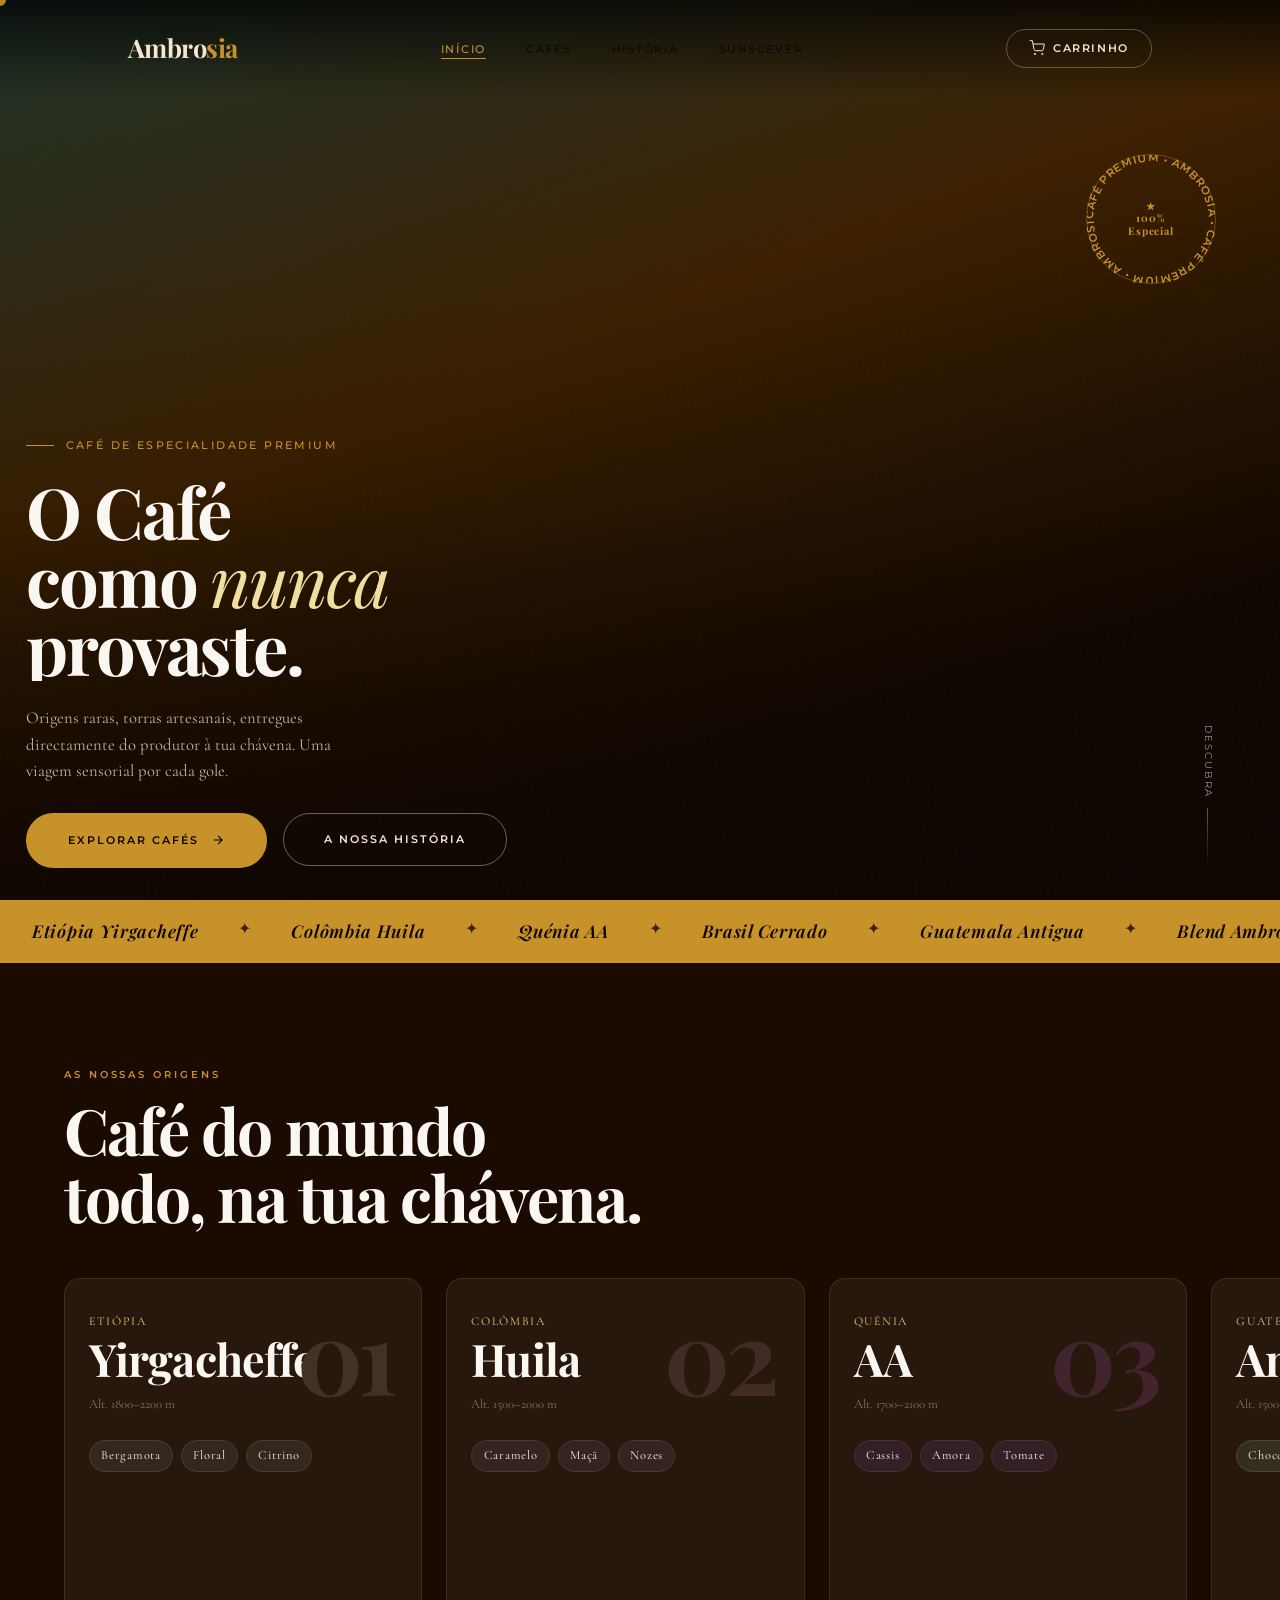
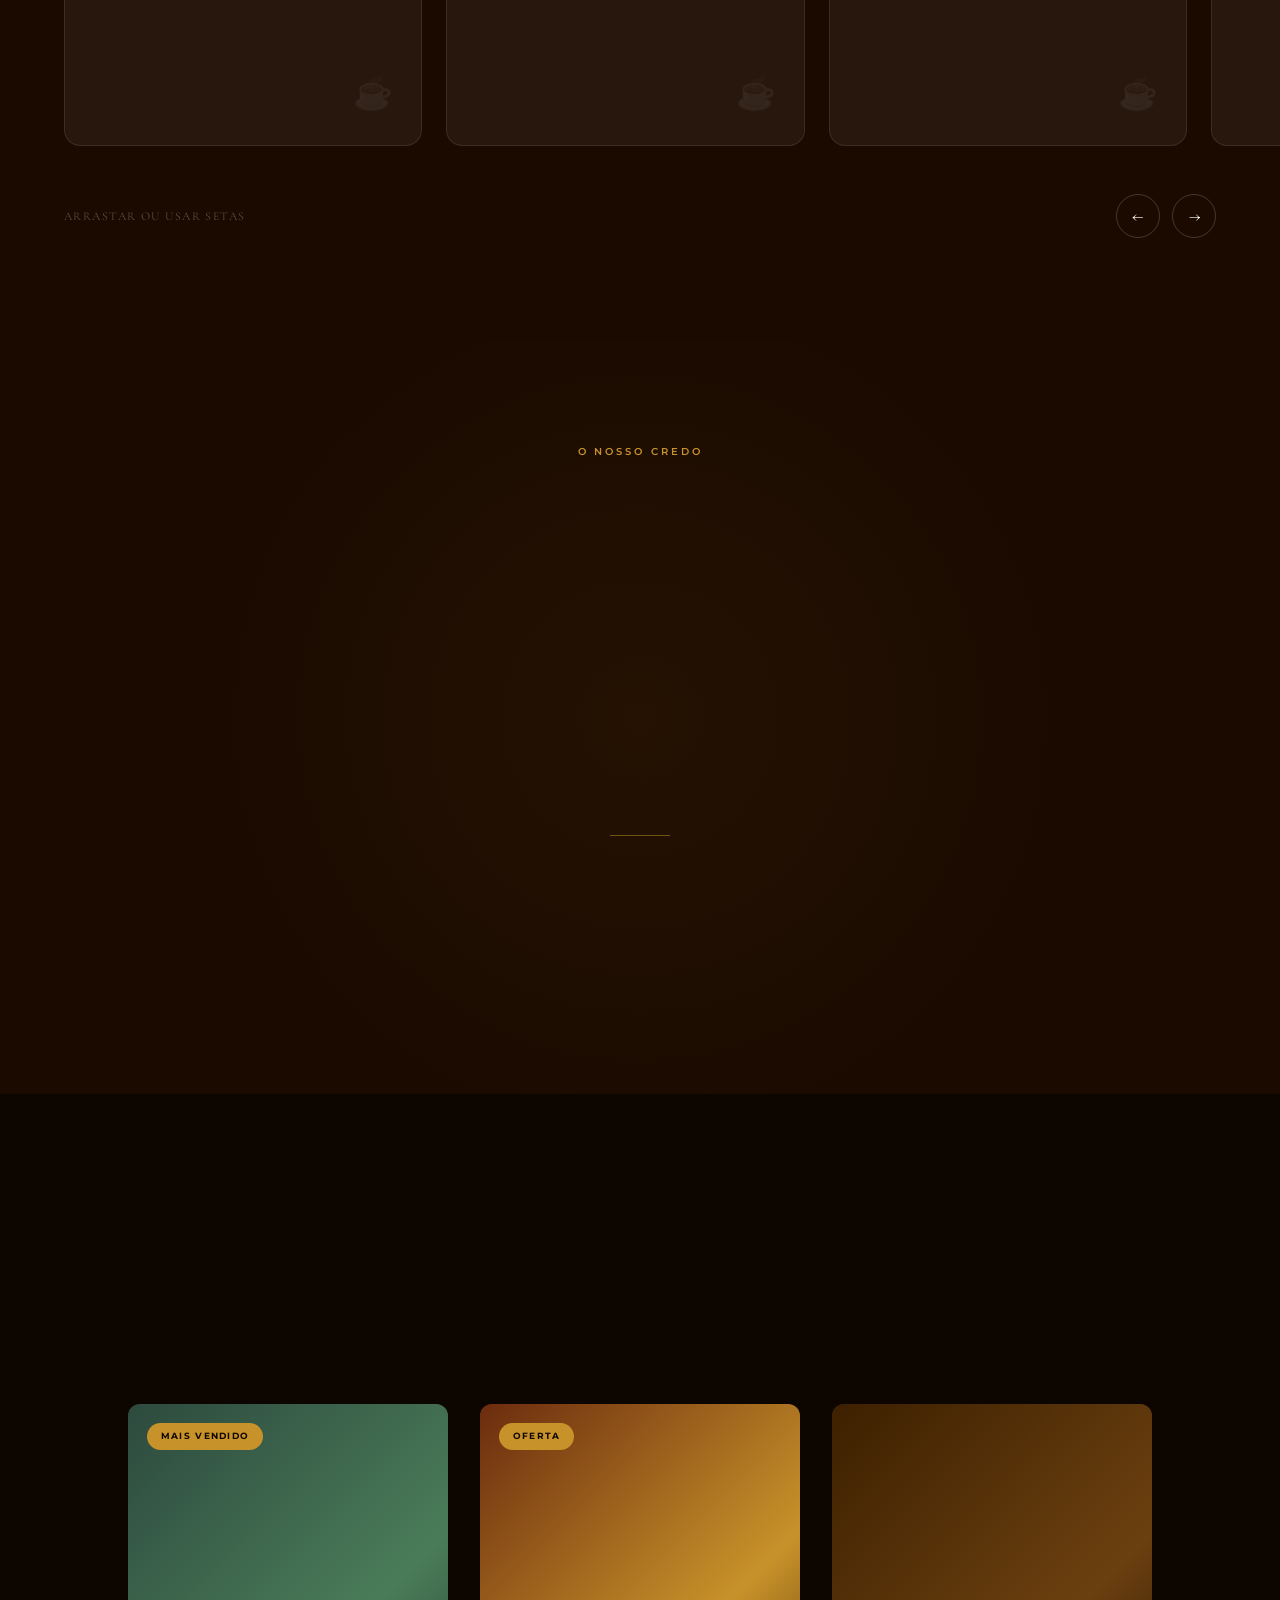
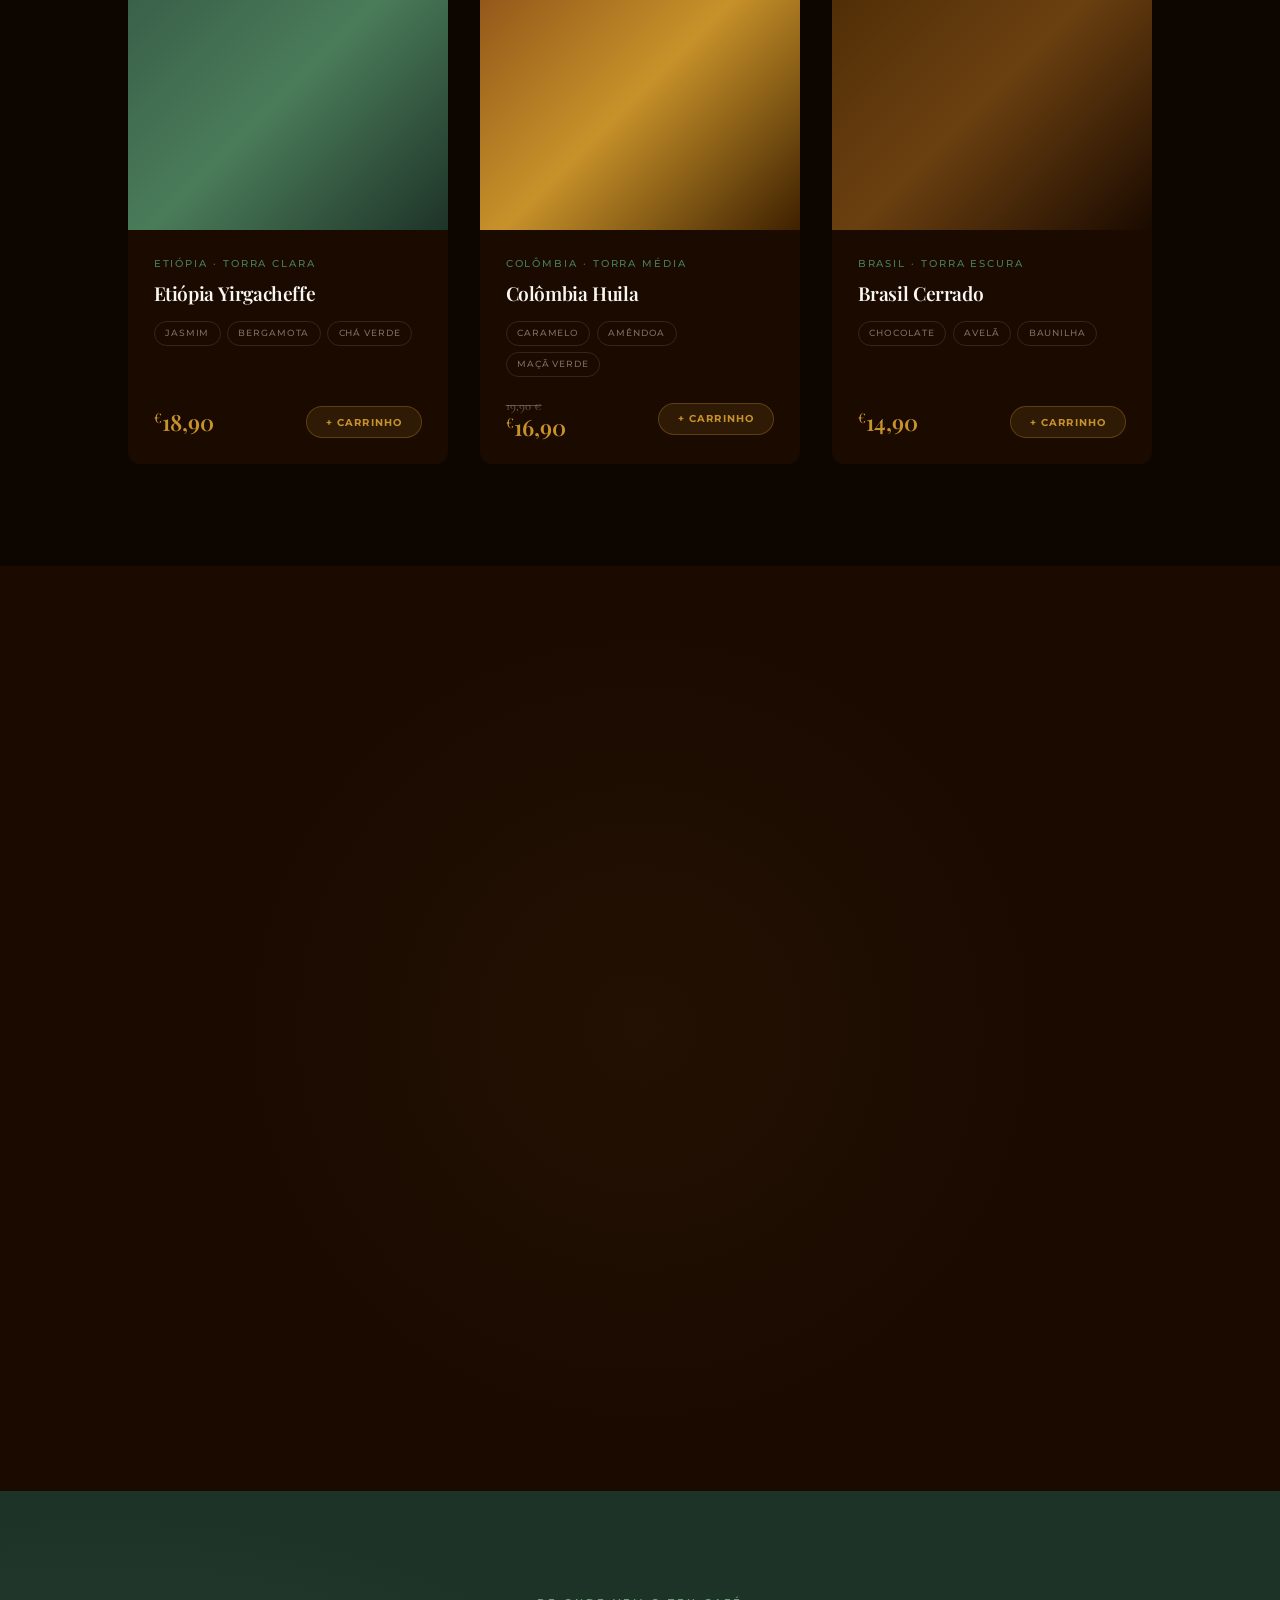
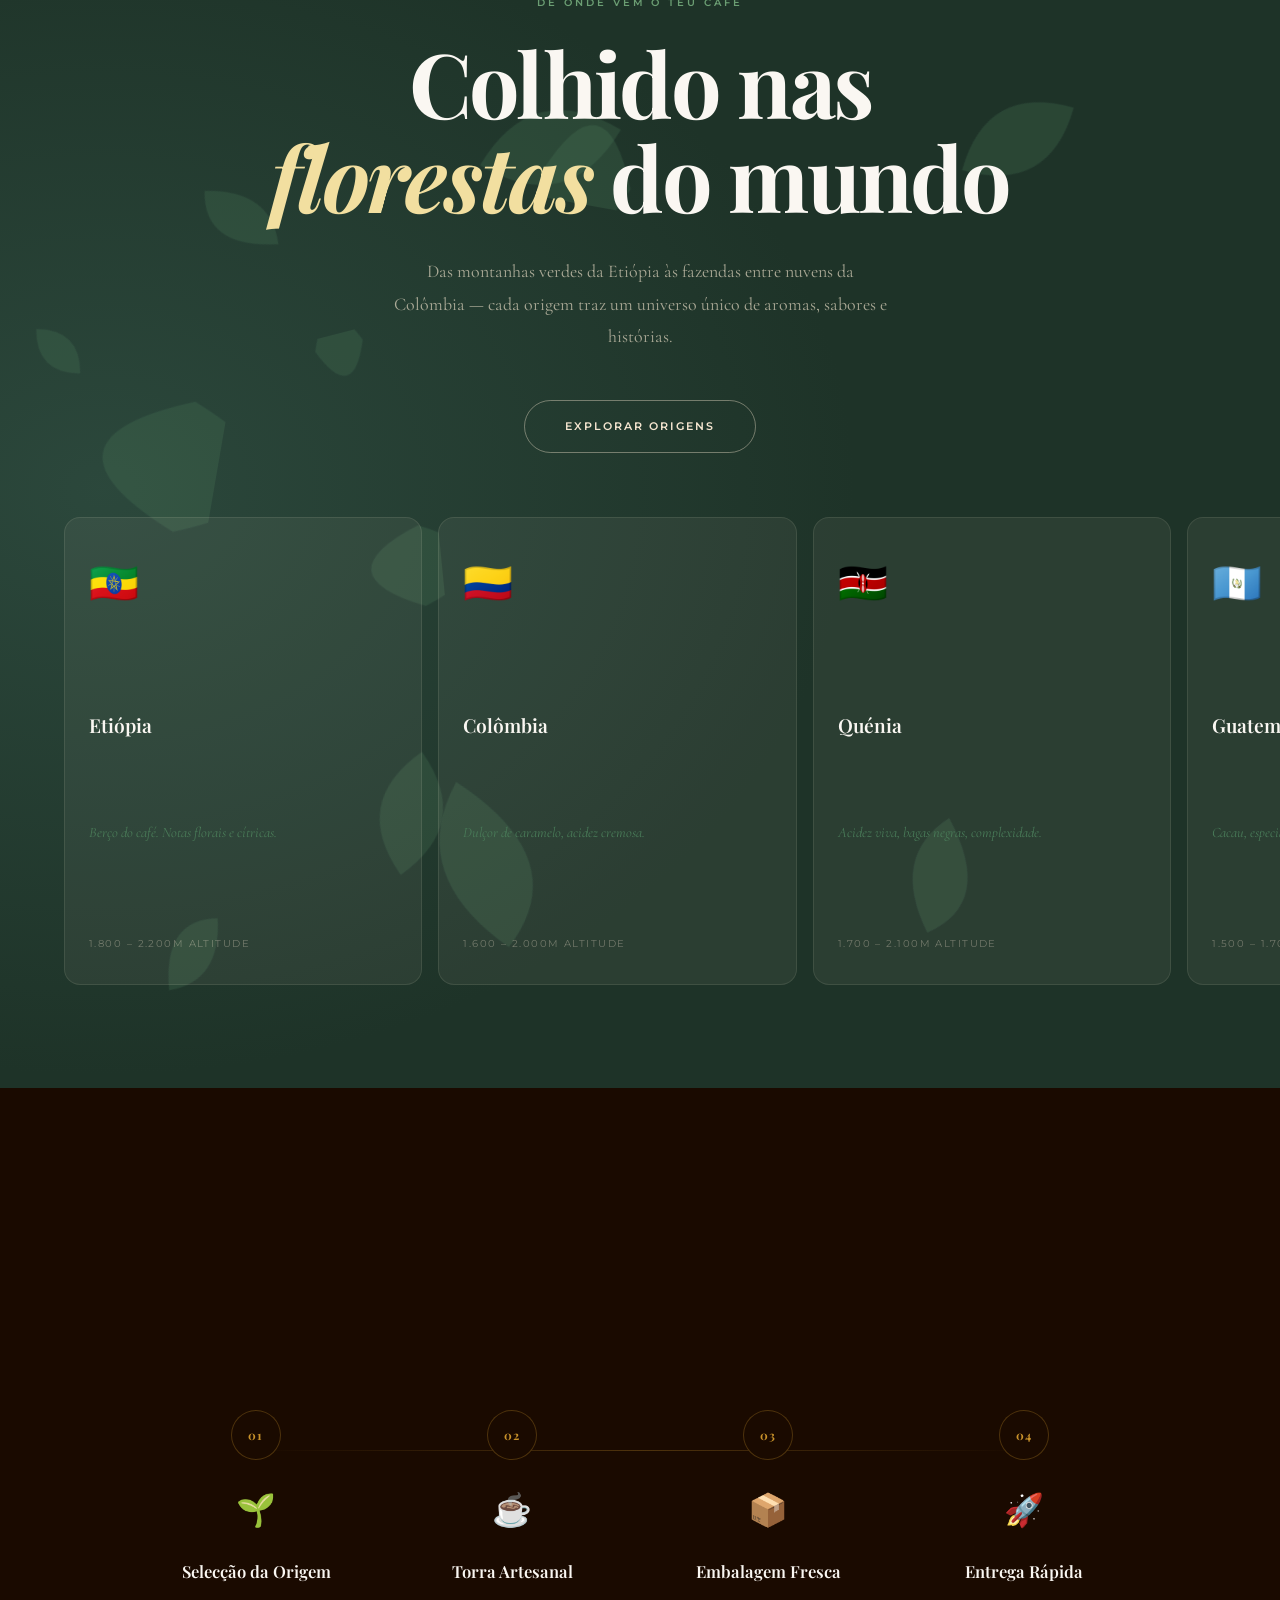
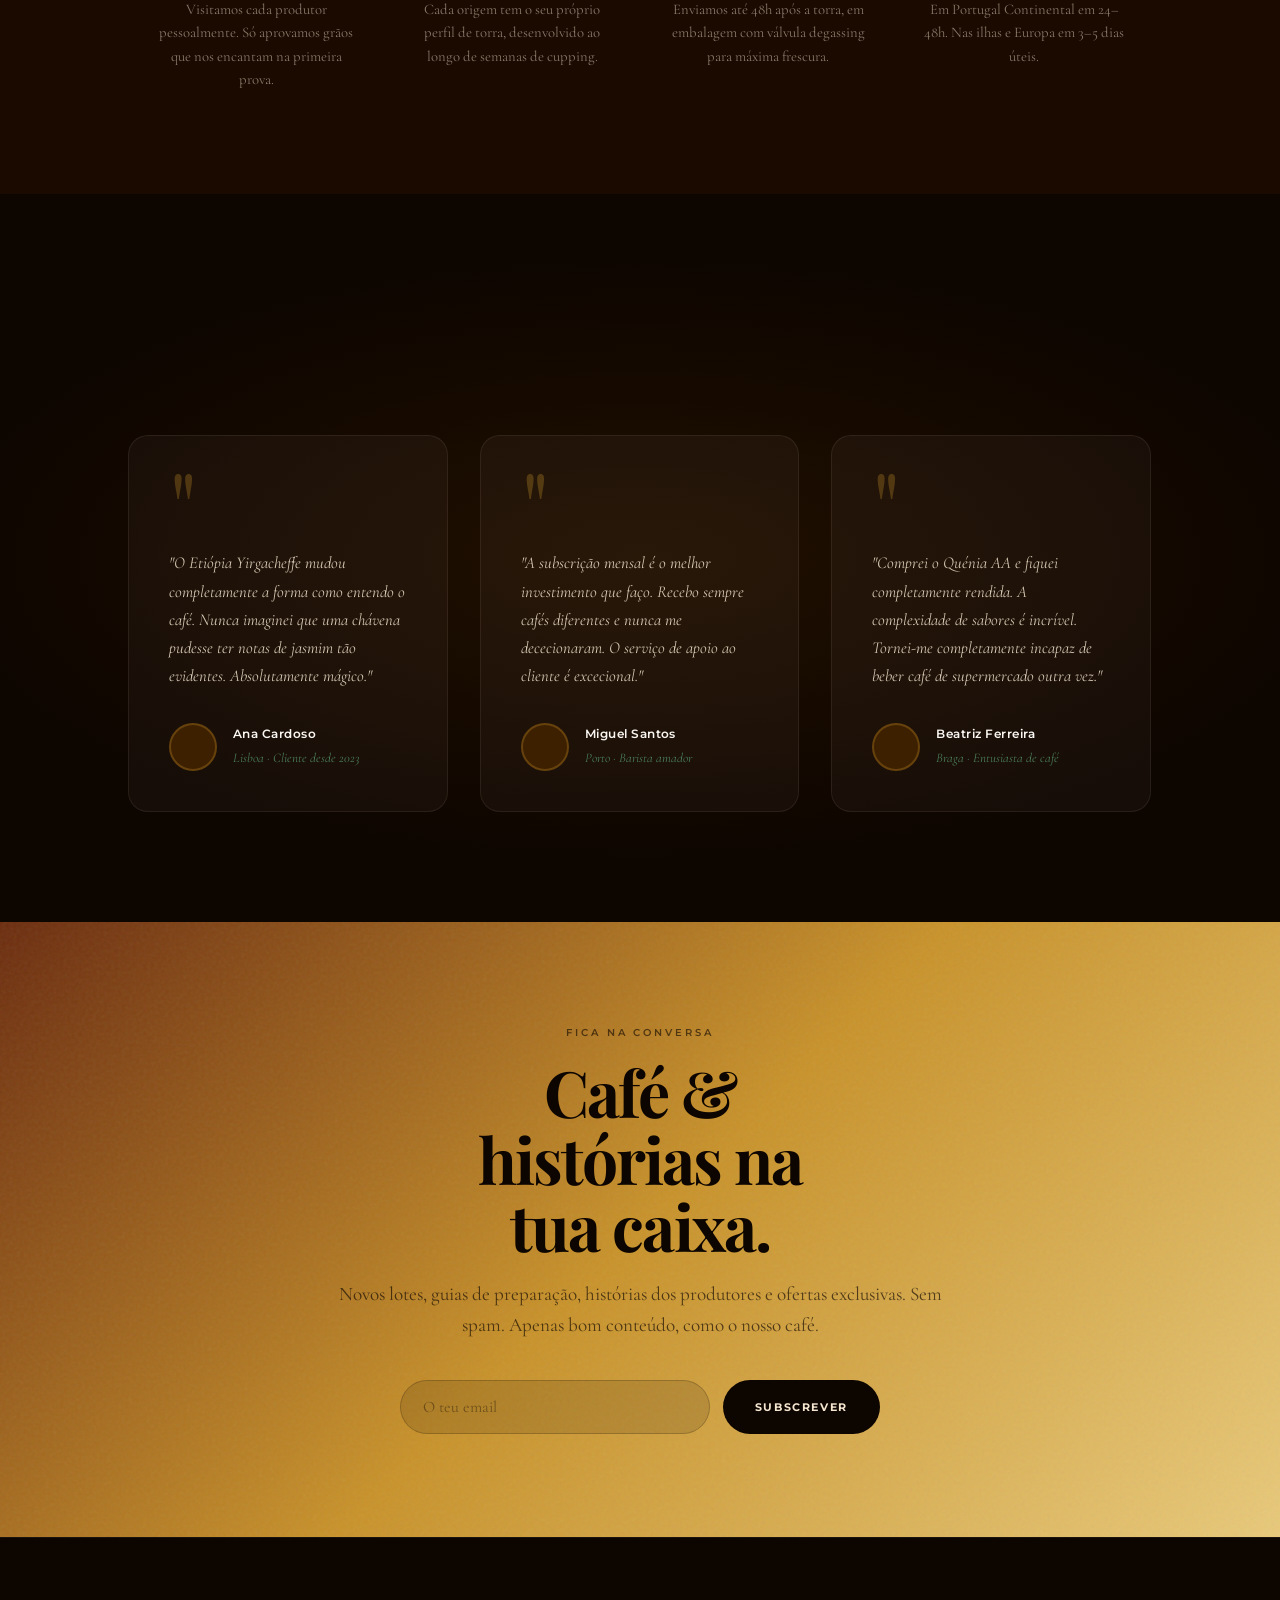
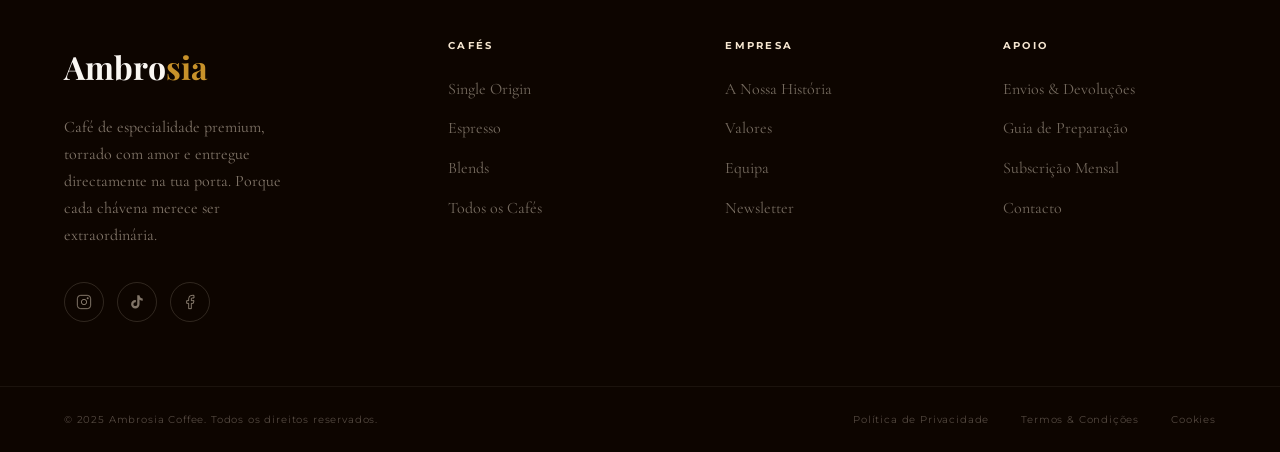
==== index.html @ 6fc3f9d5 "Fix broken animations: remove GSAP pin, use CSS scroll-snap GSAP pin:true was inserting a spacer div" ====
<!DOCTYPE html>
<html lang="pt-PT">
<head>
  <meta charset="UTF-8" />
  <meta name="viewport" content="width=device-width, initial-scale=1.0" />
  <meta name="description" content="Ambrosia — Café de especialidade premium. Origens exóticas, torras artesanais, entregue na tua porta." />
  <meta name="theme-color" content="#0D0500" />
  <meta property="og:title" content="Ambrosia Coffee" />
  <meta property="og:description" content="A experiência do café perfeito." />
  <title>Ambrosia — Café de Especialidade Premium</title>
  <link rel="stylesheet" href="css/style.css" />
  <link rel="preconnect" href="https://fonts.googleapis.com" />
  <link rel="preconnect" href="https://fonts.gstatic.com" crossorigin />
</head>
<body>

<!-- ══ LOADER ════════════════════════════════════════════════ -->
<div id="loader" aria-hidden="true">
  <div class="loader-logo">Ambro<span>sia</span></div>
  <div class="loader-bar-wrap"><div class="loader-bar"></div></div>
  <div class="loader-percent">0%</div>
</div>

<!-- ══ CUSTOM CURSOR ════════════════════════════════════════ -->
<div id="cursor"      aria-hidden="true"></div>
<div id="cursor-ring" aria-hidden="true"></div>

<!-- ══ SCROLL PROGRESS ══════════════════════════════════════ -->
<div id="scroll-progress" aria-hidden="true"></div>

<!-- ══ NAVIGATION ═══════════════════════════════════════════ -->
<nav id="nav" role="navigation" aria-label="Navegação principal">
  <a href="index.html" class="nav-logo" aria-label="Ambrosia Homepage">
    Ambro<span>sia</span>
  </a>

  <ul class="nav-links" role="list">
    <li><a href="index.html"    class="nav-link">Início</a></li>
    <li><a href="products.html" class="nav-link">Cafés</a></li>
    <li><a href="about.html"    class="nav-link">História</a></li>
    <li><a href="#newsletter"   class="nav-link">Subscever</a></li>
  </ul>

  <div class="nav-actions">
    <button class="nav-cart-btn" data-open-cart aria-label="Abrir carrinho">
      <svg width="16" height="16" viewBox="0 0 24 24" fill="none" stroke="currentColor" stroke-width="1.5" aria-hidden="true">
        <circle cx="9" cy="21" r="1"/><circle cx="20" cy="21" r="1"/>
        <path d="M1 1h4l2.68 13.39a2 2 0 0 0 2 1.61h9.72a2 2 0 0 0 2-1.61L23 6H6"/>
      </svg>
      <span>Carrinho</span>
      <span class="cart-count" style="display:none">0</span>
    </button>
    <button class="hamburger" id="hamburger" aria-label="Abrir menu" aria-expanded="false">
      <span></span><span></span><span></span>
    </button>
  </div>
</nav>

<!-- ══ MOBILE MENU ══════════════════════════════════════════ -->
<div id="mobile-menu" role="dialog" aria-label="Menu mobile" aria-modal="true">
  <a href="index.html"    class="mobile-nav-link">Início</a>
  <a href="products.html" class="mobile-nav-link">Cafés</a>
  <a href="about.html"    class="mobile-nav-link">História</a>
  <a href="#newsletter"   class="mobile-nav-link">Subscrever</a>
</div>

<!-- ══ HERO ═════════════════════════════════════════════════ -->
<section id="hero" aria-label="Secção principal">

  <!-- Replace video src with your own file. Keep muted + playsinline for autoplay. -->
  <div class="hero-media">
    <div class="hero-bg-fallback" aria-hidden="true"></div>
    <video
      class="hero-video"
      autoplay muted loop playsinline preload="auto"
      poster="assets/images/hero-poster.jpg"
      aria-hidden="true"
    >
      <source src="assets/videos/hero.mp4" type="video/mp4">
      <source src="assets/videos/hero.webm" type="video/webm">
    </video>
    <div class="hero-grain" aria-hidden="true"></div>
    <div class="hero-overlay" aria-hidden="true"></div>
  </div>

  <!-- Rotating badge -->
  <div class="hero-badge" aria-hidden="true">
    <svg viewBox="0 0 100 100"></svg>
    <div class="hero-badge-center">★<br>100%<br>Especial</div>
  </div>

  <div class="hero-content container">
    <p class="hero-eyebrow" aria-label="Slogan">Café de Especialidade Premium</p>

    <h1 class="hero-title">
      <span class="reveal-wrap"><span class="reveal-line">O Café</span></span>
      <span class="reveal-wrap"><span class="reveal-line">como <em>nunca</em></span></span>
      <span class="reveal-wrap"><span class="reveal-line">provaste.</span></span>
    </h1>

    <p class="hero-sub">
      Origens raras, torras artesanais, entregues directamente do produtor à tua chávena.
      Uma viagem sensorial por cada gole.
    </p>

    <div class="hero-cta">
      <a href="products.html" class="btn btn-primary">
        Explorar Cafés
        <svg width="14" height="14" viewBox="0 0 24 24" fill="none" stroke="currentColor" stroke-width="2" aria-hidden="true">
          <path d="M5 12h14M12 5l7 7-7 7"/>
        </svg>
      </a>
      <a href="about.html" class="btn btn-ghost">A Nossa História</a>
    </div>
  </div>

  <div class="hero-scroll-hint" aria-hidden="true">
    <span>Descubra</span>
    <div class="scroll-line"></div>
  </div>

</section>

<!-- ══ MARQUEE ══════════════════════════════════════════════ -->
<div class="marquee-band" aria-hidden="true">
  <div class="marquee-track">
    <span class="marquee-item">Etiópia Yirgacheffe</span>
    <span class="marquee-sep">✦</span>
    <span class="marquee-item">Colômbia Huila</span>
    <span class="marquee-sep">✦</span>
    <span class="marquee-item">Quénia AA</span>
    <span class="marquee-sep">✦</span>
    <span class="marquee-item">Brasil Cerrado</span>
    <span class="marquee-sep">✦</span>
    <span class="marquee-item">Guatemala Antigua</span>
    <span class="marquee-sep">✦</span>
    <span class="marquee-item">Blend Ambrosia</span>
    <span class="marquee-sep">✦</span>
  </div>
</div>

<!-- ══ ORIGINS HORIZONTAL SCROLL ════════════════════════════ -->
<section id="origins-scroll" aria-label="As nossas origens">
  <div class="origins-inner">

    <div class="origins-header">
      <p class="section-label">As Nossas Origens</p>
      <h2 class="origins-title">Café do mundo<br>todo, na tua chávena.</h2>
    </div>

    <div class="origins-track-wrap" aria-label="Lista de origens">
      <div class="origins-track">

        <article class="origin-card" style="--card-hue:28">
          <div class="origin-card-num" aria-hidden="true">01</div>
          <div class="origin-card-body">
            <p class="origin-card-country">Etiópia</p>
            <h3 class="origin-card-name">Yirgacheffe</h3>
            <p class="origin-card-alt">Alt. 1800–2200 m</p>
            <ul class="origin-card-notes" aria-label="Notas de prova">
              <li>Bergamota</li><li>Floral</li><li>Citrino</li>
            </ul>
          </div>
          <div class="origin-card-deco" aria-hidden="true">☕</div>
        </article>

        <article class="origin-card" style="--card-hue:15">
          <div class="origin-card-num" aria-hidden="true">02</div>
          <div class="origin-card-body">
            <p class="origin-card-country">Colômbia</p>
            <h3 class="origin-card-name">Huila</h3>
            <p class="origin-card-alt">Alt. 1500–2000 m</p>
            <ul class="origin-card-notes" aria-label="Notas de prova">
              <li>Caramelo</li><li>Maçã</li><li>Nozes</li>
            </ul>
          </div>
          <div class="origin-card-deco" aria-hidden="true">☕</div>
        </article>

        <article class="origin-card" style="--card-hue:340">
          <div class="origin-card-num" aria-hidden="true">03</div>
          <div class="origin-card-body">
            <p class="origin-card-country">Quénia</p>
            <h3 class="origin-card-name">AA</h3>
            <p class="origin-card-alt">Alt. 1700–2100 m</p>
            <ul class="origin-card-notes" aria-label="Notas de prova">
              <li>Cassis</li><li>Amora</li><li>Tomate</li>
            </ul>
          </div>
          <div class="origin-card-deco" aria-hidden="true">☕</div>
        </article>

        <article class="origin-card" style="--card-hue:45">
          <div class="origin-card-num" aria-hidden="true">04</div>
          <div class="origin-card-body">
            <p class="origin-card-country">Guatemala</p>
            <h3 class="origin-card-name">Antigua</h3>
            <p class="origin-card-alt">Alt. 1500–1700 m</p>
            <ul class="origin-card-notes" aria-label="Notas de prova">
              <li>Chocolate</li><li>Laranja</li><li>Especiarias</li>
            </ul>
          </div>
          <div class="origin-card-deco" aria-hidden="true">☕</div>
        </article>

        <article class="origin-card" style="--card-hue:55">
          <div class="origin-card-num" aria-hidden="true">05</div>
          <div class="origin-card-body">
            <p class="origin-card-country">Brasil</p>
            <h3 class="origin-card-name">Cerrado</h3>
            <p class="origin-card-alt">Alt. 900–1100 m</p>
            <ul class="origin-card-notes" aria-label="Notas de prova">
              <li>Chocolate</li><li>Nozes</li><li>Caramelo</li>
            </ul>
          </div>
          <div class="origin-card-deco" aria-hidden="true">☕</div>
        </article>

      </div>
    </div>

    <div class="origins-footer">
      <p class="origins-hint" aria-hidden="true">arrastar ou usar setas</p>
      <div class="origins-arrows" aria-label="Navegação de origens">
        <button class="origins-prev" aria-label="Anterior">←</button>
        <button class="origins-next" aria-label="Seguinte">→</button>
      </div>
    </div>

  </div>
</section>

<!-- ══ MANIFESTO ════════════════════════════════════════════ -->
<section id="manifesto" aria-label="Manifesto Ambrosia">
  <div class="manifesto-bg-circle" aria-hidden="true"></div>
  <div class="manifesto-inner">
    <p class="manifesto-label">O Nosso Credo</p>
    <h2 class="manifesto-text js-fade-up">
      O café é <em>ritual</em>,<br>
      é memória,<br>
      é o primeiro momento<br>
      verdadeiro do dia.
    </h2>
    <div class="manifesto-divider" aria-hidden="true"></div>
    <p class="manifesto-sub js-fade-up">
      Na Ambrosia, acreditamos que uma chávena de café pode ser tão complexa
      e emocionante como os melhores vinhos do mundo. Cada grão conta uma história.
    </p>
  </div>
</section>

<!-- ══ FEATURED PRODUCTS ════════════════════════════════════ -->
<section id="featured-products" aria-label="Cafés em destaque">
  <div class="container">
    <div class="section-header">
      <div>
        <p class="section-label js-fade-up">Os Nossos Cafés</p>
        <h2 class="section-title js-fade-up">
          Origens <em>raras</em>,<br>sabores inesquecíveis
        </h2>
      </div>
      <a href="products.html" class="btn-arrow js-fade-in" aria-label="Ver todos os cafés">
        Ver todos
        <span class="arrow" aria-hidden="true">→</span>
      </a>
    </div>

    <!-- Products rendered by store.js -->
    <div class="products-grid" data-stagger="0.12" role="list" aria-label="Lista de cafés em destaque">
      <!-- Rendered by JS -->
    </div>
  </div>
</section>

<!-- ══ BRAND STORY ════════════════════════════════════════════ -->
<section id="brand-story" aria-label="A nossa missão">
  <div class="brand-story-inner">

    <div class="brand-stats js-fade-up">
      <div class="brand-stat">
        <span class="brand-stat-num">12+</span>
        <span class="brand-stat-label">Origens Únicas</span>
      </div>
      <div class="brand-stat-divider" aria-hidden="true"></div>
      <div class="brand-stat">
        <span class="brand-stat-num">34</span>
        <span class="brand-stat-label">Produtores Parceiros</span>
      </div>
      <div class="brand-stat-divider" aria-hidden="true"></div>
      <div class="brand-stat">
        <span class="brand-stat-num">100%</span>
        <span class="brand-stat-label">Rastreável</span>
      </div>
    </div>

    <div class="brand-story-content">
      <p class="section-label js-fade-up">Da Origem à Tua Mesa</p>
      <h2 class="brand-story-headline js-fade-up">
        Cultivado nas altitudes<br>mais <em>puras</em> do mundo
      </h2>
      <p class="brand-story-body js-fade-up">
        Trabalhamos directamente com pequenos produtores, sem intermediários.
        Cada lote é rastreável desde a colheita até à tua porta.
      </p>
      <a href="about.html" class="btn-arrow js-fade-in">
        A nossa história <span class="arrow">→</span>
      </a>
    </div>

  </div>
</section>

<!-- ══ TROPICAL / ORIGINS ════════════════════════════════════ -->
<section id="tropical" aria-label="Origens do café">
  <div class="tropical-bg" aria-hidden="true"></div>
  <div class="tropical-leaves" aria-hidden="true"></div>

  <div class="tropical-content">
    <p class="section-label">De Onde Vem o Teu Café</p>
    <h2 class="tropical-title">
      Colhido nas<br><em>florestas</em> do mundo
    </h2>
    <p class="tropical-text">
      Das montanhas verdes da Etiópia às fazendas entre nuvens da Colômbia —
      cada origem traz um universo único de aromas, sabores e histórias.
    </p>
    <a href="products.html" class="btn btn-ghost">Explorar Origens</a>

    <div class="origins-grid" data-stagger="0.1" aria-label="Lista de origens de café">
      <div class="origin-card" role="article">
        <span class="origin-flag" aria-label="Bandeira da Etiópia">🇪🇹</span>
        <div class="origin-country">Etiópia</div>
        <div class="origin-note">Berço do café. Notas florais e cítricas.</div>
        <div class="origin-altitude">1.800 – 2.200m altitude</div>
      </div>
      <div class="origin-card" role="article">
        <span class="origin-flag" aria-label="Bandeira da Colômbia">🇨🇴</span>
        <div class="origin-country">Colômbia</div>
        <div class="origin-note">Dulçor de caramelo, acidez cremosa.</div>
        <div class="origin-altitude">1.600 – 2.000m altitude</div>
      </div>
      <div class="origin-card" role="article">
        <span class="origin-flag" aria-label="Bandeira do Quénia">🇰🇪</span>
        <div class="origin-country">Quénia</div>
        <div class="origin-note">Acidez viva, bagas negras, complexidade.</div>
        <div class="origin-altitude">1.700 – 2.100m altitude</div>
      </div>
      <div class="origin-card" role="article">
        <span class="origin-flag" aria-label="Bandeira da Guatemala">🇬🇹</span>
        <div class="origin-country">Guatemala</div>
        <div class="origin-note">Cacau, especiarias, corpo robusto.</div>
        <div class="origin-altitude">1.500 – 1.700m altitude</div>
      </div>
    </div>
  </div>
</section>

<!-- ══ PROCESS ══════════════════════════════════════════════ -->
<section id="process" aria-label="O nosso processo">
  <div class="container">
    <div class="process-header">
      <p class="section-label js-fade-up">Como Fazemos</p>
      <h2 class="section-title js-fade-up" style="text-align:center">
        Da colheita à<br><em>perfeição</em>
      </h2>
    </div>

    <div class="process-steps" role="list">
      <div class="process-step" role="listitem">
        <div class="step-number">01</div>
        <span class="step-icon" aria-hidden="true">🌱</span>
        <div class="step-title">Selecção da Origem</div>
        <p class="step-desc">Visitamos cada produtor pessoalmente. Só aprovamos grãos que nos encantam na primeira prova.</p>
      </div>
      <div class="process-step" role="listitem">
        <div class="step-number">02</div>
        <span class="step-icon" aria-hidden="true">☕</span>
        <div class="step-title">Torra Artesanal</div>
        <p class="step-desc">Cada origem tem o seu próprio perfil de torra, desenvolvido ao longo de semanas de cupping.</p>
      </div>
      <div class="process-step" role="listitem">
        <div class="step-number">03</div>
        <span class="step-icon" aria-hidden="true">📦</span>
        <div class="step-title">Embalagem Fresca</div>
        <p class="step-desc">Enviamos até 48h após a torra, em embalagem com válvula degassing para máxima frescura.</p>
      </div>
      <div class="process-step" role="listitem">
        <div class="step-number">04</div>
        <span class="step-icon" aria-hidden="true">🚀</span>
        <div class="step-title">Entrega Rápida</div>
        <p class="step-desc">Em Portugal Continental em 24–48h. Nas ilhas e Europa em 3–5 dias úteis.</p>
      </div>
    </div>
  </div>
</section>

<!-- ══ TESTIMONIALS ══════════════════════════════════════════ -->
<section id="testimonials" aria-label="Testemunhos de clientes">
  <div class="testimonials-bg" aria-hidden="true"></div>
  <div class="container">
    <div style="text-align:center;margin-bottom:clamp(2rem,4vw,4rem)">
      <p class="section-label js-fade-up">O Que Dizem</p>
      <h2 class="section-title js-fade-up" style="text-align:center">Clientes <em>apaixonados</em></h2>
    </div>

    <div class="testimonials-track" role="list">
      <div class="testimonial-card" role="article">
        <span class="quote-mark" aria-hidden="true">"</span>
        <p class="testimonial-text">
          "O Etiópia Yirgacheffe mudou completamente a forma como entendo o café.
          Nunca imaginei que uma chávena pudesse ter notas de jasmim tão evidentes. Absolutamente mágico."
        </p>
        <div class="testimonial-author">
          <div class="author-avatar" aria-hidden="true"></div>
          <div>
            <div class="author-name">Ana Cardoso</div>
            <div class="author-title">Lisboa · Cliente desde 2023</div>
          </div>
        </div>
      </div>

      <div class="testimonial-card" role="article">
        <span class="quote-mark" aria-hidden="true">"</span>
        <p class="testimonial-text">
          "A subscrição mensal é o melhor investimento que faço. Recebo sempre cafés diferentes
          e nunca me dececionaram. O serviço de apoio ao cliente é excecional."
        </p>
        <div class="testimonial-author">
          <div class="author-avatar" aria-hidden="true"></div>
          <div>
            <div class="author-name">Miguel Santos</div>
            <div class="author-title">Porto · Barista amador</div>
          </div>
        </div>
      </div>

      <div class="testimonial-card" role="article">
        <span class="quote-mark" aria-hidden="true">"</span>
        <p class="testimonial-text">
          "Comprei o Quénia AA e fiquei completamente rendida. A complexidade de sabores é incrível.
          Tornei-me completamente incapaz de beber café de supermercado outra vez."
        </p>
        <div class="testimonial-author">
          <div class="author-avatar" aria-hidden="true"></div>
          <div>
            <div class="author-name">Beatriz Ferreira</div>
            <div class="author-title">Braga · Entusiasta de café</div>
          </div>
        </div>
      </div>
    </div>
  </div>
</section>

<!-- ══ NEWSLETTER ════════════════════════════════════════════ -->
<section id="newsletter" aria-label="Subscrever newsletter">
  <div class="newsletter-bg" aria-hidden="true"></div>
  <div class="newsletter-grain" aria-hidden="true"></div>

  <div class="newsletter-inner">
    <p class="section-label">Fica na Conversa</p>
    <h2 class="newsletter-title">
      Café&nbsp;&amp;<br>histórias na<br>tua caixa.
    </h2>
    <p class="newsletter-sub">
      Novos lotes, guias de preparação, histórias dos produtores e ofertas exclusivas.
      Sem spam. Apenas bom conteúdo, como o nosso café.
    </p>
    <form class="newsletter-form" onsubmit="handleNewsletterSubmit(event)" novalidate>
      <label for="newsletter-email" class="sr-only">Endereço de email</label>
      <input
        type="email"
        id="newsletter-email"
        name="email"
        class="newsletter-input"
        placeholder="O teu email"
        required
        autocomplete="email"
      />
      <button type="submit" class="newsletter-submit">Subscrever</button>
    </form>
  </div>
</section>

<!-- ══ FOOTER ═══════════════════════════════════════════════ -->
<footer id="footer" role="contentinfo">
  <div class="footer-top">
    <div class="footer-brand">
      <div class="footer-logo">Ambro<span>sia</span></div>
      <p class="footer-tagline">
        Café de especialidade premium, torrado com amor e entregue directamente na tua porta.
        Porque cada chávena merece ser extraordinária.
      </p>
      <div class="footer-socials" role="list">
        <a href="#" class="social-link" role="listitem" aria-label="Instagram">
          <svg width="16" height="16" viewBox="0 0 24 24" fill="none" stroke="currentColor" stroke-width="1.5" aria-hidden="true">
            <rect x="2" y="2" width="20" height="20" rx="5" ry="5"/>
            <circle cx="12" cy="12" r="4"/>
            <circle cx="17.5" cy="6.5" r="1.5" fill="currentColor" stroke="none"/>
          </svg>
        </a>
        <a href="#" class="social-link" role="listitem" aria-label="TikTok">
          <svg width="16" height="16" viewBox="0 0 24 24" fill="currentColor" aria-hidden="true">
            <path d="M19.59 6.69a4.83 4.83 0 0 1-3.77-4.25V2h-3.45v13.67a2.89 2.89 0 0 1-2.88 2.5 2.89 2.89 0 0 1-2.89-2.89 2.89 2.89 0 0 1 2.89-2.89c.28 0 .54.04.79.1V9.01a6.33 6.33 0 0 0-.79-.05 6.34 6.34 0 0 0-6.34 6.34 6.34 6.34 0 0 0 6.34 6.34 6.34 6.34 0 0 0 6.33-6.34V8.69a8.18 8.18 0 0 0 4.78 1.52V6.72a4.85 4.85 0 0 1-1.01-.03z"/>
          </svg>
        </a>
        <a href="#" class="social-link" role="listitem" aria-label="Facebook">
          <svg width="16" height="16" viewBox="0 0 24 24" fill="none" stroke="currentColor" stroke-width="1.5" aria-hidden="true">
            <path d="M18 2h-3a5 5 0 0 0-5 5v3H7v4h3v8h4v-8h3l1-4h-4V7a1 1 0 0 1 1-1h3z"/>
          </svg>
        </a>
      </div>
    </div>

    <div class="footer-col">
      <h3 class="footer-col-title">Cafés</h3>
      <ul class="footer-links" role="list">
        <li><a href="products.html?cat=single-origin" class="footer-link">Single Origin</a></li>
        <li><a href="products.html?cat=espresso"      class="footer-link">Espresso</a></li>
        <li><a href="products.html?cat=blend"         class="footer-link">Blends</a></li>
        <li><a href="products.html"                   class="footer-link">Todos os Cafés</a></li>
      </ul>
    </div>

    <div class="footer-col">
      <h3 class="footer-col-title">Empresa</h3>
      <ul class="footer-links" role="list">
        <li><a href="about.html"    class="footer-link">A Nossa História</a></li>
        <li><a href="about.html#about-values" class="footer-link">Valores</a></li>
        <li><a href="about.html#about-team"   class="footer-link">Equipa</a></li>
        <li><a href="#newsletter"   class="footer-link">Newsletter</a></li>
      </ul>
    </div>

    <div class="footer-col">
      <h3 class="footer-col-title">Apoio</h3>
      <ul class="footer-links" role="list">
        <li><a href="#" class="footer-link">Envios &amp; Devoluções</a></li>
        <li><a href="#" class="footer-link">Guia de Preparação</a></li>
        <li><a href="#" class="footer-link">Subscrição Mensal</a></li>
        <li><a href="#" class="footer-link">Contacto</a></li>
      </ul>
    </div>
  </div>

  <div class="footer-bottom">
    <p class="footer-copy">© 2025 Ambrosia Coffee. Todos os direitos reservados.</p>
    <nav class="footer-legal" aria-label="Links legais">
      <a href="#">Política de Privacidade</a>
      <a href="#">Termos &amp; Condições</a>
      <a href="#">Cookies</a>
    </nav>
  </div>
</footer>

<!-- ══ CART SIDEBAR ══════════════════════════════════════════ -->
<div id="cart-overlay" role="presentation" aria-hidden="true"></div>
<aside id="cart-sidebar" role="dialog" aria-label="Carrinho de compras" aria-modal="true">
  <div class="cart-header">
    <h2 class="cart-title">O Teu Carrinho</h2>
    <button id="cart-close" class="cart-close" aria-label="Fechar carrinho">
      <svg width="18" height="18" viewBox="0 0 24 24" fill="none" stroke="currentColor" stroke-width="1.5" aria-hidden="true">
        <line x1="18" y1="6" x2="6" y2="18"/><line x1="6" y1="6" x2="18" y2="18"/>
      </svg>
    </button>
  </div>
  <div class="cart-body">
    <div class="cart-empty">
      <div class="cart-empty-icon">☕</div>
      <p>O teu carrinho está vazio</p>
    </div>
  </div>
  <div class="cart-footer">
    <div class="cart-total-row">
      <span class="cart-total-label">Subtotal</span>
      <span class="cart-total-value">0,00 €</span>
    </div>
    <button class="checkout-btn" onclick="handleCheckout()">
      Finalizar Compra
    </button>
  </div>
</aside>

<!-- ══ SCRIPTS ═══════════════════════════════════════════════ -->
<!-- Lenis smooth scroll -->
<script src="https://unpkg.com/@studio-freight/lenis@1.0.42/dist/lenis.min.js"></script>
<!-- GSAP + ScrollTrigger -->
<script src="https://cdnjs.cloudflare.com/ajax/libs/gsap/3.12.5/gsap.min.js"></script>
<script src="https://cdnjs.cloudflare.com/ajax/libs/gsap/3.12.5/ScrollTrigger.min.js"></script>
<script>
  if (typeof gsap !== 'undefined' && typeof ScrollTrigger !== 'undefined') {
    gsap.registerPlugin(ScrollTrigger);
  }
</script>
<script src="js/store.js"></script>
<script src="js/api/dripshipper.js"></script>
<script src="js/main.js"></script>

<script>
  // Newsletter submit handler
  function handleNewsletterSubmit(e) {
    e.preventDefault();
    const email = e.target.email.value;
    if (!email) return;
    // TODO: Connect to your email service (Mailchimp, ConvertKit, etc.)
    window.AmbrosiaCoffee?.showToast('✓ Subscrito com sucesso!');
    e.target.reset();
  }

  // Checkout handler
  function handleCheckout() {
    const cart = window.AmbrosiStore?.cart || [];
    if (cart.length === 0) {
      window.AmbrosiaCoffee?.showToast('O carrinho está vazio');
      return;
    }
    // Redirect to checkout page or call DripshipperAPI.createOrder(...)
    // window.DripshipperAPI?.createOrder({ items: cart, ... });
    window.AmbrosiaCoffee?.showToast('A processar... (integre o Dripshipper para activar)');
  }
</script>

</body>
</html>
---- css/style.css ----
/* ============================================================
   AMBROSIA COFFEE — MAIN STYLESHEET
   ============================================================ */

@import url('https://fonts.googleapis.com/css2?family=Playfair+Display:ital,wght@0,400;0,500;0,600;0,700;0,900;1,400;1,700&family=Cormorant+Garamond:ital,wght@0,300;0,400;0,500;0,600;1,300;1,400;1,500&family=Montserrat:wght@300;400;500;600;700&display=swap');

/* ── DESIGN TOKENS ─────────────────────────────────────────── */
:root {
  --espresso:    #0D0500;
  --dark-coffee: #1A0A00;
  --coffee:      #3D2000;
  --mahogany:    #6B2C0E;
  --amber:       #C8922A;
  --gold:        #E8C97A;
  --pale-gold:   #F2DFA0;
  --cream:       #F5E6D0;
  --linen:       #FAF7F2;
  --forest:      #1E3328;
  --jungle:      #2D4A3E;
  --sage:        #4A7C59;
  --moss:        #6B9E73;

  --font-display: 'Playfair Display', Georgia, serif;
  --font-body:    'Cormorant Garamond', Georgia, serif;
  --font-ui:      'Montserrat', -apple-system, sans-serif;

  --ease-smooth: cubic-bezier(0.25, 0.46, 0.45, 0.94);
  --ease-spring: cubic-bezier(0.34, 1.56, 0.64, 1);
  --ease-expo:   cubic-bezier(0.76, 0, 0.24, 1);

  --sp-xs:  0.5rem;
  --sp-sm:  1rem;
  --sp-md:  2rem;
  --sp-lg:  4rem;
  --sp-xl:  8rem;
  --sp-2xl: 14rem;

  --section-v: clamp(3.5rem, 8vw, 10rem);
  --container: 1440px;
  --gutter:    clamp(1.2rem, 5vw, 6rem);

  --z-cursor:  9999;
  --z-nav:     100;
  --z-modal:   500;
  --z-cart:    400;
  --z-overlay: 50;
}

/* ── RESET & BASE ───────────────────────────────────────────── */
*, *::before, *::after { box-sizing: border-box; margin: 0; padding: 0; }

html {
  font-size: 16px;
  scroll-behavior: auto; /* Lenis handles this */
  -webkit-font-smoothing: antialiased;
  -moz-osx-font-smoothing: grayscale;
  overflow-x: clip; /* clip (not hidden) — clips overflow without creating a scroll container, so position:sticky still works */
}

body {
  background-color: var(--espresso);
  color: var(--cream);
  font-family: var(--font-body);
  font-size: clamp(1rem, 1.2vw, 1.2rem);
  line-height: 1.7;
  overflow-x: clip;
  cursor: none;
}

img, video { display: block; max-width: 100%; }
a { color: inherit; text-decoration: none; }
ul, ol { list-style: none; }
button { cursor: none; border: none; background: none; font-family: inherit; }

::selection {
  background: var(--amber);
  color: var(--espresso);
}

/* ── CUSTOM CURSOR ──────────────────────────────────────────── */
#cursor {
  position: fixed;
  width: 12px; height: 12px;
  background: var(--amber);
  border-radius: 50%;
  pointer-events: none;
  z-index: var(--z-cursor);
  transform: translate(-50%, -50%);
  transition: width 0.3s var(--ease-spring),
              height 0.3s var(--ease-spring),
              background 0.3s ease,
              opacity 0.3s ease;
  mix-blend-mode: difference;
}

#cursor-ring {
  position: fixed;
  width: 44px; height: 44px;
  border: 1.5px solid var(--amber);
  border-radius: 50%;
  pointer-events: none;
  z-index: var(--z-cursor);
  transform: translate(-50%, -50%);
  transition: width 0.5s var(--ease-smooth),
              height 0.5s var(--ease-smooth),
              border-color 0.3s ease,
              opacity 0.3s ease;
  opacity: 0.7;
}

body.cursor-hover #cursor        { width: 6px; height: 6px; }
body.cursor-hover #cursor-ring   { width: 64px; height: 64px; opacity: 0.4; }
body.cursor-text  #cursor        { width: 3px; height: 32px; border-radius: 2px; background: var(--cream); }
body.cursor-text  #cursor-ring   { opacity: 0; }
body.cursor-drag  #cursor-ring   { width: 80px; height: 80px; }

/* ── TYPOGRAPHY ─────────────────────────────────────────────── */
h1, h2, h3, h4, h5 {
  font-family: var(--font-display);
  line-height: 1.1;
  letter-spacing: -0.02em;
}

.display-1 { font-size: clamp(3.5rem, 9vw, 10rem); font-weight: 700; }
.display-2 { font-size: clamp(2.8rem, 6vw, 7rem);  font-weight: 600; }
.display-3 { font-size: clamp(2rem, 4vw, 5rem);    font-weight: 500; }
.headline   { font-size: clamp(1.5rem, 2.5vw, 3rem); }
.body-large { font-size: clamp(1.1rem, 1.5vw, 1.5rem); font-family: var(--font-body); }
.label      { font-family: var(--font-ui); font-size: 0.7rem; font-weight: 600;
              letter-spacing: 0.22em; text-transform: uppercase; }
.italic-accent { font-style: italic; font-weight: 400; color: var(--amber); }

/* Text reveal clip */
.reveal-wrap   { overflow: hidden; display: block; }
.reveal-line   { display: block; will-change: transform; }

/* ── LAYOUT UTILITIES ───────────────────────────────────────── */
.container {
  width: 100%;
  max-width: var(--container);
  margin-inline: auto;
  padding-inline: var(--gutter);
}

.grid-2  { display: grid; grid-template-columns: repeat(2, 1fr); gap: var(--sp-md); }
.grid-3  { display: grid; grid-template-columns: repeat(3, 1fr); gap: var(--sp-md); }
.grid-4  { display: grid; grid-template-columns: repeat(4, 1fr); gap: var(--sp-sm); }
.flex-center { display: flex; align-items: center; justify-content: center; }
.flex-between { display: flex; align-items: center; justify-content: space-between; }

/* ── BUTTONS ────────────────────────────────────────────────── */
.btn {
  display: inline-flex;
  align-items: center;
  gap: 0.75rem;
  padding: 1rem 2.5rem;
  font-family: var(--font-ui);
  font-size: 0.7rem;
  font-weight: 600;
  letter-spacing: 0.18em;
  text-transform: uppercase;
  border-radius: 100px;
  transition: all 0.4s var(--ease-smooth);
  position: relative;
  overflow: hidden;
  cursor: none;
}

.btn::before {
  content: '';
  position: absolute;
  inset: 0;
  background: currentColor;
  opacity: 0;
  transform: scaleX(0);
  transform-origin: left;
  transition: transform 0.4s var(--ease-expo), opacity 0.1s;
  border-radius: inherit;
}
.btn:hover::before { transform: scaleX(1); opacity: 0.1; }

.btn-primary {
  background: var(--amber);
  color: var(--espresso);
  border: 2px solid var(--amber);
}
.btn-primary:hover { background: var(--gold); border-color: var(--gold); }

.btn-ghost {
  background: transparent;
  color: var(--cream);
  border: 1.5px solid rgba(245,230,208,0.4);
}
.btn-ghost:hover { border-color: var(--amber); color: var(--amber); }

.btn-dark {
  background: var(--espresso);
  color: var(--cream);
  border: 1.5px solid var(--espresso);
}

.btn-icon {
  width: 54px; height: 54px;
  padding: 0;
  border-radius: 50%;
  border: 1.5px solid rgba(245,230,208,0.3);
  color: var(--cream);
  font-size: 1.2rem;
}
.btn-icon:hover { border-color: var(--amber); color: var(--amber); }

/* Arrow icon in buttons */
.btn-arrow {
  display: inline-flex;
  align-items: center;
  gap: 0.5rem;
  font-family: var(--font-ui);
  font-size: 0.7rem;
  font-weight: 600;
  letter-spacing: 0.15em;
  text-transform: uppercase;
  color: var(--amber);
  transition: gap 0.3s var(--ease-spring);
}
.btn-arrow:hover { gap: 1rem; }
.btn-arrow .arrow { transition: transform 0.3s var(--ease-spring); }
.btn-arrow:hover .arrow { transform: translateX(4px); }

/* ── NAVIGATION ─────────────────────────────────────────────── */
#nav {
  position: fixed;
  top: 0; left: 0; right: 0;
  z-index: var(--z-nav);
  padding: 1.8rem clamp(3rem, 10vw, 14rem);
  display: flex;
  align-items: center;
  justify-content: space-between;
  background: linear-gradient(to bottom, rgba(0,0,0,0.72) 0%, transparent 100%);
  transition: padding 0.4s var(--ease-smooth),
              background 0.4s var(--ease-smooth),
              backdrop-filter 0.4s;
}

#nav.scrolled {
  padding: 1.1rem clamp(3rem, 10vw, 14rem);
  background: rgba(13, 5, 0, 0.88);
  backdrop-filter: blur(20px) saturate(1.4);
  -webkit-backdrop-filter: blur(20px) saturate(1.4);
  border-bottom: 1px solid rgba(200, 146, 42, 0.12);
}
#nav.scrolled .nav-link { color: var(--cream); }

.nav-logo {
  font-family: var(--font-display);
  font-size: 1.6rem;
  font-weight: 700;
  letter-spacing: -0.02em;
  color: var(--cream);
  line-height: 1;
}
.nav-logo span { color: var(--amber); }

.nav-links {
  display: flex;
  align-items: center;
  gap: 2.5rem;
}

.nav-link {
  font-family: var(--font-ui);
  font-size: 0.68rem;
  font-weight: 500;
  letter-spacing: 0.16em;
  text-transform: uppercase;
  color: var(--espresso);
  opacity: 0.85;
  position: relative;
  transition: opacity 0.3s ease, color 0.3s ease;
}
.nav-link::after {
  content: '';
  position: absolute;
  bottom: -3px; left: 0;
  width: 0; height: 1px;
  background: var(--amber);
  transition: width 0.4s var(--ease-expo);
}
.nav-link:hover { opacity: 1; color: var(--amber); }
.nav-link:hover::after { width: 100%; }
.nav-link.active { opacity: 1; color: var(--amber); }
.nav-link.active::after { width: 100%; }

.nav-actions {
  display: flex;
  align-items: center;
  gap: 1.2rem;
}

.nav-cart-btn {
  position: relative;
  display: flex;
  align-items: center;
  gap: 0.5rem;
  font-family: var(--font-ui);
  font-size: 0.68rem;
  font-weight: 600;
  letter-spacing: 0.14em;
  text-transform: uppercase;
  color: var(--cream);
  padding: 0.65rem 1.4rem;
  border: 1.5px solid rgba(245,230,208,0.3);
  border-radius: 100px;
  transition: all 0.3s ease;
  cursor: none;
}
.nav-cart-btn:hover { border-color: var(--amber); color: var(--amber); }

.cart-count {
  background: var(--amber);
  color: var(--espresso);
  width: 18px; height: 18px;
  border-radius: 50%;
  font-size: 0.6rem;
  font-weight: 700;
  display: flex;
  align-items: center;
  justify-content: center;
}

.hamburger {
  display: none;
  flex-direction: column;
  gap: 5px;
  width: 28px;
  cursor: none;
  padding: 4px;
}
.hamburger span {
  display: block;
  height: 1.5px;
  background: var(--cream);
  border-radius: 2px;
  transition: all 0.4s var(--ease-expo);
  transform-origin: center;
}
.hamburger.open span:nth-child(1) { transform: translateY(6.5px) rotate(45deg); }
.hamburger.open span:nth-child(2) { opacity: 0; transform: scaleX(0); }
.hamburger.open span:nth-child(3) { transform: translateY(-6.5px) rotate(-45deg); }

/* Mobile menu */
#mobile-menu {
  position: fixed;
  inset: 0;
  z-index: calc(var(--z-nav) - 1);
  background: var(--espresso);
  display: flex;
  flex-direction: column;
  align-items: center;
  justify-content: center;
  gap: 2.5rem;
  transform: translateX(100%);
  transition: transform 0.6s var(--ease-expo);
}
#mobile-menu.open { transform: translateX(0); }
.mobile-nav-link {
  font-family: var(--font-display);
  font-size: clamp(2.5rem, 8vw, 5rem);
  font-weight: 600;
  color: var(--cream);
  letter-spacing: -0.02em;
  transition: color 0.3s ease;
}
.mobile-nav-link:hover { color: var(--amber); }

/* ── SCROLL PROGRESS BAR ────────────────────────────────────── */
#scroll-progress {
  position: fixed;
  top: 0; left: 0;
  height: 2px;
  background: linear-gradient(90deg, var(--amber), var(--gold));
  z-index: calc(var(--z-nav) + 1);
  transform-origin: left;
  transform: scaleX(0);
  transition: none;
}

/* ── HERO ───────────────────────────────────────────────────── */
#hero {
  position: relative;
  height: 100svh;
  min-height: 600px;
  display: flex;
  align-items: flex-end;
  overflow: hidden;
}

.hero-media {
  position: absolute;
  inset: 0;
  z-index: 0;
  will-change: transform;
}

.hero-video {
  position: absolute;
  inset: 0;
  width: 100%; height: 100%;
  object-fit: cover;
}

.hero-bg-fallback {
  position: absolute;
  inset: 0;
  background: linear-gradient(
    160deg,
    var(--forest) 0%,
    var(--coffee) 40%,
    var(--espresso) 80%
  );
}

.hero-grain {
  position: absolute;
  inset: 0;
  background-image: url("data:image/svg+xml,%3Csvg viewBox='0 0 256 256' xmlns='http://www.w3.org/2000/svg'%3E%3Cfilter id='noise'%3E%3CfeTurbulence type='fractalNoise' baseFrequency='0.9' numOctaves='4' stitchTiles='stitch'/%3E%3C/filter%3E%3Crect width='100%25' height='100%25' filter='url(%23noise)' opacity='0.04'/%3E%3C/svg%3E");
  opacity: 0.35;
  pointer-events: none;
  z-index: 2;
}

.hero-overlay {
  position: absolute;
  inset: 0;
  background: linear-gradient(
    to top,
    rgba(13,5,0,0.88) 0%,
    rgba(13,5,0,0.55) 22%,
    rgba(13,5,0,0.15) 45%,
    rgba(13,5,0,0.04) 68%,
    transparent 100%
  );
  z-index: 1;
}

.hero-content {
  position: relative;
  z-index: 3;
  width: 100%;
  padding: 0 var(--gutter) clamp(1.5rem, 2.5vw, 3rem) clamp(0.8rem, 2vw, 2.5rem);
}

.hero-eyebrow {
  font-family: var(--font-ui);
  font-size: 0.68rem;
  font-weight: 500;
  letter-spacing: 0.22em;
  text-transform: uppercase;
  color: var(--amber);
  margin-bottom: 1.5rem;
  display: flex;
  align-items: center;
  gap: 0.75rem;
  flex-wrap: wrap;
}
.hero-eyebrow::before {
  content: '';
  display: block;
  width: 28px; height: 1px;
  background: var(--amber);
  flex-shrink: 0;
}

.hero-title {
  font-size: clamp(2.8rem, 5.5vw, 6.5rem);
  font-weight: 700;
  line-height: 0.96;
  letter-spacing: -0.03em;
  color: var(--linen);
  margin-bottom: 1.5rem;
  max-width: 14ch;
}

.hero-title em {
  font-style: italic;
  font-weight: 400;
  color: var(--pale-gold);
}

.hero-sub {
  font-family: var(--font-body);
  font-size: clamp(1rem, 1.3vw, 1.25rem);
  color: rgba(245,230,208,0.78);
  max-width: 42ch;
  width: 100%;
  line-height: 1.6;
  margin-bottom: 1.75rem;
}

.hero-cta {
  display: flex;
  align-items: flex-start;
  gap: 1rem;
  flex-wrap: wrap;
}

.hero-scroll-hint {
  position: absolute;
  bottom: 2rem;
  right: var(--gutter);
  z-index: 3;
  display: flex;
  flex-direction: column;
  align-items: center;
  gap: 0.6rem;
  opacity: 0.6;
}
.hero-scroll-hint span {
  font-family: var(--font-ui);
  font-size: 0.6rem;
  letter-spacing: 0.2em;
  text-transform: uppercase;
  writing-mode: vertical-rl;
}
.scroll-line {
  width: 1px;
  height: 60px;
  background: linear-gradient(to bottom, var(--amber), transparent);
  animation: scrollLine 1.8s ease-in-out infinite;
}
@keyframes scrollLine {
  0%   { transform: scaleY(0); transform-origin: top; }
  45%  { transform: scaleY(1); transform-origin: top; }
  55%  { transform: scaleY(1); transform-origin: bottom; }
  100% { transform: scaleY(0); transform-origin: bottom; }
}

/* Floating badge */
.hero-badge {
  position: absolute;
  top: clamp(6rem, 12vw, 10rem);
  right: var(--gutter);
  z-index: 3;
  width: clamp(90px, 12vw, 130px);
  height: clamp(90px, 12vw, 130px);
  border-radius: 50%;
  border: 1px solid rgba(200,146,42,0.4);
  display: flex;
  flex-direction: column;
  align-items: center;
  justify-content: center;
  animation: rotateBadge 20s linear infinite;
}
.hero-badge svg {
  position: absolute;
  width: 100%; height: 100%;
  animation: rotateBadge 20s linear infinite;
}
.hero-badge-center {
  font-family: var(--font-display);
  font-size: 0.65rem;
  font-weight: 700;
  letter-spacing: 0.08em;
  text-align: center;
  color: var(--amber);
  line-height: 1.2;
}
@keyframes rotateBadge {
  from { transform: rotate(0deg); }
  to   { transform: rotate(360deg); }
}
.hero-badge-center { animation: rotateBadge 20s linear infinite reverse; }

/* ── MARQUEE BAND ───────────────────────────────────────────── */
.marquee-band {
  background: var(--amber);
  padding: 1rem 0;
  overflow: hidden;
  white-space: nowrap;
}
.marquee-track {
  display: inline-flex;
  animation: marquee 24s linear infinite;
}
.marquee-track.reverse { animation-direction: reverse; }
.marquee-item {
  font-family: var(--font-display);
  font-size: clamp(0.8rem, 1.5vw, 1.1rem);
  font-weight: 600;
  font-style: italic;
  color: var(--espresso);
  letter-spacing: 0.04em;
  padding: 0 2rem;
}
.marquee-sep {
  color: var(--coffee);
  padding: 0 0.5rem;
}
@keyframes marquee {
  from { transform: translateX(0); }
  to   { transform: translateX(-50%); }
}

/* ── ORIGINS HORIZONTAL SCROLL ──────────────────────────────── */
#origins-scroll {
  background: var(--dark-coffee);
  padding: var(--section-v) 0 var(--section-v) var(--gutter);
}

.origins-header {
  padding-right: var(--gutter);
  margin-bottom: 3rem;
}

.origins-title {
  font-family: var(--font-display);
  font-size: clamp(2.4rem, 5vw, 5rem);
  font-weight: 700;
  color: var(--linen);
  letter-spacing: -0.03em;
  line-height: 1.05;
  margin-top: 0.5rem;
}

.origins-track-wrap {
  overflow-x: auto;
  overflow-y: visible;
  cursor: grab;
  padding-bottom: 1rem;
  -ms-overflow-style: none;
  scrollbar-width: none;
  scroll-snap-type: x mandatory;
  scroll-behavior: smooth;
}
.origins-track-wrap::-webkit-scrollbar { display: none; }
.origins-track-wrap:active { cursor: grabbing; }

.origins-track {
  display: flex;
  gap: 1.5rem;
  width: max-content;
}

.origin-card {
  position: relative;
  width: clamp(280px, 28vw, 380px);
  height: clamp(380px, 52vh, 500px);
  background: hsl(var(--card-hue, 28), 18%, 10%);
  border: 1px solid hsl(var(--card-hue, 28), 20%, 18%);
  border-radius: 1.25rem;
  padding: 2.5rem 2rem;
  display: flex;
  flex-direction: column;
  justify-content: space-between;
  overflow: hidden;
  transition: border-color 0.3s ease, transform 0.35s ease;
  flex-shrink: 0;
  scroll-snap-align: start;
}
.origin-card:hover {
  border-color: var(--gold);
  transform: translateY(-6px);
}

.origin-card-num {
  font-family: var(--font-display);
  font-size: clamp(4rem, 8vw, 7rem);
  font-weight: 700;
  color: hsl(var(--card-hue, 28), 30%, 20%);
  line-height: 1;
  letter-spacing: -0.04em;
  position: absolute;
  top: 1.5rem;
  right: 1.75rem;
  user-select: none;
}

.origin-card-country {
  font-size: 0.75rem;
  letter-spacing: 0.14em;
  text-transform: uppercase;
  color: var(--gold);
  margin-bottom: 0.35rem;
}

.origin-card-name {
  font-family: var(--font-display);
  font-size: clamp(2rem, 3.5vw, 2.8rem);
  font-weight: 700;
  color: var(--linen);
  letter-spacing: -0.02em;
  line-height: 1;
}

.origin-card-alt {
  font-size: 0.8rem;
  color: rgba(245,235,220,0.45);
  margin-top: 0.75rem;
}

.origin-card-notes {
  list-style: none;
  display: flex;
  flex-wrap: wrap;
  gap: 0.5rem;
  margin-top: auto;
  padding-top: 1.5rem;
}

.origin-card-notes li {
  font-size: 0.78rem;
  letter-spacing: 0.06em;
  color: var(--linen);
  background: hsl(var(--card-hue, 28), 25%, 16%);
  border: 1px solid hsl(var(--card-hue, 28), 25%, 24%);
  border-radius: 99px;
  padding: 0.35em 0.9em;
}

.origin-card-deco {
  position: absolute;
  bottom: 1.5rem;
  right: 1.75rem;
  font-size: 2rem;
  opacity: 0.07;
  user-select: none;
}

.origins-footer {
  display: flex;
  align-items: center;
  justify-content: space-between;
  padding-right: var(--gutter);
  margin-top: 2rem;
}

.origins-hint {
  font-size: 0.75rem;
  letter-spacing: 0.12em;
  text-transform: uppercase;
  color: rgba(245,235,220,0.3);
}

.origins-arrows {
  display: flex;
  gap: 0.75rem;
}

.origins-prev,
.origins-next {
  width: 2.75rem;
  height: 2.75rem;
  border-radius: 50%;
  border: 1px solid rgba(245,235,220,0.2);
  background: transparent;
  color: var(--linen);
  font-size: 1.1rem;
  display: flex;
  align-items: center;
  justify-content: center;
  cursor: pointer;
  transition: border-color 0.3s, background 0.3s;
}
.origins-prev:hover,
.origins-next:hover {
  border-color: var(--gold);
  background: rgba(200,146,42,0.1);
}

@media (max-width: 768px) {
  #origins-scroll { padding-left: 1.25rem; }
  .origin-card    { width: 78vw; }
}

/* ── MANIFESTO ──────────────────────────────────────────────── */
#manifesto {
  padding: var(--section-v) var(--gutter);
  background: var(--dark-coffee);
  position: relative;
  overflow: hidden;
}

.manifesto-bg-circle {
  position: absolute;
  width: 70vw; height: 70vw;
  border-radius: 50%;
  background: radial-gradient(circle, rgba(200,146,42,0.06) 0%, transparent 70%);
  top: 50%; left: 50%;
  transform: translate(-50%, -50%);
  pointer-events: none;
}

.manifesto-inner {
  max-width: 1200px;
  margin-inline: auto;
  text-align: center;
}

.manifesto-label {
  font-family: var(--font-ui);
  font-size: 0.65rem;
  font-weight: 600;
  letter-spacing: 0.28em;
  text-transform: uppercase;
  color: var(--amber);
  margin-bottom: 2rem;
}

.manifesto-text {
  font-family: var(--font-display);
  font-size: clamp(2.2rem, 5vw, 6rem);
  font-weight: 500;
  line-height: 1.15;
  letter-spacing: -0.025em;
  color: var(--linen);
}

.manifesto-text em {
  color: var(--amber);
  font-style: italic;
}

.manifesto-divider {
  width: 60px;
  height: 1px;
  background: var(--amber);
  margin: 3rem auto;
  opacity: 0.5;
}

.manifesto-sub {
  font-family: var(--font-body);
  font-size: clamp(1.1rem, 1.6vw, 1.5rem);
  color: rgba(245,230,208,0.65);
  max-width: 50ch;
  margin-inline: auto;
  line-height: 1.75;
}

/* ── FEATURED PRODUCTS ──────────────────────────────────────── */
#featured-products {
  padding: var(--section-v) var(--gutter);
  background: var(--espresso);
}

.section-header {
  display: flex;
  align-items: flex-end;
  justify-content: space-between;
  margin-bottom: clamp(3rem, 5vw, 5rem);
  gap: 2rem;
  flex-wrap: wrap;
}

.section-label {
  font-family: var(--font-ui);
  font-size: 0.65rem;
  font-weight: 600;
  letter-spacing: 0.28em;
  text-transform: uppercase;
  color: var(--amber);
  margin-bottom: 0.8rem;
}

.section-title {
  font-family: var(--font-display);
  font-size: clamp(2rem, 4vw, 4.5rem);
  font-weight: 600;
  line-height: 1.1;
  letter-spacing: -0.025em;
  color: var(--linen);
}

.section-title em { font-style: italic; color: var(--amber); font-weight: 400; }

/* ── Product Cards */
.products-grid {
  display: grid;
  grid-template-columns: repeat(3, 1fr);
  gap: clamp(1.5rem, 2.5vw, 2.5rem);
}

.product-card {
  position: relative;
  background: var(--dark-coffee);
  border-radius: 12px;
  overflow: hidden;
  cursor: none;
  display: flex;
  flex-direction: column;
  transition: transform 0.5s var(--ease-smooth),
              box-shadow 0.5s var(--ease-smooth);
}
.product-card:hover {
  transform: translateY(-8px);
  box-shadow: 0 32px 64px rgba(13,5,0,0.55);
}

.product-image-wrap {
  position: relative;
  aspect-ratio: 3/4;
  overflow: hidden;
  background: var(--coffee);
  flex-shrink: 0;
}

.product-img {
  position: relative;
  width: 100%; height: 100%;
  object-fit: cover;
  z-index: 1;
  transition: transform 0.8s var(--ease-smooth);
}
.product-card:hover .product-img { transform: scale(1.07); }

.product-badge {
  position: absolute;
  top: 1.2rem;
  left: 1.2rem;
  z-index: 3;
  background: var(--amber);
  color: var(--espresso);
  font-family: var(--font-ui);
  font-size: 0.58rem;
  font-weight: 700;
  letter-spacing: 0.14em;
  text-transform: uppercase;
  padding: 0.35rem 0.85rem;
  border-radius: 100px;
}

.product-hover-overlay {
  position: absolute;
  inset: 0;
  z-index: 2;
  background: linear-gradient(to top, rgba(13,5,0,0.75) 0%, rgba(13,5,0,0.2) 60%, transparent 100%);
  display: flex;
  align-items: flex-end;
  justify-content: center;
  padding-bottom: 2rem;
  opacity: 0;
  transition: opacity 0.4s ease;
}
.product-card:hover .product-hover-overlay { opacity: 1; }

.product-view-btn {
  font-family: var(--font-ui);
  font-size: 0.65rem;
  font-weight: 600;
  letter-spacing: 0.18em;
  text-transform: uppercase;
  color: var(--linen);
  border: 1.5px solid rgba(245,230,208,0.6);
  padding: 0.7rem 1.8rem;
  border-radius: 100px;
  transition: background 0.3s ease, color 0.3s ease, border-color 0.3s ease;
  backdrop-filter: blur(8px);
  background: rgba(13,5,0,0.3);
}
.product-view-btn:hover {
  background: var(--amber);
  color: var(--espresso);
  border-color: var(--amber);
}

.product-info {
  padding: clamp(1.2rem, 2vw, 1.8rem);
  display: flex;
  flex-direction: column;
  flex: 1;
}

.product-origin {
  font-family: var(--font-ui);
  font-size: 0.6rem;
  font-weight: 500;
  letter-spacing: 0.2em;
  text-transform: uppercase;
  color: var(--sage);
  margin-bottom: 0.6rem;
}

.product-name {
  font-family: var(--font-display);
  font-size: clamp(1.1rem, 1.5vw, 1.5rem);
  font-weight: 600;
  color: var(--linen);
  margin-bottom: 1rem;
  line-height: 1.2;
}

.product-tags {
  display: flex;
  flex-wrap: wrap;
  gap: 0.4rem;
  margin-bottom: 1.4rem;
}

.flavor-tag {
  font-family: var(--font-ui);
  font-size: 0.55rem;
  font-weight: 500;
  letter-spacing: 0.1em;
  text-transform: uppercase;
  color: rgba(245,230,208,0.45);
  border: 1px solid rgba(245,230,208,0.12);
  padding: 0.25rem 0.65rem;
  border-radius: 100px;
}

.product-footer {
  display: flex;
  align-items: center;
  justify-content: space-between;
  gap: 1rem;
  margin-top: auto;
}

.product-price {
  font-family: var(--font-display);
  font-size: 1.4rem;
  font-weight: 600;
  color: var(--amber);
  line-height: 1;
}
.product-price .currency { font-size: 0.85rem; vertical-align: super; font-weight: 400; }
.product-price .original {
  display: block;
  font-size: 0.8rem;
  color: rgba(245,230,208,0.3);
  text-decoration: line-through;
  font-family: var(--font-body);
  margin-bottom: 0.2rem;
}

.quick-add-btn {
  flex-shrink: 0;
  padding: 0.6rem 1.2rem;
  background: rgba(200,146,42,0.12);
  color: var(--amber);
  font-family: var(--font-ui);
  font-size: 0.6rem;
  font-weight: 700;
  letter-spacing: 0.12em;
  text-transform: uppercase;
  border-radius: 100px;
  border: 1px solid rgba(200,146,42,0.3);
  cursor: none;
  transition: background 0.3s ease, color 0.3s ease, border-color 0.3s ease;
  white-space: nowrap;
}
.quick-add-btn:hover {
  background: var(--amber);
  color: var(--espresso);
  border-color: var(--amber);
}

/* Image placeholder */
.img-placeholder {
  width: 100%; height: 100%;
  display: block;
}

/* ── BRAND STORY ────────────────────────────────────────────── */
#brand-story {
  background: var(--dark-coffee);
  padding: var(--section-v) var(--gutter);
  position: relative;
  overflow: hidden;
}

#brand-story::before {
  content: '';
  position: absolute;
  width: 70vw; height: 70vw;
  border-radius: 50%;
  background: radial-gradient(circle, rgba(200,146,42,0.05) 0%, transparent 65%);
  top: 50%; left: 50%;
  transform: translate(-50%, -50%);
  pointer-events: none;
}

.brand-story-inner {
  max-width: var(--container);
  margin-inline: auto;
}

.brand-stats {
  display: flex;
  align-items: center;
  margin-bottom: clamp(4rem, 8vw, 7rem);
  padding-bottom: clamp(3rem, 6vw, 5rem);
  border-bottom: 1px solid rgba(245,230,208,0.07);
}

.brand-stat {
  flex: 1;
  text-align: center;
  padding: clamp(1rem, 3vw, 2.5rem) 1rem;
}

.brand-stat-num {
  display: block;
  font-family: var(--font-display);
  font-size: clamp(3rem, 6vw, 6.5rem);
  font-weight: 700;
  color: var(--amber);
  line-height: 1;
  letter-spacing: -0.02em;
  margin-bottom: 0.8rem;
}

.brand-stat-label {
  display: block;
  font-family: var(--font-ui);
  font-size: 0.6rem;
  font-weight: 600;
  letter-spacing: 0.22em;
  text-transform: uppercase;
  color: rgba(245,230,208,0.4);
}

.brand-stat-divider {
  width: 1px;
  height: clamp(3rem, 5vw, 5rem);
  background: rgba(245,230,208,0.08);
  flex-shrink: 0;
}

.brand-story-content {
  max-width: 820px;
  margin-inline: auto;
  text-align: center;
}

.brand-story-headline {
  font-family: var(--font-display);
  font-size: clamp(2.5rem, 5vw, 5.5rem);
  font-weight: 700;
  color: var(--linen);
  line-height: 1.05;
  letter-spacing: -0.03em;
  margin-bottom: 1.8rem;
}

.brand-story-headline em {
  font-style: italic;
  font-weight: 400;
  color: var(--amber);
}

.brand-story-body {
  font-size: clamp(1rem, 1.3vw, 1.25rem);
  color: rgba(245,230,208,0.55);
  line-height: 1.8;
  margin-bottom: 2.5rem;
  max-width: 52ch;
  margin-inline: auto;
}

.brand-story-content .section-label { margin-bottom: 1.2rem; }

/* ── TROPICAL PARALLAX ──────────────────────────────────────── */
#tropical {
  position: relative;
  min-height: 100vh;
  display: flex;
  align-items: center;
  overflow: hidden;
  background: var(--jungle);
}

.tropical-bg {
  position: absolute;
  inset: -20%;
  background:
    radial-gradient(ellipse 60% 50% at 20% 50%, rgba(45,74,62,0.9) 0%, transparent 70%),
    radial-gradient(ellipse 80% 60% at 80% 50%, rgba(30,51,40,0.8) 0%, transparent 70%),
    var(--forest);
  will-change: transform;
}

.tropical-leaves {
  position: absolute;
  inset: 0;
  pointer-events: none;
}

.leaf {
  position: absolute;
  opacity: 0.25;
  will-change: transform;
}

.tropical-content {
  position: relative;
  z-index: 2;
  padding: var(--section-v) var(--gutter);
  max-width: var(--container);
  margin-inline: auto;
  width: 100%;
  text-align: center;
}

.tropical-content .section-label { color: var(--moss); margin-bottom: 1.5rem; }

.tropical-title {
  font-family: var(--font-display);
  font-size: clamp(3rem, 7vw, 8rem);
  font-weight: 700;
  color: var(--linen);
  letter-spacing: -0.03em;
  line-height: 1.05;
  margin-bottom: 2rem;
}
.tropical-title em { color: var(--pale-gold); font-style: italic; }

.tropical-text {
  font-size: clamp(1rem, 1.4vw, 1.4rem);
  color: rgba(245,230,208,0.65);
  max-width: 55ch;
  margin-inline: auto;
  line-height: 1.8;
  margin-bottom: 3rem;
}

.origins-grid {
  display: grid;
  grid-template-columns: repeat(4, 1fr);
  gap: 1rem;
  margin-top: 4rem;
}

.origin-card {
  background: rgba(245,230,208,0.06);
  border: 1px solid rgba(245,230,208,0.1);
  border-radius: 16px;
  padding: 2rem 1.5rem;
  text-align: left;
  transition: background 0.4s ease, border-color 0.4s ease, transform 0.4s var(--ease-spring);
  cursor: none;
}
.origin-card:hover {
  background: rgba(200,146,42,0.08);
  border-color: rgba(200,146,42,0.25);
  transform: translateY(-6px);
}

.origin-flag {
  font-size: 2.5rem;
  margin-bottom: 1rem;
  display: block;
}

.origin-country {
  font-family: var(--font-display);
  font-size: 1.2rem;
  font-weight: 600;
  color: var(--linen);
  margin-bottom: 0.3rem;
}

.origin-note {
  font-family: var(--font-body);
  font-size: 0.9rem;
  color: var(--sage);
  font-style: italic;
}

.origin-altitude {
  margin-top: 1rem;
  font-family: var(--font-ui);
  font-size: 0.6rem;
  letter-spacing: 0.15em;
  text-transform: uppercase;
  color: rgba(245,230,208,0.35);
}

/* ── PROCESS SECTION ────────────────────────────────────────── */
#process {
  padding: var(--section-v) var(--gutter);
  background: var(--dark-coffee);
  overflow: hidden;
}

.process-header { text-align: center; margin-bottom: clamp(3rem, 6vw, 6rem); }

.process-steps {
  display: grid;
  grid-template-columns: repeat(4, 1fr);
  gap: 0;
  position: relative;
}

.process-steps::before {
  content: '';
  position: absolute;
  top: 2.5rem;
  left: 12.5%;
  right: 12.5%;
  height: 1px;
  background: linear-gradient(90deg, transparent, var(--amber), transparent);
  opacity: 0.3;
}

.process-step {
  padding: 0 1.5rem;
  text-align: center;
  position: relative;
}

.step-number {
  font-family: var(--font-display);
  font-size: 0.75rem;
  font-weight: 700;
  color: var(--amber);
  letter-spacing: 0.1em;
  margin-bottom: 1.5rem;
  position: relative;
  display: inline-flex;
  align-items: center;
  justify-content: center;
  width: 50px; height: 50px;
  border-radius: 50%;
  border: 1.5px solid rgba(200,146,42,0.3);
  background: var(--dark-coffee);
}

.step-icon {
  font-size: 2rem;
  margin-bottom: 1.2rem;
  display: block;
}

.step-title {
  font-family: var(--font-display);
  font-size: clamp(1rem, 1.3vw, 1.35rem);
  font-weight: 600;
  color: var(--linen);
  margin-bottom: 0.75rem;
}

.step-desc {
  font-size: 0.92rem;
  color: rgba(245,230,208,0.5);
  line-height: 1.6;
}

/* ── TESTIMONIALS ───────────────────────────────────────────── */
#testimonials {
  padding: var(--section-v) var(--gutter);
  background: var(--espresso);
  position: relative;
  overflow: hidden;
}

.testimonials-bg {
  position: absolute;
  inset: 0;
  background: radial-gradient(ellipse 80% 60% at 50% 50%, rgba(61,32,0,0.4) 0%, transparent 70%);
  pointer-events: none;
}

.testimonials-track {
  display: flex;
  gap: 2rem;
  overflow-x: auto;
  overflow-y: hidden;
  scroll-snap-type: x mandatory;
  -webkit-overflow-scrolling: touch;
  scrollbar-width: none;
  padding-bottom: 0.5rem;
}
.testimonials-track::-webkit-scrollbar { display: none; }
.testimonial-card { scroll-snap-align: start; }

.testimonial-card {
  flex: 0 0 calc(33.333% - 1.35rem);
  background: rgba(245,230,208,0.04);
  border: 1px solid rgba(245,230,208,0.08);
  border-radius: 20px;
  padding: 2.5rem;
  position: relative;
}

.quote-mark {
  font-family: var(--font-display);
  font-size: 6rem;
  line-height: 0.6;
  color: var(--amber);
  opacity: 0.3;
  margin-bottom: 1rem;
  display: block;
}

.testimonial-text {
  font-family: var(--font-body);
  font-size: clamp(1rem, 1.3vw, 1.3rem);
  font-style: italic;
  color: rgba(245,230,208,0.85);
  line-height: 1.7;
  margin-bottom: 2rem;
}

.testimonial-author {
  display: flex;
  align-items: center;
  gap: 1rem;
}

.author-avatar {
  width: 48px; height: 48px;
  border-radius: 50%;
  object-fit: cover;
  border: 2px solid rgba(200,146,42,0.3);
  background: var(--coffee);
  overflow: hidden;
}

.author-name {
  font-family: var(--font-ui);
  font-size: 0.75rem;
  font-weight: 600;
  color: var(--linen);
  letter-spacing: 0.04em;
}
.author-title {
  font-family: var(--font-body);
  font-size: 0.82rem;
  color: var(--sage);
  font-style: italic;
  margin-top: 0.15rem;
}

/* ── NEWSLETTER ─────────────────────────────────────────────── */
#newsletter {
  position: relative;
  padding: var(--section-v) var(--gutter);
  overflow: hidden;
  background: var(--amber);
}

.newsletter-bg {
  position: absolute;
  inset: 0;
  background: linear-gradient(135deg, var(--mahogany) 0%, var(--amber) 50%, var(--gold) 100%);
}

.newsletter-grain {
  position: absolute;
  inset: 0;
  opacity: 0.08;
  background-image: url("data:image/svg+xml,%3Csvg viewBox='0 0 200 200' xmlns='http://www.w3.org/2000/svg'%3E%3Cfilter id='n'%3E%3CfeTurbulence type='fractalNoise' baseFrequency='0.85' numOctaves='4'/%3E%3C/filter%3E%3Crect width='100%25' height='100%25' filter='url(%23n)'/%3E%3C/svg%3E");
}

.newsletter-inner {
  position: relative;
  z-index: 1;
  text-align: center;
  max-width: 640px;
  margin-inline: auto;
}

.newsletter-inner .section-label { color: var(--espresso); opacity: 0.6; margin-bottom: 1rem; }

.newsletter-title {
  font-family: var(--font-display);
  font-size: clamp(2.5rem, 5vw, 5.5rem);
  font-weight: 700;
  color: var(--espresso);
  line-height: 1.05;
  letter-spacing: -0.03em;
  margin-bottom: 1.2rem;
}

.newsletter-sub {
  font-family: var(--font-body);
  font-size: 1.2rem;
  color: rgba(13,5,0,0.65);
  margin-bottom: 2.5rem;
  line-height: 1.6;
}

.newsletter-form {
  display: flex;
  gap: 0.8rem;
  max-width: 480px;
  margin-inline: auto;
}

.newsletter-input {
  flex: 1;
  padding: 1rem 1.4rem;
  background: rgba(13,5,0,0.12);
  border: 1.5px solid rgba(13,5,0,0.2);
  border-radius: 100px;
  font-family: var(--font-body);
  font-size: 1rem;
  color: var(--espresso);
  outline: none;
  transition: border-color 0.3s ease;
}
.newsletter-input::placeholder { color: rgba(13,5,0,0.4); }
.newsletter-input:focus { border-color: var(--espresso); }

.newsletter-submit {
  padding: 1rem 2rem;
  background: var(--espresso);
  color: var(--cream);
  font-family: var(--font-ui);
  font-size: 0.68rem;
  font-weight: 700;
  letter-spacing: 0.15em;
  text-transform: uppercase;
  border-radius: 100px;
  border: none;
  cursor: none;
  transition: background 0.3s ease, transform 0.3s var(--ease-spring);
}
.newsletter-submit:hover { background: var(--forest); transform: scale(1.03); }

/* ── FOOTER ─────────────────────────────────────────────────── */
#footer {
  background: var(--espresso);
  border-top: 1px solid rgba(245,230,208,0.06);
}

.footer-top {
  padding: clamp(4rem, 8vw, 8rem) var(--gutter) clamp(3rem, 5vw, 5rem);
  display: grid;
  grid-template-columns: 1.5fr 1fr 1fr 1fr;
  gap: 4rem;
}

.footer-brand .footer-logo {
  font-family: var(--font-display);
  font-size: 2rem;
  font-weight: 700;
  color: var(--linen);
  margin-bottom: 1.2rem;
}
.footer-logo span { color: var(--amber); }

.footer-tagline {
  font-family: var(--font-body);
  font-size: 1rem;
  color: rgba(245,230,208,0.5);
  line-height: 1.7;
  max-width: 30ch;
  margin-bottom: 2rem;
}

.footer-socials {
  display: flex;
  gap: 0.8rem;
}
.social-link {
  width: 40px; height: 40px;
  border-radius: 50%;
  border: 1px solid rgba(245,230,208,0.15);
  display: flex;
  align-items: center;
  justify-content: center;
  font-size: 0.9rem;
  color: rgba(245,230,208,0.5);
  transition: all 0.3s ease;
  cursor: none;
}
.social-link:hover { border-color: var(--amber); color: var(--amber); }

.footer-col-title {
  font-family: var(--font-ui);
  font-size: 0.65rem;
  font-weight: 700;
  letter-spacing: 0.22em;
  text-transform: uppercase;
  color: var(--cream);
  margin-bottom: 1.5rem;
}

.footer-links {
  display: flex;
  flex-direction: column;
  gap: 0.8rem;
}
.footer-link {
  font-family: var(--font-body);
  font-size: 1rem;
  color: rgba(245,230,208,0.45);
  transition: color 0.3s ease;
  cursor: none;
}
.footer-link:hover { color: var(--amber); }

.footer-bottom {
  padding: 1.5rem var(--gutter);
  border-top: 1px solid rgba(245,230,208,0.06);
  display: flex;
  align-items: center;
  justify-content: space-between;
  flex-wrap: wrap;
  gap: 1rem;
}

.footer-copy {
  font-family: var(--font-ui);
  font-size: 0.65rem;
  color: rgba(245,230,208,0.3);
  letter-spacing: 0.08em;
}

.footer-legal {
  display: flex;
  gap: 2rem;
}
.footer-legal a {
  font-family: var(--font-ui);
  font-size: 0.65rem;
  color: rgba(245,230,208,0.3);
  letter-spacing: 0.08em;
  transition: color 0.3s ease;
  cursor: none;
}
.footer-legal a:hover { color: var(--amber); }

/* ── LOADING SCREEN ─────────────────────────────────────────── */
#loader {
  position: fixed;
  inset: 0;
  z-index: 10000;
  background: var(--espresso);
  display: flex;
  flex-direction: column;
  align-items: center;
  justify-content: center;
  gap: 2rem;
  transition: opacity 0.6s ease, visibility 0.6s ease;
}
#loader.hidden { opacity: 0; visibility: hidden; pointer-events: none; }

.loader-logo {
  font-family: var(--font-display);
  font-size: 3rem;
  font-weight: 700;
  color: var(--linen);
  letter-spacing: -0.02em;
}
.loader-logo span { color: var(--amber); }

.loader-bar-wrap {
  width: 200px;
  height: 1px;
  background: rgba(245,230,208,0.1);
  position: relative;
  overflow: hidden;
}
.loader-bar {
  position: absolute;
  top: 0; left: 0;
  height: 100%;
  width: 0%;
  background: linear-gradient(90deg, var(--amber), var(--gold));
  transition: width 0.3s ease;
}

.loader-percent {
  font-family: var(--font-ui);
  font-size: 0.65rem;
  font-weight: 600;
  letter-spacing: 0.2em;
  color: var(--amber);
}

/* ── PRODUCTS PAGE ──────────────────────────────────────────── */
#products-hero {
  height: 65vh;
  min-height: 400px;
  position: relative;
  display: flex;
  align-items: flex-end;
  overflow: hidden;
}

.page-hero-bg {
  position: absolute;
  inset: 0;
  background: linear-gradient(160deg, var(--forest) 0%, var(--coffee) 50%, var(--espresso) 100%);
  will-change: transform;
}

.page-hero-img {
  position: absolute;
  inset: 0;
  width: 100%; height: 100%;
  object-fit: cover;
  will-change: transform;
}

.page-hero-overlay {
  position: absolute;
  inset: 0;
  background: linear-gradient(to top, rgba(13,5,0,0.95) 0%, rgba(13,5,0,0.3) 60%, transparent 100%);
}

.page-hero-content {
  position: relative;
  z-index: 2;
  padding: 0 var(--gutter) clamp(3rem, 5vw, 5rem);
  width: 100%;
}

.page-hero-content .section-label { margin-bottom: 0.8rem; }
.page-hero-content h1 {
  font-size: clamp(3rem, 8vw, 8rem);
  color: var(--linen);
  font-weight: 700;
  line-height: 0.95;
  letter-spacing: -0.03em;
}

/* Filter Bar */
#filter-bar {
  position: sticky;
  top: 60px;
  z-index: 90;
  padding: 1rem var(--gutter);
  background: rgba(13,5,0,0.9);
  backdrop-filter: blur(20px);
  -webkit-backdrop-filter: blur(20px);
  border-bottom: 1px solid rgba(245,230,208,0.07);
  display: flex;
  align-items: center;
  justify-content: space-between;
  gap: 0.75rem;
  flex-wrap: wrap;
}

.filter-pills {
  display: flex;
  gap: 0.6rem;
  flex-wrap: wrap;
}

.filter-pill {
  font-family: var(--font-ui);
  font-size: 0.65rem;
  font-weight: 600;
  letter-spacing: 0.14em;
  text-transform: uppercase;
  padding: 0.55rem 1.3rem;
  border-radius: 100px;
  border: 1.5px solid rgba(245,230,208,0.15);
  color: rgba(245,230,208,0.5);
  cursor: none;
  transition: all 0.3s ease;
}
.filter-pill:hover, .filter-pill.active {
  background: var(--amber);
  border-color: var(--amber);
  color: var(--espresso);
}

.sort-select {
  font-family: var(--font-ui);
  font-size: 0.65rem;
  font-weight: 600;
  letter-spacing: 0.1em;
  text-transform: uppercase;
  padding: 0.55rem 1.3rem;
  background: transparent;
  border: 1.5px solid rgba(245,230,208,0.15);
  border-radius: 100px;
  color: rgba(245,230,208,0.6);
  cursor: none;
  outline: none;
  -webkit-appearance: none;
}
.sort-select option { background: var(--espresso); }

/* Full Products Grid */
#all-products {
  padding: clamp(3rem, 5vw, 5rem) var(--gutter);
  background: var(--espresso);
}

.all-products-grid {
  display: grid;
  grid-template-columns: repeat(auto-fill, minmax(min(300px, 100%), 1fr));
  gap: 1.5px;
}

/* Product Detail View */
.product-detail-overlay {
  position: fixed;
  inset: 0;
  z-index: calc(var(--z-modal) - 1);
  background: rgba(13,5,0,0.8);
  backdrop-filter: blur(8px);
  opacity: 0;
  visibility: hidden;
  transition: opacity 0.4s ease, visibility 0.4s;
}
.product-detail-overlay.open { opacity: 1; visibility: visible; }

.product-detail-panel {
  position: fixed;
  top: 0; right: 0;
  width: min(640px, 100vw);
  height: 100vh;
  background: var(--dark-coffee);
  z-index: var(--z-modal);
  transform: translateX(100%);
  transition: transform 0.6s var(--ease-expo);
  overflow-y: auto;
  padding: 3rem 2.5rem;
}
.product-detail-panel.open { transform: translateX(0); }

.detail-close {
  position: absolute;
  top: 1.5rem; right: 1.5rem;
  width: 44px; height: 44px;
  border-radius: 50%;
  border: 1.5px solid rgba(245,230,208,0.2);
  display: flex;
  align-items: center;
  justify-content: center;
  color: var(--cream);
  font-size: 1.2rem;
  cursor: none;
  transition: all 0.3s ease;
}
.detail-close:hover { border-color: var(--amber); color: var(--amber); }

/* ── CART SIDEBAR ───────────────────────────────────────────── */
#cart-overlay {
  position: fixed;
  inset: 0;
  z-index: calc(var(--z-cart) - 1);
  background: rgba(13,5,0,0.75);
  backdrop-filter: blur(6px);
  opacity: 0;
  visibility: hidden;
  transition: opacity 0.4s ease, visibility 0.4s;
}
#cart-overlay.open { opacity: 1; visibility: visible; }

#cart-sidebar {
  position: fixed;
  top: 0; right: 0;
  width: min(480px, 100vw);
  height: 100vh;
  background: var(--dark-coffee);
  z-index: var(--z-cart);
  transform: translateX(100%);
  transition: transform 0.6s var(--ease-expo);
  display: flex;
  flex-direction: column;
  border-left: 1px solid rgba(245,230,208,0.07);
}
#cart-sidebar.open { transform: translateX(0); }

.cart-header {
  padding: 2rem 1.8rem;
  border-bottom: 1px solid rgba(245,230,208,0.07);
  display: flex;
  align-items: center;
  justify-content: space-between;
}
.cart-title {
  font-family: var(--font-display);
  font-size: 1.5rem;
  font-weight: 600;
  color: var(--linen);
}
.cart-close {
  width: 40px; height: 40px;
  border-radius: 50%;
  border: 1px solid rgba(245,230,208,0.15);
  display: flex;
  align-items: center;
  justify-content: center;
  color: var(--cream);
  opacity: 0.6;
  cursor: none;
  transition: all 0.3s ease;
}
.cart-close:hover { opacity: 1; border-color: var(--amber); color: var(--amber); }

.cart-body {
  flex: 1;
  overflow-y: auto;
  padding: 1.5rem 1.8rem;
}

.cart-empty {
  text-align: center;
  padding: 4rem 0;
  color: rgba(245,230,208,0.4);
}
.cart-empty-icon { font-size: 3rem; margin-bottom: 1rem; }
.cart-empty p { font-family: var(--font-body); font-size: 1.1rem; }

.cart-item {
  display: flex;
  gap: 1rem;
  padding: 1rem 0;
  border-bottom: 1px solid rgba(245,230,208,0.06);
}

.cart-item-img {
  width: 72px; height: 72px;
  border-radius: 8px;
  object-fit: cover;
  background: var(--coffee);
  flex-shrink: 0;
  overflow: hidden;
}

.cart-item-info { flex: 1; }
.cart-item-name {
  font-family: var(--font-display);
  font-size: 1rem;
  font-weight: 600;
  color: var(--linen);
  margin-bottom: 0.3rem;
}
.cart-item-variant {
  font-family: var(--font-ui);
  font-size: 0.62rem;
  letter-spacing: 0.1em;
  text-transform: uppercase;
  color: rgba(245,230,208,0.4);
  margin-bottom: 0.6rem;
}
.cart-item-price {
  font-family: var(--font-display);
  font-size: 1.1rem;
  font-weight: 600;
  color: var(--amber);
}

.qty-control {
  display: flex;
  align-items: center;
  gap: 0.7rem;
}
.qty-btn {
  width: 28px; height: 28px;
  border-radius: 50%;
  border: 1px solid rgba(245,230,208,0.2);
  display: flex;
  align-items: center;
  justify-content: center;
  color: var(--cream);
  font-size: 0.9rem;
  cursor: none;
  transition: all 0.3s ease;
}
.qty-btn:hover { border-color: var(--amber); color: var(--amber); }
.qty-num {
  font-family: var(--font-ui);
  font-size: 0.85rem;
  font-weight: 600;
  color: var(--linen);
  min-width: 1.5ch;
  text-align: center;
}

.cart-footer {
  padding: 1.8rem;
  border-top: 1px solid rgba(245,230,208,0.07);
}

.cart-total-row {
  display: flex;
  justify-content: space-between;
  align-items: center;
  margin-bottom: 1.5rem;
}
.cart-total-label {
  font-family: var(--font-ui);
  font-size: 0.7rem;
  font-weight: 600;
  letter-spacing: 0.15em;
  text-transform: uppercase;
  color: rgba(245,230,208,0.5);
}
.cart-total-value {
  font-family: var(--font-display);
  font-size: 1.8rem;
  font-weight: 700;
  color: var(--amber);
}

.checkout-btn {
  width: 100%;
  padding: 1.2rem;
  background: var(--amber);
  color: var(--espresso);
  font-family: var(--font-ui);
  font-size: 0.72rem;
  font-weight: 700;
  letter-spacing: 0.18em;
  text-transform: uppercase;
  border-radius: 100px;
  cursor: none;
  transition: background 0.3s ease, transform 0.3s var(--ease-spring);
  border: none;
}
.checkout-btn:hover { background: var(--gold); transform: scale(1.02); }

/* ── ABOUT PAGE ─────────────────────────────────────────────── */
#about-hero {
  height: 100vh;
  position: relative;
  display: flex;
  align-items: center;
  overflow: hidden;
}

.about-hero-bg {
  position: absolute;
  inset: -10%;
  background: linear-gradient(
    135deg,
    var(--forest) 0%,
    var(--coffee) 60%,
    var(--espresso) 100%
  );
  will-change: transform;
}

.about-hero-content {
  position: relative;
  z-index: 2;
  padding: 0 var(--gutter);
  width: 100%;
  max-width: var(--container);
  margin-inline: auto;
}

.about-hero-content h1 {
  font-size: clamp(3.5rem, 9vw, 11rem);
  font-weight: 700;
  color: var(--linen);
  letter-spacing: -0.03em;
  line-height: 0.9;
  margin-bottom: 2rem;
}
.about-hero-content h1 em { color: var(--amber); font-style: italic; }

.about-hero-content p {
  font-size: clamp(1.1rem, 1.5vw, 1.5rem);
  color: rgba(245,230,208,0.65);
  max-width: 45ch;
  line-height: 1.75;
}

/* About Story */
#about-story {
  padding: var(--section-v) var(--gutter);
  background: var(--dark-coffee);
}

.story-grid {
  display: grid;
  grid-template-columns: 1fr 1fr;
  gap: clamp(3rem, 6vw, 8rem);
  align-items: center;
}

.story-media {
  position: relative;
  overflow: clip;
}

.story-img-main {
  width: 100%;
  aspect-ratio: 4/5;
  object-fit: cover;
  border-radius: 4px;
  background: var(--coffee);
}

.story-img-float {
  position: absolute;
  width: 45%;
  aspect-ratio: 1;
  object-fit: cover;
  border-radius: 4px;
  bottom: -2rem;
  right: -2rem;
  border: 4px solid var(--dark-coffee);
  background: var(--forest);
}

.story-content .section-label { margin-bottom: 1.2rem; }
.story-content h2 {
  font-size: clamp(2rem, 3.5vw, 4rem);
  color: var(--linen);
  margin-bottom: 2rem;
  line-height: 1.15;
}
.story-content h2 em { color: var(--amber); font-style: italic; }
.story-content p {
  font-size: clamp(1rem, 1.2vw, 1.25rem);
  color: rgba(245,230,208,0.65);
  line-height: 1.8;
  margin-bottom: 1.2rem;
}

/* About Values */
#about-values {
  padding: var(--section-v) var(--gutter);
  background: var(--espresso);
}

.values-intro { text-align: center; margin-bottom: clamp(3rem, 6vw, 6rem); max-width: 50ch; margin-inline: auto; }
.values-intro h2 { font-size: clamp(2rem, 4vw, 4.5rem); color: var(--linen); margin-bottom: 1rem; }
.values-intro p { font-size: 1.1rem; color: rgba(245,230,208,0.55); line-height: 1.7; }

.values-grid {
  display: grid;
  grid-template-columns: repeat(3, 1fr);
  gap: 1px;
  background: rgba(245,230,208,0.05);
  border: 1px solid rgba(245,230,208,0.05);
  border-radius: 4px;
  overflow: hidden;
}

.value-card {
  background: var(--espresso);
  padding: 3rem 2.5rem;
  transition: background 0.4s ease;
  cursor: none;
}
.value-card:hover { background: rgba(200,146,42,0.05); }

.value-icon {
  font-size: 2.5rem;
  margin-bottom: 1.5rem;
  display: block;
}

.value-title {
  font-family: var(--font-display);
  font-size: 1.4rem;
  font-weight: 600;
  color: var(--linen);
  margin-bottom: 0.8rem;
}

.value-desc {
  font-size: 1rem;
  color: rgba(245,230,208,0.5);
  line-height: 1.7;
}

/* About Timeline */
#about-timeline {
  padding: var(--section-v) var(--gutter);
  background: var(--dark-coffee);
}

.timeline-title { text-align: center; margin-bottom: clamp(3rem, 5vw, 5rem); }
.timeline-title h2 { font-size: clamp(2rem, 4vw, 4.5rem); color: var(--linen); }

.timeline {
  position: relative;
  max-width: 800px;
  margin-inline: auto;
}
.timeline::before {
  content: '';
  position: absolute;
  left: 50%;
  top: 0; bottom: 0;
  width: 1px;
  background: linear-gradient(to bottom, transparent, var(--amber), transparent);
  transform: translateX(-50%);
  opacity: 0.25;
}

.timeline-item {
  display: grid;
  grid-template-columns: 1fr auto 1fr;
  gap: 2rem;
  align-items: center;
  margin-bottom: 3rem;
}

.timeline-item:nth-child(even) .timeline-content { grid-column: 3; text-align: left; }
.timeline-item:nth-child(even) .timeline-empty { grid-column: 1; }
.timeline-item:nth-child(even) .timeline-dot { grid-column: 2; }

.timeline-content { font-family: var(--font-body); }
.timeline-year {
  font-family: var(--font-display);
  font-size: 1.5rem;
  font-weight: 700;
  color: var(--amber);
  margin-bottom: 0.3rem;
}
.timeline-event {
  font-size: 1.1rem;
  font-weight: 600;
  color: var(--linen);
  margin-bottom: 0.4rem;
}
.timeline-desc {
  font-size: 0.95rem;
  color: rgba(245,230,208,0.5);
  line-height: 1.6;
}

.timeline-dot {
  width: 14px; height: 14px;
  border-radius: 50%;
  background: var(--amber);
  border: 3px solid var(--dark-coffee);
  box-shadow: 0 0 0 1px var(--amber);
  flex-shrink: 0;
}

.timeline-empty { }

/* About Team */
#about-team {
  padding: var(--section-v) var(--gutter);
  background: var(--jungle);
}

.team-header { text-align: center; margin-bottom: clamp(3rem, 5vw, 5rem); }
.team-header h2 { font-size: clamp(2rem, 4vw, 4.5rem); color: var(--linen); }

.team-grid {
  display: grid;
  grid-template-columns: repeat(3, 1fr);
  gap: 2rem;
}

.team-card {
  text-align: center;
  cursor: none;
}

.team-img-wrap {
  width: 100%;
  aspect-ratio: 3/4;
  border-radius: 200px 200px 0 0;
  overflow: hidden;
  margin-bottom: 1.5rem;
  background: var(--forest);
}
.team-img {
  width: 100%; height: 100%;
  object-fit: cover;
  filter: grayscale(30%);
  transition: filter 0.4s ease, transform 0.6s var(--ease-smooth);
}
.team-card:hover .team-img { filter: grayscale(0%); transform: scale(1.05); }

.team-name {
  font-family: var(--font-display);
  font-size: 1.3rem;
  font-weight: 600;
  color: var(--linen);
  margin-bottom: 0.3rem;
}
.team-role {
  font-family: var(--font-ui);
  font-size: 0.65rem;
  font-weight: 500;
  letter-spacing: 0.18em;
  text-transform: uppercase;
  color: var(--sage);
}

/* ── MISC ELEMENTS ──────────────────────────────────────────── */
.gold-line {
  display: block;
  width: 40px; height: 1.5px;
  background: linear-gradient(90deg, var(--amber), var(--gold));
  border-radius: 2px;
}

.tag-pill {
  display: inline-flex;
  align-items: center;
  gap: 0.4rem;
  font-family: var(--font-ui);
  font-size: 0.6rem;
  font-weight: 600;
  letter-spacing: 0.14em;
  text-transform: uppercase;
  padding: 0.3rem 0.9rem;
  border-radius: 100px;
  background: rgba(200,146,42,0.12);
  color: var(--amber);
  border: 1px solid rgba(200,146,42,0.2);
}

.divider {
  width: 100%;
  height: 1px;
  background: rgba(245,230,208,0.07);
  margin: var(--section-v) 0;
}

/* Toast notification */
.toast {
  position: fixed;
  bottom: 2rem;
  left: 50%;
  transform: translateX(-50%) translateY(100px);
  background: var(--jungle);
  border: 1px solid var(--sage);
  color: var(--cream);
  padding: 1rem 2rem;
  border-radius: 100px;
  font-family: var(--font-ui);
  font-size: 0.72rem;
  font-weight: 600;
  letter-spacing: 0.12em;
  text-transform: uppercase;
  z-index: calc(var(--z-modal) + 1);
  transition: transform 0.4s var(--ease-spring), opacity 0.4s ease;
  display: flex;
  align-items: center;
  gap: 0.7rem;
  white-space: nowrap;
  pointer-events: none;
  opacity: 0;
}
.toast.show {
  transform: translateX(-50%) translateY(0);
  opacity: 1;
}

/* ── ABOUT CTA ──────────────────────────────────────────────── */
#about-cta {
  padding: var(--section-v) var(--gutter);
  background: var(--coffee);
  text-align: center;
}
#about-cta h2 { font-size: clamp(2.5rem, 5vw, 6rem); color: var(--linen); margin-bottom: 2rem; }
#about-cta h2 em { color: var(--amber); font-style: italic; }
#about-cta p {
  font-size: 1.15rem;
  color: rgba(245,230,208,0.6);
  margin-bottom: 2.5rem;
  max-width: 40ch;
  margin-inline: auto;
  line-height: 1.7;
}

/* ── SVG DECORATIONS ────────────────────────────────────────── */
.deco-line {
  position: absolute;
  pointer-events: none;
  opacity: 0.08;
}

/* ── RESPONSIVE ─────────────────────────────────────────────── */
@media (max-width: 1100px) {
  .origins-grid   { grid-template-columns: repeat(2, 1fr); }
  .footer-top     { grid-template-columns: 1fr 1fr; gap: 3rem; }
  .products-grid  { grid-template-columns: repeat(2, 1fr); }
  .process-steps  { grid-template-columns: repeat(2, 1fr); gap: 3rem; }
  .process-steps::before { display: none; }
  .team-grid      { grid-template-columns: repeat(2, 1fr); }
  .values-grid    { grid-template-columns: repeat(2, 1fr); }
}

@media (max-width: 768px) {
  /* Cursor */
  body { cursor: auto; }
  #cursor, #cursor-ring { display: none; }
  button, a, .filter-pill, .weight-opt, .sort-select { cursor: pointer; }

  /* Navigation */
  .nav-links { display: none; }
  .hamburger { display: flex; }
  .nav-cart-btn span:not(.cart-count) { display: none; }
  #nav { padding: 1.1rem var(--gutter); }
  #nav.scrolled { padding: 0.9rem var(--gutter); }
  #nav, #nav.scrolled { padding-left: var(--gutter); padding-right: var(--gutter); }

  /* Hero */
  .hero-content { padding-bottom: clamp(0.5rem, 2vw, 1rem); }
  .hero-title { max-width: 100%; font-size: clamp(2.8rem, 7vw, 5rem); }
  .hero-cta { flex-direction: column; align-items: flex-start; }
  .hero-cta .btn { width: 100%; justify-content: center; }
  .hero-scroll-hint { display: none; }
  .hero-badge { display: none; }

  /* Brand story stats: stack on tablet */
  .brand-stat-num { font-size: clamp(2.5rem, 5vw, 4rem); }

  /* Story */
  .story-grid { grid-template-columns: 1fr; gap: 2rem; }
  .story-img-float {
    position: relative; right: auto; bottom: auto;
    width: 45%; margin-top: 1rem;
    border: 2px solid var(--dark-coffee);
  }

  /* Grids */
  .products-grid    { grid-template-columns: 1fr 1fr; }
  .origins-grid     { grid-template-columns: repeat(2, 1fr); }
  .footer-top       { grid-template-columns: 1fr; gap: 2rem; }
  .process-steps    { grid-template-columns: 1fr; }
  .team-grid        { grid-template-columns: 1fr 1fr; gap: 1.5rem; }
  .values-grid      { grid-template-columns: 1fr; }

  /* Testimonials */
  .testimonial-card { flex: 0 0 min(85vw, 380px); }

  /* Timeline */
  .timeline::before { left: 0.6rem; transform: none; }
  .timeline-item { grid-template-columns: 14px 1fr; gap: 1rem; }
  .timeline-dot { width: 10px; height: 10px; }
  .timeline-item:nth-child(even) .timeline-content { grid-column: auto; text-align: left; }
  .timeline-item:nth-child(even) .timeline-empty,
  .timeline-item:nth-child(odd)  .timeline-empty { display: none; }

  /* Newsletter */
  .newsletter-form { flex-direction: column; }
  .newsletter-submit { border-radius: 100px; width: 100%; }
  .newsletter-input { width: 100%; }

  /* Filter bar */
  #filter-bar { gap: 0.6rem; }
  .filter-pills { gap: 0.4rem; }
  .filter-pill { padding: 0.45rem 0.9rem; font-size: 0.6rem; }

  /* Product detail panel */
  .product-detail-panel { padding: 4rem 1.4rem 2rem; }

  /* Cart sidebar */
  #cart-sidebar { width: 100vw; }

  /* Buttons full-width in some contexts */
  .btn { padding: 0.85rem 1.8rem; font-size: 0.65rem; }

  /* Section headers */
  .section-header { flex-direction: column; align-items: flex-start; gap: 1.2rem; }
}

@media (max-width: 480px) {
  /* Layout */
  .products-grid { grid-template-columns: 1fr; }
  .origins-grid  { grid-template-columns: 1fr; }
  .team-grid     { grid-template-columns: 1fr; max-width: 320px; margin-inline: auto; }
  .values-grid   { grid-template-columns: 1fr; }

  /* Typography */
  .hero-title { font-size: clamp(2.2rem, 11vw, 3.2rem); }
  .manifesto-text { font-size: clamp(1.6rem, 7vw, 2.5rem); }
  .newsletter-title { font-size: clamp(2rem, 10vw, 3.5rem); }

  /* Nav */
  .nav-logo { font-size: 1.3rem; }

  /* Hero */
  .hero-content { padding-bottom: clamp(0.3rem, 1.5vw, 0.7rem); }
  .hero-sub { font-size: 0.95rem; }
  #hero { min-height: 100svh; }

  /* Origins */
  .origin-card { padding: 1.4rem 1.2rem; }

  /* Process */
  .process-step { padding: 0; }

  /* Brand story: stack stats on mobile */
  .brand-stats { flex-direction: column; gap: 0; }
  .brand-stat-divider { width: clamp(3rem, 20vw, 8rem); height: 1px; margin: 0 auto; }
  .brand-stat { padding: 1.5rem 1rem; }
  .story-img-float { display: none; }

  /* Filter bar: stack on very small screens */
  #filter-bar { flex-direction: column; align-items: flex-start; top: 54px; }
  .filter-pills { width: 100%; overflow-x: auto; flex-wrap: nowrap; padding-bottom: 0.2rem; }
  .filter-pills::-webkit-scrollbar { display: none; }

  /* Footer */
  .footer-bottom { flex-direction: column; align-items: center; text-align: center; gap: 0.8rem; }
  .footer-legal { gap: 1.2rem; }
}

/* ── HIDDEN STATES (for JS animations) ─────────────────────── */
.js-fade-up {
  opacity: 0;
  transform: translateY(40px);
  will-change: opacity, transform;
}
.js-fade-in { opacity: 0; will-change: opacity; }
.js-scale-in { opacity: 0; transform: scale(0.92); will-change: opacity, transform; }
.js-slide-left { opacity: 0; transform: translateX(-40px); will-change: opacity, transform; }
.js-slide-right { opacity: 0; transform: translateX(40px); will-change: opacity, transform; }

/* Screen reader only */
.sr-only {
  position: absolute;
  width: 1px; height: 1px;
  padding: 0; margin: -1px;
  overflow: hidden;
  clip: rect(0,0,0,0);
  white-space: nowrap;
  border: 0;
}

/* Scrollbar */
::-webkit-scrollbar { width: 6px; }
::-webkit-scrollbar-track { background: var(--espresso); }
::-webkit-scrollbar-thumb { background: var(--amber); border-radius: 3px; }
::-webkit-scrollbar-thumb:hover { background: var(--gold); }
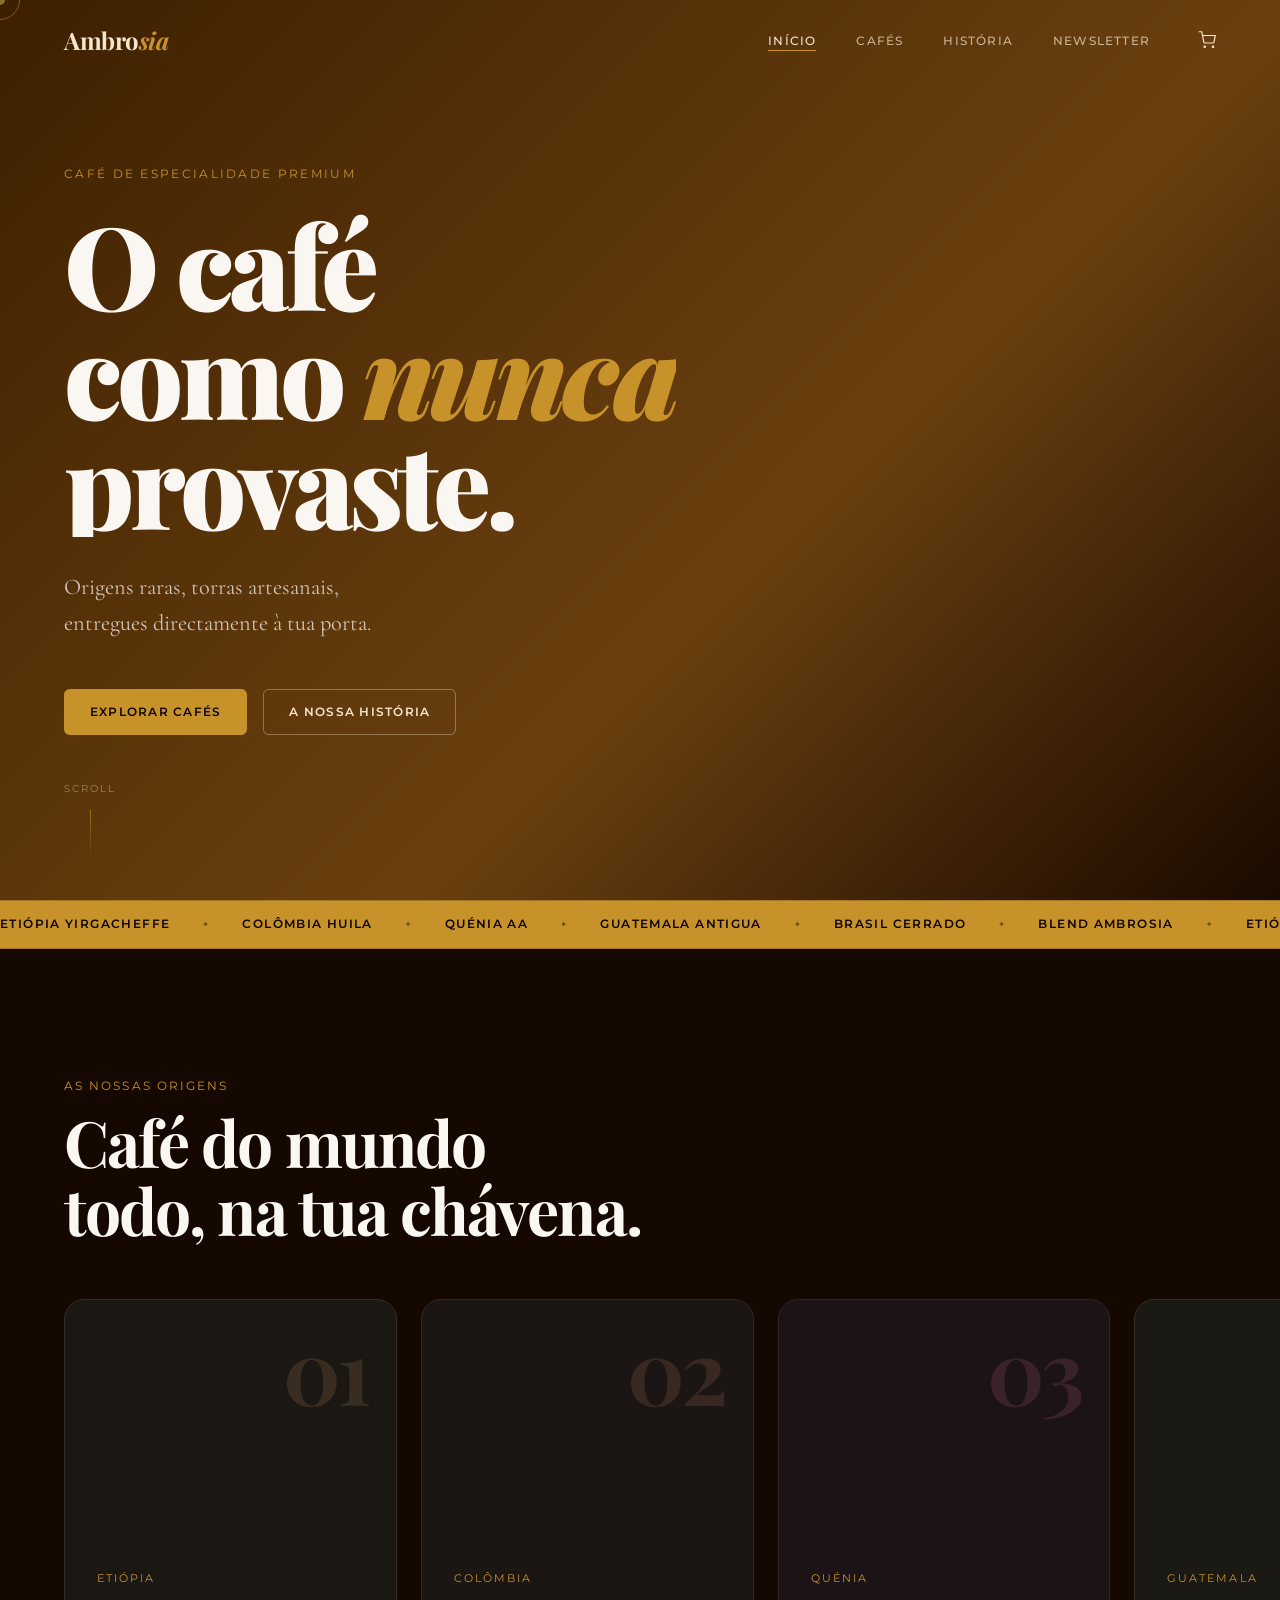
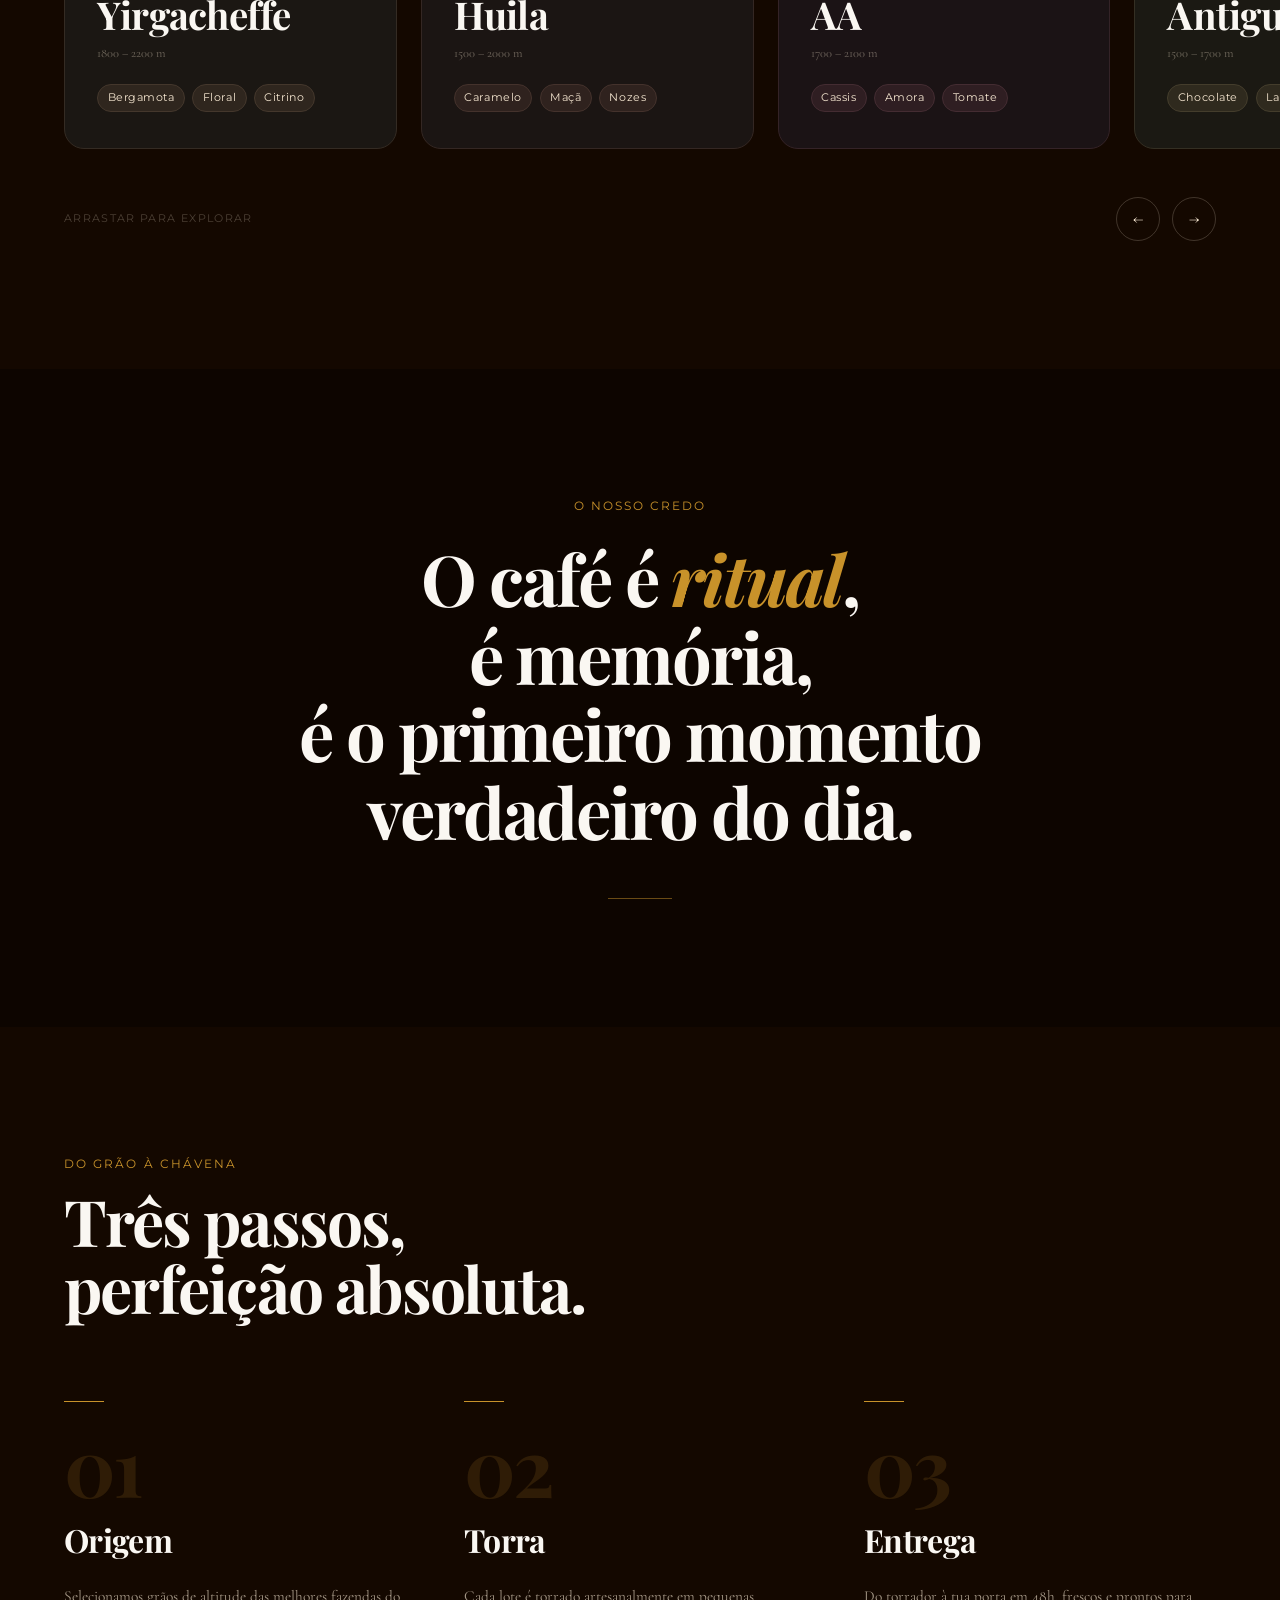
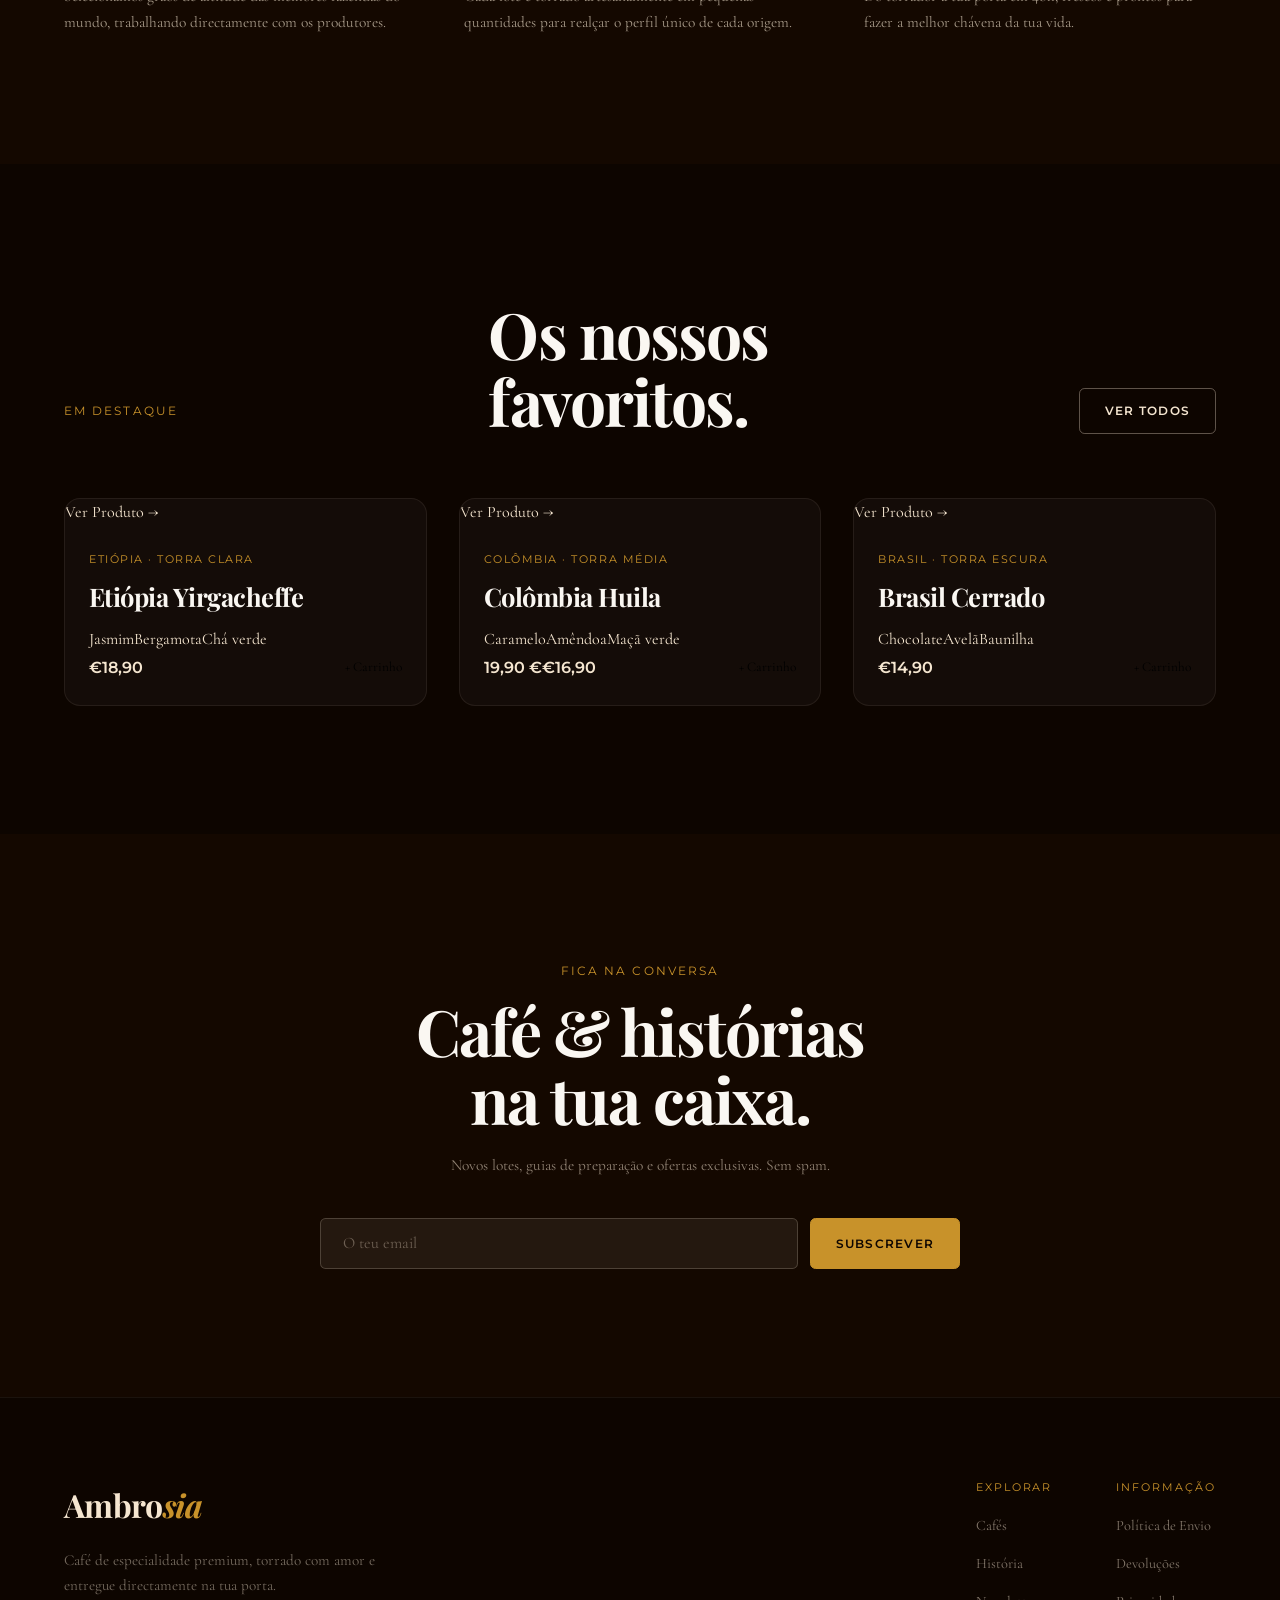
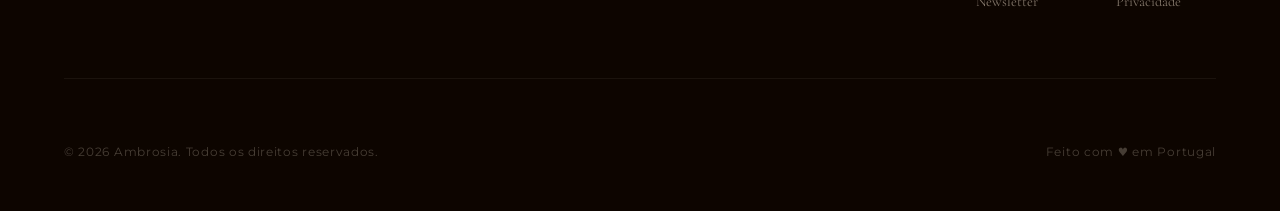
==== commit 6f684a16: "Complete rebuild from scratch — clean HTML/CSS/JS Fresh rewrite of all three core files. Key fixes v" ====
--- a/index.html
+++ b/index.html
@@ -1,624 +1,372 @@
 <!DOCTYPE html>
 <html lang="pt-PT">
 <head>
-  <meta charset="UTF-8" />
-  <meta name="viewport" content="width=device-width, initial-scale=1.0" />
-  <meta name="description" content="Ambrosia — Café de especialidade premium. Origens exóticas, torras artesanais, entregue na tua porta." />
-  <meta name="theme-color" content="#0D0500" />
-  <meta property="og:title" content="Ambrosia Coffee" />
-  <meta property="og:description" content="A experiência do café perfeito." />
-  <title>Ambrosia — Café de Especialidade Premium</title>
-  <link rel="stylesheet" href="css/style.css" />
-  <link rel="preconnect" href="https://fonts.googleapis.com" />
-  <link rel="preconnect" href="https://fonts.gstatic.com" crossorigin />
+  <meta charset="UTF-8">
+  <meta name="viewport" content="width=device-width, initial-scale=1.0">
+  <meta name="description" content="Ambrosia — Café de especialidade premium. Origens exóticas, torras artesanais, entregue na tua porta.">
+  <title>Ambrosia — Café de Especialidade</title>
+  <link rel="stylesheet" href="css/style.css">
+  <link rel="preconnect" href="https://fonts.googleapis.com">
+  <link rel="preconnect" href="https://fonts.gstatic.com" crossorigin>
+  <link href="https://fonts.googleapis.com/css2?family=Playfair+Display:ital,wght@0,400;0,700;0,900;1,400&family=Cormorant+Garamond:wght@300;400;500;600&family=Montserrat:wght@300;400;500;600&display=swap" rel="stylesheet">
 </head>
 <body>
 
-<!-- ══ LOADER ════════════════════════════════════════════════ -->
+<!-- ─── LOADER ──────────────────────────────────────────────── -->
 <div id="loader" aria-hidden="true">
-  <div class="loader-logo">Ambro<span>sia</span></div>
+  <p class="loader-logo">Ambro<em>sia</em></p>
   <div class="loader-bar-wrap"><div class="loader-bar"></div></div>
-  <div class="loader-percent">0%</div>
+  <span class="loader-pct">0%</span>
 </div>
 
-<!-- ══ CUSTOM CURSOR ════════════════════════════════════════ -->
-<div id="cursor"      aria-hidden="true"></div>
+<!-- ─── CURSOR ──────────────────────────────────────────────── -->
+<div id="cursor" aria-hidden="true"></div>
 <div id="cursor-ring" aria-hidden="true"></div>
 
-<!-- ══ SCROLL PROGRESS ══════════════════════════════════════ -->
-<div id="scroll-progress" aria-hidden="true"></div>
-
-<!-- ══ NAVIGATION ═══════════════════════════════════════════ -->
-<nav id="nav" role="navigation" aria-label="Navegação principal">
-  <a href="index.html" class="nav-logo" aria-label="Ambrosia Homepage">
-    Ambro<span>sia</span>
-  </a>
+<!-- ─── NAV ────────────────────────────────────────────────── -->
+<nav id="nav" role="navigation" aria-label="Principal">
+  <a href="index.html" class="nav-logo" aria-label="Ambrosia">Ambro<em>sia</em></a>
 
   <ul class="nav-links" role="list">
     <li><a href="index.html"    class="nav-link">Início</a></li>
     <li><a href="products.html" class="nav-link">Cafés</a></li>
     <li><a href="about.html"    class="nav-link">História</a></li>
-    <li><a href="#newsletter"   class="nav-link">Subscever</a></li>
+    <li><a href="#newsletter"   class="nav-link">Newsletter</a></li>
   </ul>
 
-  <div class="nav-actions">
-    <button class="nav-cart-btn" data-open-cart aria-label="Abrir carrinho">
-      <svg width="16" height="16" viewBox="0 0 24 24" fill="none" stroke="currentColor" stroke-width="1.5" aria-hidden="true">
+  <div class="nav-right">
+    <button class="nav-cart-btn" aria-label="Carrinho" data-open-cart>
+      <svg width="18" height="18" viewBox="0 0 24 24" fill="none" stroke="currentColor" stroke-width="1.6" aria-hidden="true">
         <circle cx="9" cy="21" r="1"/><circle cx="20" cy="21" r="1"/>
         <path d="M1 1h4l2.68 13.39a2 2 0 0 0 2 1.61h9.72a2 2 0 0 0 2-1.61L23 6H6"/>
       </svg>
-      <span>Carrinho</span>
-      <span class="cart-count" style="display:none">0</span>
+      <span class="cart-badge" aria-live="polite">0</span>
     </button>
-    <button class="hamburger" id="hamburger" aria-label="Abrir menu" aria-expanded="false">
+    <button id="hamburger" class="hamburger" aria-label="Abrir menu" aria-expanded="false">
       <span></span><span></span><span></span>
     </button>
   </div>
 </nav>
 
-<!-- ══ MOBILE MENU ══════════════════════════════════════════ -->
-<div id="mobile-menu" role="dialog" aria-label="Menu mobile" aria-modal="true">
-  <a href="index.html"    class="mobile-nav-link">Início</a>
-  <a href="products.html" class="mobile-nav-link">Cafés</a>
-  <a href="about.html"    class="mobile-nav-link">História</a>
-  <a href="#newsletter"   class="mobile-nav-link">Subscrever</a>
+<!-- ─── MOBILE MENU ─────────────────────────────────────────── -->
+<div id="mobile-menu" role="dialog" aria-modal="true" aria-label="Menu">
+  <a href="index.html"    class="mob-link">Início</a>
+  <a href="products.html" class="mob-link">Cafés</a>
+  <a href="about.html"    class="mob-link">História</a>
+  <a href="#newsletter"   class="mob-link">Newsletter</a>
 </div>
 
-<!-- ══ HERO ═════════════════════════════════════════════════ -->
-<section id="hero" aria-label="Secção principal">
-
-  <!-- Replace video src with your own file. Keep muted + playsinline for autoplay. -->
-  <div class="hero-media">
-    <div class="hero-bg-fallback" aria-hidden="true"></div>
-    <video
-      class="hero-video"
-      autoplay muted loop playsinline preload="auto"
-      poster="assets/images/hero-poster.jpg"
-      aria-hidden="true"
-    >
+<!-- ─── HERO ────────────────────────────────────────────────── -->
+<section id="hero" aria-label="Início">
+  <div class="hero-media" aria-hidden="true">
+    <video class="hero-video" autoplay muted loop playsinline preload="auto">
       <source src="assets/videos/hero.mp4" type="video/mp4">
-      <source src="assets/videos/hero.webm" type="video/webm">
     </video>
-    <div class="hero-grain" aria-hidden="true"></div>
-    <div class="hero-overlay" aria-hidden="true"></div>
-  </div>
-
-  <!-- Rotating badge -->
-  <div class="hero-badge" aria-hidden="true">
-    <svg viewBox="0 0 100 100"></svg>
-    <div class="hero-badge-center">★<br>100%<br>Especial</div>
-  </div>
-
-  <div class="hero-content container">
-    <p class="hero-eyebrow" aria-label="Slogan">Café de Especialidade Premium</p>
-
+    <div class="hero-overlay"></div>
+  </div>
+
+  <div class="hero-content">
+    <p class="hero-eyebrow">Café de Especialidade Premium</p>
     <h1 class="hero-title">
-      <span class="reveal-wrap"><span class="reveal-line">O Café</span></span>
-      <span class="reveal-wrap"><span class="reveal-line">como <em>nunca</em></span></span>
-      <span class="reveal-wrap"><span class="reveal-line">provaste.</span></span>
+      <span class="line">O café</span>
+      <span class="line">como <em>nunca</em></span>
+      <span class="line">provaste.</span>
     </h1>
-
-    <p class="hero-sub">
-      Origens raras, torras artesanais, entregues directamente do produtor à tua chávena.
-      Uma viagem sensorial por cada gole.
-    </p>
-
+    <p class="hero-sub">Origens raras, torras artesanais,<br>entregues directamente à tua porta.</p>
     <div class="hero-cta">
-      <a href="products.html" class="btn btn-primary">
-        Explorar Cafés
-        <svg width="14" height="14" viewBox="0 0 24 24" fill="none" stroke="currentColor" stroke-width="2" aria-hidden="true">
-          <path d="M5 12h14M12 5l7 7-7 7"/>
-        </svg>
-      </a>
-      <a href="about.html" class="btn btn-ghost">A Nossa História</a>
+      <a href="products.html" class="btn btn-primary">Explorar Cafés</a>
+      <a href="about.html"    class="btn btn-ghost">A Nossa História</a>
     </div>
   </div>
 
   <div class="hero-scroll-hint" aria-hidden="true">
-    <span>Descubra</span>
+    <span>Scroll</span>
     <div class="scroll-line"></div>
   </div>
-
-</section>
-
-<!-- ══ MARQUEE ══════════════════════════════════════════════ -->
+</section>
+
+<!-- ─── MARQUEE ─────────────────────────────────────────────── -->
 <div class="marquee-band" aria-hidden="true">
-  <div class="marquee-track">
-    <span class="marquee-item">Etiópia Yirgacheffe</span>
-    <span class="marquee-sep">✦</span>
-    <span class="marquee-item">Colômbia Huila</span>
-    <span class="marquee-sep">✦</span>
-    <span class="marquee-item">Quénia AA</span>
-    <span class="marquee-sep">✦</span>
-    <span class="marquee-item">Brasil Cerrado</span>
-    <span class="marquee-sep">✦</span>
-    <span class="marquee-item">Guatemala Antigua</span>
-    <span class="marquee-sep">✦</span>
-    <span class="marquee-item">Blend Ambrosia</span>
-    <span class="marquee-sep">✦</span>
+  <div class="marquee-inner">
+    <div class="marquee-track">
+      <span>Etiópia Yirgacheffe</span><span class="dot">✦</span>
+      <span>Colômbia Huila</span><span class="dot">✦</span>
+      <span>Quénia AA</span><span class="dot">✦</span>
+      <span>Guatemala Antigua</span><span class="dot">✦</span>
+      <span>Brasil Cerrado</span><span class="dot">✦</span>
+      <span>Blend Ambrosia</span><span class="dot">✦</span>
+    </div>
+    <div class="marquee-track" aria-hidden="true">
+      <span>Etiópia Yirgacheffe</span><span class="dot">✦</span>
+      <span>Colômbia Huila</span><span class="dot">✦</span>
+      <span>Quénia AA</span><span class="dot">✦</span>
+      <span>Guatemala Antigua</span><span class="dot">✦</span>
+      <span>Brasil Cerrado</span><span class="dot">✦</span>
+      <span>Blend Ambrosia</span><span class="dot">✦</span>
+    </div>
   </div>
 </div>
 
-<!-- ══ ORIGINS HORIZONTAL SCROLL ════════════════════════════ -->
-<section id="origins-scroll" aria-label="As nossas origens">
-  <div class="origins-inner">
-
-    <div class="origins-header">
-      <p class="section-label">As Nossas Origens</p>
-      <h2 class="origins-title">Café do mundo<br>todo, na tua chávena.</h2>
-    </div>
-
-    <div class="origins-track-wrap" aria-label="Lista de origens">
-      <div class="origins-track">
-
-        <article class="origin-card" style="--card-hue:28">
-          <div class="origin-card-num" aria-hidden="true">01</div>
-          <div class="origin-card-body">
-            <p class="origin-card-country">Etiópia</p>
-            <h3 class="origin-card-name">Yirgacheffe</h3>
-            <p class="origin-card-alt">Alt. 1800–2200 m</p>
-            <ul class="origin-card-notes" aria-label="Notas de prova">
-              <li>Bergamota</li><li>Floral</li><li>Citrino</li>
-            </ul>
-          </div>
-          <div class="origin-card-deco" aria-hidden="true">☕</div>
-        </article>
-
-        <article class="origin-card" style="--card-hue:15">
-          <div class="origin-card-num" aria-hidden="true">02</div>
-          <div class="origin-card-body">
-            <p class="origin-card-country">Colômbia</p>
-            <h3 class="origin-card-name">Huila</h3>
-            <p class="origin-card-alt">Alt. 1500–2000 m</p>
-            <ul class="origin-card-notes" aria-label="Notas de prova">
-              <li>Caramelo</li><li>Maçã</li><li>Nozes</li>
-            </ul>
-          </div>
-          <div class="origin-card-deco" aria-hidden="true">☕</div>
-        </article>
-
-        <article class="origin-card" style="--card-hue:340">
-          <div class="origin-card-num" aria-hidden="true">03</div>
-          <div class="origin-card-body">
-            <p class="origin-card-country">Quénia</p>
-            <h3 class="origin-card-name">AA</h3>
-            <p class="origin-card-alt">Alt. 1700–2100 m</p>
-            <ul class="origin-card-notes" aria-label="Notas de prova">
-              <li>Cassis</li><li>Amora</li><li>Tomate</li>
-            </ul>
-          </div>
-          <div class="origin-card-deco" aria-hidden="true">☕</div>
-        </article>
-
-        <article class="origin-card" style="--card-hue:45">
-          <div class="origin-card-num" aria-hidden="true">04</div>
-          <div class="origin-card-body">
-            <p class="origin-card-country">Guatemala</p>
-            <h3 class="origin-card-name">Antigua</h3>
-            <p class="origin-card-alt">Alt. 1500–1700 m</p>
-            <ul class="origin-card-notes" aria-label="Notas de prova">
-              <li>Chocolate</li><li>Laranja</li><li>Especiarias</li>
-            </ul>
-          </div>
-          <div class="origin-card-deco" aria-hidden="true">☕</div>
-        </article>
-
-        <article class="origin-card" style="--card-hue:55">
-          <div class="origin-card-num" aria-hidden="true">05</div>
-          <div class="origin-card-body">
-            <p class="origin-card-country">Brasil</p>
-            <h3 class="origin-card-name">Cerrado</h3>
-            <p class="origin-card-alt">Alt. 900–1100 m</p>
-            <ul class="origin-card-notes" aria-label="Notas de prova">
-              <li>Chocolate</li><li>Nozes</li><li>Caramelo</li>
-            </ul>
-          </div>
-          <div class="origin-card-deco" aria-hidden="true">☕</div>
-        </article>
-
-      </div>
-    </div>
-
-    <div class="origins-footer">
-      <p class="origins-hint" aria-hidden="true">arrastar ou usar setas</p>
-      <div class="origins-arrows" aria-label="Navegação de origens">
-        <button class="origins-prev" aria-label="Anterior">←</button>
-        <button class="origins-next" aria-label="Seguinte">→</button>
-      </div>
-    </div>
-
-  </div>
-</section>
-
-<!-- ══ MANIFESTO ════════════════════════════════════════════ -->
-<section id="manifesto" aria-label="Manifesto Ambrosia">
-  <div class="manifesto-bg-circle" aria-hidden="true"></div>
+<!-- ─── ORIGINS ─────────────────────────────────────────────── -->
+<section id="origins" aria-label="As nossas origens">
+  <div class="origins-head">
+    <p class="section-label">As Nossas Origens</p>
+    <h2 class="origins-title">Café do mundo<br>todo, na tua chávena.</h2>
+  </div>
+
+  <div class="origins-scroll-wrap" role="region" aria-label="Origens de café">
+    <div class="origins-track">
+
+      <article class="o-card" style="--h:28">
+        <span class="o-num" aria-hidden="true">01</span>
+        <div class="o-body">
+          <p class="o-country">Etiópia</p>
+          <h3 class="o-name">Yirgacheffe</h3>
+          <p class="o-alt">1800 – 2200 m</p>
+          <ul class="o-notes">
+            <li>Bergamota</li><li>Floral</li><li>Citrino</li>
+          </ul>
+        </div>
+      </article>
+
+      <article class="o-card" style="--h:15">
+        <span class="o-num" aria-hidden="true">02</span>
+        <div class="o-body">
+          <p class="o-country">Colômbia</p>
+          <h3 class="o-name">Huila</h3>
+          <p class="o-alt">1500 – 2000 m</p>
+          <ul class="o-notes">
+            <li>Caramelo</li><li>Maçã</li><li>Nozes</li>
+          </ul>
+        </div>
+      </article>
+
+      <article class="o-card" style="--h:345">
+        <span class="o-num" aria-hidden="true">03</span>
+        <div class="o-body">
+          <p class="o-country">Quénia</p>
+          <h3 class="o-name">AA</h3>
+          <p class="o-alt">1700 – 2100 m</p>
+          <ul class="o-notes">
+            <li>Cassis</li><li>Amora</li><li>Tomate</li>
+          </ul>
+        </div>
+      </article>
+
+      <article class="o-card" style="--h:42">
+        <span class="o-num" aria-hidden="true">04</span>
+        <div class="o-body">
+          <p class="o-country">Guatemala</p>
+          <h3 class="o-name">Antigua</h3>
+          <p class="o-alt">1500 – 1700 m</p>
+          <ul class="o-notes">
+            <li>Chocolate</li><li>Laranja</li><li>Especiarias</li>
+          </ul>
+        </div>
+      </article>
+
+      <article class="o-card" style="--h:52">
+        <span class="o-num" aria-hidden="true">05</span>
+        <div class="o-body">
+          <p class="o-country">Brasil</p>
+          <h3 class="o-name">Cerrado</h3>
+          <p class="o-alt">900 – 1100 m</p>
+          <ul class="o-notes">
+            <li>Chocolate</li><li>Nozes</li><li>Caramelo</li>
+          </ul>
+        </div>
+      </article>
+
+    </div>
+  </div>
+
+  <div class="origins-footer">
+    <p class="origins-hint" aria-hidden="true">arrastar para explorar</p>
+    <div class="origins-arrows">
+      <button class="o-prev" aria-label="Anterior">←</button>
+      <button class="o-next" aria-label="Seguinte">→</button>
+    </div>
+  </div>
+</section>
+
+<!-- ─── MANIFESTO ───────────────────────────────────────────── -->
+<section id="manifesto" aria-label="Manifesto">
   <div class="manifesto-inner">
-    <p class="manifesto-label">O Nosso Credo</p>
-    <h2 class="manifesto-text js-fade-up">
+    <p class="section-label">O Nosso Credo</p>
+    <blockquote class="manifesto-quote">
       O café é <em>ritual</em>,<br>
       é memória,<br>
       é o primeiro momento<br>
       verdadeiro do dia.
-    </h2>
-    <div class="manifesto-divider" aria-hidden="true"></div>
-    <p class="manifesto-sub js-fade-up">
-      Na Ambrosia, acreditamos que uma chávena de café pode ser tão complexa
-      e emocionante como os melhores vinhos do mundo. Cada grão conta uma história.
-    </p>
-  </div>
-</section>
-
-<!-- ══ FEATURED PRODUCTS ════════════════════════════════════ -->
-<section id="featured-products" aria-label="Cafés em destaque">
-  <div class="container">
-    <div class="section-header">
-      <div>
-        <p class="section-label js-fade-up">Os Nossos Cafés</p>
-        <h2 class="section-title js-fade-up">
-          Origens <em>raras</em>,<br>sabores inesquecíveis
-        </h2>
-      </div>
-      <a href="products.html" class="btn-arrow js-fade-in" aria-label="Ver todos os cafés">
-        Ver todos
-        <span class="arrow" aria-hidden="true">→</span>
-      </a>
-    </div>
-
-    <!-- Products rendered by store.js -->
-    <div class="products-grid" data-stagger="0.12" role="list" aria-label="Lista de cafés em destaque">
-      <!-- Rendered by JS -->
-    </div>
-  </div>
-</section>
-
-<!-- ══ BRAND STORY ════════════════════════════════════════════ -->
-<section id="brand-story" aria-label="A nossa missão">
-  <div class="brand-story-inner">
-
-    <div class="brand-stats js-fade-up">
-      <div class="brand-stat">
-        <span class="brand-stat-num">12+</span>
-        <span class="brand-stat-label">Origens Únicas</span>
-      </div>
-      <div class="brand-stat-divider" aria-hidden="true"></div>
-      <div class="brand-stat">
-        <span class="brand-stat-num">34</span>
-        <span class="brand-stat-label">Produtores Parceiros</span>
-      </div>
-      <div class="brand-stat-divider" aria-hidden="true"></div>
-      <div class="brand-stat">
-        <span class="brand-stat-num">100%</span>
-        <span class="brand-stat-label">Rastreável</span>
-      </div>
-    </div>
-
-    <div class="brand-story-content">
-      <p class="section-label js-fade-up">Da Origem à Tua Mesa</p>
-      <h2 class="brand-story-headline js-fade-up">
-        Cultivado nas altitudes<br>mais <em>puras</em> do mundo
-      </h2>
-      <p class="brand-story-body js-fade-up">
-        Trabalhamos directamente com pequenos produtores, sem intermediários.
-        Cada lote é rastreável desde a colheita até à tua porta.
-      </p>
-      <a href="about.html" class="btn-arrow js-fade-in">
-        A nossa história <span class="arrow">→</span>
-      </a>
-    </div>
-
-  </div>
-</section>
-
-<!-- ══ TROPICAL / ORIGINS ════════════════════════════════════ -->
-<section id="tropical" aria-label="Origens do café">
-  <div class="tropical-bg" aria-hidden="true"></div>
-  <div class="tropical-leaves" aria-hidden="true"></div>
-
-  <div class="tropical-content">
-    <p class="section-label">De Onde Vem o Teu Café</p>
-    <h2 class="tropical-title">
-      Colhido nas<br><em>florestas</em> do mundo
-    </h2>
-    <p class="tropical-text">
-      Das montanhas verdes da Etiópia às fazendas entre nuvens da Colômbia —
-      cada origem traz um universo único de aromas, sabores e histórias.
-    </p>
-    <a href="products.html" class="btn btn-ghost">Explorar Origens</a>
-
-    <div class="origins-grid" data-stagger="0.1" aria-label="Lista de origens de café">
-      <div class="origin-card" role="article">
-        <span class="origin-flag" aria-label="Bandeira da Etiópia">🇪🇹</span>
-        <div class="origin-country">Etiópia</div>
-        <div class="origin-note">Berço do café. Notas florais e cítricas.</div>
-        <div class="origin-altitude">1.800 – 2.200m altitude</div>
-      </div>
-      <div class="origin-card" role="article">
-        <span class="origin-flag" aria-label="Bandeira da Colômbia">🇨🇴</span>
-        <div class="origin-country">Colômbia</div>
-        <div class="origin-note">Dulçor de caramelo, acidez cremosa.</div>
-        <div class="origin-altitude">1.600 – 2.000m altitude</div>
-      </div>
-      <div class="origin-card" role="article">
-        <span class="origin-flag" aria-label="Bandeira do Quénia">🇰🇪</span>
-        <div class="origin-country">Quénia</div>
-        <div class="origin-note">Acidez viva, bagas negras, complexidade.</div>
-        <div class="origin-altitude">1.700 – 2.100m altitude</div>
-      </div>
-      <div class="origin-card" role="article">
-        <span class="origin-flag" aria-label="Bandeira da Guatemala">🇬🇹</span>
-        <div class="origin-country">Guatemala</div>
-        <div class="origin-note">Cacau, especiarias, corpo robusto.</div>
-        <div class="origin-altitude">1.500 – 1.700m altitude</div>
-      </div>
-    </div>
-  </div>
-</section>
-
-<!-- ══ PROCESS ══════════════════════════════════════════════ -->
+    </blockquote>
+    <div class="manifesto-line" aria-hidden="true"></div>
+  </div>
+</section>
+
+<!-- ─── PROCESS ─────────────────────────────────────────────── -->
 <section id="process" aria-label="O nosso processo">
-  <div class="container">
-    <div class="process-header">
-      <p class="section-label js-fade-up">Como Fazemos</p>
-      <h2 class="section-title js-fade-up" style="text-align:center">
-        Da colheita à<br><em>perfeição</em>
-      </h2>
-    </div>
-
-    <div class="process-steps" role="list">
-      <div class="process-step" role="listitem">
-        <div class="step-number">01</div>
-        <span class="step-icon" aria-hidden="true">🌱</span>
-        <div class="step-title">Selecção da Origem</div>
-        <p class="step-desc">Visitamos cada produtor pessoalmente. Só aprovamos grãos que nos encantam na primeira prova.</p>
-      </div>
-      <div class="process-step" role="listitem">
-        <div class="step-number">02</div>
-        <span class="step-icon" aria-hidden="true">☕</span>
-        <div class="step-title">Torra Artesanal</div>
-        <p class="step-desc">Cada origem tem o seu próprio perfil de torra, desenvolvido ao longo de semanas de cupping.</p>
-      </div>
-      <div class="process-step" role="listitem">
-        <div class="step-number">03</div>
-        <span class="step-icon" aria-hidden="true">📦</span>
-        <div class="step-title">Embalagem Fresca</div>
-        <p class="step-desc">Enviamos até 48h após a torra, em embalagem com válvula degassing para máxima frescura.</p>
-      </div>
-      <div class="process-step" role="listitem">
-        <div class="step-number">04</div>
-        <span class="step-icon" aria-hidden="true">🚀</span>
-        <div class="step-title">Entrega Rápida</div>
-        <p class="step-desc">Em Portugal Continental em 24–48h. Nas ilhas e Europa em 3–5 dias úteis.</p>
-      </div>
-    </div>
-  </div>
-</section>
-
-<!-- ══ TESTIMONIALS ══════════════════════════════════════════ -->
-<section id="testimonials" aria-label="Testemunhos de clientes">
-  <div class="testimonials-bg" aria-hidden="true"></div>
-  <div class="container">
-    <div style="text-align:center;margin-bottom:clamp(2rem,4vw,4rem)">
-      <p class="section-label js-fade-up">O Que Dizem</p>
-      <h2 class="section-title js-fade-up" style="text-align:center">Clientes <em>apaixonados</em></h2>
-    </div>
-
-    <div class="testimonials-track" role="list">
-      <div class="testimonial-card" role="article">
-        <span class="quote-mark" aria-hidden="true">"</span>
-        <p class="testimonial-text">
-          "O Etiópia Yirgacheffe mudou completamente a forma como entendo o café.
-          Nunca imaginei que uma chávena pudesse ter notas de jasmim tão evidentes. Absolutamente mágico."
-        </p>
-        <div class="testimonial-author">
-          <div class="author-avatar" aria-hidden="true"></div>
-          <div>
-            <div class="author-name">Ana Cardoso</div>
-            <div class="author-title">Lisboa · Cliente desde 2023</div>
-          </div>
-        </div>
-      </div>
-
-      <div class="testimonial-card" role="article">
-        <span class="quote-mark" aria-hidden="true">"</span>
-        <p class="testimonial-text">
-          "A subscrição mensal é o melhor investimento que faço. Recebo sempre cafés diferentes
-          e nunca me dececionaram. O serviço de apoio ao cliente é excecional."
-        </p>
-        <div class="testimonial-author">
-          <div class="author-avatar" aria-hidden="true"></div>
-          <div>
-            <div class="author-name">Miguel Santos</div>
-            <div class="author-title">Porto · Barista amador</div>
-          </div>
-        </div>
-      </div>
-
-      <div class="testimonial-card" role="article">
-        <span class="quote-mark" aria-hidden="true">"</span>
-        <p class="testimonial-text">
-          "Comprei o Quénia AA e fiquei completamente rendida. A complexidade de sabores é incrível.
-          Tornei-me completamente incapaz de beber café de supermercado outra vez."
-        </p>
-        <div class="testimonial-author">
-          <div class="author-avatar" aria-hidden="true"></div>
-          <div>
-            <div class="author-name">Beatriz Ferreira</div>
-            <div class="author-title">Braga · Entusiasta de café</div>
-          </div>
-        </div>
-      </div>
-    </div>
-  </div>
-</section>
-
-<!-- ══ NEWSLETTER ════════════════════════════════════════════ -->
-<section id="newsletter" aria-label="Subscrever newsletter">
-  <div class="newsletter-bg" aria-hidden="true"></div>
-  <div class="newsletter-grain" aria-hidden="true"></div>
-
+  <div class="process-head">
+    <p class="section-label">Do Grão à Chávena</p>
+    <h2 class="process-title">Três passos,<br>perfeição absoluta.</h2>
+  </div>
+
+  <div class="process-steps">
+    <div class="process-step">
+      <div class="step-num" aria-hidden="true">01</div>
+      <h3>Origem</h3>
+      <p>Selecionamos grãos de altitude das melhores fazendas do mundo, trabalhando directamente com os produtores.</p>
+    </div>
+    <div class="process-step">
+      <div class="step-num" aria-hidden="true">02</div>
+      <h3>Torra</h3>
+      <p>Cada lote é torrado artesanalmente em pequenas quantidades para realçar o perfil único de cada origem.</p>
+    </div>
+    <div class="process-step">
+      <div class="step-num" aria-hidden="true">03</div>
+      <h3>Entrega</h3>
+      <p>Do torrador à tua porta em 48h, frescos e prontos para fazer a melhor chávena da tua vida.</p>
+    </div>
+  </div>
+</section>
+
+<!-- ─── FEATURED PRODUCTS ────────────────────────────────────── -->
+<section id="featured" aria-label="Cafés em destaque">
+  <div class="featured-head">
+    <p class="section-label">Em Destaque</p>
+    <h2 class="featured-title">Os nossos<br>favoritos.</h2>
+    <a href="products.html" class="btn btn-ghost">Ver todos</a>
+  </div>
+
+  <div class="products-grid">
+
+    <article class="product-card" data-product-id="eth-01" data-category="filter" data-price="16.90">
+      <div class="product-img-wrap">
+        <div class="product-img-bg" style="background: linear-gradient(135deg,#2a1200,#5c2d00)">
+          <span class="product-emoji" aria-hidden="true">☕</span>
+        </div>
+        <span class="product-badge">Mais Vendido</span>
+      </div>
+      <div class="product-info">
+        <p class="product-origin">Etiópia · Yirgacheffe</p>
+        <h3 class="product-name">Washed Natural</h3>
+        <p class="product-notes">Bergamota, jasmim, citrino</p>
+        <div class="product-footer">
+          <span class="product-price" data-price="16.90">16,90 €</span>
+          <button class="quick-add" aria-label="Adicionar ao carrinho">+</button>
+        </div>
+      </div>
+    </article>
+
+    <article class="product-card" data-product-id="col-01" data-category="espresso" data-price="15.50">
+      <div class="product-img-wrap">
+        <div class="product-img-bg" style="background: linear-gradient(135deg,#1a0d00,#3d2000)">
+          <span class="product-emoji" aria-hidden="true">☕</span>
+        </div>
+      </div>
+      <div class="product-info">
+        <p class="product-origin">Colômbia · Huila</p>
+        <h3 class="product-name">Pink Bourbon</h3>
+        <p class="product-notes">Caramelo, maçã verde, nozes</p>
+        <div class="product-footer">
+          <span class="product-price" data-price="15.50">15,50 €</span>
+          <button class="quick-add" aria-label="Adicionar ao carrinho">+</button>
+        </div>
+      </div>
+    </article>
+
+    <article class="product-card" data-product-id="bld-01" data-category="espresso" data-price="13.90">
+      <div class="product-img-wrap">
+        <div class="product-img-bg" style="background: linear-gradient(135deg,#0d0700,#2e1500)">
+          <span class="product-emoji" aria-hidden="true">☕</span>
+        </div>
+        <span class="product-badge">Novo</span>
+      </div>
+      <div class="product-info">
+        <p class="product-origin">Blend · Ambrosia</p>
+        <h3 class="product-name">Dark Ritual</h3>
+        <p class="product-notes">Chocolate negro, tâmara, fumo</p>
+        <div class="product-footer">
+          <span class="product-price" data-price="13.90">13,90 €</span>
+          <button class="quick-add" aria-label="Adicionar ao carrinho">+</button>
+        </div>
+      </div>
+    </article>
+
+  </div>
+</section>
+
+<!-- ─── NEWSLETTER ───────────────────────────────────────────── -->
+<section id="newsletter" aria-label="Newsletter">
   <div class="newsletter-inner">
     <p class="section-label">Fica na Conversa</p>
-    <h2 class="newsletter-title">
-      Café&nbsp;&amp;<br>histórias na<br>tua caixa.
-    </h2>
-    <p class="newsletter-sub">
-      Novos lotes, guias de preparação, histórias dos produtores e ofertas exclusivas.
-      Sem spam. Apenas bom conteúdo, como o nosso café.
-    </p>
-    <form class="newsletter-form" onsubmit="handleNewsletterSubmit(event)" novalidate>
-      <label for="newsletter-email" class="sr-only">Endereço de email</label>
-      <input
-        type="email"
-        id="newsletter-email"
-        name="email"
-        class="newsletter-input"
-        placeholder="O teu email"
-        required
-        autocomplete="email"
-      />
-      <button type="submit" class="newsletter-submit">Subscrever</button>
+    <h2 class="newsletter-title">Café &amp; histórias<br>na tua caixa.</h2>
+    <p class="newsletter-sub">Novos lotes, guias de preparação e ofertas exclusivas. Sem spam.</p>
+    <form class="newsletter-form" novalidate>
+      <label for="nl-email" class="sr-only">Email</label>
+      <input type="email" id="nl-email" class="nl-input" placeholder="O teu email" required autocomplete="email">
+      <button type="submit" class="btn btn-primary">Subscrever</button>
     </form>
   </div>
 </section>
 
-<!-- ══ FOOTER ═══════════════════════════════════════════════ -->
+<!-- ─── FOOTER ───────────────────────────────────────────────── -->
 <footer id="footer" role="contentinfo">
   <div class="footer-top">
     <div class="footer-brand">
-      <div class="footer-logo">Ambro<span>sia</span></div>
-      <p class="footer-tagline">
-        Café de especialidade premium, torrado com amor e entregue directamente na tua porta.
-        Porque cada chávena merece ser extraordinária.
-      </p>
-      <div class="footer-socials" role="list">
-        <a href="#" class="social-link" role="listitem" aria-label="Instagram">
-          <svg width="16" height="16" viewBox="0 0 24 24" fill="none" stroke="currentColor" stroke-width="1.5" aria-hidden="true">
-            <rect x="2" y="2" width="20" height="20" rx="5" ry="5"/>
-            <circle cx="12" cy="12" r="4"/>
-            <circle cx="17.5" cy="6.5" r="1.5" fill="currentColor" stroke="none"/>
-          </svg>
-        </a>
-        <a href="#" class="social-link" role="listitem" aria-label="TikTok">
-          <svg width="16" height="16" viewBox="0 0 24 24" fill="currentColor" aria-hidden="true">
-            <path d="M19.59 6.69a4.83 4.83 0 0 1-3.77-4.25V2h-3.45v13.67a2.89 2.89 0 0 1-2.88 2.5 2.89 2.89 0 0 1-2.89-2.89 2.89 2.89 0 0 1 2.89-2.89c.28 0 .54.04.79.1V9.01a6.33 6.33 0 0 0-.79-.05 6.34 6.34 0 0 0-6.34 6.34 6.34 6.34 0 0 0 6.34 6.34 6.34 6.34 0 0 0 6.33-6.34V8.69a8.18 8.18 0 0 0 4.78 1.52V6.72a4.85 4.85 0 0 1-1.01-.03z"/>
-          </svg>
-        </a>
-        <a href="#" class="social-link" role="listitem" aria-label="Facebook">
-          <svg width="16" height="16" viewBox="0 0 24 24" fill="none" stroke="currentColor" stroke-width="1.5" aria-hidden="true">
-            <path d="M18 2h-3a5 5 0 0 0-5 5v3H7v4h3v8h4v-8h3l1-4h-4V7a1 1 0 0 1 1-1h3z"/>
-          </svg>
-        </a>
-      </div>
-    </div>
-
-    <div class="footer-col">
-      <h3 class="footer-col-title">Cafés</h3>
-      <ul class="footer-links" role="list">
-        <li><a href="products.html?cat=single-origin" class="footer-link">Single Origin</a></li>
-        <li><a href="products.html?cat=espresso"      class="footer-link">Espresso</a></li>
-        <li><a href="products.html?cat=blend"         class="footer-link">Blends</a></li>
-        <li><a href="products.html"                   class="footer-link">Todos os Cafés</a></li>
-      </ul>
-    </div>
-
-    <div class="footer-col">
-      <h3 class="footer-col-title">Empresa</h3>
-      <ul class="footer-links" role="list">
-        <li><a href="about.html"    class="footer-link">A Nossa História</a></li>
-        <li><a href="about.html#about-values" class="footer-link">Valores</a></li>
-        <li><a href="about.html#about-team"   class="footer-link">Equipa</a></li>
-        <li><a href="#newsletter"   class="footer-link">Newsletter</a></li>
-      </ul>
-    </div>
-
-    <div class="footer-col">
-      <h3 class="footer-col-title">Apoio</h3>
-      <ul class="footer-links" role="list">
-        <li><a href="#" class="footer-link">Envios &amp; Devoluções</a></li>
-        <li><a href="#" class="footer-link">Guia de Preparação</a></li>
-        <li><a href="#" class="footer-link">Subscrição Mensal</a></li>
-        <li><a href="#" class="footer-link">Contacto</a></li>
-      </ul>
-    </div>
-  </div>
-
+      <p class="footer-logo">Ambro<em>sia</em></p>
+      <p class="footer-tagline">Café de especialidade premium, torrado com amor e entregue directamente na tua porta.</p>
+    </div>
+    <nav class="footer-nav" aria-label="Rodapé">
+      <div class="footer-col">
+        <p class="footer-col-title">Explorar</p>
+        <a href="products.html">Cafés</a>
+        <a href="about.html">História</a>
+        <a href="#newsletter">Newsletter</a>
+      </div>
+      <div class="footer-col">
+        <p class="footer-col-title">Informação</p>
+        <a href="#">Política de Envio</a>
+        <a href="#">Devoluções</a>
+        <a href="#">Privacidade</a>
+      </div>
+    </nav>
+  </div>
   <div class="footer-bottom">
-    <p class="footer-copy">© 2025 Ambrosia Coffee. Todos os direitos reservados.</p>
-    <nav class="footer-legal" aria-label="Links legais">
-      <a href="#">Política de Privacidade</a>
-      <a href="#">Termos &amp; Condições</a>
-      <a href="#">Cookies</a>
-    </nav>
+    <p>© 2026 Ambrosia. Todos os direitos reservados.</p>
+    <p>Feito com ♥ em Portugal</p>
   </div>
 </footer>
 
-<!-- ══ CART SIDEBAR ══════════════════════════════════════════ -->
-<div id="cart-overlay" role="presentation" aria-hidden="true"></div>
-<aside id="cart-sidebar" role="dialog" aria-label="Carrinho de compras" aria-modal="true">
+<!-- ─── CART SIDEBAR ─────────────────────────────────────────── -->
+<div id="cart-overlay" aria-hidden="true"></div>
+<aside id="cart-sidebar" aria-label="Carrinho de compras">
   <div class="cart-header">
-    <h2 class="cart-title">O Teu Carrinho</h2>
-    <button id="cart-close" class="cart-close" aria-label="Fechar carrinho">
-      <svg width="18" height="18" viewBox="0 0 24 24" fill="none" stroke="currentColor" stroke-width="1.5" aria-hidden="true">
-        <line x1="18" y1="6" x2="6" y2="18"/><line x1="6" y1="6" x2="18" y2="18"/>
-      </svg>
-    </button>
-  </div>
-  <div class="cart-body">
-    <div class="cart-empty">
-      <div class="cart-empty-icon">☕</div>
-      <p>O teu carrinho está vazio</p>
-    </div>
-  </div>
+    <h2>Carrinho</h2>
+    <button id="cart-close" aria-label="Fechar carrinho">✕</button>
+  </div>
+  <div class="cart-body"></div>
   <div class="cart-footer">
-    <div class="cart-total-row">
-      <span class="cart-total-label">Subtotal</span>
+    <div class="cart-total">
+      <span>Total</span>
       <span class="cart-total-value">0,00 €</span>
     </div>
-    <button class="checkout-btn" onclick="handleCheckout()">
-      Finalizar Compra
-    </button>
+    <button class="btn btn-primary full-width" onclick="handleCheckout()">Finalizar Compra</button>
   </div>
 </aside>
 
-<!-- ══ SCRIPTS ═══════════════════════════════════════════════ -->
-<!-- Lenis smooth scroll -->
+<!-- ─── SCRIPTS ──────────────────────────────────────────────── -->
 <script src="https://unpkg.com/@studio-freight/lenis@1.0.42/dist/lenis.min.js"></script>
-<!-- GSAP + ScrollTrigger -->
 <script src="https://cdnjs.cloudflare.com/ajax/libs/gsap/3.12.5/gsap.min.js"></script>
 <script src="https://cdnjs.cloudflare.com/ajax/libs/gsap/3.12.5/ScrollTrigger.min.js"></script>
+<script src="js/store.js"></script>
+<script src="js/main.js"></script>
 <script>
-  if (typeof gsap !== 'undefined' && typeof ScrollTrigger !== 'undefined') {
-    gsap.registerPlugin(ScrollTrigger);
+  function handleCheckout() {
+    const cart = window.AmbrosiStore?.cart || [];
+    if (!cart.length) { showToast('O carrinho está vazio'); return; }
+    showToast('A processar… (integre o Dripshipper para activar)');
   }
 </script>
-<script src="js/store.js"></script>
-<script src="js/api/dripshipper.js"></script>
-<script src="js/main.js"></script>
-
-<script>
-  // Newsletter submit handler
-  function handleNewsletterSubmit(e) {
-    e.preventDefault();
-    const email = e.target.email.value;
-    if (!email) return;
-    // TODO: Connect to your email service (Mailchimp, ConvertKit, etc.)
-    window.AmbrosiaCoffee?.showToast('✓ Subscrito com sucesso!');
-    e.target.reset();
-  }
-
-  // Checkout handler
-  function handleCheckout() {
-    const cart = window.AmbrosiStore?.cart || [];
-    if (cart.length === 0) {
-      window.AmbrosiaCoffee?.showToast('O carrinho está vazio');
-      return;
-    }
-    // Redirect to checkout page or call DripshipperAPI.createOrder(...)
-    // window.DripshipperAPI?.createOrder({ items: cart, ... });
-    window.AmbrosiaCoffee?.showToast('A processar... (integre o Dripshipper para activar)');
-  }
-</script>
 
 </body>
 </html>
--- a/css/style.css
+++ b/css/style.css
@@ -1,66 +1,43 @@
 /* ============================================================
-   AMBROSIA COFFEE — MAIN STYLESHEET
+   AMBROSIA COFFEE — STYLESHEET (clean rebuild)
    ============================================================ */
 
-@import url('https://fonts.googleapis.com/css2?family=Playfair+Display:ital,wght@0,400;0,500;0,600;0,700;0,900;1,400;1,700&family=Cormorant+Garamond:ital,wght@0,300;0,400;0,500;0,600;1,300;1,400;1,500&family=Montserrat:wght@300;400;500;600;700&display=swap');
-
-/* ── DESIGN TOKENS ─────────────────────────────────────────── */
+@import url('https://fonts.googleapis.com/css2?family=Playfair+Display:ital,wght@0,400;0,700;0,900;1,400&family=Cormorant+Garamond:wght@300;400;500;600&family=Montserrat:wght@300;400;500;600&display=swap');
+
+/* ── TOKENS ─────────────────────────────────────────────────── */
 :root {
-  --espresso:    #0D0500;
-  --dark-coffee: #1A0A00;
-  --coffee:      #3D2000;
-  --mahogany:    #6B2C0E;
-  --amber:       #C8922A;
-  --gold:        #E8C97A;
-  --pale-gold:   #F2DFA0;
-  --cream:       #F5E6D0;
-  --linen:       #FAF7F2;
-  --forest:      #1E3328;
-  --jungle:      #2D4A3E;
-  --sage:        #4A7C59;
-  --moss:        #6B9E73;
-
-  --font-display: 'Playfair Display', Georgia, serif;
-  --font-body:    'Cormorant Garamond', Georgia, serif;
-  --font-ui:      'Montserrat', -apple-system, sans-serif;
-
-  --ease-smooth: cubic-bezier(0.25, 0.46, 0.45, 0.94);
-  --ease-spring: cubic-bezier(0.34, 1.56, 0.64, 1);
-  --ease-expo:   cubic-bezier(0.76, 0, 0.24, 1);
-
-  --sp-xs:  0.5rem;
-  --sp-sm:  1rem;
-  --sp-md:  2rem;
-  --sp-lg:  4rem;
-  --sp-xl:  8rem;
-  --sp-2xl: 14rem;
-
-  --section-v: clamp(3.5rem, 8vw, 10rem);
-  --container: 1440px;
-  --gutter:    clamp(1.2rem, 5vw, 6rem);
-
-  --z-cursor:  9999;
-  --z-nav:     100;
-  --z-modal:   500;
-  --z-cart:    400;
-  --z-overlay: 50;
-}
-
-/* ── RESET & BASE ───────────────────────────────────────────── */
+  --espresso:   #0D0500;
+  --dark:       #140800;
+  --coffee:     #3D2000;
+  --amber:      #C8922A;
+  --gold:       #E8C97A;
+  --cream:      #F5E6D0;
+  --linen:      #FAF7F2;
+
+  --f-display: 'Playfair Display', Georgia, serif;
+  --f-body:    'Cormorant Garamond', Georgia, serif;
+  --f-ui:      'Montserrat', system-ui, sans-serif;
+
+  --ease: cubic-bezier(0.25, 0.46, 0.45, 0.94);
+
+  --sv: clamp(5rem, 10vw, 10rem);   /* section vertical padding */
+  --g:  clamp(1.25rem, 5vw, 5rem);  /* gutter */
+}
+
+/* ── RESET ──────────────────────────────────────────────────── */
 *, *::before, *::after { box-sizing: border-box; margin: 0; padding: 0; }
 
 html {
   font-size: 16px;
-  scroll-behavior: auto; /* Lenis handles this */
+  scroll-behavior: auto;
   -webkit-font-smoothing: antialiased;
-  -moz-osx-font-smoothing: grayscale;
-  overflow-x: clip; /* clip (not hidden) — clips overflow without creating a scroll container, so position:sticky still works */
+  overflow-x: clip;
 }
 
 body {
-  background-color: var(--espresso);
+  background: var(--espresso);
   color: var(--cream);
-  font-family: var(--font-body);
+  font-family: var(--f-body);
   font-size: clamp(1rem, 1.2vw, 1.2rem);
   line-height: 1.7;
   overflow-x: clip;
@@ -69,320 +46,270 @@
 
 img, video { display: block; max-width: 100%; }
 a { color: inherit; text-decoration: none; }
-ul, ol { list-style: none; }
-button { cursor: none; border: none; background: none; font-family: inherit; }
-
-::selection {
-  background: var(--amber);
-  color: var(--espresso);
-}
-
-/* ── CUSTOM CURSOR ──────────────────────────────────────────── */
+ul { list-style: none; }
+button { font-family: inherit; border: none; background: none; cursor: none; }
+
+::selection { background: var(--amber); color: var(--espresso); }
+
+/* ── CURSOR ─────────────────────────────────────────────────── */
 #cursor {
   position: fixed;
-  width: 12px; height: 12px;
+  width: 10px; height: 10px;
   background: var(--amber);
   border-radius: 50%;
   pointer-events: none;
-  z-index: var(--z-cursor);
+  z-index: 9999;
   transform: translate(-50%, -50%);
-  transition: width 0.3s var(--ease-spring),
-              height 0.3s var(--ease-spring),
-              background 0.3s ease,
-              opacity 0.3s ease;
+  transition: width .25s, height .25s, opacity .25s;
   mix-blend-mode: difference;
 }
-
 #cursor-ring {
   position: fixed;
-  width: 44px; height: 44px;
-  border: 1.5px solid var(--amber);
+  width: 40px; height: 40px;
+  border: 1.5px solid rgba(200,146,42,.5);
   border-radius: 50%;
   pointer-events: none;
-  z-index: var(--z-cursor);
+  z-index: 9998;
   transform: translate(-50%, -50%);
-  transition: width 0.5s var(--ease-smooth),
-              height 0.5s var(--ease-smooth),
-              border-color 0.3s ease,
-              opacity 0.3s ease;
-  opacity: 0.7;
-}
-
-body.cursor-hover #cursor        { width: 6px; height: 6px; }
-body.cursor-hover #cursor-ring   { width: 64px; height: 64px; opacity: 0.4; }
-body.cursor-text  #cursor        { width: 3px; height: 32px; border-radius: 2px; background: var(--cream); }
-body.cursor-text  #cursor-ring   { opacity: 0; }
-body.cursor-drag  #cursor-ring   { width: 80px; height: 80px; }
-
-/* ── TYPOGRAPHY ─────────────────────────────────────────────── */
-h1, h2, h3, h4, h5 {
-  font-family: var(--font-display);
-  line-height: 1.1;
-  letter-spacing: -0.02em;
-}
-
-.display-1 { font-size: clamp(3.5rem, 9vw, 10rem); font-weight: 700; }
-.display-2 { font-size: clamp(2.8rem, 6vw, 7rem);  font-weight: 600; }
-.display-3 { font-size: clamp(2rem, 4vw, 5rem);    font-weight: 500; }
-.headline   { font-size: clamp(1.5rem, 2.5vw, 3rem); }
-.body-large { font-size: clamp(1.1rem, 1.5vw, 1.5rem); font-family: var(--font-body); }
-.label      { font-family: var(--font-ui); font-size: 0.7rem; font-weight: 600;
-              letter-spacing: 0.22em; text-transform: uppercase; }
-.italic-accent { font-style: italic; font-weight: 400; color: var(--amber); }
-
-/* Text reveal clip */
-.reveal-wrap   { overflow: hidden; display: block; }
-.reveal-line   { display: block; will-change: transform; }
-
-/* ── LAYOUT UTILITIES ───────────────────────────────────────── */
-.container {
-  width: 100%;
-  max-width: var(--container);
-  margin-inline: auto;
-  padding-inline: var(--gutter);
-}
-
-.grid-2  { display: grid; grid-template-columns: repeat(2, 1fr); gap: var(--sp-md); }
-.grid-3  { display: grid; grid-template-columns: repeat(3, 1fr); gap: var(--sp-md); }
-.grid-4  { display: grid; grid-template-columns: repeat(4, 1fr); gap: var(--sp-sm); }
-.flex-center { display: flex; align-items: center; justify-content: center; }
-.flex-between { display: flex; align-items: center; justify-content: space-between; }
+  transition: width .35s, height .35s;
+}
+body.hovered #cursor { width: 6px; height: 6px; }
+body.hovered #cursor-ring { width: 60px; height: 60px; opacity: .5; }
+
+/* ── LOADER ─────────────────────────────────────────────────── */
+#loader {
+  position: fixed;
+  inset: 0;
+  z-index: 10000;
+  background: var(--espresso);
+  display: flex;
+  flex-direction: column;
+  align-items: center;
+  justify-content: center;
+  gap: 1.5rem;
+  transition: opacity .6s ease, visibility .6s;
+}
+#loader.done { opacity: 0; visibility: hidden; }
+
+.loader-logo {
+  font-family: var(--f-display);
+  font-size: clamp(2.5rem, 6vw, 5rem);
+  font-weight: 700;
+  color: var(--cream);
+  letter-spacing: -.03em;
+}
+.loader-logo em { color: var(--amber); font-style: italic; }
+
+.loader-bar-wrap {
+  width: min(320px, 80vw);
+  height: 2px;
+  background: rgba(245,230,208,.15);
+  border-radius: 99px;
+  overflow: hidden;
+}
+.loader-bar {
+  height: 100%;
+  width: 0;
+  background: var(--amber);
+  border-radius: 99px;
+  transition: width .08s linear;
+}
+.loader-pct {
+  font-family: var(--f-ui);
+  font-size: .75rem;
+  letter-spacing: .1em;
+  color: rgba(245,230,208,.4);
+}
+
+/* ── SCROLL PROGRESS ────────────────────────────────────────── */
+#scroll-progress {
+  position: fixed;
+  top: 0; left: 0;
+  width: 100%; height: 2px;
+  background: var(--amber);
+  transform-origin: left;
+  transform: scaleX(0);
+  z-index: 9990;
+}
+
+/* ── HELPERS ────────────────────────────────────────────────── */
+.section-label {
+  font-family: var(--f-ui);
+  font-size: .72rem;
+  letter-spacing: .18em;
+  text-transform: uppercase;
+  color: var(--amber);
+  display: block;
+  margin-bottom: .75rem;
+}
+.sr-only {
+  position: absolute;
+  width: 1px; height: 1px;
+  clip: rect(0,0,0,0);
+  overflow: hidden;
+}
 
 /* ── BUTTONS ────────────────────────────────────────────────── */
 .btn {
   display: inline-flex;
   align-items: center;
-  gap: 0.75rem;
-  padding: 1rem 2.5rem;
-  font-family: var(--font-ui);
-  font-size: 0.7rem;
+  gap: .6rem;
+  font-family: var(--f-ui);
+  font-size: .78rem;
   font-weight: 600;
-  letter-spacing: 0.18em;
+  letter-spacing: .1em;
   text-transform: uppercase;
-  border-radius: 100px;
-  transition: all 0.4s var(--ease-smooth);
-  position: relative;
-  overflow: hidden;
-  cursor: none;
-}
-
-.btn::before {
-  content: '';
-  position: absolute;
-  inset: 0;
-  background: currentColor;
-  opacity: 0;
-  transform: scaleX(0);
-  transform-origin: left;
-  transition: transform 0.4s var(--ease-expo), opacity 0.1s;
-  border-radius: inherit;
-}
-.btn:hover::before { transform: scaleX(1); opacity: 0.1; }
+  padding: .9em 2em;
+  border-radius: .35rem;
+  transition: background .25s, color .25s, border-color .25s, transform .2s;
+}
+.btn:hover { transform: translateY(-2px); }
 
 .btn-primary {
   background: var(--amber);
   color: var(--espresso);
-  border: 2px solid var(--amber);
+  border: 1.5px solid var(--amber);
 }
 .btn-primary:hover { background: var(--gold); border-color: var(--gold); }
 
 .btn-ghost {
   background: transparent;
   color: var(--cream);
-  border: 1.5px solid rgba(245,230,208,0.4);
-}
-.btn-ghost:hover { border-color: var(--amber); color: var(--amber); }
-
-.btn-dark {
-  background: var(--espresso);
-  color: var(--cream);
-  border: 1.5px solid var(--espresso);
-}
-
-.btn-icon {
-  width: 54px; height: 54px;
-  padding: 0;
-  border-radius: 50%;
-  border: 1.5px solid rgba(245,230,208,0.3);
-  color: var(--cream);
-  font-size: 1.2rem;
-}
-.btn-icon:hover { border-color: var(--amber); color: var(--amber); }
-
-/* Arrow icon in buttons */
-.btn-arrow {
-  display: inline-flex;
-  align-items: center;
-  gap: 0.5rem;
-  font-family: var(--font-ui);
-  font-size: 0.7rem;
-  font-weight: 600;
-  letter-spacing: 0.15em;
-  text-transform: uppercase;
-  color: var(--amber);
-  transition: gap 0.3s var(--ease-spring);
-}
-.btn-arrow:hover { gap: 1rem; }
-.btn-arrow .arrow { transition: transform 0.3s var(--ease-spring); }
-.btn-arrow:hover .arrow { transform: translateX(4px); }
-
-/* ── NAVIGATION ─────────────────────────────────────────────── */
+  border: 1.5px solid rgba(245,230,208,.35);
+}
+.btn-ghost:hover { border-color: var(--cream); background: rgba(245,230,208,.08); }
+
+.full-width { width: 100%; justify-content: center; }
+
+/* ── NAV ────────────────────────────────────────────────────── */
 #nav {
   position: fixed;
   top: 0; left: 0; right: 0;
-  z-index: var(--z-nav);
-  padding: 1.8rem clamp(3rem, 10vw, 14rem);
-  display: flex;
-  align-items: center;
-  justify-content: space-between;
-  background: linear-gradient(to bottom, rgba(0,0,0,0.72) 0%, transparent 100%);
-  transition: padding 0.4s var(--ease-smooth),
-              background 0.4s var(--ease-smooth),
-              backdrop-filter 0.4s;
-}
-
+  z-index: 200;
+  display: flex;
+  align-items: center;
+  padding: 1.25rem var(--g);
+  transition: background .4s, padding .4s, box-shadow .4s;
+}
 #nav.scrolled {
-  padding: 1.1rem clamp(3rem, 10vw, 14rem);
-  background: rgba(13, 5, 0, 0.88);
-  backdrop-filter: blur(20px) saturate(1.4);
-  -webkit-backdrop-filter: blur(20px) saturate(1.4);
-  border-bottom: 1px solid rgba(200, 146, 42, 0.12);
-}
-#nav.scrolled .nav-link { color: var(--cream); }
+  background: rgba(13,5,0,.92);
+  backdrop-filter: blur(12px);
+  padding-top: .85rem;
+  padding-bottom: .85rem;
+  box-shadow: 0 1px 0 rgba(200,146,42,.12);
+}
 
 .nav-logo {
-  font-family: var(--font-display);
-  font-size: 1.6rem;
-  font-weight: 700;
-  letter-spacing: -0.02em;
+  font-family: var(--f-display);
+  font-size: 1.5rem;
+  font-weight: 700;
+  letter-spacing: -.02em;
   color: var(--cream);
-  line-height: 1;
-}
-.nav-logo span { color: var(--amber); }
+  margin-right: auto;
+}
+.nav-logo em { color: var(--amber); font-style: italic; }
 
 .nav-links {
   display: flex;
-  align-items: center;
   gap: 2.5rem;
-}
-
+  list-style: none;
+}
 .nav-link {
-  font-family: var(--font-ui);
-  font-size: 0.68rem;
+  font-family: var(--f-ui);
+  font-size: .75rem;
   font-weight: 500;
-  letter-spacing: 0.16em;
+  letter-spacing: .1em;
   text-transform: uppercase;
-  color: var(--espresso);
-  opacity: 0.85;
+  color: rgba(245,230,208,.7);
+  transition: color .25s;
   position: relative;
-  transition: opacity 0.3s ease, color 0.3s ease;
 }
 .nav-link::after {
   content: '';
   position: absolute;
-  bottom: -3px; left: 0;
+  bottom: -.3em; left: 0;
   width: 0; height: 1px;
   background: var(--amber);
-  transition: width 0.4s var(--ease-expo);
-}
-.nav-link:hover { opacity: 1; color: var(--amber); }
-.nav-link:hover::after { width: 100%; }
-.nav-link.active { opacity: 1; color: var(--amber); }
-.nav-link.active::after { width: 100%; }
-
-.nav-actions {
-  display: flex;
-  align-items: center;
-  gap: 1.2rem;
+  transition: width .3s;
+}
+.nav-link:hover, .nav-link.active { color: var(--cream); }
+.nav-link:hover::after, .nav-link.active::after { width: 100%; }
+
+.nav-right {
+  display: flex;
+  align-items: center;
+  gap: 1.25rem;
+  margin-left: 3rem;
 }
 
 .nav-cart-btn {
   position: relative;
-  display: flex;
-  align-items: center;
-  gap: 0.5rem;
-  font-family: var(--font-ui);
-  font-size: 0.68rem;
-  font-weight: 600;
-  letter-spacing: 0.14em;
-  text-transform: uppercase;
   color: var(--cream);
-  padding: 0.65rem 1.4rem;
-  border: 1.5px solid rgba(245,230,208,0.3);
-  border-radius: 100px;
-  transition: all 0.3s ease;
-  cursor: none;
-}
-.nav-cart-btn:hover { border-color: var(--amber); color: var(--amber); }
-
-.cart-count {
+  display: flex;
+  align-items: center;
+}
+.cart-badge {
+  position: absolute;
+  top: -.5rem; right: -.6rem;
+  min-width: 1.1rem; height: 1.1rem;
   background: var(--amber);
   color: var(--espresso);
-  width: 18px; height: 18px;
-  border-radius: 50%;
-  font-size: 0.6rem;
-  font-weight: 700;
-  display: flex;
+  font-family: var(--f-ui);
+  font-size: .62rem;
+  font-weight: 700;
+  border-radius: 99px;
+  display: none;
   align-items: center;
   justify-content: center;
-}
+  padding: 0 .25rem;
+}
+.cart-badge.visible { display: flex; }
 
 .hamburger {
   display: none;
   flex-direction: column;
   gap: 5px;
-  width: 28px;
-  cursor: none;
-  padding: 4px;
+  width: 26px;
+  padding: 2px 0;
 }
 .hamburger span {
   display: block;
   height: 1.5px;
   background: var(--cream);
-  border-radius: 2px;
-  transition: all 0.4s var(--ease-expo);
-  transform-origin: center;
-}
-.hamburger.open span:nth-child(1) { transform: translateY(6.5px) rotate(45deg); }
-.hamburger.open span:nth-child(2) { opacity: 0; transform: scaleX(0); }
-.hamburger.open span:nth-child(3) { transform: translateY(-6.5px) rotate(-45deg); }
-
-/* Mobile menu */
+  border-radius: 99px;
+  transition: transform .35s, opacity .35s, width .35s;
+}
+.hamburger span:nth-child(3) { width: 60%; }
+.hamburger.open span:nth-child(1) { transform: rotate(45deg) translate(4px, 4.5px); }
+.hamburger.open span:nth-child(2) { opacity: 0; }
+.hamburger.open span:nth-child(3) { transform: rotate(-45deg) translate(4px, -4.5px); width: 100%; }
+
+/* ── MOBILE MENU ────────────────────────────────────────────── */
 #mobile-menu {
   position: fixed;
   inset: 0;
-  z-index: calc(var(--z-nav) - 1);
+  z-index: 199;
   background: var(--espresso);
   display: flex;
   flex-direction: column;
   align-items: center;
   justify-content: center;
   gap: 2.5rem;
-  transform: translateX(100%);
-  transition: transform 0.6s var(--ease-expo);
-}
-#mobile-menu.open { transform: translateX(0); }
-.mobile-nav-link {
-  font-family: var(--font-display);
-  font-size: clamp(2.5rem, 8vw, 5rem);
-  font-weight: 600;
+  opacity: 0;
+  visibility: hidden;
+  transition: opacity .4s, visibility .4s;
+}
+#mobile-menu.open { opacity: 1; visibility: visible; }
+
+.mob-link {
+  font-family: var(--f-display);
+  font-size: clamp(2rem, 8vw, 4rem);
+  font-weight: 700;
   color: var(--cream);
-  letter-spacing: -0.02em;
-  transition: color 0.3s ease;
-}
-.mobile-nav-link:hover { color: var(--amber); }
-
-/* ── SCROLL PROGRESS BAR ────────────────────────────────────── */
-#scroll-progress {
-  position: fixed;
-  top: 0; left: 0;
-  height: 2px;
-  background: linear-gradient(90deg, var(--amber), var(--gold));
-  z-index: calc(var(--z-nav) + 1);
-  transform-origin: left;
-  transform: scaleX(0);
-  transition: none;
-}
+  letter-spacing: -.02em;
+  transition: color .25s;
+}
+.mob-link:hover { color: var(--amber); }
 
 /* ── HERO ───────────────────────────────────────────────────── */
 #hero {
@@ -390,249 +317,156 @@
   height: 100svh;
   min-height: 600px;
   display: flex;
-  align-items: flex-end;
+  align-items: center;
   overflow: hidden;
 }
 
 .hero-media {
   position: absolute;
   inset: 0;
-  z-index: 0;
-  will-change: transform;
-}
-
+}
 .hero-video {
-  position: absolute;
-  inset: 0;
   width: 100%; height: 100%;
   object-fit: cover;
 }
-
-.hero-bg-fallback {
-  position: absolute;
-  inset: 0;
-  background: linear-gradient(
-    160deg,
-    var(--forest) 0%,
-    var(--coffee) 40%,
-    var(--espresso) 80%
-  );
-}
-
-.hero-grain {
-  position: absolute;
-  inset: 0;
-  background-image: url("data:image/svg+xml,%3Csvg viewBox='0 0 256 256' xmlns='http://www.w3.org/2000/svg'%3E%3Cfilter id='noise'%3E%3CfeTurbulence type='fractalNoise' baseFrequency='0.9' numOctaves='4' stitchTiles='stitch'/%3E%3C/filter%3E%3Crect width='100%25' height='100%25' filter='url(%23noise)' opacity='0.04'/%3E%3C/svg%3E");
-  opacity: 0.35;
-  pointer-events: none;
-  z-index: 2;
-}
-
 .hero-overlay {
   position: absolute;
   inset: 0;
   background: linear-gradient(
-    to top,
-    rgba(13,5,0,0.88) 0%,
-    rgba(13,5,0,0.55) 22%,
-    rgba(13,5,0,0.15) 45%,
-    rgba(13,5,0,0.04) 68%,
-    transparent 100%
+    to bottom,
+    rgba(13,5,0,.35) 0%,
+    rgba(13,5,0,.55) 60%,
+    rgba(13,5,0,.85) 100%
   );
-  z-index: 1;
 }
 
 .hero-content {
   position: relative;
-  z-index: 3;
-  width: 100%;
-  padding: 0 var(--gutter) clamp(1.5rem, 2.5vw, 3rem) clamp(0.8rem, 2vw, 2.5rem);
+  z-index: 2;
+  padding: 0 var(--g);
+  max-width: 900px;
 }
 
 .hero-eyebrow {
-  font-family: var(--font-ui);
-  font-size: 0.68rem;
-  font-weight: 500;
-  letter-spacing: 0.22em;
+  font-family: var(--f-ui);
+  font-size: .72rem;
+  letter-spacing: .2em;
   text-transform: uppercase;
   color: var(--amber);
   margin-bottom: 1.5rem;
-  display: flex;
-  align-items: center;
-  gap: 0.75rem;
-  flex-wrap: wrap;
-}
-.hero-eyebrow::before {
-  content: '';
-  display: block;
-  width: 28px; height: 1px;
-  background: var(--amber);
-  flex-shrink: 0;
 }
 
 .hero-title {
-  font-size: clamp(2.8rem, 5.5vw, 6.5rem);
-  font-weight: 700;
-  line-height: 0.96;
-  letter-spacing: -0.03em;
+  font-family: var(--f-display);
+  font-size: clamp(3.5rem, 9vw, 10rem);
+  font-weight: 900;
+  line-height: .95;
+  letter-spacing: -.04em;
   color: var(--linen);
-  margin-bottom: 1.5rem;
-  max-width: 14ch;
-}
-
-.hero-title em {
-  font-style: italic;
-  font-weight: 400;
-  color: var(--pale-gold);
-}
+  margin-bottom: 2rem;
+  overflow: hidden;
+}
+.hero-title .line { display: block; }
+.hero-title em { color: var(--amber); font-style: italic; }
 
 .hero-sub {
-  font-family: var(--font-body);
-  font-size: clamp(1rem, 1.3vw, 1.25rem);
-  color: rgba(245,230,208,0.78);
-  max-width: 42ch;
-  width: 100%;
+  font-size: clamp(1rem, 1.8vw, 1.4rem);
+  color: rgba(250,247,242,.75);
+  margin-bottom: 3rem;
   line-height: 1.6;
-  margin-bottom: 1.75rem;
-}
-
-.hero-cta {
-  display: flex;
-  align-items: flex-start;
-  gap: 1rem;
-  flex-wrap: wrap;
-}
+}
+
+.hero-cta { display: flex; flex-wrap: wrap; gap: 1rem; }
 
 .hero-scroll-hint {
   position: absolute;
-  bottom: 2rem;
-  right: var(--gutter);
-  z-index: 3;
+  bottom: 2.5rem; left: var(--g);
+  z-index: 2;
   display: flex;
   flex-direction: column;
   align-items: center;
-  gap: 0.6rem;
-  opacity: 0.6;
-}
-.hero-scroll-hint span {
-  font-family: var(--font-ui);
-  font-size: 0.6rem;
-  letter-spacing: 0.2em;
+  gap: .75rem;
+  font-family: var(--f-ui);
+  font-size: .65rem;
+  letter-spacing: .2em;
   text-transform: uppercase;
-  writing-mode: vertical-rl;
+  color: rgba(250,247,242,.4);
 }
 .scroll-line {
-  width: 1px;
-  height: 60px;
-  background: linear-gradient(to bottom, var(--amber), transparent);
-  animation: scrollLine 1.8s ease-in-out infinite;
-}
-@keyframes scrollLine {
-  0%   { transform: scaleY(0); transform-origin: top; }
-  45%  { transform: scaleY(1); transform-origin: top; }
-  55%  { transform: scaleY(1); transform-origin: bottom; }
-  100% { transform: scaleY(0); transform-origin: bottom; }
-}
-
-/* Floating badge */
-.hero-badge {
-  position: absolute;
-  top: clamp(6rem, 12vw, 10rem);
-  right: var(--gutter);
-  z-index: 3;
-  width: clamp(90px, 12vw, 130px);
-  height: clamp(90px, 12vw, 130px);
-  border-radius: 50%;
-  border: 1px solid rgba(200,146,42,0.4);
-  display: flex;
-  flex-direction: column;
-  align-items: center;
-  justify-content: center;
-  animation: rotateBadge 20s linear infinite;
-}
-.hero-badge svg {
-  position: absolute;
-  width: 100%; height: 100%;
-  animation: rotateBadge 20s linear infinite;
-}
-.hero-badge-center {
-  font-family: var(--font-display);
-  font-size: 0.65rem;
-  font-weight: 700;
-  letter-spacing: 0.08em;
-  text-align: center;
-  color: var(--amber);
-  line-height: 1.2;
-}
-@keyframes rotateBadge {
-  from { transform: rotate(0deg); }
-  to   { transform: rotate(360deg); }
-}
-.hero-badge-center { animation: rotateBadge 20s linear infinite reverse; }
-
-/* ── MARQUEE BAND ───────────────────────────────────────────── */
+  width: 1px; height: 50px;
+  background: linear-gradient(to bottom, rgba(200,146,42,.6), transparent);
+  animation: scrollPulse 2s ease-in-out infinite;
+}
+@keyframes scrollPulse {
+  0%, 100% { opacity: .4; transform: scaleY(1); }
+  50% { opacity: 1; transform: scaleY(1.3); }
+}
+
+/* ── MARQUEE ────────────────────────────────────────────────── */
 .marquee-band {
   background: var(--amber);
-  padding: 1rem 0;
   overflow: hidden;
+  padding: .85rem 0;
+  border-top: 1px solid rgba(13,5,0,.2);
+  border-bottom: 1px solid rgba(13,5,0,.2);
+}
+.marquee-inner {
+  display: flex;
+  width: max-content;
+  animation: marqueeScroll 30s linear infinite;
+}
+.marquee-track {
+  display: flex;
+  align-items: center;
+  gap: 2rem;
+  padding-right: 2rem;
+  font-family: var(--f-ui);
+  font-size: .72rem;
+  font-weight: 600;
+  letter-spacing: .12em;
+  text-transform: uppercase;
+  color: var(--espresso);
   white-space: nowrap;
 }
-.marquee-track {
-  display: inline-flex;
-  animation: marquee 24s linear infinite;
-}
-.marquee-track.reverse { animation-direction: reverse; }
-.marquee-item {
-  font-family: var(--font-display);
-  font-size: clamp(0.8rem, 1.5vw, 1.1rem);
-  font-weight: 600;
-  font-style: italic;
-  color: var(--espresso);
-  letter-spacing: 0.04em;
-  padding: 0 2rem;
-}
-.marquee-sep {
-  color: var(--coffee);
-  padding: 0 0.5rem;
-}
-@keyframes marquee {
+.marquee-track .dot { opacity: .5; font-size: .5rem; }
+
+@keyframes marqueeScroll {
   from { transform: translateX(0); }
   to   { transform: translateX(-50%); }
 }
 
-/* ── ORIGINS HORIZONTAL SCROLL ──────────────────────────────── */
-#origins-scroll {
-  background: var(--dark-coffee);
-  padding: var(--section-v) 0 var(--section-v) var(--gutter);
-}
-
-.origins-header {
-  padding-right: var(--gutter);
-  margin-bottom: 3rem;
-}
-
+/* ── ORIGINS ────────────────────────────────────────────────── */
+#origins {
+  padding: var(--sv) 0 var(--sv) var(--g);
+  background: var(--dark);
+}
+
+.origins-head {
+  padding-right: var(--g);
+  margin-bottom: 3.5rem;
+}
 .origins-title {
-  font-family: var(--font-display);
-  font-size: clamp(2.4rem, 5vw, 5rem);
+  font-family: var(--f-display);
+  font-size: clamp(2.2rem, 5vw, 5rem);
   font-weight: 700;
   color: var(--linen);
-  letter-spacing: -0.03em;
+  letter-spacing: -.03em;
   line-height: 1.05;
-  margin-top: 0.5rem;
-}
-
-.origins-track-wrap {
+  margin-top: .5rem;
+}
+
+.origins-scroll-wrap {
   overflow-x: auto;
   overflow-y: visible;
+  scroll-snap-type: x mandatory;
+  scroll-behavior: smooth;
   cursor: grab;
   padding-bottom: 1rem;
+  scrollbar-width: none;
   -ms-overflow-style: none;
-  scrollbar-width: none;
-  scroll-snap-type: x mandatory;
-  scroll-behavior: smooth;
-}
-.origins-track-wrap::-webkit-scrollbar { display: none; }
-.origins-track-wrap:active { cursor: grabbing; }
+}
+.origins-scroll-wrap::-webkit-scrollbar { display: none; }
+.origins-scroll-wrap.dragging { cursor: grabbing; scroll-behavior: auto; }
 
 .origins-track {
   display: flex;
@@ -640,1880 +474,538 @@
   width: max-content;
 }
 
-.origin-card {
+.o-card {
   position: relative;
-  width: clamp(280px, 28vw, 380px);
-  height: clamp(380px, 52vh, 500px);
-  background: hsl(var(--card-hue, 28), 18%, 10%);
-  border: 1px solid hsl(var(--card-hue, 28), 20%, 18%);
+  width: clamp(270px, 26vw, 370px);
+  height: clamp(370px, 50vh, 490px);
+  background: hsl(var(--h, 28), 18%, 9%);
+  border: 1px solid hsl(var(--h, 28), 20%, 17%);
   border-radius: 1.25rem;
-  padding: 2.5rem 2rem;
+  padding: 2.25rem 2rem;
   display: flex;
   flex-direction: column;
-  justify-content: space-between;
+  justify-content: flex-end;
   overflow: hidden;
-  transition: border-color 0.3s ease, transform 0.35s ease;
   flex-shrink: 0;
   scroll-snap-align: start;
-}
-.origin-card:hover {
+  transition: border-color .3s, transform .35s;
+}
+.o-card:hover {
   border-color: var(--gold);
-  transform: translateY(-6px);
-}
-
-.origin-card-num {
-  font-family: var(--font-display);
-  font-size: clamp(4rem, 8vw, 7rem);
-  font-weight: 700;
-  color: hsl(var(--card-hue, 28), 30%, 20%);
+  transform: translateY(-8px);
+}
+
+.o-num {
+  position: absolute;
+  top: 1.5rem; right: 1.75rem;
+  font-family: var(--f-display);
+  font-size: clamp(4rem, 7vw, 6.5rem);
+  font-weight: 700;
   line-height: 1;
-  letter-spacing: -0.04em;
-  position: absolute;
-  top: 1.5rem;
-  right: 1.75rem;
+  letter-spacing: -.04em;
+  color: hsl(var(--h, 28), 25%, 18%);
   user-select: none;
 }
 
-.origin-card-country {
-  font-size: 0.75rem;
-  letter-spacing: 0.14em;
+.o-body { position: relative; z-index: 1; }
+
+.o-country {
+  font-family: var(--f-ui);
+  font-size: .7rem;
+  letter-spacing: .18em;
   text-transform: uppercase;
-  color: var(--gold);
-  margin-bottom: 0.35rem;
-}
-
-.origin-card-name {
-  font-family: var(--font-display);
-  font-size: clamp(2rem, 3.5vw, 2.8rem);
+  color: var(--amber);
+  margin-bottom: .4rem;
+}
+.o-name {
+  font-family: var(--f-display);
+  font-size: clamp(1.8rem, 3vw, 2.6rem);
   font-weight: 700;
   color: var(--linen);
-  letter-spacing: -0.02em;
+  letter-spacing: -.02em;
   line-height: 1;
-}
-
-.origin-card-alt {
-  font-size: 0.8rem;
-  color: rgba(245,235,220,0.45);
-  margin-top: 0.75rem;
-}
-
-.origin-card-notes {
-  list-style: none;
+  margin-bottom: .6rem;
+}
+.o-alt {
+  font-size: .78rem;
+  color: rgba(245,230,208,.4);
+  margin-bottom: 1.25rem;
+}
+.o-notes {
   display: flex;
   flex-wrap: wrap;
-  gap: 0.5rem;
-  margin-top: auto;
-  padding-top: 1.5rem;
-}
-
-.origin-card-notes li {
-  font-size: 0.78rem;
-  letter-spacing: 0.06em;
-  color: var(--linen);
-  background: hsl(var(--card-hue, 28), 25%, 16%);
-  border: 1px solid hsl(var(--card-hue, 28), 25%, 24%);
+  gap: .45rem;
+}
+.o-notes li {
+  font-family: var(--f-ui);
+  font-size: .7rem;
+  letter-spacing: .05em;
+  color: var(--cream);
+  background: hsl(var(--h, 28), 22%, 15%);
+  border: 1px solid hsl(var(--h, 28), 22%, 22%);
   border-radius: 99px;
-  padding: 0.35em 0.9em;
-}
-
-.origin-card-deco {
-  position: absolute;
-  bottom: 1.5rem;
-  right: 1.75rem;
-  font-size: 2rem;
-  opacity: 0.07;
-  user-select: none;
+  padding: .3em .85em;
 }
 
 .origins-footer {
   display: flex;
   align-items: center;
   justify-content: space-between;
-  padding-right: var(--gutter);
+  padding-right: var(--g);
   margin-top: 2rem;
 }
-
 .origins-hint {
-  font-size: 0.75rem;
-  letter-spacing: 0.12em;
+  font-family: var(--f-ui);
+  font-size: .7rem;
+  letter-spacing: .12em;
   text-transform: uppercase;
-  color: rgba(245,235,220,0.3);
-}
-
-.origins-arrows {
-  display: flex;
-  gap: 0.75rem;
-}
-
-.origins-prev,
-.origins-next {
-  width: 2.75rem;
-  height: 2.75rem;
+  color: rgba(245,230,208,.25);
+}
+.origins-arrows { display: flex; gap: .75rem; }
+.o-prev, .o-next {
+  width: 2.75rem; height: 2.75rem;
   border-radius: 50%;
-  border: 1px solid rgba(245,235,220,0.2);
-  background: transparent;
-  color: var(--linen);
-  font-size: 1.1rem;
-  display: flex;
-  align-items: center;
-  justify-content: center;
-  cursor: pointer;
-  transition: border-color 0.3s, background 0.3s;
-}
-.origins-prev:hover,
-.origins-next:hover {
-  border-color: var(--gold);
-  background: rgba(200,146,42,0.1);
-}
-
-@media (max-width: 768px) {
-  #origins-scroll { padding-left: 1.25rem; }
-  .origin-card    { width: 78vw; }
+  border: 1px solid rgba(245,230,208,.2);
+  color: var(--cream);
+  font-size: 1rem;
+  display: flex; align-items: center; justify-content: center;
+  transition: border-color .25s, background .25s;
+}
+.o-prev:hover, .o-next:hover {
+  border-color: var(--amber);
+  background: rgba(200,146,42,.1);
 }
 
 /* ── MANIFESTO ──────────────────────────────────────────────── */
 #manifesto {
-  padding: var(--section-v) var(--gutter);
-  background: var(--dark-coffee);
+  padding: var(--sv) var(--g);
+  background: var(--espresso);
+  text-align: center;
+}
+.manifesto-inner { max-width: 900px; margin: 0 auto; }
+.manifesto-quote {
+  font-family: var(--f-display);
+  font-size: clamp(2.2rem, 5.5vw, 6rem);
+  font-weight: 700;
+  color: var(--linen);
+  letter-spacing: -.03em;
+  line-height: 1.1;
+  margin: 1.5rem 0 3rem;
+  quotes: none;
+}
+.manifesto-quote em { color: var(--amber); font-style: italic; }
+.manifesto-line {
+  width: 4rem; height: 1px;
+  background: var(--amber);
+  margin: 0 auto;
+  opacity: .5;
+}
+
+/* ── PROCESS ────────────────────────────────────────────────── */
+#process {
+  padding: var(--sv) var(--g);
+  background: var(--dark);
+}
+.process-head {
+  max-width: 600px;
+  margin-bottom: 5rem;
+}
+.process-title {
+  font-family: var(--f-display);
+  font-size: clamp(2.2rem, 5vw, 5rem);
+  font-weight: 700;
+  color: var(--linen);
+  letter-spacing: -.03em;
+  line-height: 1.05;
+  margin-top: .5rem;
+}
+
+.process-steps {
+  display: grid;
+  grid-template-columns: repeat(auto-fit, minmax(240px, 1fr));
+  gap: 3rem;
+}
+.process-step { position: relative; padding-top: 1.5rem; }
+.process-step::before {
+  content: '';
+  position: absolute;
+  top: 0; left: 0;
+  width: 2.5rem; height: 1px;
+  background: var(--amber);
+}
+
+.step-num {
+  font-family: var(--f-display);
+  font-size: 5rem;
+  font-weight: 700;
+  line-height: 1;
+  letter-spacing: -.04em;
+  color: rgba(200,146,42,.15);
+  margin-bottom: .5rem;
+}
+.process-step h3 {
+  font-family: var(--f-display);
+  font-size: clamp(1.5rem, 2.5vw, 2.2rem);
+  font-weight: 700;
+  color: var(--linen);
+  letter-spacing: -.02em;
+  margin-bottom: 1rem;
+}
+.process-step p {
+  font-size: clamp(.95rem, 1.2vw, 1.1rem);
+  color: rgba(245,230,208,.65);
+  line-height: 1.7;
+}
+
+/* ── FEATURED PRODUCTS ──────────────────────────────────────── */
+#featured {
+  padding: var(--sv) var(--g);
+  background: var(--espresso);
+}
+.featured-head {
+  display: flex;
+  align-items: flex-end;
+  justify-content: space-between;
+  flex-wrap: wrap;
+  gap: 1.5rem;
+  margin-bottom: 4rem;
+}
+.featured-title {
+  font-family: var(--f-display);
+  font-size: clamp(2.2rem, 5vw, 5rem);
+  font-weight: 700;
+  color: var(--linen);
+  letter-spacing: -.03em;
+  line-height: 1.05;
+  margin-top: .5rem;
+}
+
+.products-grid {
+  display: grid;
+  grid-template-columns: repeat(auto-fill, minmax(280px, 1fr));
+  gap: 2rem;
+}
+
+.product-card {
+  background: rgba(255,255,255,.03);
+  border: 1px solid rgba(245,230,208,.08);
+  border-radius: 1rem;
+  overflow: hidden;
+  transition: border-color .3s, transform .35s;
+}
+.product-card:hover {
+  border-color: rgba(200,146,42,.4);
+  transform: translateY(-6px);
+}
+
+.product-img-wrap {
   position: relative;
+  aspect-ratio: 4/3;
   overflow: hidden;
 }
-
-.manifesto-bg-circle {
+.product-img-bg {
+  width: 100%; height: 100%;
+  display: flex;
+  align-items: center;
+  justify-content: center;
+}
+.product-emoji { font-size: 4rem; opacity: .3; }
+
+.product-badge {
   position: absolute;
-  width: 70vw; height: 70vw;
-  border-radius: 50%;
-  background: radial-gradient(circle, rgba(200,146,42,0.06) 0%, transparent 70%);
-  top: 50%; left: 50%;
-  transform: translate(-50%, -50%);
-  pointer-events: none;
-}
-
-.manifesto-inner {
-  max-width: 1200px;
-  margin-inline: auto;
-  text-align: center;
-}
-
-.manifesto-label {
-  font-family: var(--font-ui);
-  font-size: 0.65rem;
+  top: 1rem; left: 1rem;
+  font-family: var(--f-ui);
+  font-size: .65rem;
   font-weight: 600;
-  letter-spacing: 0.28em;
+  letter-spacing: .1em;
+  text-transform: uppercase;
+  background: var(--amber);
+  color: var(--espresso);
+  padding: .3em .75em;
+  border-radius: 99px;
+}
+
+.product-info { padding: 1.5rem; }
+
+.product-origin {
+  font-family: var(--f-ui);
+  font-size: .68rem;
+  letter-spacing: .14em;
   text-transform: uppercase;
   color: var(--amber);
-  margin-bottom: 2rem;
-}
-
-.manifesto-text {
-  font-family: var(--font-display);
-  font-size: clamp(2.2rem, 5vw, 6rem);
-  font-weight: 500;
-  line-height: 1.15;
-  letter-spacing: -0.025em;
+  margin-bottom: .4rem;
+}
+.product-name {
+  font-family: var(--f-display);
+  font-size: clamp(1.3rem, 2vw, 1.8rem);
+  font-weight: 700;
   color: var(--linen);
-}
-
-.manifesto-text em {
-  color: var(--amber);
-  font-style: italic;
-}
-
-.manifesto-divider {
-  width: 60px;
-  height: 1px;
-  background: var(--amber);
-  margin: 3rem auto;
-  opacity: 0.5;
-}
-
-.manifesto-sub {
-  font-family: var(--font-body);
-  font-size: clamp(1.1rem, 1.6vw, 1.5rem);
-  color: rgba(245,230,208,0.65);
-  max-width: 50ch;
-  margin-inline: auto;
-  line-height: 1.75;
-}
-
-/* ── FEATURED PRODUCTS ──────────────────────────────────────── */
-#featured-products {
-  padding: var(--section-v) var(--gutter);
+  letter-spacing: -.02em;
+  margin-bottom: .5rem;
+}
+.product-notes {
+  font-size: .85rem;
+  color: rgba(245,230,208,.5);
+  margin-bottom: 1.25rem;
+}
+
+.product-footer {
+  display: flex;
+  align-items: center;
+  justify-content: space-between;
+}
+.product-price {
+  font-family: var(--f-ui);
+  font-size: 1rem;
+  font-weight: 600;
+  color: var(--cream);
+}
+.quick-add {
+  width: 2.25rem; height: 2.25rem;
+  border-radius: 50%;
+  background: var(--amber);
+  color: var(--espresso);
+  font-size: 1.3rem;
+  font-weight: 300;
+  display: flex;
+  align-items: center;
+  justify-content: center;
+  transition: background .25s, transform .2s;
+}
+.quick-add:hover { background: var(--gold); transform: scale(1.1); }
+
+/* ── NEWSLETTER ─────────────────────────────────────────────── */
+#newsletter {
+  padding: var(--sv) var(--g);
+  background: var(--dark);
+  text-align: center;
+}
+.newsletter-inner { max-width: 640px; margin: 0 auto; }
+
+.newsletter-title {
+  font-family: var(--f-display);
+  font-size: clamp(2.2rem, 5vw, 5rem);
+  font-weight: 700;
+  color: var(--linen);
+  letter-spacing: -.03em;
+  line-height: 1.05;
+  margin: 1rem 0 1.25rem;
+}
+.newsletter-sub {
+  color: rgba(245,230,208,.55);
+  font-size: clamp(.95rem, 1.2vw, 1.1rem);
+  margin-bottom: 2.5rem;
+}
+
+.newsletter-form {
+  display: flex;
+  gap: .75rem;
+  flex-wrap: wrap;
+  justify-content: center;
+}
+.nl-input {
+  flex: 1;
+  min-width: 220px;
+  padding: .9em 1.4em;
+  background: rgba(245,230,208,.07);
+  border: 1px solid rgba(245,230,208,.2);
+  border-radius: .35rem;
+  color: var(--cream);
+  font-family: var(--f-body);
+  font-size: 1rem;
+  transition: border-color .25s;
+  outline: none;
+}
+.nl-input::placeholder { color: rgba(245,230,208,.35); }
+.nl-input:focus { border-color: var(--amber); }
+
+/* ── FOOTER ─────────────────────────────────────────────────── */
+#footer {
+  padding: 5rem var(--g) 3rem;
   background: var(--espresso);
-}
-
-.section-header {
-  display: flex;
-  align-items: flex-end;
+  border-top: 1px solid rgba(245,230,208,.06);
+}
+.footer-top {
+  display: flex;
+  gap: 4rem;
+  flex-wrap: wrap;
   justify-content: space-between;
-  margin-bottom: clamp(3rem, 5vw, 5rem);
-  gap: 2rem;
+  margin-bottom: 4rem;
+  padding-bottom: 4rem;
+  border-bottom: 1px solid rgba(245,230,208,.06);
+}
+.footer-logo {
+  font-family: var(--f-display);
+  font-size: 2rem;
+  font-weight: 700;
+  color: var(--cream);
+  letter-spacing: -.02em;
+  margin-bottom: 1rem;
+}
+.footer-logo em { color: var(--amber); font-style: italic; }
+.footer-tagline {
+  font-size: .95rem;
+  color: rgba(245,230,208,.45);
+  max-width: 320px;
+  line-height: 1.65;
+}
+
+.footer-nav {
+  display: flex;
+  gap: 4rem;
   flex-wrap: wrap;
 }
-
-.section-label {
-  font-family: var(--font-ui);
-  font-size: 0.65rem;
-  font-weight: 600;
-  letter-spacing: 0.28em;
+.footer-col {
+  display: flex;
+  flex-direction: column;
+  gap: .85rem;
+}
+.footer-col-title {
+  font-family: var(--f-ui);
+  font-size: .68rem;
+  letter-spacing: .18em;
   text-transform: uppercase;
   color: var(--amber);
-  margin-bottom: 0.8rem;
-}
-
-.section-title {
-  font-family: var(--font-display);
-  font-size: clamp(2rem, 4vw, 4.5rem);
-  font-weight: 600;
-  line-height: 1.1;
-  letter-spacing: -0.025em;
-  color: var(--linen);
-}
-
-.section-title em { font-style: italic; color: var(--amber); font-weight: 400; }
-
-/* ── Product Cards */
-.products-grid {
-  display: grid;
-  grid-template-columns: repeat(3, 1fr);
-  gap: clamp(1.5rem, 2.5vw, 2.5rem);
-}
-
-.product-card {
-  position: relative;
-  background: var(--dark-coffee);
-  border-radius: 12px;
-  overflow: hidden;
-  cursor: none;
-  display: flex;
-  flex-direction: column;
-  transition: transform 0.5s var(--ease-smooth),
-              box-shadow 0.5s var(--ease-smooth);
-}
-.product-card:hover {
-  transform: translateY(-8px);
-  box-shadow: 0 32px 64px rgba(13,5,0,0.55);
-}
-
-.product-image-wrap {
-  position: relative;
-  aspect-ratio: 3/4;
-  overflow: hidden;
-  background: var(--coffee);
-  flex-shrink: 0;
-}
-
-.product-img {
-  position: relative;
-  width: 100%; height: 100%;
-  object-fit: cover;
-  z-index: 1;
-  transition: transform 0.8s var(--ease-smooth);
-}
-.product-card:hover .product-img { transform: scale(1.07); }
-
-.product-badge {
-  position: absolute;
-  top: 1.2rem;
-  left: 1.2rem;
-  z-index: 3;
-  background: var(--amber);
-  color: var(--espresso);
-  font-family: var(--font-ui);
-  font-size: 0.58rem;
-  font-weight: 700;
-  letter-spacing: 0.14em;
-  text-transform: uppercase;
-  padding: 0.35rem 0.85rem;
-  border-radius: 100px;
-}
-
-.product-hover-overlay {
-  position: absolute;
-  inset: 0;
-  z-index: 2;
-  background: linear-gradient(to top, rgba(13,5,0,0.75) 0%, rgba(13,5,0,0.2) 60%, transparent 100%);
-  display: flex;
-  align-items: flex-end;
-  justify-content: center;
-  padding-bottom: 2rem;
-  opacity: 0;
-  transition: opacity 0.4s ease;
-}
-.product-card:hover .product-hover-overlay { opacity: 1; }
-
-.product-view-btn {
-  font-family: var(--font-ui);
-  font-size: 0.65rem;
-  font-weight: 600;
-  letter-spacing: 0.18em;
-  text-transform: uppercase;
-  color: var(--linen);
-  border: 1.5px solid rgba(245,230,208,0.6);
-  padding: 0.7rem 1.8rem;
-  border-radius: 100px;
-  transition: background 0.3s ease, color 0.3s ease, border-color 0.3s ease;
-  backdrop-filter: blur(8px);
-  background: rgba(13,5,0,0.3);
-}
-.product-view-btn:hover {
-  background: var(--amber);
-  color: var(--espresso);
-  border-color: var(--amber);
-}
-
-.product-info {
-  padding: clamp(1.2rem, 2vw, 1.8rem);
-  display: flex;
-  flex-direction: column;
-  flex: 1;
-}
-
-.product-origin {
-  font-family: var(--font-ui);
-  font-size: 0.6rem;
-  font-weight: 500;
-  letter-spacing: 0.2em;
-  text-transform: uppercase;
-  color: var(--sage);
-  margin-bottom: 0.6rem;
-}
-
-.product-name {
-  font-family: var(--font-display);
-  font-size: clamp(1.1rem, 1.5vw, 1.5rem);
-  font-weight: 600;
-  color: var(--linen);
-  margin-bottom: 1rem;
-  line-height: 1.2;
-}
-
-.product-tags {
-  display: flex;
-  flex-wrap: wrap;
-  gap: 0.4rem;
-  margin-bottom: 1.4rem;
-}
-
-.flavor-tag {
-  font-family: var(--font-ui);
-  font-size: 0.55rem;
-  font-weight: 500;
-  letter-spacing: 0.1em;
-  text-transform: uppercase;
-  color: rgba(245,230,208,0.45);
-  border: 1px solid rgba(245,230,208,0.12);
-  padding: 0.25rem 0.65rem;
-  border-radius: 100px;
-}
-
-.product-footer {
-  display: flex;
-  align-items: center;
-  justify-content: space-between;
-  gap: 1rem;
-  margin-top: auto;
-}
-
-.product-price {
-  font-family: var(--font-display);
-  font-size: 1.4rem;
-  font-weight: 600;
-  color: var(--amber);
-  line-height: 1;
-}
-.product-price .currency { font-size: 0.85rem; vertical-align: super; font-weight: 400; }
-.product-price .original {
-  display: block;
-  font-size: 0.8rem;
-  color: rgba(245,230,208,0.3);
-  text-decoration: line-through;
-  font-family: var(--font-body);
-  margin-bottom: 0.2rem;
-}
-
-.quick-add-btn {
-  flex-shrink: 0;
-  padding: 0.6rem 1.2rem;
-  background: rgba(200,146,42,0.12);
-  color: var(--amber);
-  font-family: var(--font-ui);
-  font-size: 0.6rem;
-  font-weight: 700;
-  letter-spacing: 0.12em;
-  text-transform: uppercase;
-  border-radius: 100px;
-  border: 1px solid rgba(200,146,42,0.3);
-  cursor: none;
-  transition: background 0.3s ease, color 0.3s ease, border-color 0.3s ease;
-  white-space: nowrap;
-}
-.quick-add-btn:hover {
-  background: var(--amber);
-  color: var(--espresso);
-  border-color: var(--amber);
-}
-
-/* Image placeholder */
-.img-placeholder {
-  width: 100%; height: 100%;
-  display: block;
-}
-
-/* ── BRAND STORY ────────────────────────────────────────────── */
-#brand-story {
-  background: var(--dark-coffee);
-  padding: var(--section-v) var(--gutter);
-  position: relative;
-  overflow: hidden;
-}
-
-#brand-story::before {
-  content: '';
-  position: absolute;
-  width: 70vw; height: 70vw;
-  border-radius: 50%;
-  background: radial-gradient(circle, rgba(200,146,42,0.05) 0%, transparent 65%);
-  top: 50%; left: 50%;
-  transform: translate(-50%, -50%);
-  pointer-events: none;
-}
-
-.brand-story-inner {
-  max-width: var(--container);
-  margin-inline: auto;
-}
-
-.brand-stats {
-  display: flex;
-  align-items: center;
-  margin-bottom: clamp(4rem, 8vw, 7rem);
-  padding-bottom: clamp(3rem, 6vw, 5rem);
-  border-bottom: 1px solid rgba(245,230,208,0.07);
-}
-
-.brand-stat {
-  flex: 1;
-  text-align: center;
-  padding: clamp(1rem, 3vw, 2.5rem) 1rem;
-}
-
-.brand-stat-num {
-  display: block;
-  font-family: var(--font-display);
-  font-size: clamp(3rem, 6vw, 6.5rem);
-  font-weight: 700;
-  color: var(--amber);
-  line-height: 1;
-  letter-spacing: -0.02em;
-  margin-bottom: 0.8rem;
-}
-
-.brand-stat-label {
-  display: block;
-  font-family: var(--font-ui);
-  font-size: 0.6rem;
-  font-weight: 600;
-  letter-spacing: 0.22em;
-  text-transform: uppercase;
-  color: rgba(245,230,208,0.4);
-}
-
-.brand-stat-divider {
-  width: 1px;
-  height: clamp(3rem, 5vw, 5rem);
-  background: rgba(245,230,208,0.08);
-  flex-shrink: 0;
-}
-
-.brand-story-content {
-  max-width: 820px;
-  margin-inline: auto;
-  text-align: center;
-}
-
-.brand-story-headline {
-  font-family: var(--font-display);
-  font-size: clamp(2.5rem, 5vw, 5.5rem);
-  font-weight: 700;
-  color: var(--linen);
-  line-height: 1.05;
-  letter-spacing: -0.03em;
-  margin-bottom: 1.8rem;
-}
-
-.brand-story-headline em {
-  font-style: italic;
-  font-weight: 400;
-  color: var(--amber);
-}
-
-.brand-story-body {
-  font-size: clamp(1rem, 1.3vw, 1.25rem);
-  color: rgba(245,230,208,0.55);
-  line-height: 1.8;
-  margin-bottom: 2.5rem;
-  max-width: 52ch;
-  margin-inline: auto;
-}
-
-.brand-story-content .section-label { margin-bottom: 1.2rem; }
-
-/* ── TROPICAL PARALLAX ──────────────────────────────────────── */
-#tropical {
-  position: relative;
-  min-height: 100vh;
-  display: flex;
-  align-items: center;
-  overflow: hidden;
-  background: var(--jungle);
-}
-
-.tropical-bg {
-  position: absolute;
-  inset: -20%;
-  background:
-    radial-gradient(ellipse 60% 50% at 20% 50%, rgba(45,74,62,0.9) 0%, transparent 70%),
-    radial-gradient(ellipse 80% 60% at 80% 50%, rgba(30,51,40,0.8) 0%, transparent 70%),
-    var(--forest);
-  will-change: transform;
-}
-
-.tropical-leaves {
-  position: absolute;
-  inset: 0;
-  pointer-events: none;
-}
-
-.leaf {
-  position: absolute;
-  opacity: 0.25;
-  will-change: transform;
-}
-
-.tropical-content {
-  position: relative;
-  z-index: 2;
-  padding: var(--section-v) var(--gutter);
-  max-width: var(--container);
-  margin-inline: auto;
-  width: 100%;
-  text-align: center;
-}
-
-.tropical-content .section-label { color: var(--moss); margin-bottom: 1.5rem; }
-
-.tropical-title {
-  font-family: var(--font-display);
-  font-size: clamp(3rem, 7vw, 8rem);
-  font-weight: 700;
-  color: var(--linen);
-  letter-spacing: -0.03em;
-  line-height: 1.05;
-  margin-bottom: 2rem;
-}
-.tropical-title em { color: var(--pale-gold); font-style: italic; }
-
-.tropical-text {
-  font-size: clamp(1rem, 1.4vw, 1.4rem);
-  color: rgba(245,230,208,0.65);
-  max-width: 55ch;
-  margin-inline: auto;
-  line-height: 1.8;
-  margin-bottom: 3rem;
-}
-
-.origins-grid {
-  display: grid;
-  grid-template-columns: repeat(4, 1fr);
-  gap: 1rem;
-  margin-top: 4rem;
-}
-
-.origin-card {
-  background: rgba(245,230,208,0.06);
-  border: 1px solid rgba(245,230,208,0.1);
-  border-radius: 16px;
-  padding: 2rem 1.5rem;
-  text-align: left;
-  transition: background 0.4s ease, border-color 0.4s ease, transform 0.4s var(--ease-spring);
-  cursor: none;
-}
-.origin-card:hover {
-  background: rgba(200,146,42,0.08);
-  border-color: rgba(200,146,42,0.25);
-  transform: translateY(-6px);
-}
-
-.origin-flag {
-  font-size: 2.5rem;
-  margin-bottom: 1rem;
-  display: block;
-}
-
-.origin-country {
-  font-family: var(--font-display);
-  font-size: 1.2rem;
-  font-weight: 600;
-  color: var(--linen);
-  margin-bottom: 0.3rem;
-}
-
-.origin-note {
-  font-family: var(--font-body);
-  font-size: 0.9rem;
-  color: var(--sage);
-  font-style: italic;
-}
-
-.origin-altitude {
-  margin-top: 1rem;
-  font-family: var(--font-ui);
-  font-size: 0.6rem;
-  letter-spacing: 0.15em;
-  text-transform: uppercase;
-  color: rgba(245,230,208,0.35);
-}
-
-/* ── PROCESS SECTION ────────────────────────────────────────── */
-#process {
-  padding: var(--section-v) var(--gutter);
-  background: var(--dark-coffee);
-  overflow: hidden;
-}
-
-.process-header { text-align: center; margin-bottom: clamp(3rem, 6vw, 6rem); }
-
-.process-steps {
-  display: grid;
-  grid-template-columns: repeat(4, 1fr);
-  gap: 0;
-  position: relative;
-}
-
-.process-steps::before {
-  content: '';
-  position: absolute;
-  top: 2.5rem;
-  left: 12.5%;
-  right: 12.5%;
-  height: 1px;
-  background: linear-gradient(90deg, transparent, var(--amber), transparent);
-  opacity: 0.3;
-}
-
-.process-step {
-  padding: 0 1.5rem;
-  text-align: center;
-  position: relative;
-}
-
-.step-number {
-  font-family: var(--font-display);
-  font-size: 0.75rem;
-  font-weight: 700;
-  color: var(--amber);
-  letter-spacing: 0.1em;
-  margin-bottom: 1.5rem;
-  position: relative;
-  display: inline-flex;
-  align-items: center;
-  justify-content: center;
-  width: 50px; height: 50px;
-  border-radius: 50%;
-  border: 1.5px solid rgba(200,146,42,0.3);
-  background: var(--dark-coffee);
-}
-
-.step-icon {
-  font-size: 2rem;
-  margin-bottom: 1.2rem;
-  display: block;
-}
-
-.step-title {
-  font-family: var(--font-display);
-  font-size: clamp(1rem, 1.3vw, 1.35rem);
-  font-weight: 600;
-  color: var(--linen);
-  margin-bottom: 0.75rem;
-}
-
-.step-desc {
-  font-size: 0.92rem;
-  color: rgba(245,230,208,0.5);
-  line-height: 1.6;
-}
-
-/* ── TESTIMONIALS ───────────────────────────────────────────── */
-#testimonials {
-  padding: var(--section-v) var(--gutter);
-  background: var(--espresso);
-  position: relative;
-  overflow: hidden;
-}
-
-.testimonials-bg {
-  position: absolute;
-  inset: 0;
-  background: radial-gradient(ellipse 80% 60% at 50% 50%, rgba(61,32,0,0.4) 0%, transparent 70%);
-  pointer-events: none;
-}
-
-.testimonials-track {
-  display: flex;
-  gap: 2rem;
-  overflow-x: auto;
-  overflow-y: hidden;
-  scroll-snap-type: x mandatory;
-  -webkit-overflow-scrolling: touch;
-  scrollbar-width: none;
-  padding-bottom: 0.5rem;
-}
-.testimonials-track::-webkit-scrollbar { display: none; }
-.testimonial-card { scroll-snap-align: start; }
-
-.testimonial-card {
-  flex: 0 0 calc(33.333% - 1.35rem);
-  background: rgba(245,230,208,0.04);
-  border: 1px solid rgba(245,230,208,0.08);
-  border-radius: 20px;
-  padding: 2.5rem;
-  position: relative;
-}
-
-.quote-mark {
-  font-family: var(--font-display);
-  font-size: 6rem;
-  line-height: 0.6;
-  color: var(--amber);
-  opacity: 0.3;
-  margin-bottom: 1rem;
-  display: block;
-}
-
-.testimonial-text {
-  font-family: var(--font-body);
-  font-size: clamp(1rem, 1.3vw, 1.3rem);
-  font-style: italic;
-  color: rgba(245,230,208,0.85);
-  line-height: 1.7;
-  margin-bottom: 2rem;
-}
-
-.testimonial-author {
-  display: flex;
-  align-items: center;
-  gap: 1rem;
-}
-
-.author-avatar {
-  width: 48px; height: 48px;
-  border-radius: 50%;
-  object-fit: cover;
-  border: 2px solid rgba(200,146,42,0.3);
-  background: var(--coffee);
-  overflow: hidden;
-}
-
-.author-name {
-  font-family: var(--font-ui);
-  font-size: 0.75rem;
-  font-weight: 600;
-  color: var(--linen);
-  letter-spacing: 0.04em;
-}
-.author-title {
-  font-family: var(--font-body);
-  font-size: 0.82rem;
-  color: var(--sage);
-  font-style: italic;
-  margin-top: 0.15rem;
-}
-
-/* ── NEWSLETTER ─────────────────────────────────────────────── */
-#newsletter {
-  position: relative;
-  padding: var(--section-v) var(--gutter);
-  overflow: hidden;
-  background: var(--amber);
-}
-
-.newsletter-bg {
-  position: absolute;
-  inset: 0;
-  background: linear-gradient(135deg, var(--mahogany) 0%, var(--amber) 50%, var(--gold) 100%);
-}
-
-.newsletter-grain {
-  position: absolute;
-  inset: 0;
-  opacity: 0.08;
-  background-image: url("data:image/svg+xml,%3Csvg viewBox='0 0 200 200' xmlns='http://www.w3.org/2000/svg'%3E%3Cfilter id='n'%3E%3CfeTurbulence type='fractalNoise' baseFrequency='0.85' numOctaves='4'/%3E%3C/filter%3E%3Crect width='100%25' height='100%25' filter='url(%23n)'/%3E%3C/svg%3E");
-}
-
-.newsletter-inner {
-  position: relative;
-  z-index: 1;
-  text-align: center;
-  max-width: 640px;
-  margin-inline: auto;
-}
-
-.newsletter-inner .section-label { color: var(--espresso); opacity: 0.6; margin-bottom: 1rem; }
-
-.newsletter-title {
-  font-family: var(--font-display);
-  font-size: clamp(2.5rem, 5vw, 5.5rem);
-  font-weight: 700;
-  color: var(--espresso);
-  line-height: 1.05;
-  letter-spacing: -0.03em;
-  margin-bottom: 1.2rem;
-}
-
-.newsletter-sub {
-  font-family: var(--font-body);
-  font-size: 1.2rem;
-  color: rgba(13,5,0,0.65);
-  margin-bottom: 2.5rem;
-  line-height: 1.6;
-}
-
-.newsletter-form {
-  display: flex;
-  gap: 0.8rem;
-  max-width: 480px;
-  margin-inline: auto;
-}
-
-.newsletter-input {
-  flex: 1;
-  padding: 1rem 1.4rem;
-  background: rgba(13,5,0,0.12);
-  border: 1.5px solid rgba(13,5,0,0.2);
-  border-radius: 100px;
-  font-family: var(--font-body);
-  font-size: 1rem;
-  color: var(--espresso);
-  outline: none;
-  transition: border-color 0.3s ease;
-}
-.newsletter-input::placeholder { color: rgba(13,5,0,0.4); }
-.newsletter-input:focus { border-color: var(--espresso); }
-
-.newsletter-submit {
-  padding: 1rem 2rem;
-  background: var(--espresso);
-  color: var(--cream);
-  font-family: var(--font-ui);
-  font-size: 0.68rem;
-  font-weight: 700;
-  letter-spacing: 0.15em;
-  text-transform: uppercase;
-  border-radius: 100px;
-  border: none;
-  cursor: none;
-  transition: background 0.3s ease, transform 0.3s var(--ease-spring);
-}
-.newsletter-submit:hover { background: var(--forest); transform: scale(1.03); }
-
-/* ── FOOTER ─────────────────────────────────────────────────── */
-#footer {
-  background: var(--espresso);
-  border-top: 1px solid rgba(245,230,208,0.06);
-}
-
-.footer-top {
-  padding: clamp(4rem, 8vw, 8rem) var(--gutter) clamp(3rem, 5vw, 5rem);
-  display: grid;
-  grid-template-columns: 1.5fr 1fr 1fr 1fr;
-  gap: 4rem;
-}
-
-.footer-brand .footer-logo {
-  font-family: var(--font-display);
-  font-size: 2rem;
-  font-weight: 700;
-  color: var(--linen);
-  margin-bottom: 1.2rem;
-}
-.footer-logo span { color: var(--amber); }
-
-.footer-tagline {
-  font-family: var(--font-body);
-  font-size: 1rem;
-  color: rgba(245,230,208,0.5);
-  line-height: 1.7;
-  max-width: 30ch;
-  margin-bottom: 2rem;
-}
-
-.footer-socials {
-  display: flex;
-  gap: 0.8rem;
-}
-.social-link {
-  width: 40px; height: 40px;
-  border-radius: 50%;
-  border: 1px solid rgba(245,230,208,0.15);
-  display: flex;
-  align-items: center;
-  justify-content: center;
-  font-size: 0.9rem;
-  color: rgba(245,230,208,0.5);
-  transition: all 0.3s ease;
-  cursor: none;
-}
-.social-link:hover { border-color: var(--amber); color: var(--amber); }
-
-.footer-col-title {
-  font-family: var(--font-ui);
-  font-size: 0.65rem;
-  font-weight: 700;
-  letter-spacing: 0.22em;
-  text-transform: uppercase;
-  color: var(--cream);
-  margin-bottom: 1.5rem;
-}
-
-.footer-links {
-  display: flex;
-  flex-direction: column;
-  gap: 0.8rem;
-}
-.footer-link {
-  font-family: var(--font-body);
-  font-size: 1rem;
-  color: rgba(245,230,208,0.45);
-  transition: color 0.3s ease;
-  cursor: none;
-}
-.footer-link:hover { color: var(--amber); }
+  margin-bottom: .25rem;
+}
+.footer-col a {
+  font-size: .9rem;
+  color: rgba(245,230,208,.5);
+  transition: color .25s;
+}
+.footer-col a:hover { color: var(--cream); }
 
 .footer-bottom {
-  padding: 1.5rem var(--gutter);
-  border-top: 1px solid rgba(245,230,208,0.06);
-  display: flex;
-  align-items: center;
+  display: flex;
   justify-content: space-between;
   flex-wrap: wrap;
-  gap: 1rem;
-}
-
-.footer-copy {
-  font-family: var(--font-ui);
-  font-size: 0.65rem;
-  color: rgba(245,230,208,0.3);
-  letter-spacing: 0.08em;
-}
-
-.footer-legal {
-  display: flex;
-  gap: 2rem;
-}
-.footer-legal a {
-  font-family: var(--font-ui);
-  font-size: 0.65rem;
-  color: rgba(245,230,208,0.3);
-  letter-spacing: 0.08em;
-  transition: color 0.3s ease;
-  cursor: none;
-}
-.footer-legal a:hover { color: var(--amber); }
-
-/* ── LOADING SCREEN ─────────────────────────────────────────── */
-#loader {
-  position: fixed;
-  inset: 0;
-  z-index: 10000;
-  background: var(--espresso);
-  display: flex;
-  flex-direction: column;
-  align-items: center;
-  justify-content: center;
-  gap: 2rem;
-  transition: opacity 0.6s ease, visibility 0.6s ease;
-}
-#loader.hidden { opacity: 0; visibility: hidden; pointer-events: none; }
-
-.loader-logo {
-  font-family: var(--font-display);
-  font-size: 3rem;
-  font-weight: 700;
-  color: var(--linen);
-  letter-spacing: -0.02em;
-}
-.loader-logo span { color: var(--amber); }
-
-.loader-bar-wrap {
-  width: 200px;
-  height: 1px;
-  background: rgba(245,230,208,0.1);
-  position: relative;
-  overflow: hidden;
-}
-.loader-bar {
-  position: absolute;
-  top: 0; left: 0;
-  height: 100%;
-  width: 0%;
-  background: linear-gradient(90deg, var(--amber), var(--gold));
-  transition: width 0.3s ease;
-}
-
-.loader-percent {
-  font-family: var(--font-ui);
-  font-size: 0.65rem;
-  font-weight: 600;
-  letter-spacing: 0.2em;
-  color: var(--amber);
-}
-
-/* ── PRODUCTS PAGE ──────────────────────────────────────────── */
-#products-hero {
-  height: 65vh;
-  min-height: 400px;
-  position: relative;
-  display: flex;
-  align-items: flex-end;
-  overflow: hidden;
-}
-
-.page-hero-bg {
-  position: absolute;
-  inset: 0;
-  background: linear-gradient(160deg, var(--forest) 0%, var(--coffee) 50%, var(--espresso) 100%);
-  will-change: transform;
-}
-
-.page-hero-img {
-  position: absolute;
-  inset: 0;
-  width: 100%; height: 100%;
-  object-fit: cover;
-  will-change: transform;
-}
-
-.page-hero-overlay {
-  position: absolute;
-  inset: 0;
-  background: linear-gradient(to top, rgba(13,5,0,0.95) 0%, rgba(13,5,0,0.3) 60%, transparent 100%);
-}
-
-.page-hero-content {
-  position: relative;
-  z-index: 2;
-  padding: 0 var(--gutter) clamp(3rem, 5vw, 5rem);
-  width: 100%;
-}
-
-.page-hero-content .section-label { margin-bottom: 0.8rem; }
-.page-hero-content h1 {
-  font-size: clamp(3rem, 8vw, 8rem);
-  color: var(--linen);
-  font-weight: 700;
-  line-height: 0.95;
-  letter-spacing: -0.03em;
-}
-
-/* Filter Bar */
-#filter-bar {
-  position: sticky;
-  top: 60px;
-  z-index: 90;
-  padding: 1rem var(--gutter);
-  background: rgba(13,5,0,0.9);
-  backdrop-filter: blur(20px);
-  -webkit-backdrop-filter: blur(20px);
-  border-bottom: 1px solid rgba(245,230,208,0.07);
-  display: flex;
-  align-items: center;
-  justify-content: space-between;
-  gap: 0.75rem;
-  flex-wrap: wrap;
-}
-
-.filter-pills {
-  display: flex;
-  gap: 0.6rem;
-  flex-wrap: wrap;
-}
-
-.filter-pill {
-  font-family: var(--font-ui);
-  font-size: 0.65rem;
-  font-weight: 600;
-  letter-spacing: 0.14em;
-  text-transform: uppercase;
-  padding: 0.55rem 1.3rem;
-  border-radius: 100px;
-  border: 1.5px solid rgba(245,230,208,0.15);
-  color: rgba(245,230,208,0.5);
-  cursor: none;
-  transition: all 0.3s ease;
-}
-.filter-pill:hover, .filter-pill.active {
-  background: var(--amber);
-  border-color: var(--amber);
-  color: var(--espresso);
-}
-
-.sort-select {
-  font-family: var(--font-ui);
-  font-size: 0.65rem;
-  font-weight: 600;
-  letter-spacing: 0.1em;
-  text-transform: uppercase;
-  padding: 0.55rem 1.3rem;
-  background: transparent;
-  border: 1.5px solid rgba(245,230,208,0.15);
-  border-radius: 100px;
-  color: rgba(245,230,208,0.6);
-  cursor: none;
-  outline: none;
-  -webkit-appearance: none;
-}
-.sort-select option { background: var(--espresso); }
-
-/* Full Products Grid */
-#all-products {
-  padding: clamp(3rem, 5vw, 5rem) var(--gutter);
-  background: var(--espresso);
-}
-
-.all-products-grid {
-  display: grid;
-  grid-template-columns: repeat(auto-fill, minmax(min(300px, 100%), 1fr));
-  gap: 1.5px;
-}
-
-/* Product Detail View */
-.product-detail-overlay {
-  position: fixed;
-  inset: 0;
-  z-index: calc(var(--z-modal) - 1);
-  background: rgba(13,5,0,0.8);
-  backdrop-filter: blur(8px);
-  opacity: 0;
-  visibility: hidden;
-  transition: opacity 0.4s ease, visibility 0.4s;
-}
-.product-detail-overlay.open { opacity: 1; visibility: visible; }
-
-.product-detail-panel {
-  position: fixed;
-  top: 0; right: 0;
-  width: min(640px, 100vw);
-  height: 100vh;
-  background: var(--dark-coffee);
-  z-index: var(--z-modal);
-  transform: translateX(100%);
-  transition: transform 0.6s var(--ease-expo);
-  overflow-y: auto;
-  padding: 3rem 2.5rem;
-}
-.product-detail-panel.open { transform: translateX(0); }
-
-.detail-close {
-  position: absolute;
-  top: 1.5rem; right: 1.5rem;
-  width: 44px; height: 44px;
-  border-radius: 50%;
-  border: 1.5px solid rgba(245,230,208,0.2);
-  display: flex;
-  align-items: center;
-  justify-content: center;
-  color: var(--cream);
-  font-size: 1.2rem;
-  cursor: none;
-  transition: all 0.3s ease;
-}
-.detail-close:hover { border-color: var(--amber); color: var(--amber); }
-
-/* ── CART SIDEBAR ───────────────────────────────────────────── */
+  gap: .75rem;
+  font-family: var(--f-ui);
+  font-size: .72rem;
+  color: rgba(245,230,208,.25);
+  letter-spacing: .06em;
+}
+
+/* ── CART ───────────────────────────────────────────────────── */
 #cart-overlay {
   position: fixed;
   inset: 0;
-  z-index: calc(var(--z-cart) - 1);
-  background: rgba(13,5,0,0.75);
-  backdrop-filter: blur(6px);
+  z-index: 300;
+  background: rgba(13,5,0,.6);
+  backdrop-filter: blur(4px);
   opacity: 0;
   visibility: hidden;
-  transition: opacity 0.4s ease, visibility 0.4s;
+  transition: opacity .35s, visibility .35s;
 }
 #cart-overlay.open { opacity: 1; visibility: visible; }
 
 #cart-sidebar {
   position: fixed;
   top: 0; right: 0;
-  width: min(480px, 100vw);
+  z-index: 350;
+  width: min(420px, 100vw);
   height: 100vh;
-  background: var(--dark-coffee);
-  z-index: var(--z-cart);
+  background: #1a0a00;
+  border-left: 1px solid rgba(200,146,42,.15);
+  display: flex;
+  flex-direction: column;
   transform: translateX(100%);
-  transition: transform 0.6s var(--ease-expo);
-  display: flex;
-  flex-direction: column;
-  border-left: 1px solid rgba(245,230,208,0.07);
+  transition: transform .4s var(--ease);
 }
 #cart-sidebar.open { transform: translateX(0); }
 
 .cart-header {
-  padding: 2rem 1.8rem;
-  border-bottom: 1px solid rgba(245,230,208,0.07);
   display: flex;
   align-items: center;
   justify-content: space-between;
-}
-.cart-title {
-  font-family: var(--font-display);
-  font-size: 1.5rem;
-  font-weight: 600;
+  padding: 1.75rem 2rem;
+  border-bottom: 1px solid rgba(245,230,208,.08);
+}
+.cart-header h2 {
+  font-family: var(--f-display);
+  font-size: 1.4rem;
+  font-weight: 700;
   color: var(--linen);
 }
-.cart-close {
-  width: 40px; height: 40px;
-  border-radius: 50%;
-  border: 1px solid rgba(245,230,208,0.15);
-  display: flex;
-  align-items: center;
-  justify-content: center;
-  color: var(--cream);
-  opacity: 0.6;
-  cursor: none;
-  transition: all 0.3s ease;
-}
-.cart-close:hover { opacity: 1; border-color: var(--amber); color: var(--amber); }
-
-.cart-body {
-  flex: 1;
-  overflow-y: auto;
-  padding: 1.5rem 1.8rem;
-}
-
+#cart-close {
+  font-size: 1.25rem;
+  color: rgba(245,230,208,.6);
+  transition: color .25s;
+}
+#cart-close:hover { color: var(--cream); }
+
+.cart-body { flex: 1; overflow-y: auto; padding: 1.5rem 2rem; }
 .cart-empty {
   text-align: center;
-  padding: 4rem 0;
-  color: rgba(245,230,208,0.4);
+  padding: 3rem 0;
+  color: rgba(245,230,208,.4);
+  font-size: 1rem;
 }
 .cart-empty-icon { font-size: 3rem; margin-bottom: 1rem; }
-.cart-empty p { font-family: var(--font-body); font-size: 1.1rem; }
 
 .cart-item {
   display: flex;
   gap: 1rem;
   padding: 1rem 0;
-  border-bottom: 1px solid rgba(245,230,208,0.06);
-}
-
+  border-bottom: 1px solid rgba(245,230,208,.06);
+}
 .cart-item-img {
-  width: 72px; height: 72px;
-  border-radius: 8px;
-  object-fit: cover;
-  background: var(--coffee);
+  width: 70px; height: 70px;
+  background: rgba(255,255,255,.05);
+  border-radius: .5rem;
+  overflow: hidden;
   flex-shrink: 0;
-  overflow: hidden;
-}
-
-.cart-item-info { flex: 1; }
-.cart-item-name {
-  font-family: var(--font-display);
-  font-size: 1rem;
-  font-weight: 600;
-  color: var(--linen);
-  margin-bottom: 0.3rem;
-}
-.cart-item-variant {
-  font-family: var(--font-ui);
-  font-size: 0.62rem;
-  letter-spacing: 0.1em;
-  text-transform: uppercase;
-  color: rgba(245,230,208,0.4);
-  margin-bottom: 0.6rem;
-}
-.cart-item-price {
-  font-family: var(--font-display);
-  font-size: 1.1rem;
-  font-weight: 600;
-  color: var(--amber);
-}
-
-.qty-control {
-  display: flex;
-  align-items: center;
-  gap: 0.7rem;
-}
-.qty-btn {
-  width: 28px; height: 28px;
-  border-radius: 50%;
-  border: 1px solid rgba(245,230,208,0.2);
-  display: flex;
-  align-items: center;
-  justify-content: center;
-  color: var(--cream);
-  font-size: 0.9rem;
-  cursor: none;
-  transition: all 0.3s ease;
-}
-.qty-btn:hover { border-color: var(--amber); color: var(--amber); }
-.qty-num {
-  font-family: var(--font-ui);
-  font-size: 0.85rem;
-  font-weight: 600;
-  color: var(--linen);
-  min-width: 1.5ch;
-  text-align: center;
-}
+}
+.cart-item-name { font-size: .95rem; color: var(--linen); margin-bottom: .25rem; }
+.cart-item-price { font-size: .9rem; color: var(--amber); }
 
 .cart-footer {
-  padding: 1.8rem;
-  border-top: 1px solid rgba(245,230,208,0.07);
-}
-
-.cart-total-row {
+  padding: 1.5rem 2rem;
+  border-top: 1px solid rgba(245,230,208,.08);
+}
+.cart-total {
   display: flex;
   justify-content: space-between;
-  align-items: center;
-  margin-bottom: 1.5rem;
-}
-.cart-total-label {
-  font-family: var(--font-ui);
-  font-size: 0.7rem;
-  font-weight: 600;
-  letter-spacing: 0.15em;
-  text-transform: uppercase;
-  color: rgba(245,230,208,0.5);
-}
-.cart-total-value {
-  font-family: var(--font-display);
-  font-size: 1.8rem;
-  font-weight: 700;
-  color: var(--amber);
-}
-
-.checkout-btn {
-  width: 100%;
-  padding: 1.2rem;
-  background: var(--amber);
-  color: var(--espresso);
-  font-family: var(--font-ui);
-  font-size: 0.72rem;
-  font-weight: 700;
-  letter-spacing: 0.18em;
-  text-transform: uppercase;
-  border-radius: 100px;
-  cursor: none;
-  transition: background 0.3s ease, transform 0.3s var(--ease-spring);
-  border: none;
-}
-.checkout-btn:hover { background: var(--gold); transform: scale(1.02); }
-
-/* ── ABOUT PAGE ─────────────────────────────────────────────── */
-#about-hero {
-  height: 100vh;
-  position: relative;
-  display: flex;
-  align-items: center;
-  overflow: hidden;
-}
-
-.about-hero-bg {
-  position: absolute;
-  inset: -10%;
-  background: linear-gradient(
-    135deg,
-    var(--forest) 0%,
-    var(--coffee) 60%,
-    var(--espresso) 100%
-  );
-  will-change: transform;
-}
-
-.about-hero-content {
-  position: relative;
-  z-index: 2;
-  padding: 0 var(--gutter);
-  width: 100%;
-  max-width: var(--container);
-  margin-inline: auto;
-}
-
-.about-hero-content h1 {
-  font-size: clamp(3.5rem, 9vw, 11rem);
-  font-weight: 700;
-  color: var(--linen);
-  letter-spacing: -0.03em;
-  line-height: 0.9;
-  margin-bottom: 2rem;
-}
-.about-hero-content h1 em { color: var(--amber); font-style: italic; }
-
-.about-hero-content p {
-  font-size: clamp(1.1rem, 1.5vw, 1.5rem);
-  color: rgba(245,230,208,0.65);
-  max-width: 45ch;
-  line-height: 1.75;
-}
-
-/* About Story */
-#about-story {
-  padding: var(--section-v) var(--gutter);
-  background: var(--dark-coffee);
-}
-
-.story-grid {
-  display: grid;
-  grid-template-columns: 1fr 1fr;
-  gap: clamp(3rem, 6vw, 8rem);
-  align-items: center;
-}
-
-.story-media {
-  position: relative;
-  overflow: clip;
-}
-
-.story-img-main {
-  width: 100%;
-  aspect-ratio: 4/5;
-  object-fit: cover;
-  border-radius: 4px;
-  background: var(--coffee);
-}
-
-.story-img-float {
-  position: absolute;
-  width: 45%;
-  aspect-ratio: 1;
-  object-fit: cover;
-  border-radius: 4px;
-  bottom: -2rem;
-  right: -2rem;
-  border: 4px solid var(--dark-coffee);
-  background: var(--forest);
-}
-
-.story-content .section-label { margin-bottom: 1.2rem; }
-.story-content h2 {
-  font-size: clamp(2rem, 3.5vw, 4rem);
-  color: var(--linen);
-  margin-bottom: 2rem;
-  line-height: 1.15;
-}
-.story-content h2 em { color: var(--amber); font-style: italic; }
-.story-content p {
-  font-size: clamp(1rem, 1.2vw, 1.25rem);
-  color: rgba(245,230,208,0.65);
-  line-height: 1.8;
-  margin-bottom: 1.2rem;
-}
-
-/* About Values */
-#about-values {
-  padding: var(--section-v) var(--gutter);
-  background: var(--espresso);
-}
-
-.values-intro { text-align: center; margin-bottom: clamp(3rem, 6vw, 6rem); max-width: 50ch; margin-inline: auto; }
-.values-intro h2 { font-size: clamp(2rem, 4vw, 4.5rem); color: var(--linen); margin-bottom: 1rem; }
-.values-intro p { font-size: 1.1rem; color: rgba(245,230,208,0.55); line-height: 1.7; }
-
-.values-grid {
-  display: grid;
-  grid-template-columns: repeat(3, 1fr);
-  gap: 1px;
-  background: rgba(245,230,208,0.05);
-  border: 1px solid rgba(245,230,208,0.05);
-  border-radius: 4px;
-  overflow: hidden;
-}
-
-.value-card {
-  background: var(--espresso);
-  padding: 3rem 2.5rem;
-  transition: background 0.4s ease;
-  cursor: none;
-}
-.value-card:hover { background: rgba(200,146,42,0.05); }
-
-.value-icon {
-  font-size: 2.5rem;
-  margin-bottom: 1.5rem;
-  display: block;
-}
-
-.value-title {
-  font-family: var(--font-display);
-  font-size: 1.4rem;
-  font-weight: 600;
-  color: var(--linen);
-  margin-bottom: 0.8rem;
-}
-
-.value-desc {
-  font-size: 1rem;
-  color: rgba(245,230,208,0.5);
-  line-height: 1.7;
-}
-
-/* About Timeline */
-#about-timeline {
-  padding: var(--section-v) var(--gutter);
-  background: var(--dark-coffee);
-}
-
-.timeline-title { text-align: center; margin-bottom: clamp(3rem, 5vw, 5rem); }
-.timeline-title h2 { font-size: clamp(2rem, 4vw, 4.5rem); color: var(--linen); }
-
-.timeline {
-  position: relative;
-  max-width: 800px;
-  margin-inline: auto;
-}
-.timeline::before {
-  content: '';
-  position: absolute;
-  left: 50%;
-  top: 0; bottom: 0;
-  width: 1px;
-  background: linear-gradient(to bottom, transparent, var(--amber), transparent);
-  transform: translateX(-50%);
-  opacity: 0.25;
-}
-
-.timeline-item {
-  display: grid;
-  grid-template-columns: 1fr auto 1fr;
-  gap: 2rem;
-  align-items: center;
-  margin-bottom: 3rem;
-}
-
-.timeline-item:nth-child(even) .timeline-content { grid-column: 3; text-align: left; }
-.timeline-item:nth-child(even) .timeline-empty { grid-column: 1; }
-.timeline-item:nth-child(even) .timeline-dot { grid-column: 2; }
-
-.timeline-content { font-family: var(--font-body); }
-.timeline-year {
-  font-family: var(--font-display);
-  font-size: 1.5rem;
-  font-weight: 700;
-  color: var(--amber);
-  margin-bottom: 0.3rem;
-}
-.timeline-event {
-  font-size: 1.1rem;
-  font-weight: 600;
-  color: var(--linen);
-  margin-bottom: 0.4rem;
-}
-.timeline-desc {
-  font-size: 0.95rem;
-  color: rgba(245,230,208,0.5);
-  line-height: 1.6;
-}
-
-.timeline-dot {
-  width: 14px; height: 14px;
-  border-radius: 50%;
-  background: var(--amber);
-  border: 3px solid var(--dark-coffee);
-  box-shadow: 0 0 0 1px var(--amber);
-  flex-shrink: 0;
-}
-
-.timeline-empty { }
-
-/* About Team */
-#about-team {
-  padding: var(--section-v) var(--gutter);
-  background: var(--jungle);
-}
-
-.team-header { text-align: center; margin-bottom: clamp(3rem, 5vw, 5rem); }
-.team-header h2 { font-size: clamp(2rem, 4vw, 4.5rem); color: var(--linen); }
-
-.team-grid {
-  display: grid;
-  grid-template-columns: repeat(3, 1fr);
-  gap: 2rem;
-}
-
-.team-card {
-  text-align: center;
-  cursor: none;
-}
-
-.team-img-wrap {
-  width: 100%;
-  aspect-ratio: 3/4;
-  border-radius: 200px 200px 0 0;
-  overflow: hidden;
-  margin-bottom: 1.5rem;
-  background: var(--forest);
-}
-.team-img {
-  width: 100%; height: 100%;
-  object-fit: cover;
-  filter: grayscale(30%);
-  transition: filter 0.4s ease, transform 0.6s var(--ease-smooth);
-}
-.team-card:hover .team-img { filter: grayscale(0%); transform: scale(1.05); }
-
-.team-name {
-  font-family: var(--font-display);
-  font-size: 1.3rem;
-  font-weight: 600;
-  color: var(--linen);
-  margin-bottom: 0.3rem;
-}
-.team-role {
-  font-family: var(--font-ui);
-  font-size: 0.65rem;
-  font-weight: 500;
-  letter-spacing: 0.18em;
-  text-transform: uppercase;
-  color: var(--sage);
-}
-
-/* ── MISC ELEMENTS ──────────────────────────────────────────── */
-.gold-line {
-  display: block;
-  width: 40px; height: 1.5px;
-  background: linear-gradient(90deg, var(--amber), var(--gold));
-  border-radius: 2px;
-}
-
-.tag-pill {
-  display: inline-flex;
-  align-items: center;
-  gap: 0.4rem;
-  font-family: var(--font-ui);
-  font-size: 0.6rem;
-  font-weight: 600;
-  letter-spacing: 0.14em;
-  text-transform: uppercase;
-  padding: 0.3rem 0.9rem;
-  border-radius: 100px;
-  background: rgba(200,146,42,0.12);
-  color: var(--amber);
-  border: 1px solid rgba(200,146,42,0.2);
-}
-
-.divider {
-  width: 100%;
-  height: 1px;
-  background: rgba(245,230,208,0.07);
-  margin: var(--section-v) 0;
-}
-
-/* Toast notification */
+  font-family: var(--f-ui);
+  font-size: .85rem;
+  margin-bottom: 1.25rem;
+  color: rgba(245,230,208,.7);
+}
+.cart-total-value { color: var(--linen); font-weight: 600; font-size: 1.1rem; }
+
+/* ── TOAST ──────────────────────────────────────────────────── */
 .toast {
   position: fixed;
-  bottom: 2rem;
-  left: 50%;
-  transform: translateX(-50%) translateY(100px);
-  background: var(--jungle);
-  border: 1px solid var(--sage);
-  color: var(--cream);
-  padding: 1rem 2rem;
-  border-radius: 100px;
-  font-family: var(--font-ui);
-  font-size: 0.72rem;
+  bottom: 2rem; left: 50%;
+  transform: translateX(-50%) translateY(200%);
+  z-index: 9000;
+  background: var(--amber);
+  color: var(--espresso);
+  font-family: var(--f-ui);
+  font-size: .8rem;
   font-weight: 600;
-  letter-spacing: 0.12em;
-  text-transform: uppercase;
-  z-index: calc(var(--z-modal) + 1);
-  transition: transform 0.4s var(--ease-spring), opacity 0.4s ease;
-  display: flex;
-  align-items: center;
-  gap: 0.7rem;
+  letter-spacing: .06em;
+  padding: .85em 1.75em;
+  border-radius: 99px;
+  transition: transform .4s var(--ease);
   white-space: nowrap;
   pointer-events: none;
-  opacity: 0;
-}
-.toast.show {
-  transform: translateX(-50%) translateY(0);
-  opacity: 1;
-}
-
-/* ── ABOUT CTA ──────────────────────────────────────────────── */
-#about-cta {
-  padding: var(--section-v) var(--gutter);
-  background: var(--coffee);
-  text-align: center;
-}
-#about-cta h2 { font-size: clamp(2.5rem, 5vw, 6rem); color: var(--linen); margin-bottom: 2rem; }
-#about-cta h2 em { color: var(--amber); font-style: italic; }
-#about-cta p {
-  font-size: 1.15rem;
-  color: rgba(245,230,208,0.6);
-  margin-bottom: 2.5rem;
-  max-width: 40ch;
-  margin-inline: auto;
-  line-height: 1.7;
-}
-
-/* ── SVG DECORATIONS ────────────────────────────────────────── */
-.deco-line {
-  position: absolute;
-  pointer-events: none;
-  opacity: 0.08;
-}
+}
+.toast.show { transform: translateX(-50%) translateY(0); }
 
 /* ── RESPONSIVE ─────────────────────────────────────────────── */
-@media (max-width: 1100px) {
-  .origins-grid   { grid-template-columns: repeat(2, 1fr); }
-  .footer-top     { grid-template-columns: 1fr 1fr; gap: 3rem; }
-  .products-grid  { grid-template-columns: repeat(2, 1fr); }
-  .process-steps  { grid-template-columns: repeat(2, 1fr); gap: 3rem; }
-  .process-steps::before { display: none; }
-  .team-grid      { grid-template-columns: repeat(2, 1fr); }
-  .values-grid    { grid-template-columns: repeat(2, 1fr); }
-}
-
 @media (max-width: 768px) {
-  /* Cursor */
-  body { cursor: auto; }
-  #cursor, #cursor-ring { display: none; }
-  button, a, .filter-pill, .weight-opt, .sort-select { cursor: pointer; }
-
-  /* Navigation */
   .nav-links { display: none; }
   .hamburger { display: flex; }
-  .nav-cart-btn span:not(.cart-count) { display: none; }
-  #nav { padding: 1.1rem var(--gutter); }
-  #nav.scrolled { padding: 0.9rem var(--gutter); }
-  #nav, #nav.scrolled { padding-left: var(--gutter); padding-right: var(--gutter); }
-
-  /* Hero */
-  .hero-content { padding-bottom: clamp(0.5rem, 2vw, 1rem); }
-  .hero-title { max-width: 100%; font-size: clamp(2.8rem, 7vw, 5rem); }
-  .hero-cta { flex-direction: column; align-items: flex-start; }
-  .hero-cta .btn { width: 100%; justify-content: center; }
-  .hero-scroll-hint { display: none; }
-  .hero-badge { display: none; }
-
-  /* Brand story stats: stack on tablet */
-  .brand-stat-num { font-size: clamp(2.5rem, 5vw, 4rem); }
-
-  /* Story */
-  .story-grid { grid-template-columns: 1fr; gap: 2rem; }
-  .story-img-float {
-    position: relative; right: auto; bottom: auto;
-    width: 45%; margin-top: 1rem;
-    border: 2px solid var(--dark-coffee);
-  }
-
-  /* Grids */
-  .products-grid    { grid-template-columns: 1fr 1fr; }
-  .origins-grid     { grid-template-columns: repeat(2, 1fr); }
-  .footer-top       { grid-template-columns: 1fr; gap: 2rem; }
-  .process-steps    { grid-template-columns: 1fr; }
-  .team-grid        { grid-template-columns: 1fr 1fr; gap: 1.5rem; }
-  .values-grid      { grid-template-columns: 1fr; }
-
-  /* Testimonials */
-  .testimonial-card { flex: 0 0 min(85vw, 380px); }
-
-  /* Timeline */
-  .timeline::before { left: 0.6rem; transform: none; }
-  .timeline-item { grid-template-columns: 14px 1fr; gap: 1rem; }
-  .timeline-dot { width: 10px; height: 10px; }
-  .timeline-item:nth-child(even) .timeline-content { grid-column: auto; text-align: left; }
-  .timeline-item:nth-child(even) .timeline-empty,
-  .timeline-item:nth-child(odd)  .timeline-empty { display: none; }
-
-  /* Newsletter */
+  #origins { padding-left: 1.25rem; }
+  .o-card { width: 78vw; }
+  .hero-title { font-size: clamp(3rem, 14vw, 6rem); }
+  .featured-head { flex-direction: column; align-items: flex-start; }
+  .footer-top { flex-direction: column; gap: 3rem; }
   .newsletter-form { flex-direction: column; }
-  .newsletter-submit { border-radius: 100px; width: 100%; }
-  .newsletter-input { width: 100%; }
-
-  /* Filter bar */
-  #filter-bar { gap: 0.6rem; }
-  .filter-pills { gap: 0.4rem; }
-  .filter-pill { padding: 0.45rem 0.9rem; font-size: 0.6rem; }
-
-  /* Product detail panel */
-  .product-detail-panel { padding: 4rem 1.4rem 2rem; }
-
-  /* Cart sidebar */
-  #cart-sidebar { width: 100vw; }
-
-  /* Buttons full-width in some contexts */
-  .btn { padding: 0.85rem 1.8rem; font-size: 0.65rem; }
-
-  /* Section headers */
-  .section-header { flex-direction: column; align-items: flex-start; gap: 1.2rem; }
-}
-
-@media (max-width: 480px) {
-  /* Layout */
-  .products-grid { grid-template-columns: 1fr; }
-  .origins-grid  { grid-template-columns: 1fr; }
-  .team-grid     { grid-template-columns: 1fr; max-width: 320px; margin-inline: auto; }
-  .values-grid   { grid-template-columns: 1fr; }
-
-  /* Typography */
-  .hero-title { font-size: clamp(2.2rem, 11vw, 3.2rem); }
-  .manifesto-text { font-size: clamp(1.6rem, 7vw, 2.5rem); }
-  .newsletter-title { font-size: clamp(2rem, 10vw, 3.5rem); }
-
-  /* Nav */
-  .nav-logo { font-size: 1.3rem; }
-
-  /* Hero */
-  .hero-content { padding-bottom: clamp(0.3rem, 1.5vw, 0.7rem); }
-  .hero-sub { font-size: 0.95rem; }
-  #hero { min-height: 100svh; }
-
-  /* Origins */
-  .origin-card { padding: 1.4rem 1.2rem; }
-
-  /* Process */
-  .process-step { padding: 0; }
-
-  /* Brand story: stack stats on mobile */
-  .brand-stats { flex-direction: column; gap: 0; }
-  .brand-stat-divider { width: clamp(3rem, 20vw, 8rem); height: 1px; margin: 0 auto; }
-  .brand-stat { padding: 1.5rem 1rem; }
-  .story-img-float { display: none; }
-
-  /* Filter bar: stack on very small screens */
-  #filter-bar { flex-direction: column; align-items: flex-start; top: 54px; }
-  .filter-pills { width: 100%; overflow-x: auto; flex-wrap: nowrap; padding-bottom: 0.2rem; }
-  .filter-pills::-webkit-scrollbar { display: none; }
-
-  /* Footer */
-  .footer-bottom { flex-direction: column; align-items: center; text-align: center; gap: 0.8rem; }
-  .footer-legal { gap: 1.2rem; }
-}
-
-/* ── HIDDEN STATES (for JS animations) ─────────────────────── */
-.js-fade-up {
-  opacity: 0;
-  transform: translateY(40px);
-  will-change: opacity, transform;
-}
-.js-fade-in { opacity: 0; will-change: opacity; }
-.js-scale-in { opacity: 0; transform: scale(0.92); will-change: opacity, transform; }
-.js-slide-left { opacity: 0; transform: translateX(-40px); will-change: opacity, transform; }
-.js-slide-right { opacity: 0; transform: translateX(40px); will-change: opacity, transform; }
-
-/* Screen reader only */
-.sr-only {
-  position: absolute;
-  width: 1px; height: 1px;
-  padding: 0; margin: -1px;
-  overflow: hidden;
-  clip: rect(0,0,0,0);
-  white-space: nowrap;
-  border: 0;
-}
-
-/* Scrollbar */
-::-webkit-scrollbar { width: 6px; }
-::-webkit-scrollbar-track { background: var(--espresso); }
-::-webkit-scrollbar-thumb { background: var(--amber); border-radius: 3px; }
-::-webkit-scrollbar-thumb:hover { background: var(--gold); }
+  .nl-input { min-width: 0; }
+}
+
+@media (prefers-reduced-motion: reduce) {
+  *, *::before, *::after { animation-duration: .01ms !important; transition-duration: .01ms !important; }
+}
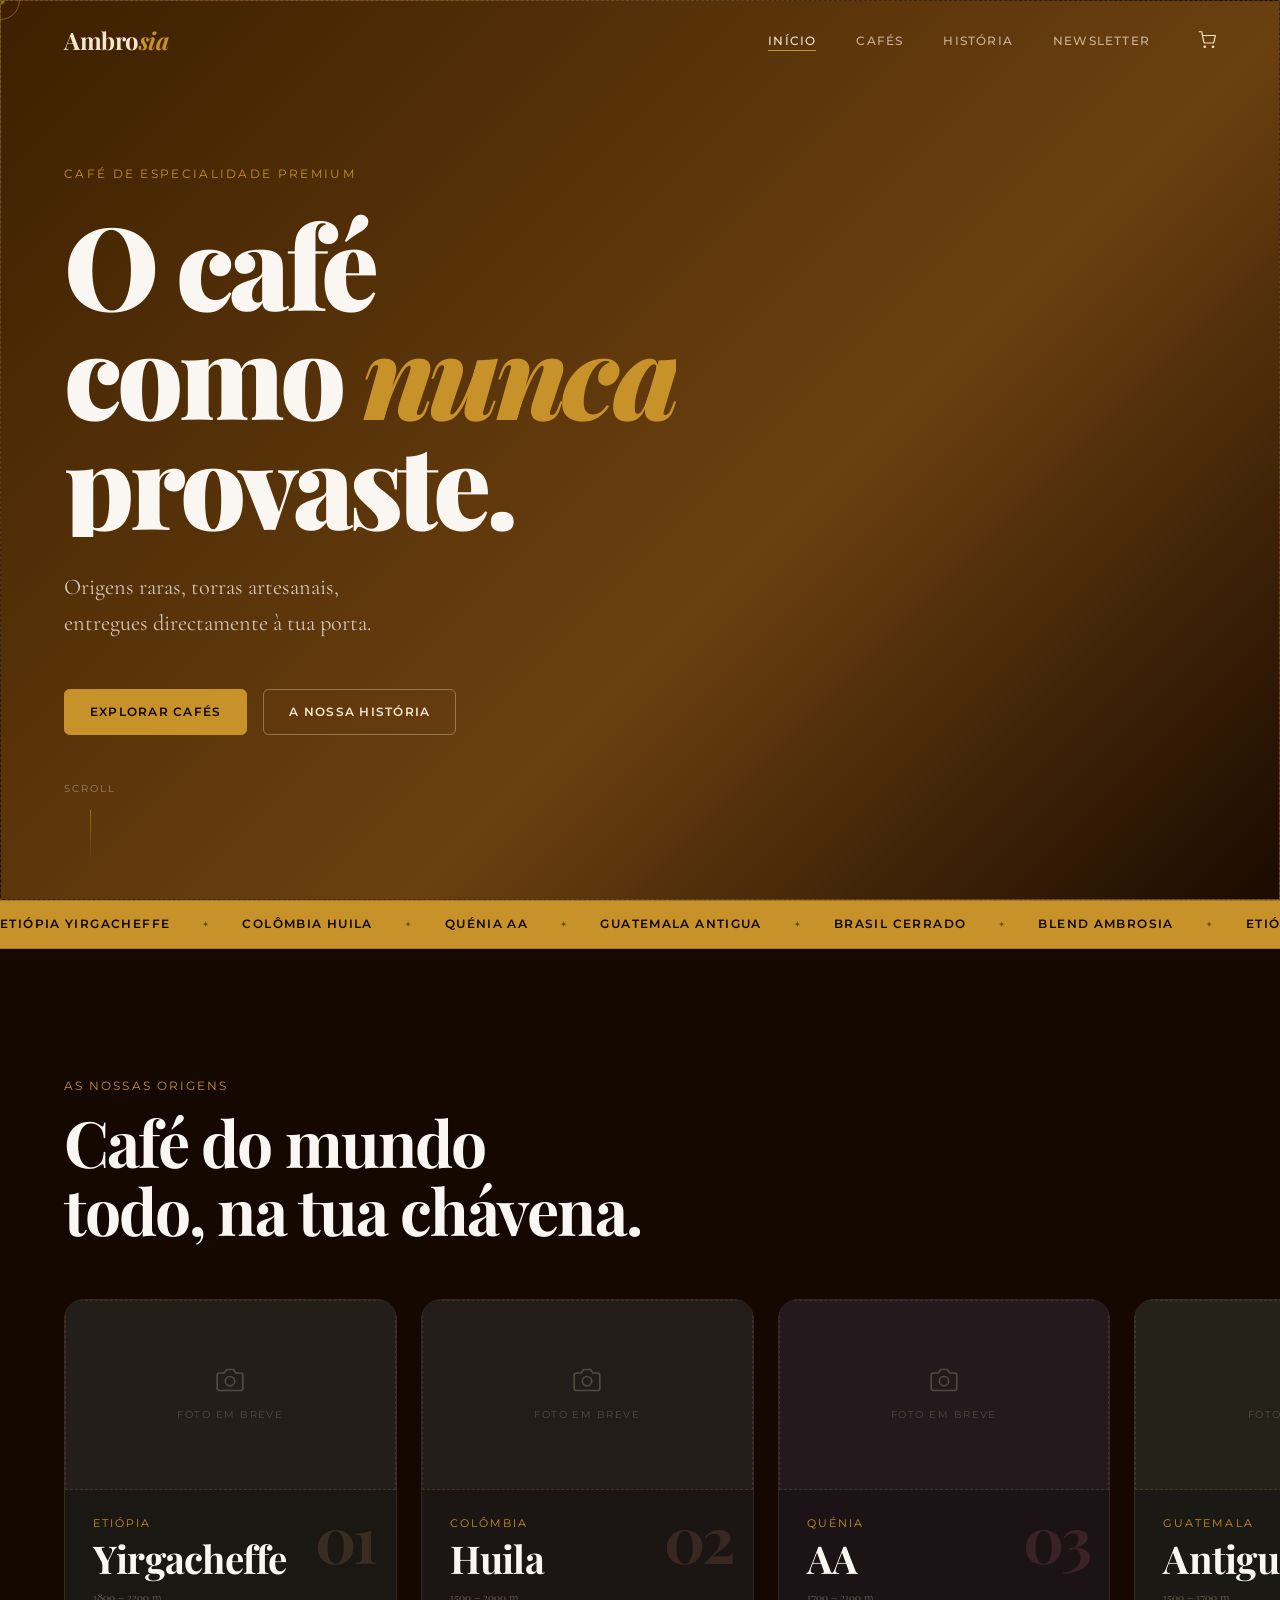
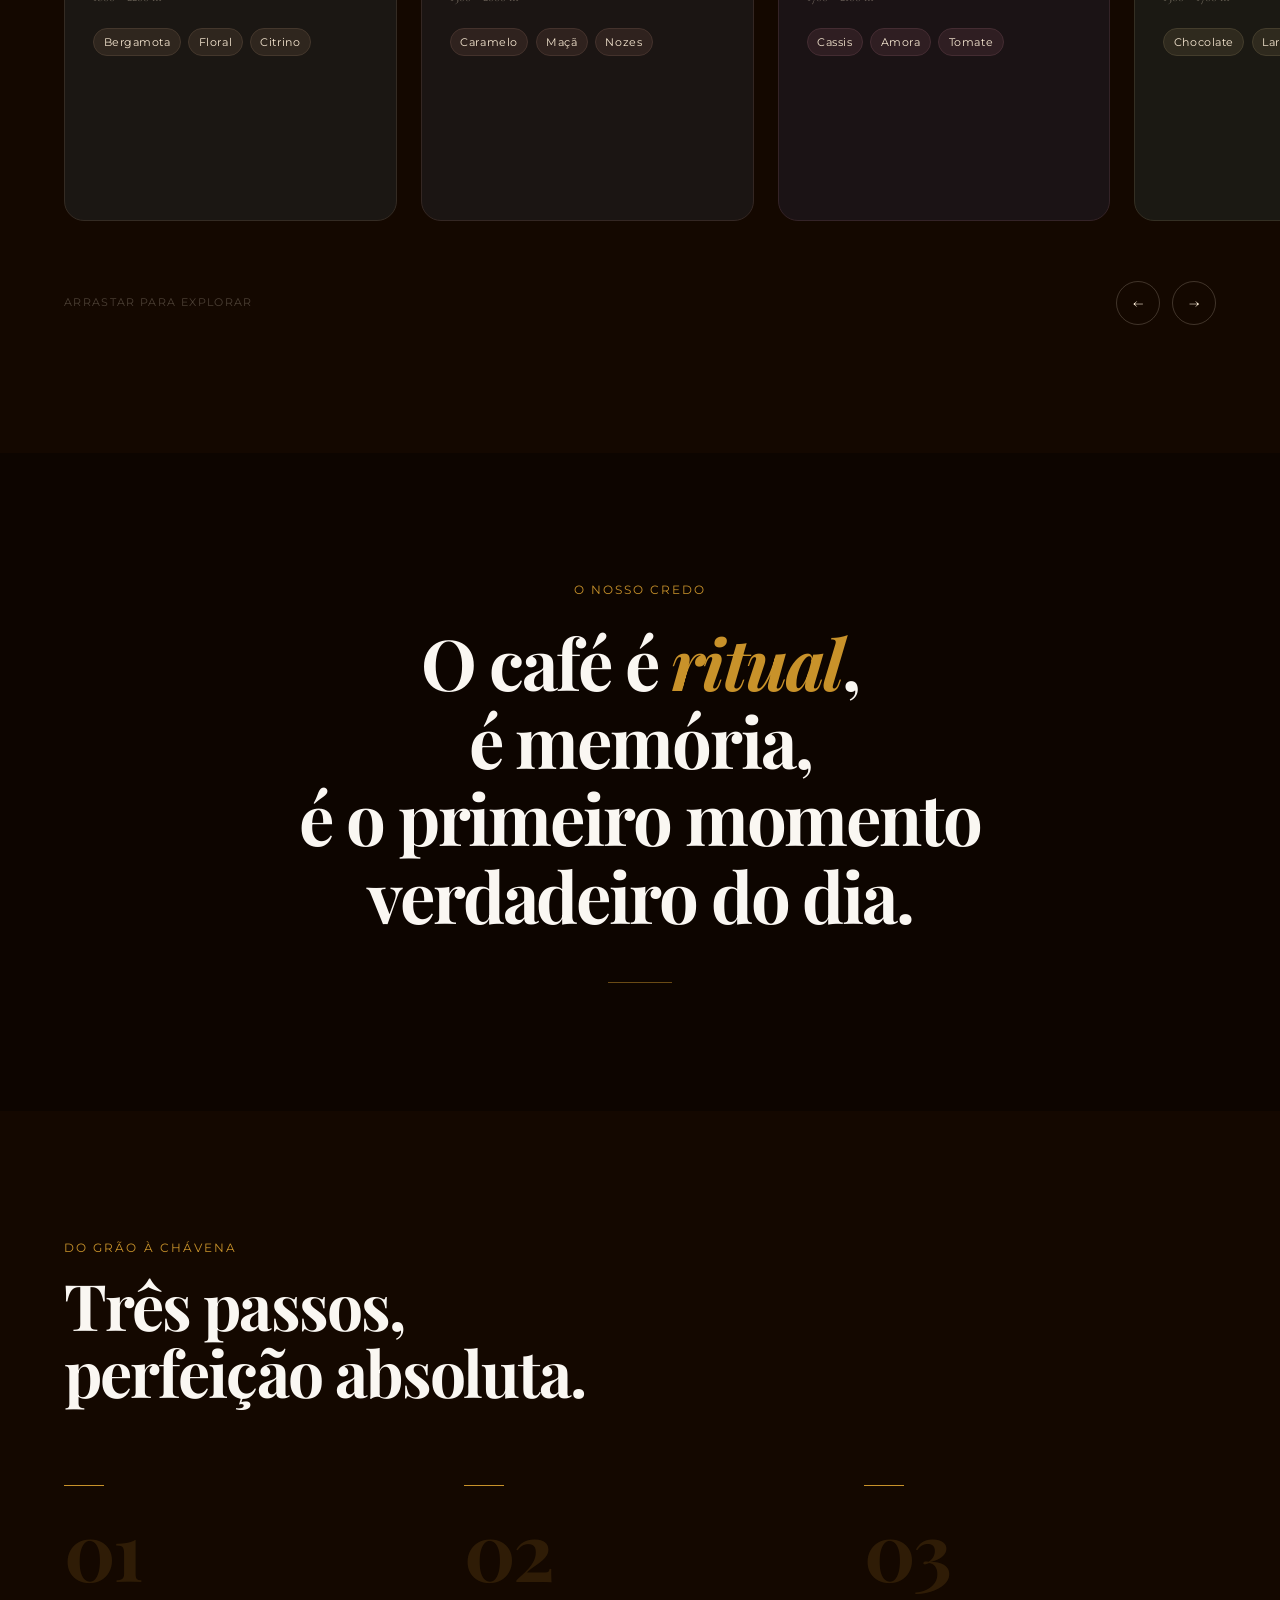
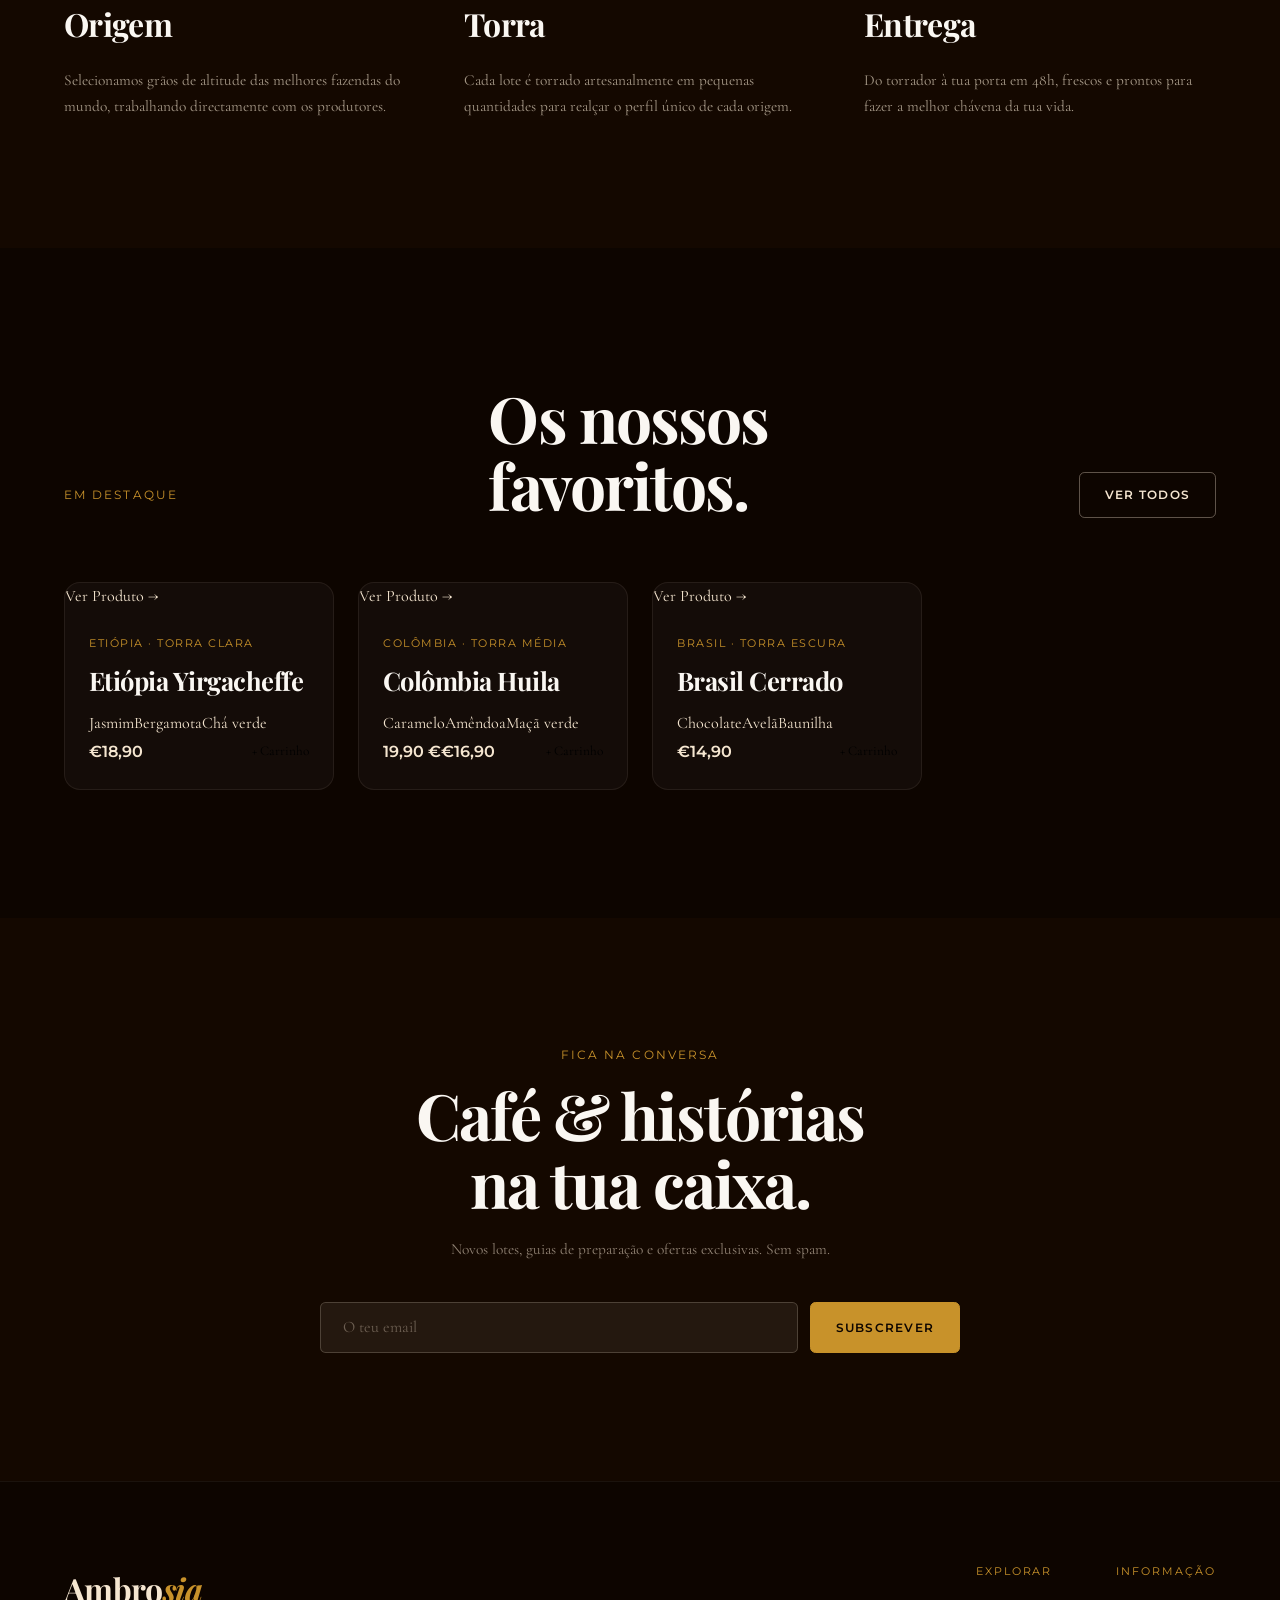
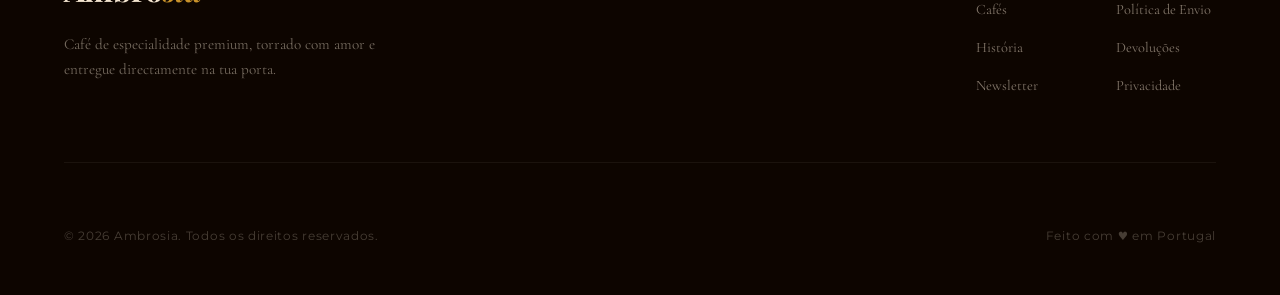
==== commit fb597654: "Fix origins cards layout, add image placeholders, 4-column products grid - Origins: remove fixed hei" ====
--- a/index.html
+++ b/index.html
@@ -118,8 +118,14 @@
     <div class="origins-track">
 
       <article class="o-card" style="--h:28">
-        <span class="o-num" aria-hidden="true">01</span>
+        <div class="o-img">
+          <div class="img-placeholder">
+            <svg width="28" height="28" viewBox="0 0 24 24" fill="none" stroke="currentColor" stroke-width="1.4" aria-hidden="true"><path d="M23 19a2 2 0 0 1-2 2H3a2 2 0 0 1-2-2V8a2 2 0 0 1 2-2h4l2-3h6l2 3h4a2 2 0 0 1 2 2z"/><circle cx="12" cy="13" r="4"/></svg>
+            <span>Foto em breve</span>
+          </div>
+        </div>
         <div class="o-body">
+          <span class="o-num" aria-hidden="true">01</span>
           <p class="o-country">Etiópia</p>
           <h3 class="o-name">Yirgacheffe</h3>
           <p class="o-alt">1800 – 2200 m</p>
@@ -130,8 +136,14 @@
       </article>
 
       <article class="o-card" style="--h:15">
-        <span class="o-num" aria-hidden="true">02</span>
+        <div class="o-img">
+          <div class="img-placeholder">
+            <svg width="28" height="28" viewBox="0 0 24 24" fill="none" stroke="currentColor" stroke-width="1.4" aria-hidden="true"><path d="M23 19a2 2 0 0 1-2 2H3a2 2 0 0 1-2-2V8a2 2 0 0 1 2-2h4l2-3h6l2 3h4a2 2 0 0 1 2 2z"/><circle cx="12" cy="13" r="4"/></svg>
+            <span>Foto em breve</span>
+          </div>
+        </div>
         <div class="o-body">
+          <span class="o-num" aria-hidden="true">02</span>
           <p class="o-country">Colômbia</p>
           <h3 class="o-name">Huila</h3>
           <p class="o-alt">1500 – 2000 m</p>
@@ -142,8 +154,14 @@
       </article>
 
       <article class="o-card" style="--h:345">
-        <span class="o-num" aria-hidden="true">03</span>
+        <div class="o-img">
+          <div class="img-placeholder">
+            <svg width="28" height="28" viewBox="0 0 24 24" fill="none" stroke="currentColor" stroke-width="1.4" aria-hidden="true"><path d="M23 19a2 2 0 0 1-2 2H3a2 2 0 0 1-2-2V8a2 2 0 0 1 2-2h4l2-3h6l2 3h4a2 2 0 0 1 2 2z"/><circle cx="12" cy="13" r="4"/></svg>
+            <span>Foto em breve</span>
+          </div>
+        </div>
         <div class="o-body">
+          <span class="o-num" aria-hidden="true">03</span>
           <p class="o-country">Quénia</p>
           <h3 class="o-name">AA</h3>
           <p class="o-alt">1700 – 2100 m</p>
@@ -154,8 +172,14 @@
       </article>
 
       <article class="o-card" style="--h:42">
-        <span class="o-num" aria-hidden="true">04</span>
+        <div class="o-img">
+          <div class="img-placeholder">
+            <svg width="28" height="28" viewBox="0 0 24 24" fill="none" stroke="currentColor" stroke-width="1.4" aria-hidden="true"><path d="M23 19a2 2 0 0 1-2 2H3a2 2 0 0 1-2-2V8a2 2 0 0 1 2-2h4l2-3h6l2 3h4a2 2 0 0 1 2 2z"/><circle cx="12" cy="13" r="4"/></svg>
+            <span>Foto em breve</span>
+          </div>
+        </div>
         <div class="o-body">
+          <span class="o-num" aria-hidden="true">04</span>
           <p class="o-country">Guatemala</p>
           <h3 class="o-name">Antigua</h3>
           <p class="o-alt">1500 – 1700 m</p>
@@ -166,8 +190,14 @@
       </article>
 
       <article class="o-card" style="--h:52">
-        <span class="o-num" aria-hidden="true">05</span>
+        <div class="o-img">
+          <div class="img-placeholder">
+            <svg width="28" height="28" viewBox="0 0 24 24" fill="none" stroke="currentColor" stroke-width="1.4" aria-hidden="true"><path d="M23 19a2 2 0 0 1-2 2H3a2 2 0 0 1-2-2V8a2 2 0 0 1 2-2h4l2-3h6l2 3h4a2 2 0 0 1 2 2z"/><circle cx="12" cy="13" r="4"/></svg>
+            <span>Foto em breve</span>
+          </div>
+        </div>
         <div class="o-body">
+          <span class="o-num" aria-hidden="true">05</span>
           <p class="o-country">Brasil</p>
           <h3 class="o-name">Cerrado</h3>
           <p class="o-alt">900 – 1100 m</p>
@@ -241,8 +271,9 @@
 
     <article class="product-card" data-product-id="eth-01" data-category="filter" data-price="16.90">
       <div class="product-img-wrap">
-        <div class="product-img-bg" style="background: linear-gradient(135deg,#2a1200,#5c2d00)">
-          <span class="product-emoji" aria-hidden="true">☕</span>
+        <div class="img-placeholder">
+          <svg width="32" height="32" viewBox="0 0 24 24" fill="none" stroke="currentColor" stroke-width="1.4" aria-hidden="true"><path d="M23 19a2 2 0 0 1-2 2H3a2 2 0 0 1-2-2V8a2 2 0 0 1 2-2h4l2-3h6l2 3h4a2 2 0 0 1 2 2z"/><circle cx="12" cy="13" r="4"/></svg>
+          <span>Foto em breve</span>
         </div>
         <span class="product-badge">Mais Vendido</span>
       </div>
@@ -259,8 +290,9 @@
 
     <article class="product-card" data-product-id="col-01" data-category="espresso" data-price="15.50">
       <div class="product-img-wrap">
-        <div class="product-img-bg" style="background: linear-gradient(135deg,#1a0d00,#3d2000)">
-          <span class="product-emoji" aria-hidden="true">☕</span>
+        <div class="img-placeholder">
+          <svg width="32" height="32" viewBox="0 0 24 24" fill="none" stroke="currentColor" stroke-width="1.4" aria-hidden="true"><path d="M23 19a2 2 0 0 1-2 2H3a2 2 0 0 1-2-2V8a2 2 0 0 1 2-2h4l2-3h6l2 3h4a2 2 0 0 1 2 2z"/><circle cx="12" cy="13" r="4"/></svg>
+          <span>Foto em breve</span>
         </div>
       </div>
       <div class="product-info">
@@ -274,12 +306,31 @@
       </div>
     </article>
 
+    <article class="product-card" data-product-id="ken-01" data-category="filter" data-price="17.50">
+      <div class="product-img-wrap">
+        <div class="img-placeholder">
+          <svg width="32" height="32" viewBox="0 0 24 24" fill="none" stroke="currentColor" stroke-width="1.4" aria-hidden="true"><path d="M23 19a2 2 0 0 1-2 2H3a2 2 0 0 1-2-2V8a2 2 0 0 1 2-2h4l2-3h6l2 3h4a2 2 0 0 1 2 2z"/><circle cx="12" cy="13" r="4"/></svg>
+          <span>Foto em breve</span>
+        </div>
+        <span class="product-badge">Novo</span>
+      </div>
+      <div class="product-info">
+        <p class="product-origin">Quénia · AA</p>
+        <h3 class="product-name">Black Currant</h3>
+        <p class="product-notes">Cassis, amora, tomate</p>
+        <div class="product-footer">
+          <span class="product-price" data-price="17.50">17,50 €</span>
+          <button class="quick-add" aria-label="Adicionar ao carrinho">+</button>
+        </div>
+      </div>
+    </article>
+
     <article class="product-card" data-product-id="bld-01" data-category="espresso" data-price="13.90">
       <div class="product-img-wrap">
-        <div class="product-img-bg" style="background: linear-gradient(135deg,#0d0700,#2e1500)">
-          <span class="product-emoji" aria-hidden="true">☕</span>
-        </div>
-        <span class="product-badge">Novo</span>
+        <div class="img-placeholder">
+          <svg width="32" height="32" viewBox="0 0 24 24" fill="none" stroke="currentColor" stroke-width="1.4" aria-hidden="true"><path d="M23 19a2 2 0 0 1-2 2H3a2 2 0 0 1-2-2V8a2 2 0 0 1 2-2h4l2-3h6l2 3h4a2 2 0 0 1 2 2z"/><circle cx="12" cy="13" r="4"/></svg>
+          <span>Foto em breve</span>
+        </div>
       </div>
       <div class="product-info">
         <p class="product-origin">Blend · Ambrosia</p>
--- a/css/style.css
+++ b/css/style.css
@@ -461,7 +461,9 @@
   scroll-snap-type: x mandatory;
   scroll-behavior: smooth;
   cursor: grab;
-  padding-bottom: 1rem;
+  /* padding-top + negative margin-top gives room for hover translateY without clipping */
+  padding: 20px 0 28px;
+  margin-top: -20px;
   scrollbar-width: none;
   -ms-overflow-style: none;
 }
@@ -477,14 +479,14 @@
 .o-card {
   position: relative;
   width: clamp(270px, 26vw, 370px);
-  height: clamp(370px, 50vh, 490px);
+  min-height: clamp(430px, 58vh, 560px);
   background: hsl(var(--h, 28), 18%, 9%);
   border: 1px solid hsl(var(--h, 28), 20%, 17%);
   border-radius: 1.25rem;
-  padding: 2.25rem 2rem;
+  padding: 0;
   display: flex;
   flex-direction: column;
-  justify-content: flex-end;
+  justify-content: flex-start;
   overflow: hidden;
   flex-shrink: 0;
   scroll-snap-align: start;
@@ -495,11 +497,30 @@
   transform: translateY(-8px);
 }
 
+/* Image area at top of card */
+.o-img {
+  width: 100%;
+  height: 190px;
+  flex-shrink: 0;
+  overflow: hidden;
+  background: hsl(var(--h, 28), 18%, 12%);
+}
+
+/* Content area below image */
+.o-body {
+  position: relative;
+  padding: 1.5rem 1.75rem 2rem;
+  display: flex;
+  flex-direction: column;
+  flex: 1;
+  z-index: 1;
+}
+
 .o-num {
   position: absolute;
-  top: 1.5rem; right: 1.75rem;
-  font-family: var(--f-display);
-  font-size: clamp(4rem, 7vw, 6.5rem);
+  top: 1rem; right: 1.25rem;
+  font-family: var(--f-display);
+  font-size: clamp(3rem, 5vw, 5rem);
   font-weight: 700;
   line-height: 1;
   letter-spacing: -.04em;
@@ -507,7 +528,24 @@
   user-select: none;
 }
 
-.o-body { position: relative; z-index: 1; }
+/* Shared image placeholder (origins + products) */
+.img-placeholder {
+  width: 100%;
+  height: 100%;
+  display: flex;
+  flex-direction: column;
+  align-items: center;
+  justify-content: center;
+  gap: .75rem;
+  border: 1.5px dashed rgba(245,230,208,.12);
+  color: rgba(245,230,208,.22);
+}
+.img-placeholder span {
+  font-family: var(--f-ui);
+  font-size: .65rem;
+  letter-spacing: .14em;
+  text-transform: uppercase;
+}
 
 .o-country {
   font-family: var(--f-ui);
@@ -682,8 +720,8 @@
 
 .products-grid {
   display: grid;
-  grid-template-columns: repeat(auto-fill, minmax(280px, 1fr));
-  gap: 2rem;
+  grid-template-columns: repeat(4, 1fr);
+  gap: 1.5rem;
 }
 
 .product-card {
@@ -700,16 +738,9 @@
 
 .product-img-wrap {
   position: relative;
-  aspect-ratio: 4/3;
+  aspect-ratio: 3/4;
   overflow: hidden;
 }
-.product-img-bg {
-  width: 100%; height: 100%;
-  display: flex;
-  align-items: center;
-  justify-content: center;
-}
-.product-emoji { font-size: 4rem; opacity: .3; }
 
 .product-badge {
   position: absolute;
@@ -994,6 +1025,10 @@
 .toast.show { transform: translateX(-50%) translateY(0); }
 
 /* ── RESPONSIVE ─────────────────────────────────────────────── */
+@media (max-width: 1100px) {
+  .products-grid { grid-template-columns: repeat(2, 1fr); }
+}
+
 @media (max-width: 768px) {
   .nav-links { display: none; }
   .hamburger { display: flex; }
@@ -1001,11 +1036,16 @@
   .o-card { width: 78vw; }
   .hero-title { font-size: clamp(3rem, 14vw, 6rem); }
   .featured-head { flex-direction: column; align-items: flex-start; }
+  .products-grid { grid-template-columns: repeat(2, 1fr); gap: 1rem; }
   .footer-top { flex-direction: column; gap: 3rem; }
   .newsletter-form { flex-direction: column; }
   .nl-input { min-width: 0; }
 }
 
+@media (max-width: 480px) {
+  .products-grid { grid-template-columns: 1fr; }
+}
+
 @media (prefers-reduced-motion: reduce) {
   *, *::before, *::after { animation-duration: .01ms !important; transition-duration: .01ms !important; }
 }
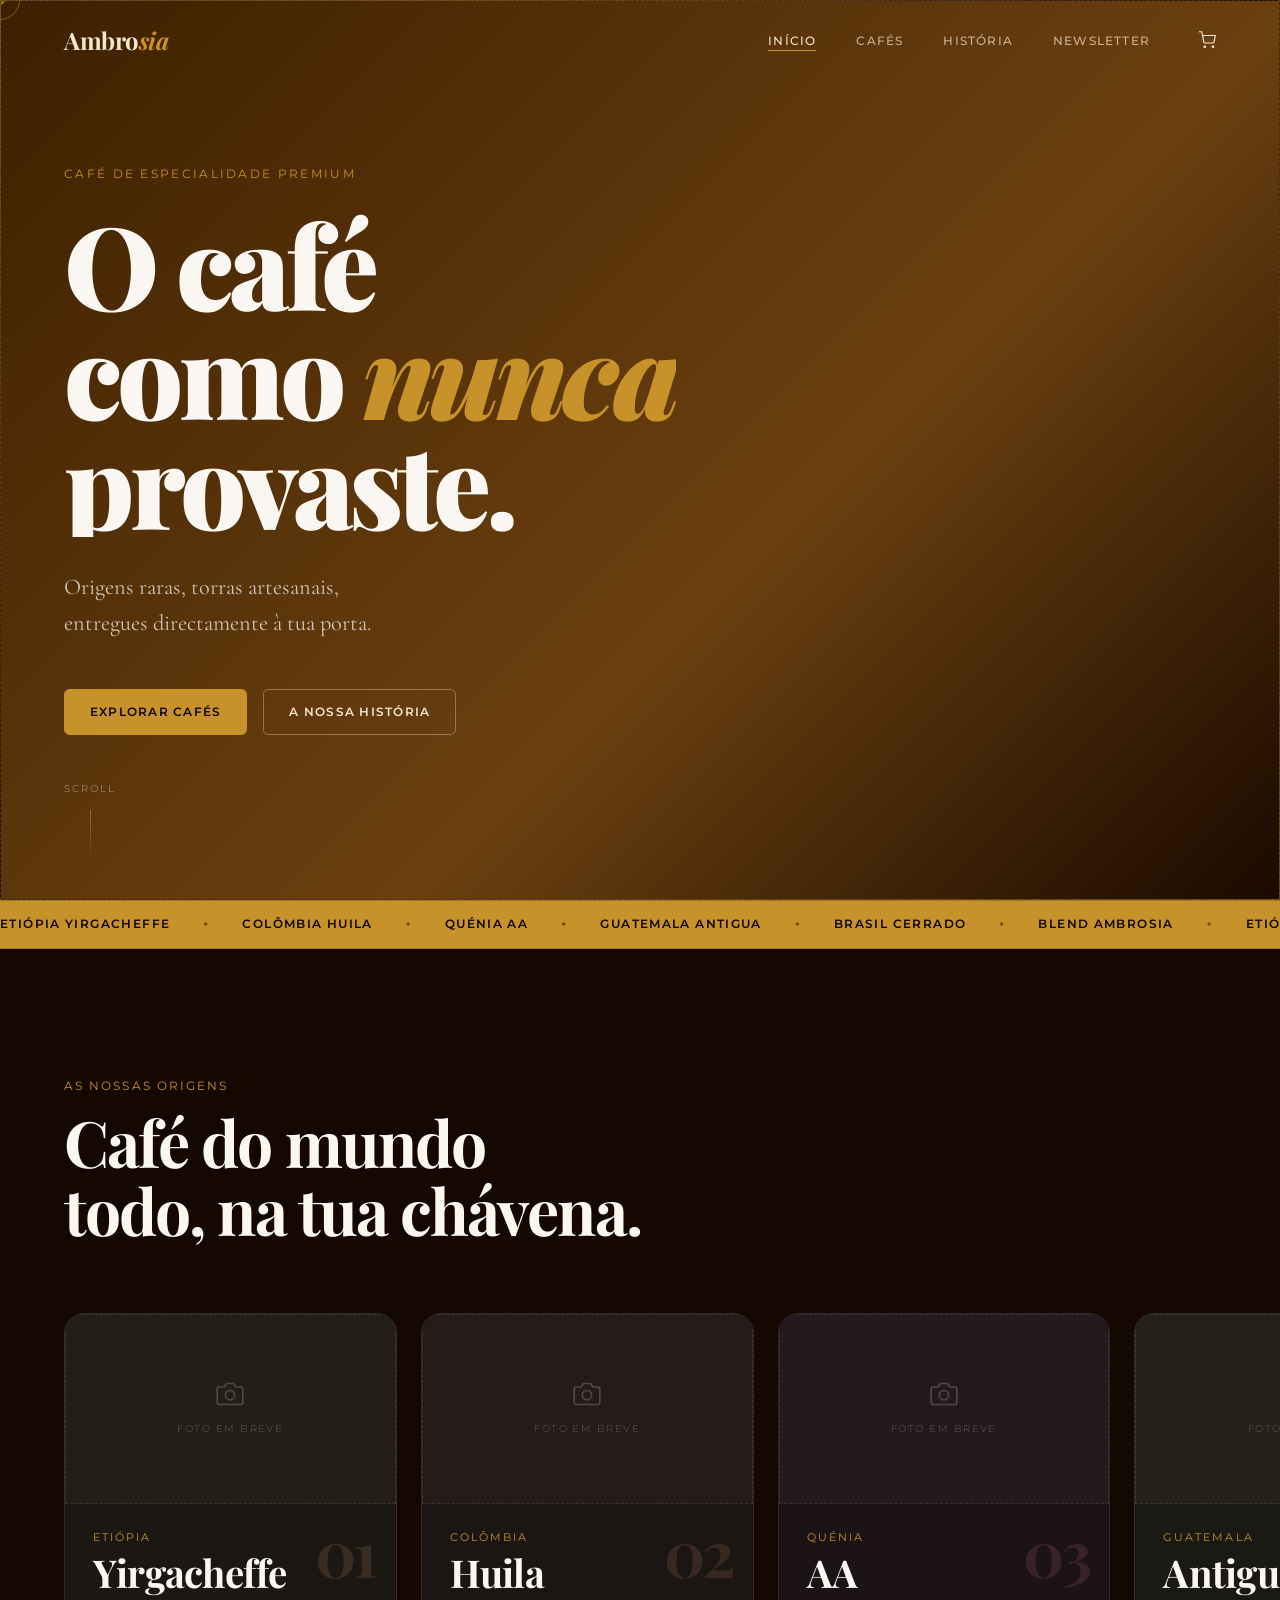
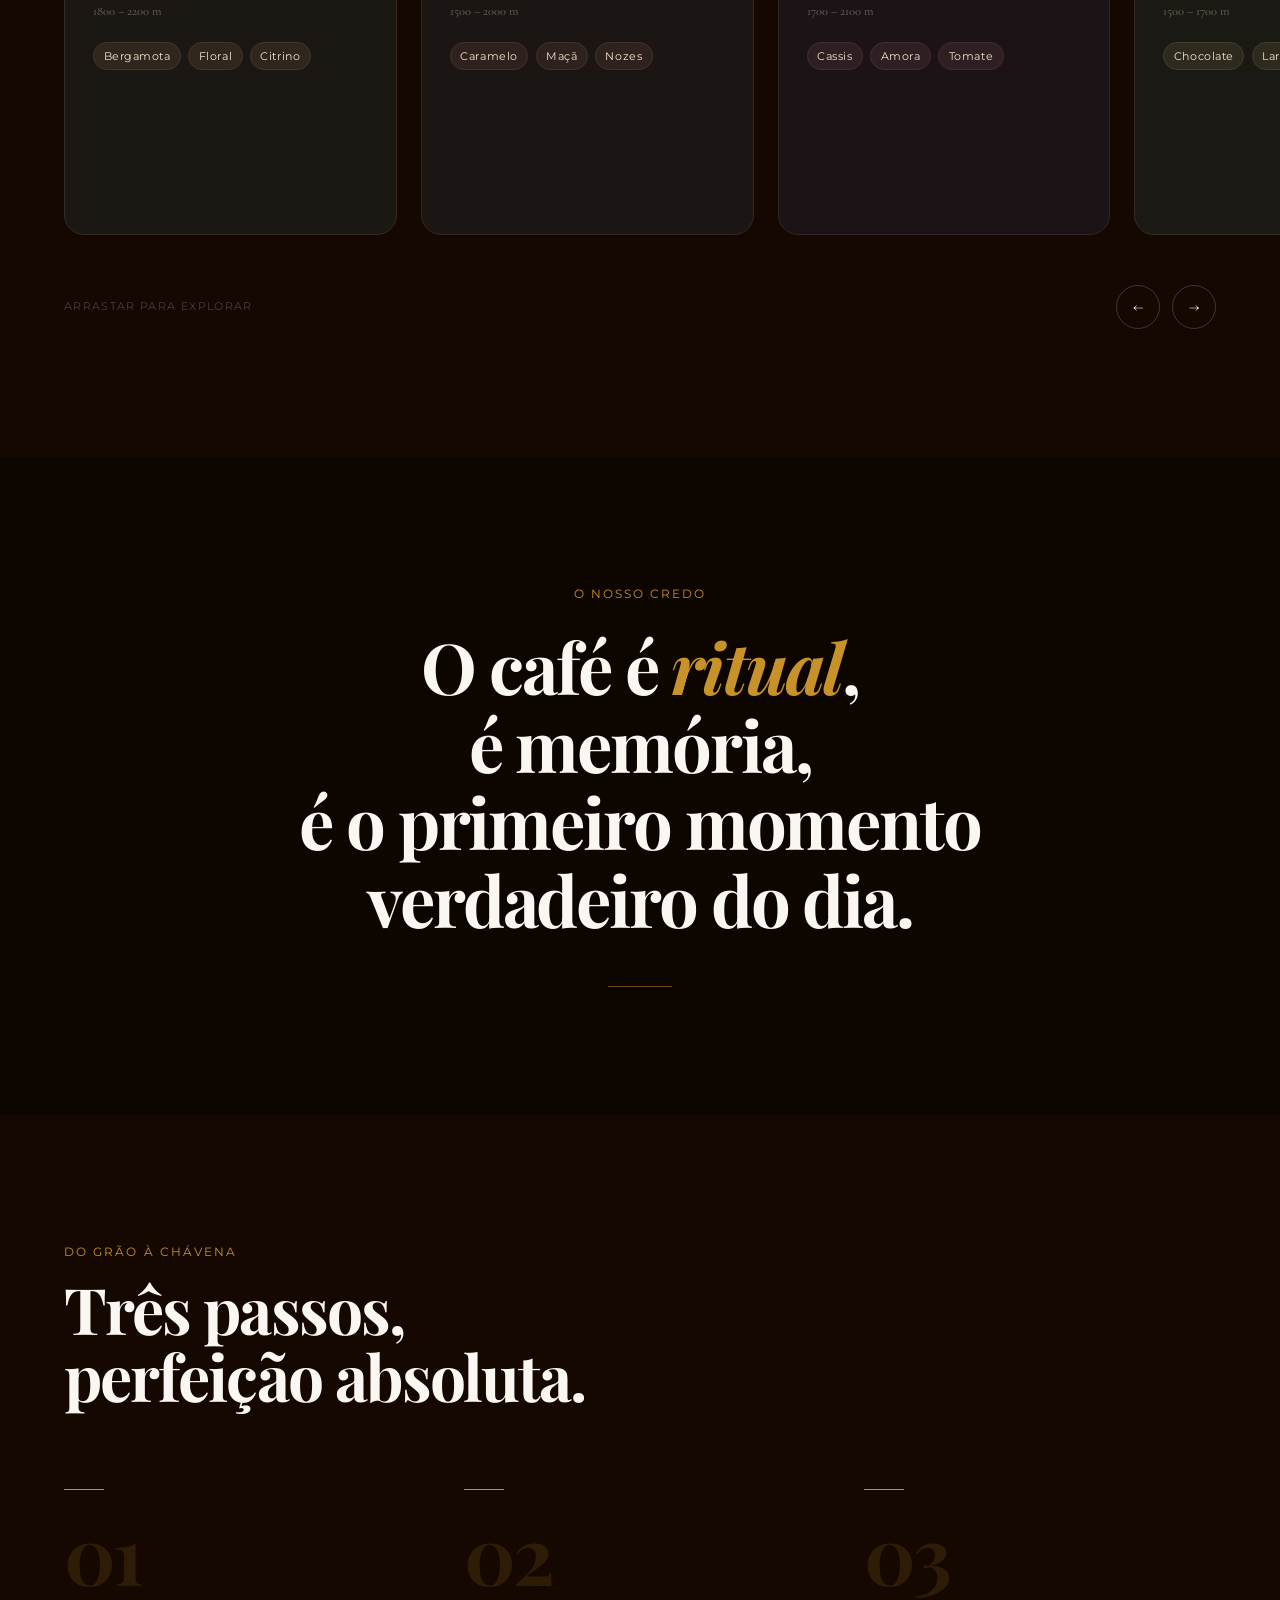
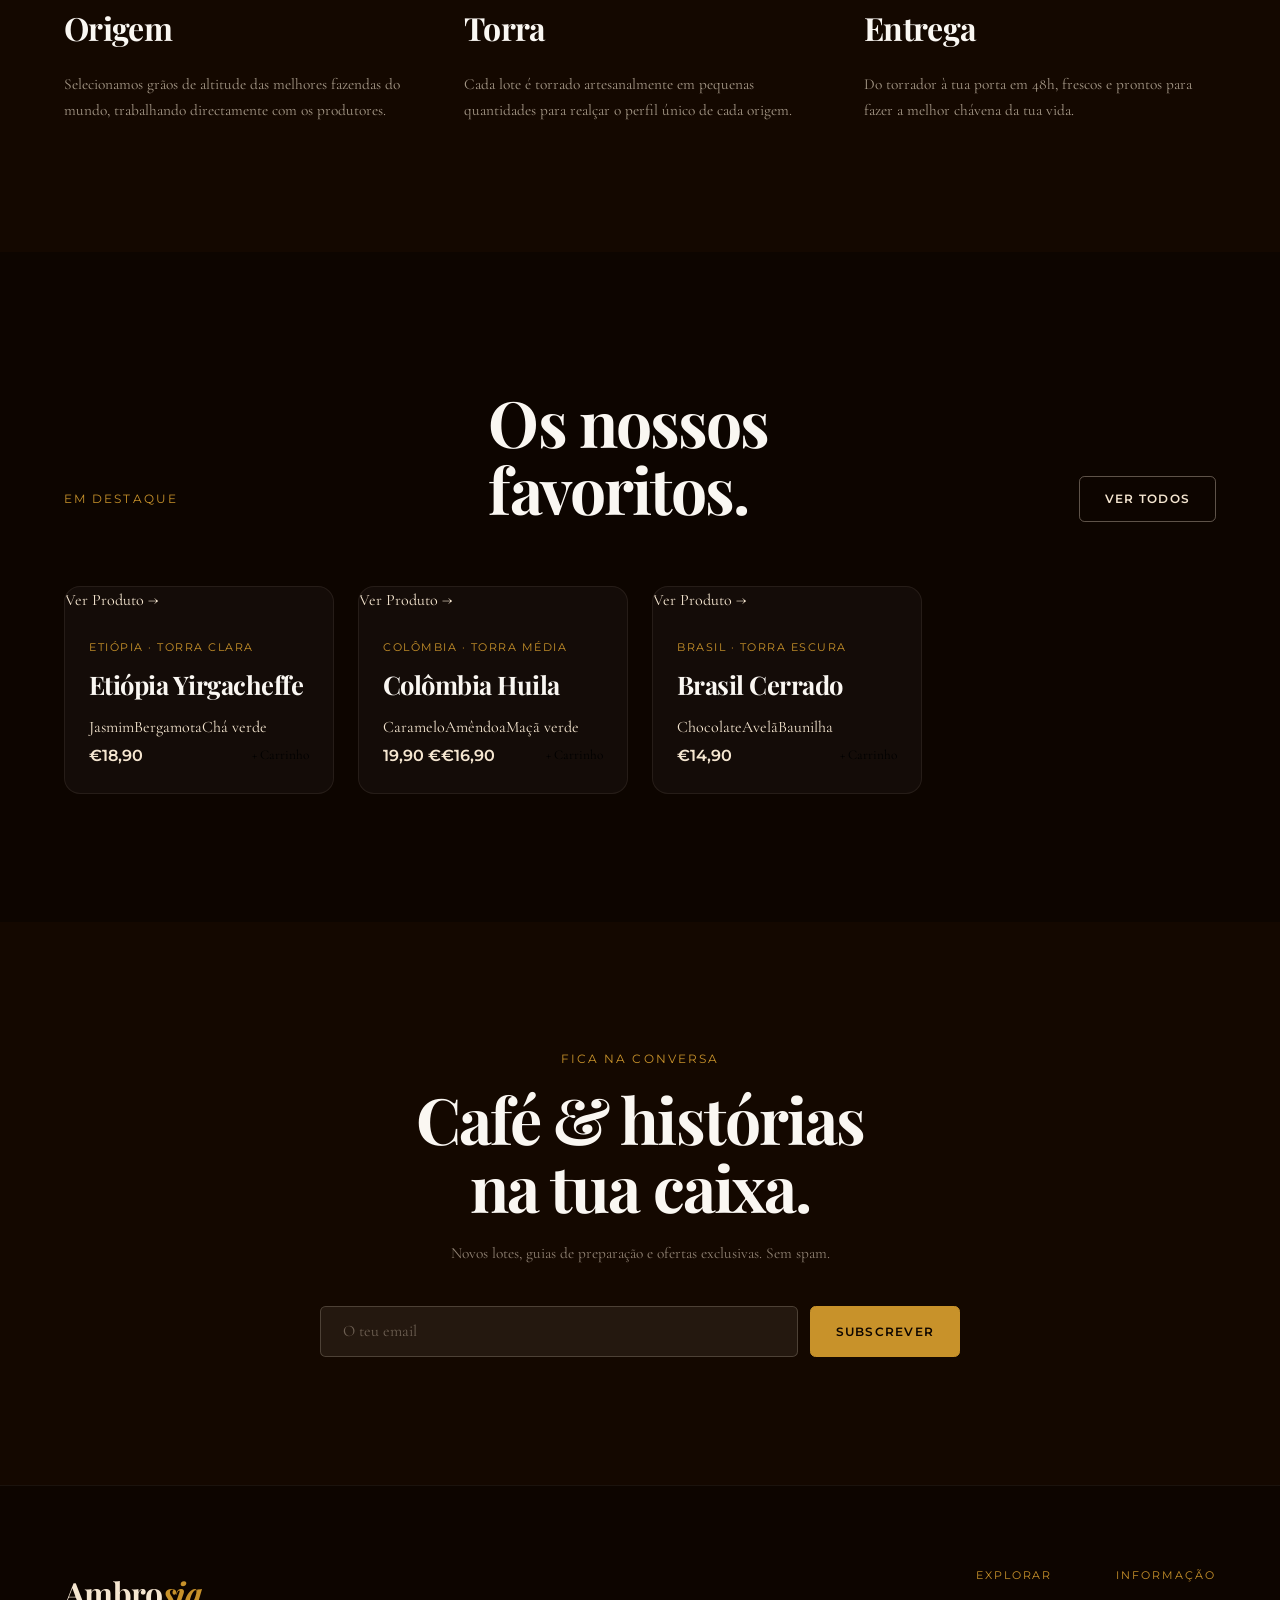
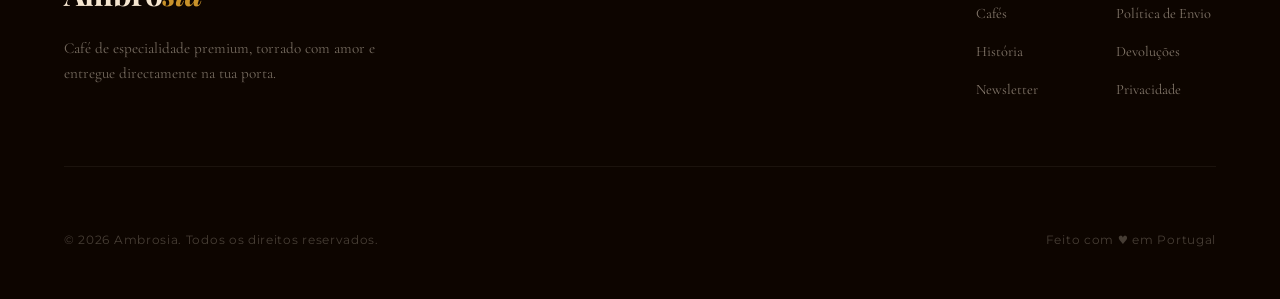
==== commit e0084480: "Cache-bust CSS to force Vercel redeploy Co-Authored-By: Claude Sonnet 4.6 <noreply@anthropic.com>" ====
--- a/index.html
+++ b/index.html
@@ -5,7 +5,7 @@
   <meta name="viewport" content="width=device-width, initial-scale=1.0">
   <meta name="description" content="Ambrosia — Café de especialidade premium. Origens exóticas, torras artesanais, entregue na tua porta.">
   <title>Ambrosia — Café de Especialidade</title>
-  <link rel="stylesheet" href="css/style.css">
+  <link rel="stylesheet" href="css/style.css?v=3">
   <link rel="preconnect" href="https://fonts.googleapis.com">
   <link rel="preconnect" href="https://fonts.gstatic.com" crossorigin>
   <link href="https://fonts.googleapis.com/css2?family=Playfair+Display:ital,wght@0,400;0,700;0,900;1,400&family=Cormorant+Garamond:wght@300;400;500;600&family=Montserrat:wght@300;400;500;600&display=swap" rel="stylesheet">
--- a/css/style.css
+++ b/css/style.css
@@ -439,6 +439,7 @@
 #origins {
   padding: var(--sv) 0 var(--sv) var(--g);
   background: var(--dark);
+  overflow: visible; /* never clip — cards must be able to hover up */
 }
 
 .origins-head {
@@ -457,13 +458,10 @@
 
 .origins-scroll-wrap {
   overflow-x: auto;
-  overflow-y: visible;
+  /* overflow-y must be auto (browser enforces it when overflow-x is auto) */
   scroll-snap-type: x mandatory;
   scroll-behavior: smooth;
   cursor: grab;
-  /* padding-top + negative margin-top gives room for hover translateY without clipping */
-  padding: 20px 0 28px;
-  margin-top: -20px;
   scrollbar-width: none;
   -ms-overflow-style: none;
 }
@@ -474,6 +472,10 @@
   display: flex;
   gap: 1.5rem;
   width: max-content;
+  /* Padding inside the track = the scrollable content area.
+     Cards hover -10px upward and can grow 10px downward,
+     so 14px top / 18px bottom keeps transforms within bounds. */
+  padding: 14px 0 18px;
 }
 
 .o-card {
@@ -494,7 +496,7 @@
 }
 .o-card:hover {
   border-color: var(--gold);
-  transform: translateY(-8px);
+  transform: translateY(-10px);
 }
 
 /* Image area at top of card */
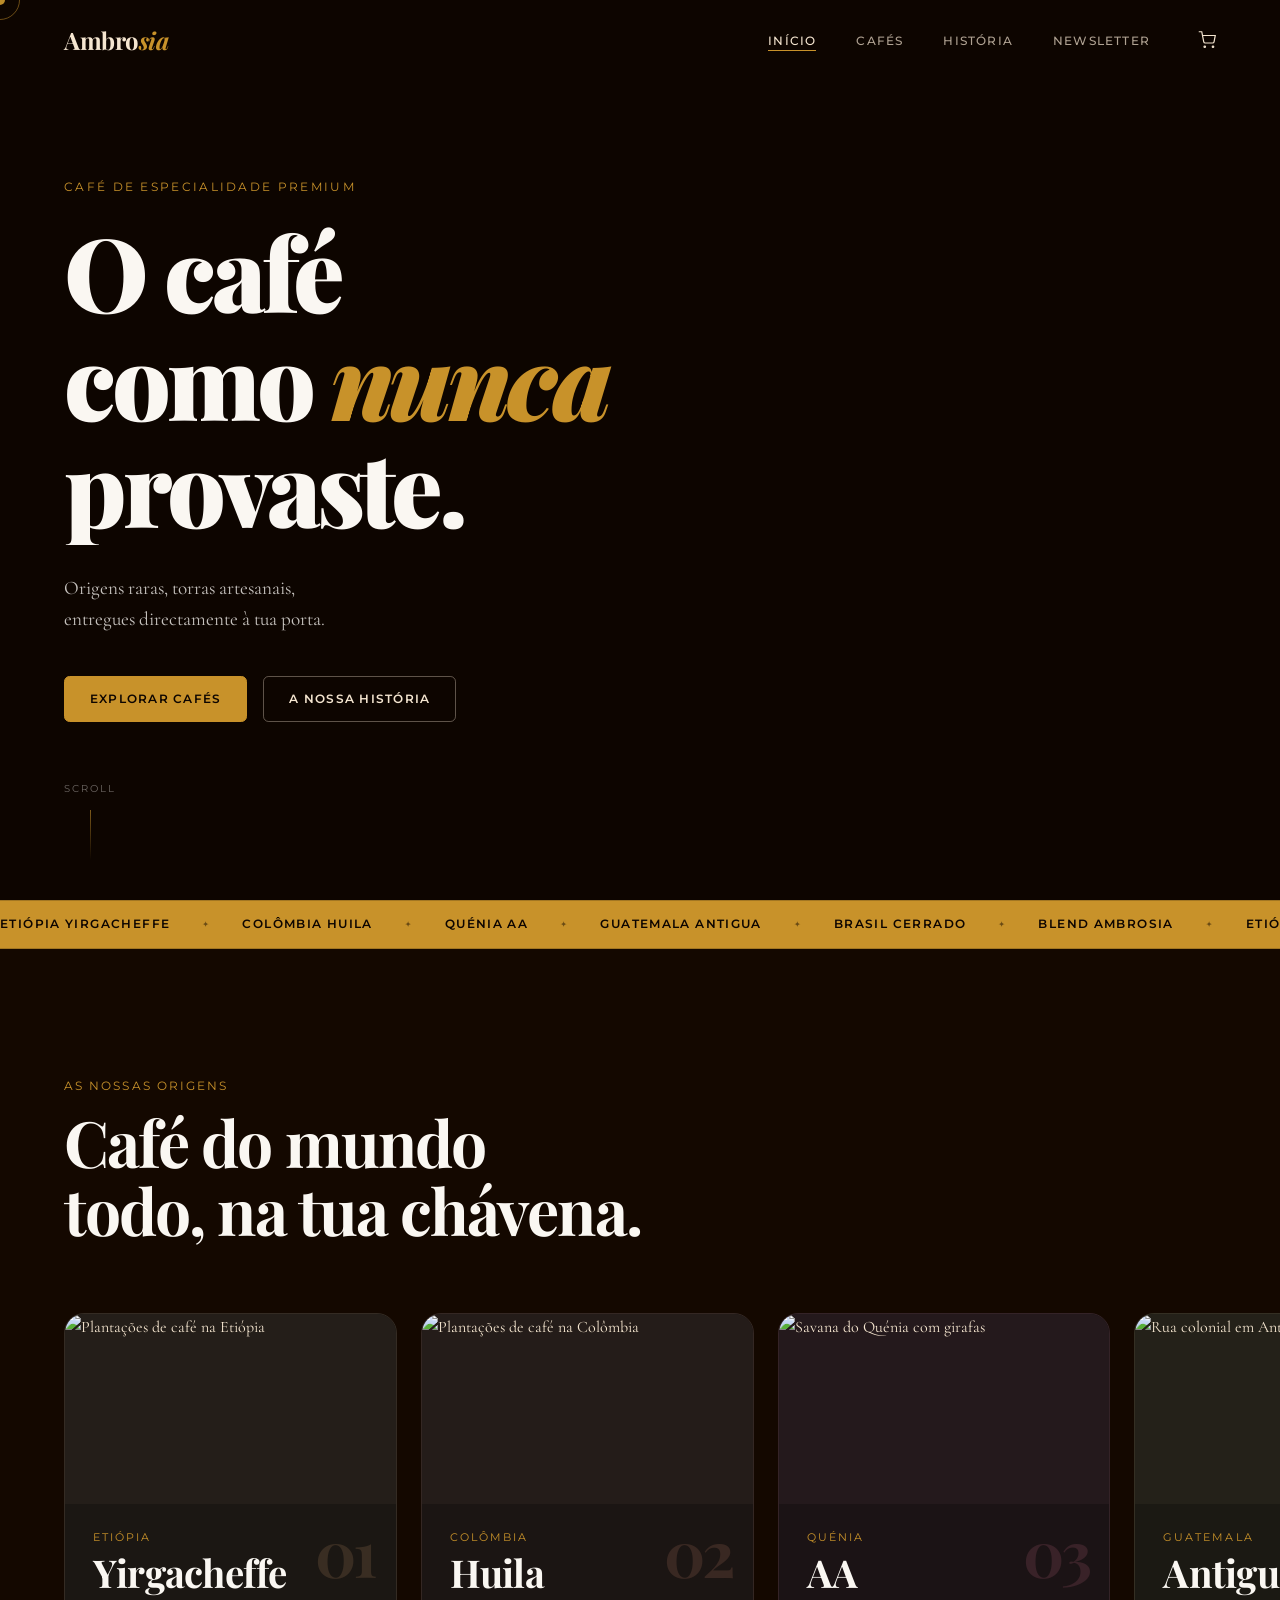
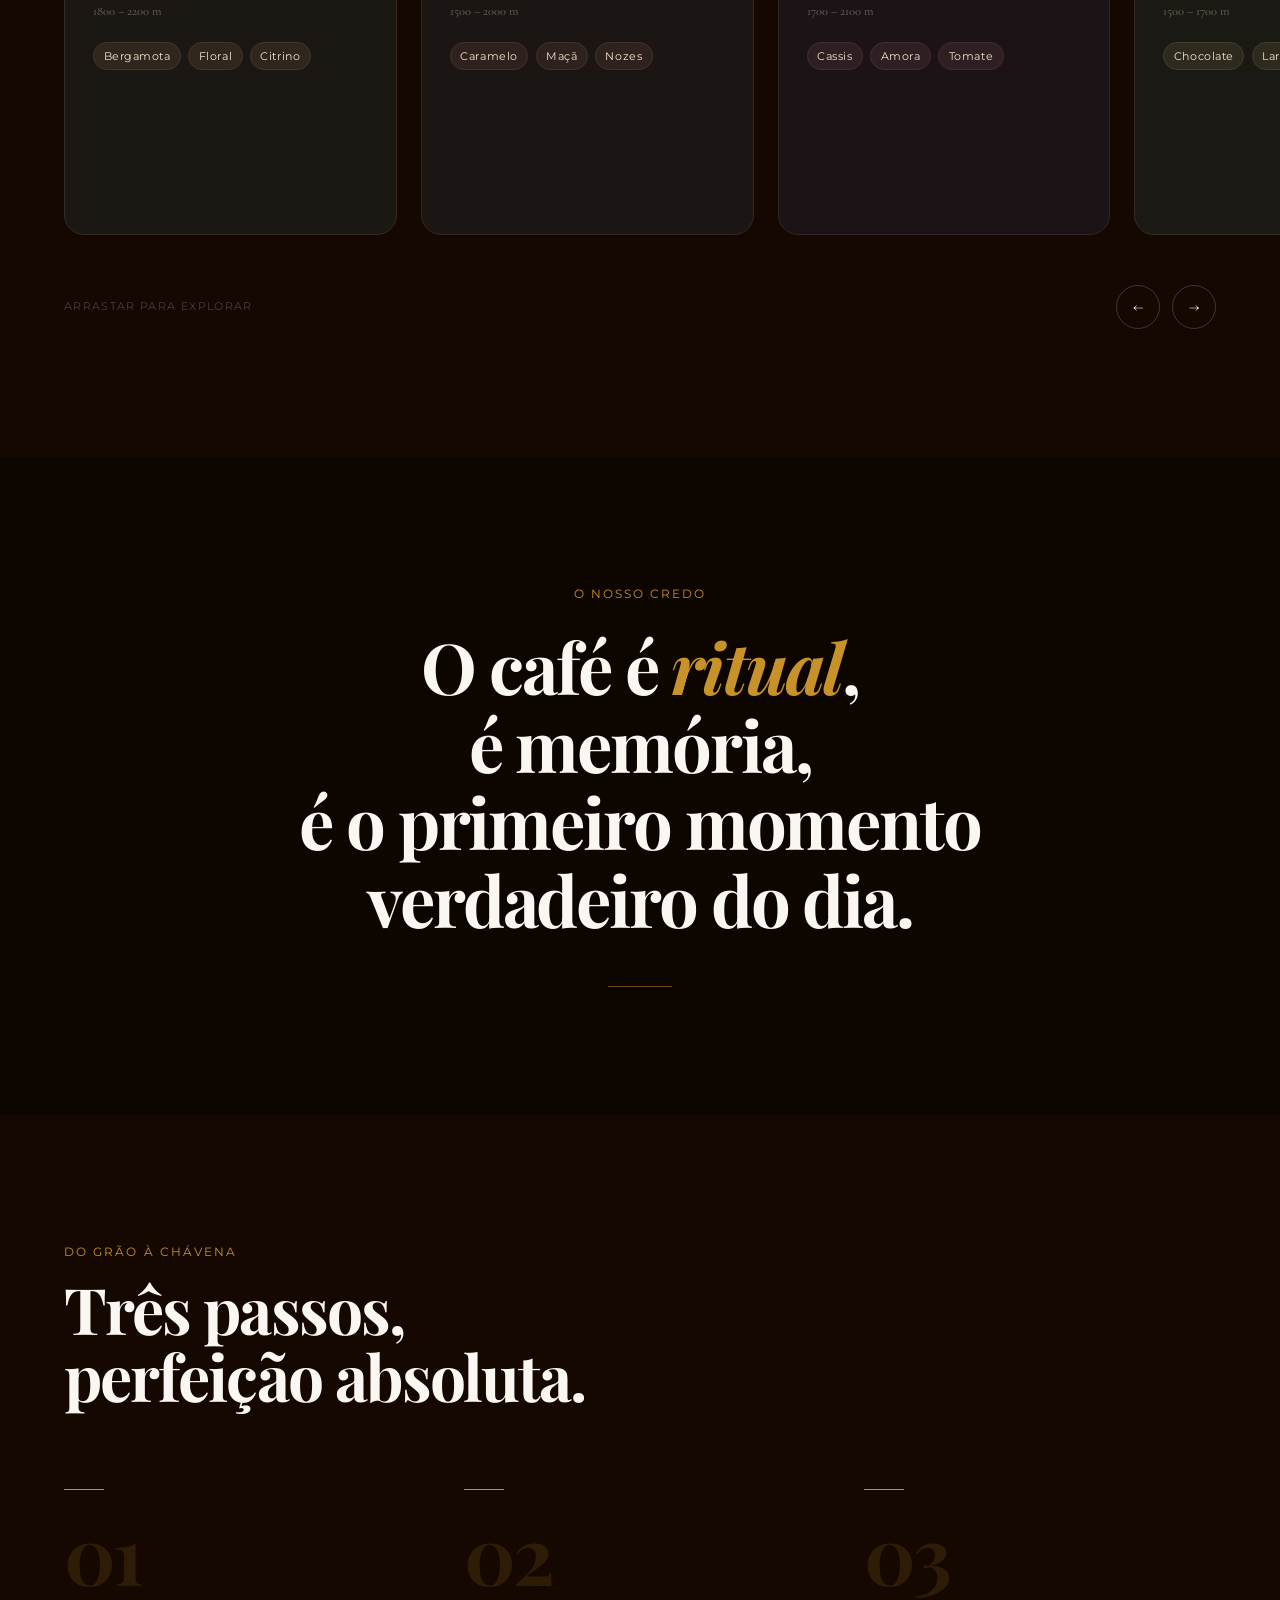
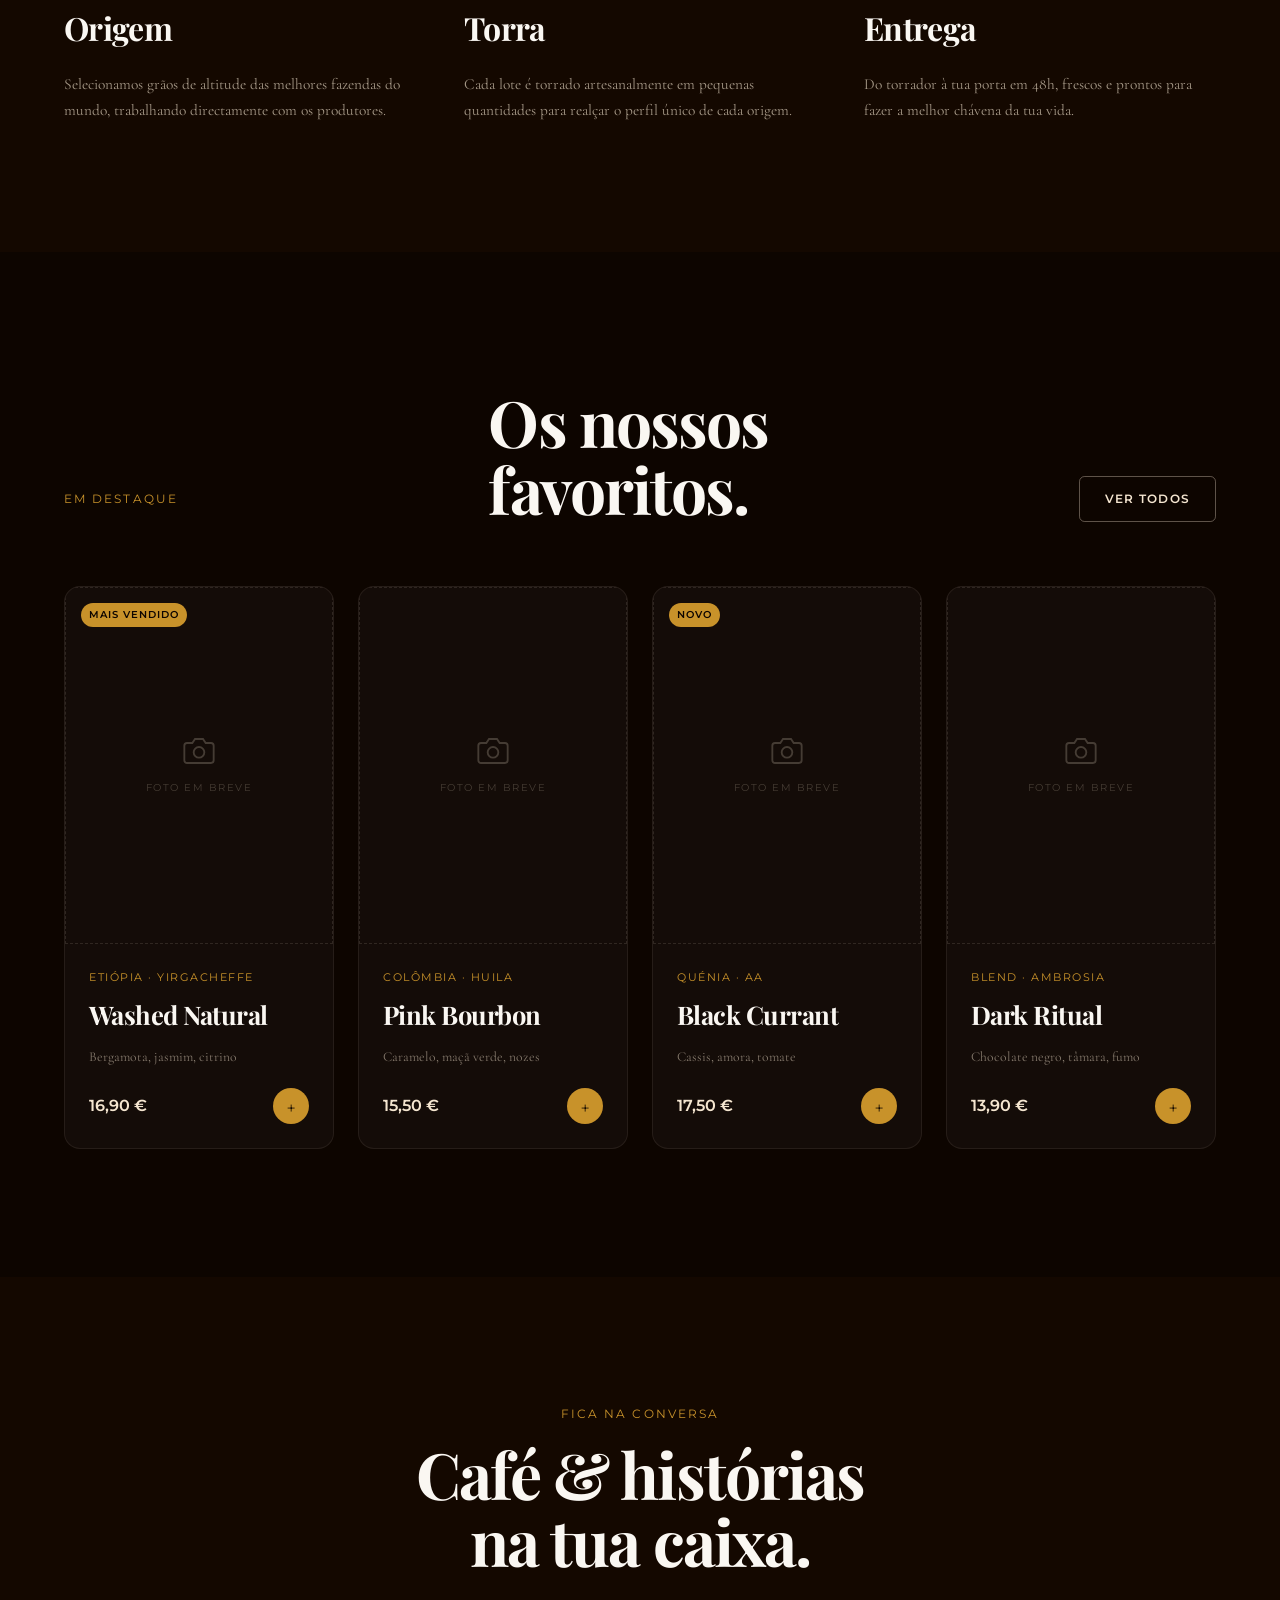
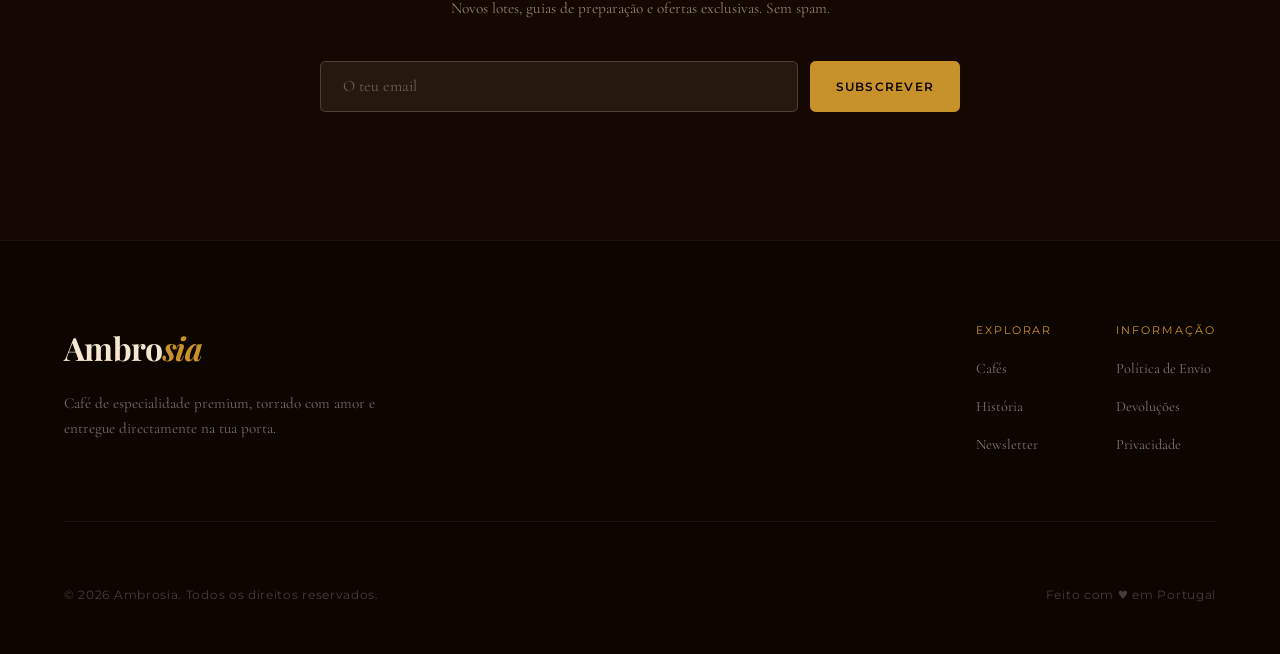
==== commit 413b5280: "Add origin card images — swap placeholders for real photos Replaced img-placeholder divs in the firs" ====
--- a/index.html
+++ b/index.html
@@ -119,10 +119,7 @@
 
       <article class="o-card" style="--h:28">
         <div class="o-img">
-          <div class="img-placeholder">
-            <svg width="28" height="28" viewBox="0 0 24 24" fill="none" stroke="currentColor" stroke-width="1.4" aria-hidden="true"><path d="M23 19a2 2 0 0 1-2 2H3a2 2 0 0 1-2-2V8a2 2 0 0 1 2-2h4l2-3h6l2 3h4a2 2 0 0 1 2 2z"/><circle cx="12" cy="13" r="4"/></svg>
-            <span>Foto em breve</span>
-          </div>
+          <img src="assets/images/origin-ethiopia.png" alt="Plantações de café na Etiópia" loading="lazy">
         </div>
         <div class="o-body">
           <span class="o-num" aria-hidden="true">01</span>
@@ -137,10 +134,7 @@
 
       <article class="o-card" style="--h:15">
         <div class="o-img">
-          <div class="img-placeholder">
-            <svg width="28" height="28" viewBox="0 0 24 24" fill="none" stroke="currentColor" stroke-width="1.4" aria-hidden="true"><path d="M23 19a2 2 0 0 1-2 2H3a2 2 0 0 1-2-2V8a2 2 0 0 1 2-2h4l2-3h6l2 3h4a2 2 0 0 1 2 2z"/><circle cx="12" cy="13" r="4"/></svg>
-            <span>Foto em breve</span>
-          </div>
+          <img src="assets/images/origin-colombia.png" alt="Plantações de café na Colômbia" loading="lazy">
         </div>
         <div class="o-body">
           <span class="o-num" aria-hidden="true">02</span>
@@ -155,10 +149,7 @@
 
       <article class="o-card" style="--h:345">
         <div class="o-img">
-          <div class="img-placeholder">
-            <svg width="28" height="28" viewBox="0 0 24 24" fill="none" stroke="currentColor" stroke-width="1.4" aria-hidden="true"><path d="M23 19a2 2 0 0 1-2 2H3a2 2 0 0 1-2-2V8a2 2 0 0 1 2-2h4l2-3h6l2 3h4a2 2 0 0 1 2 2z"/><circle cx="12" cy="13" r="4"/></svg>
-            <span>Foto em breve</span>
-          </div>
+          <img src="assets/images/origin-kenya.png" alt="Savana do Quénia com girafas" loading="lazy">
         </div>
         <div class="o-body">
           <span class="o-num" aria-hidden="true">03</span>
@@ -173,10 +164,7 @@
 
       <article class="o-card" style="--h:42">
         <div class="o-img">
-          <div class="img-placeholder">
-            <svg width="28" height="28" viewBox="0 0 24 24" fill="none" stroke="currentColor" stroke-width="1.4" aria-hidden="true"><path d="M23 19a2 2 0 0 1-2 2H3a2 2 0 0 1-2-2V8a2 2 0 0 1 2-2h4l2-3h6l2 3h4a2 2 0 0 1 2 2z"/><circle cx="12" cy="13" r="4"/></svg>
-            <span>Foto em breve</span>
-          </div>
+          <img src="assets/images/origin-guatemala.png" alt="Rua colonial em Antigua, Guatemala" loading="lazy">
         </div>
         <div class="o-body">
           <span class="o-num" aria-hidden="true">04</span>
--- a/css/style.css
+++ b/css/style.css
@@ -315,10 +315,10 @@
 #hero {
   position: relative;
   height: 100svh;
-  min-height: 600px;
-  display: flex;
-  align-items: center;
+  min-height: 580px;
   overflow: hidden;
+  display: flex;
+  align-items: center;
 }
 
 .hero-media {
@@ -326,7 +326,8 @@
   inset: 0;
 }
 .hero-video {
-  width: 100%; height: 100%;
+  width: 100%;
+  height: 100%;
   object-fit: cover;
 }
 .hero-overlay {
@@ -334,17 +335,19 @@
   inset: 0;
   background: linear-gradient(
     to bottom,
-    rgba(13,5,0,.35) 0%,
-    rgba(13,5,0,.55) 60%,
-    rgba(13,5,0,.85) 100%
+    rgba(13,5,0,.3) 0%,
+    rgba(13,5,0,.5) 55%,
+    rgba(13,5,0,.88) 100%
   );
 }
 
+/* Content takes full width; padding provides the gutters.
+   No max-width here — the title's own clamp keeps it proportional. */
 .hero-content {
   position: relative;
   z-index: 2;
+  width: 100%;
   padding: 0 var(--g);
-  max-width: 900px;
 }
 
 .hero-eyebrow {
@@ -358,29 +361,39 @@
 
 .hero-title {
   font-family: var(--f-display);
-  font-size: clamp(3.5rem, 9vw, 10rem);
+  font-size: clamp(3rem, 8vw, 8rem);
   font-weight: 900;
   line-height: .95;
   letter-spacing: -.04em;
   color: var(--linen);
-  margin-bottom: 2rem;
+  margin-bottom: 1.75rem;
+}
+/* overflow:hidden clips text during the GSAP slide-up entrance */
+.hero-title .line {
+  display: block;
   overflow: hidden;
-}
-.hero-title .line { display: block; }
+  padding-bottom: .1em;
+}
 .hero-title em { color: var(--amber); font-style: italic; }
 
 .hero-sub {
-  font-size: clamp(1rem, 1.8vw, 1.4rem);
-  color: rgba(250,247,242,.75);
-  margin-bottom: 3rem;
-  line-height: 1.6;
-}
-
-.hero-cta { display: flex; flex-wrap: wrap; gap: 1rem; }
+  max-width: 540px;
+  font-size: clamp(.95rem, 1.5vw, 1.2rem);
+  color: rgba(250,247,242,.78);
+  margin-bottom: 2.5rem;
+  line-height: 1.65;
+}
+
+.hero-cta {
+  display: flex;
+  flex-wrap: wrap;
+  gap: 1rem;
+}
 
 .hero-scroll-hint {
   position: absolute;
-  bottom: 2.5rem; left: var(--g);
+  bottom: 2.5rem;
+  left: var(--g);
   z-index: 2;
   display: flex;
   flex-direction: column;
@@ -393,7 +406,8 @@
   color: rgba(250,247,242,.4);
 }
 .scroll-line {
-  width: 1px; height: 50px;
+  width: 1px;
+  height: 50px;
   background: linear-gradient(to bottom, rgba(200,146,42,.6), transparent);
   animation: scrollPulse 2s ease-in-out infinite;
 }
@@ -507,6 +521,15 @@
   overflow: hidden;
   background: hsl(var(--h, 28), 18%, 12%);
 }
+.o-img img {
+  width: 100%;
+  height: 100%;
+  object-fit: cover;
+  object-position: center;
+  display: block;
+  transition: transform .6s var(--ease);
+}
+.o-card:hover .o-img img { transform: scale(1.06); }
 
 /* Content area below image */
 .o-body {
@@ -1026,6 +1049,387 @@
 }
 .toast.show { transform: translateX(-50%) translateY(0); }
 
+/* ── SUB-PAGE COMPONENTS ─────────────────────────────────────── */
+
+/* Page Hero */
+.page-hero {
+  position: relative;
+  height: 60svh;
+  min-height: 420px;
+  display: flex;
+  align-items: flex-end;
+  padding: 0 var(--g) var(--sv);
+  overflow: hidden;
+}
+.page-hero-bg { position: absolute; inset: 0; }
+.page-hero-overlay {
+  position: absolute;
+  inset: 0;
+  background: linear-gradient(to top, rgba(13,5,0,.9), rgba(13,5,0,.2));
+}
+.page-hero-content { position: relative; z-index: 2; }
+.page-hero-title {
+  font-family: var(--f-display);
+  font-size: clamp(3rem, 8vw, 8rem);
+  font-weight: 900;
+  color: var(--linen);
+  letter-spacing: -.04em;
+  line-height: .95;
+}
+.page-hero-title em { color: var(--amber); font-style: italic; }
+
+/* Filter Bar */
+#filter-bar {
+  display: flex;
+  align-items: center;
+  justify-content: space-between;
+  flex-wrap: wrap;
+  gap: 1rem;
+  padding: 1.5rem var(--g);
+  border-bottom: 1px solid rgba(245,230,208,.06);
+  background: var(--espresso);
+  position: sticky;
+  top: 64px;
+  z-index: 100;
+}
+.filter-pills { display: flex; gap: .5rem; flex-wrap: wrap; }
+.filter-pill {
+  font-family: var(--f-ui);
+  font-size: .7rem;
+  text-transform: uppercase;
+  letter-spacing: .1em;
+  padding: .5em 1.25em;
+  border-radius: 99px;
+  border: 1.5px solid rgba(245,230,208,.15);
+  color: rgba(245,230,208,.55);
+  transition: border-color .25s, color .25s, background .25s;
+  cursor: none;
+}
+.filter-pill:hover { border-color: var(--amber); color: var(--amber); }
+.filter-pill.active { background: var(--amber); color: var(--espresso); border-color: var(--amber); }
+.sort-select {
+  font-family: var(--f-ui);
+  font-size: .72rem;
+  background: rgba(245,230,208,.07);
+  border: 1px solid rgba(245,230,208,.15);
+  color: var(--cream);
+  padding: .5em 1em;
+  border-radius: .35rem;
+  cursor: none;
+}
+.product-count {
+  font-family: var(--f-ui);
+  font-size: .65rem;
+  color: rgba(245,230,208,.4);
+}
+
+/* All Products */
+#all-products { padding: var(--sv) var(--g); background: var(--espresso); }
+.all-products-grid {
+  display: grid;
+  grid-template-columns: repeat(4, 1fr);
+  gap: 1.5rem;
+}
+
+/* Product Hover Overlay */
+.product-hover-overlay {
+  position: absolute;
+  inset: 0;
+  background: rgba(13,5,0,.65);
+  display: flex;
+  align-items: center;
+  justify-content: center;
+  opacity: 0;
+  transition: opacity .3s;
+}
+.product-card:hover .product-hover-overlay { opacity: 1; }
+.product-view-btn {
+  font-family: var(--f-ui);
+  font-size: .72rem;
+  text-transform: uppercase;
+  color: var(--cream);
+  border: 1.5px solid rgba(245,230,208,.4);
+  padding: .6em 1.5em;
+  border-radius: 99px;
+  transition: border-color .25s, color .25s;
+}
+
+/* Product Detail Panel */
+.product-detail-overlay {
+  position: fixed;
+  inset: 0;
+  z-index: 300;
+  background: rgba(13,5,0,.7);
+  opacity: 0;
+  visibility: hidden;
+  transition: opacity .35s, visibility .35s;
+}
+.product-detail-overlay.open { opacity: 1; visibility: visible; }
+.product-detail-panel {
+  position: fixed;
+  right: 0;
+  top: 0;
+  z-index: 350;
+  width: min(480px, 100vw);
+  height: 100vh;
+  background: #1a0a00;
+  border-left: 1px solid rgba(200,146,42,.15);
+  overflow-y: auto;
+  padding: 3rem 2.5rem;
+  transform: translateX(100%);
+  transition: transform .4s var(--ease);
+}
+.product-detail-panel.open { transform: translateX(0); }
+.detail-close {
+  position: absolute;
+  top: 1.5rem;
+  right: 1.5rem;
+  color: rgba(245,230,208,.5);
+  transition: color .25s;
+  cursor: none;
+}
+.detail-close:hover { color: var(--cream); }
+.tag-pill {
+  font-family: var(--f-ui);
+  font-size: .65rem;
+  text-transform: uppercase;
+  padding: .3em .9em;
+  border-radius: 99px;
+  border: 1px solid rgba(245,230,208,.15);
+  color: rgba(245,230,208,.55);
+}
+.checkout-btn {
+  width: 100%;
+  padding: 1em;
+  background: var(--amber);
+  color: var(--espresso);
+  font-family: var(--f-ui);
+  font-size: .8rem;
+  font-weight: 700;
+  text-transform: uppercase;
+  border-radius: .5rem;
+  display: flex;
+  align-items: center;
+  justify-content: center;
+  transition: opacity .25s;
+  cursor: none;
+}
+.checkout-btn:hover { opacity: .85; }
+
+/* About Hero */
+#about-hero {
+  position: relative;
+  height: 85svh;
+  min-height: 500px;
+  display: flex;
+  align-items: flex-end;
+  padding: 0 var(--g) var(--sv);
+  overflow: hidden;
+}
+.about-hero-bg {
+  position: absolute;
+  inset: 0;
+  background: linear-gradient(160deg,#1e3328 0%,#2d4a3e 35%,#3d2000 65%,#0d0500 100%);
+}
+.about-hero-content { position: relative; z-index: 2; max-width: 800px; }
+.about-hero-content h1 {
+  font-family: var(--f-display);
+  font-size: clamp(3.5rem, 9vw, 9rem);
+  font-weight: 900;
+  color: var(--linen);
+  letter-spacing: -.04em;
+  line-height: .95;
+  margin: .75rem 0 1.5rem;
+}
+.about-hero-content h1 em { color: var(--amber); font-style: italic; }
+.about-hero-content p { color: rgba(245,230,208,.7); font-size: clamp(1rem, 1.8vw, 1.4rem); }
+
+/* Story */
+#about-story { padding: var(--sv) var(--g); background: var(--espresso); }
+.story-grid {
+  display: grid;
+  grid-template-columns: 1fr 1fr;
+  gap: clamp(3rem, 6vw, 7rem);
+  align-items: start;
+}
+.story-media { position: relative; }
+.story-img-main { width: 100%; aspect-ratio: 4/5; border-radius: 1rem; overflow: hidden; }
+.story-img-float {
+  width: 55%;
+  aspect-ratio: 1;
+  border-radius: .75rem;
+  margin-top: -30%;
+  margin-left: auto;
+  overflow: hidden;
+}
+.story-content h2 {
+  font-family: var(--f-display);
+  font-size: clamp(2rem, 4vw, 4rem);
+  font-weight: 700;
+  color: var(--linen);
+  letter-spacing: -.03em;
+  line-height: 1.05;
+  margin: .75rem 0 1.5rem;
+}
+.story-content h2 em { color: var(--amber); font-style: italic; }
+.story-content p { color: rgba(245,230,208,.65); line-height: 1.75; margin-bottom: 1.2rem; }
+
+/* Values */
+#about-values { padding: var(--sv) var(--g); background: var(--dark); }
+.values-intro { max-width: 640px; margin-bottom: 4rem; }
+.values-intro h2 {
+  font-family: var(--f-display);
+  font-size: clamp(2rem, 4vw, 4rem);
+  font-weight: 700;
+  color: var(--linen);
+  letter-spacing: -.03em;
+  line-height: 1.05;
+  margin: .75rem 0 1rem;
+}
+.values-intro p { color: rgba(245,230,208,.6); line-height: 1.75; }
+.values-grid { display: grid; grid-template-columns: repeat(3, 1fr); gap: 2rem; }
+.value-card {
+  padding: 2rem;
+  border: 1px solid rgba(245,230,208,.07);
+  border-radius: 1rem;
+  background: rgba(255,255,255,.02);
+  transition: border-color .3s;
+}
+.value-card:hover { border-color: rgba(200,146,42,.25); }
+.value-icon { font-size: 1.75rem; margin-bottom: 1rem; display: block; }
+.value-title {
+  font-family: var(--f-display);
+  font-size: 1.15rem;
+  font-weight: 700;
+  color: var(--linen);
+  margin-bottom: .75rem;
+}
+.value-desc { font-size: .9rem; color: rgba(245,230,208,.55); line-height: 1.65; }
+
+/* Timeline */
+#about-timeline { padding: var(--sv) var(--g); background: var(--espresso); }
+.timeline-title { max-width: 640px; margin-bottom: 4rem; }
+.timeline-title h2 {
+  font-family: var(--f-display);
+  font-size: clamp(2rem, 4vw, 4rem);
+  font-weight: 700;
+  color: var(--linen);
+  letter-spacing: -.03em;
+  margin: .75rem 0;
+}
+.timeline-title h2 em { color: var(--amber); font-style: italic; }
+.timeline { display: flex; flex-direction: column; position: relative; }
+.timeline::before {
+  content: '';
+  position: absolute;
+  left: 50%;
+  top: 0;
+  bottom: 0;
+  width: 1px;
+  background: rgba(200,146,42,.15);
+  transform: translateX(-50%);
+}
+.timeline-item {
+  display: grid;
+  grid-template-columns: 1fr 2rem 1fr;
+  gap: 2rem;
+  align-items: center;
+  padding: 2rem 0;
+}
+.timeline-content {
+  padding: 1.5rem;
+  border: 1px solid rgba(245,230,208,.07);
+  border-radius: .75rem;
+  background: rgba(255,255,255,.02);
+}
+.timeline-year {
+  font-family: var(--f-display);
+  font-size: 1.75rem;
+  font-weight: 700;
+  color: var(--amber);
+  letter-spacing: -.02em;
+  margin-bottom: .25rem;
+}
+.timeline-event {
+  font-family: var(--f-display);
+  font-size: 1.1rem;
+  font-weight: 700;
+  color: var(--linen);
+  margin-bottom: .5rem;
+}
+.timeline-desc { font-size: .9rem; color: rgba(245,230,208,.55); line-height: 1.65; }
+.timeline-dot {
+  width: 10px;
+  height: 10px;
+  border-radius: 50%;
+  background: var(--amber);
+  border: 2px solid var(--espresso);
+  box-shadow: 0 0 0 4px rgba(200,146,42,.2);
+  justify-self: center;
+}
+
+/* Team */
+#about-team { padding: var(--sv) var(--g); background: var(--dark); }
+.team-header { max-width: 640px; margin-bottom: 4rem; }
+.team-header h2 {
+  font-family: var(--f-display);
+  font-size: clamp(2rem, 4vw, 4rem);
+  font-weight: 700;
+  color: var(--linen);
+  letter-spacing: -.03em;
+  margin: .75rem 0;
+}
+.team-header h2 em { color: var(--amber); font-style: italic; }
+.team-grid { display: grid; grid-template-columns: repeat(3, 1fr); gap: 2rem; }
+.team-card { text-align: center; }
+.team-img-wrap { width: 100%; aspect-ratio: 3/4; border-radius: 1rem; overflow: hidden; margin-bottom: 1.25rem; }
+.team-name { font-family: var(--f-display); font-size: 1.2rem; font-weight: 700; color: var(--linen); margin-bottom: .3rem; }
+.team-role { font-family: var(--f-ui); font-size: .7rem; text-transform: uppercase; letter-spacing: .12em; color: var(--amber); }
+
+/* About CTA */
+#about-cta { padding: var(--sv) var(--g); background: var(--espresso); text-align: center; }
+#about-cta h2 {
+  font-family: var(--f-display);
+  font-size: clamp(2.2rem, 5vw, 5rem);
+  font-weight: 700;
+  color: var(--linen);
+  letter-spacing: -.03em;
+  line-height: 1.05;
+  margin: 1rem 0 1.5rem;
+}
+#about-cta h2 em { color: var(--amber); font-style: italic; }
+#about-cta p { color: rgba(245,230,208,.6); margin-bottom: 2.5rem; }
+.about-cta-btns { display: flex; gap: 1rem; justify-content: center; flex-wrap: wrap; }
+
+/* Gallery */
+.about-gallery { display: flex; gap: 2px; height: 55vh; min-height: 300px; overflow: hidden; }
+.gallery-item { flex: 1; overflow: hidden; }
+.gallery-item-inner { width: 100%; height: 100%; transition: transform .8s var(--ease); }
+.gallery-item:hover .gallery-item-inner { transform: scale(1.05); }
+
+/* Certifications */
+.cert-section { padding: var(--sv) var(--g); background: var(--dark); text-align: center; }
+.cert-section h2 {
+  font-family: var(--f-display);
+  font-size: clamp(2rem, 4vw, 4rem);
+  font-weight: 700;
+  color: var(--linen);
+  letter-spacing: -.03em;
+  margin: .75rem 0 clamp(2.5rem, 5vw, 5rem);
+}
+.cert-grid { display: grid; grid-template-columns: repeat(4, 1fr); gap: 2rem; text-align: center; }
+.cert-icon { font-size: 2.5rem; margin-bottom: .8rem; }
+.cert-name {
+  font-family: var(--f-ui);
+  font-size: .65rem;
+  font-weight: 700;
+  letter-spacing: .16em;
+  text-transform: uppercase;
+  color: var(--amber);
+  margin-bottom: .3rem;
+}
+.cert-desc { font-family: var(--f-body); font-size: .9rem; color: rgba(245,230,208,.45); line-height: 1.5; }
+
 /* ── RESPONSIVE ─────────────────────────────────────────────── */
 @media (max-width: 1100px) {
   .products-grid { grid-template-columns: repeat(2, 1fr); }
@@ -1042,10 +1446,25 @@
   .footer-top { flex-direction: column; gap: 3rem; }
   .newsletter-form { flex-direction: column; }
   .nl-input { min-width: 0; }
+  .story-grid { grid-template-columns: 1fr; }
+  .story-img-float { display: none; }
+  .values-grid { grid-template-columns: repeat(2, 1fr); }
+  .team-grid { grid-template-columns: repeat(2, 1fr); }
+  .all-products-grid { grid-template-columns: repeat(2, 1fr); }
+  .timeline::before { left: 1rem; }
+  .timeline-item { grid-template-columns: 1fr; gap: .5rem; }
+  .timeline-dot { justify-self: start; }
+  .timeline-empty { display: none; }
+  .cert-grid { grid-template-columns: repeat(2, 1fr); }
+  .about-gallery { flex-direction: column; height: auto; }
+  .gallery-item { aspect-ratio: 16/9; }
 }
 
 @media (max-width: 480px) {
   .products-grid { grid-template-columns: 1fr; }
+  .all-products-grid { grid-template-columns: 1fr; }
+  .values-grid { grid-template-columns: 1fr; }
+  .team-grid { grid-template-columns: 1fr; }
 }
 
 @media (prefers-reduced-motion: reduce) {
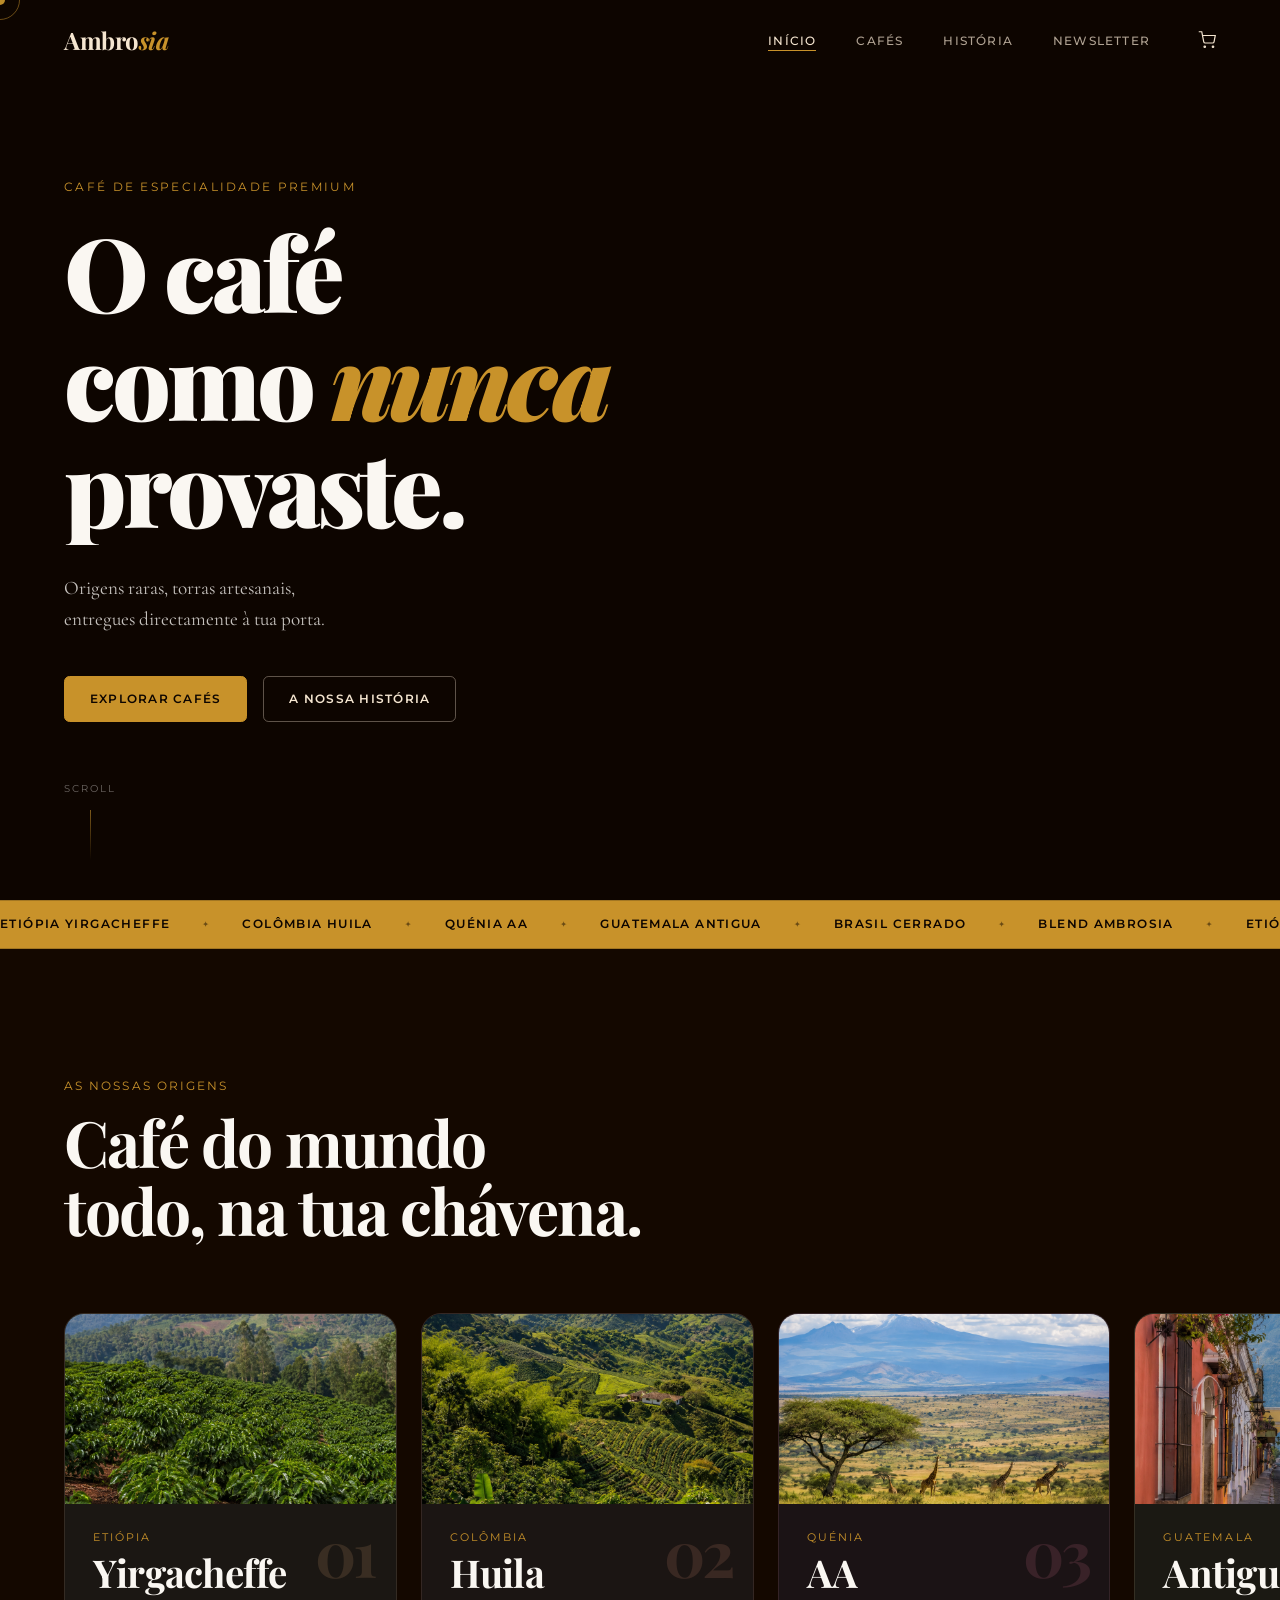
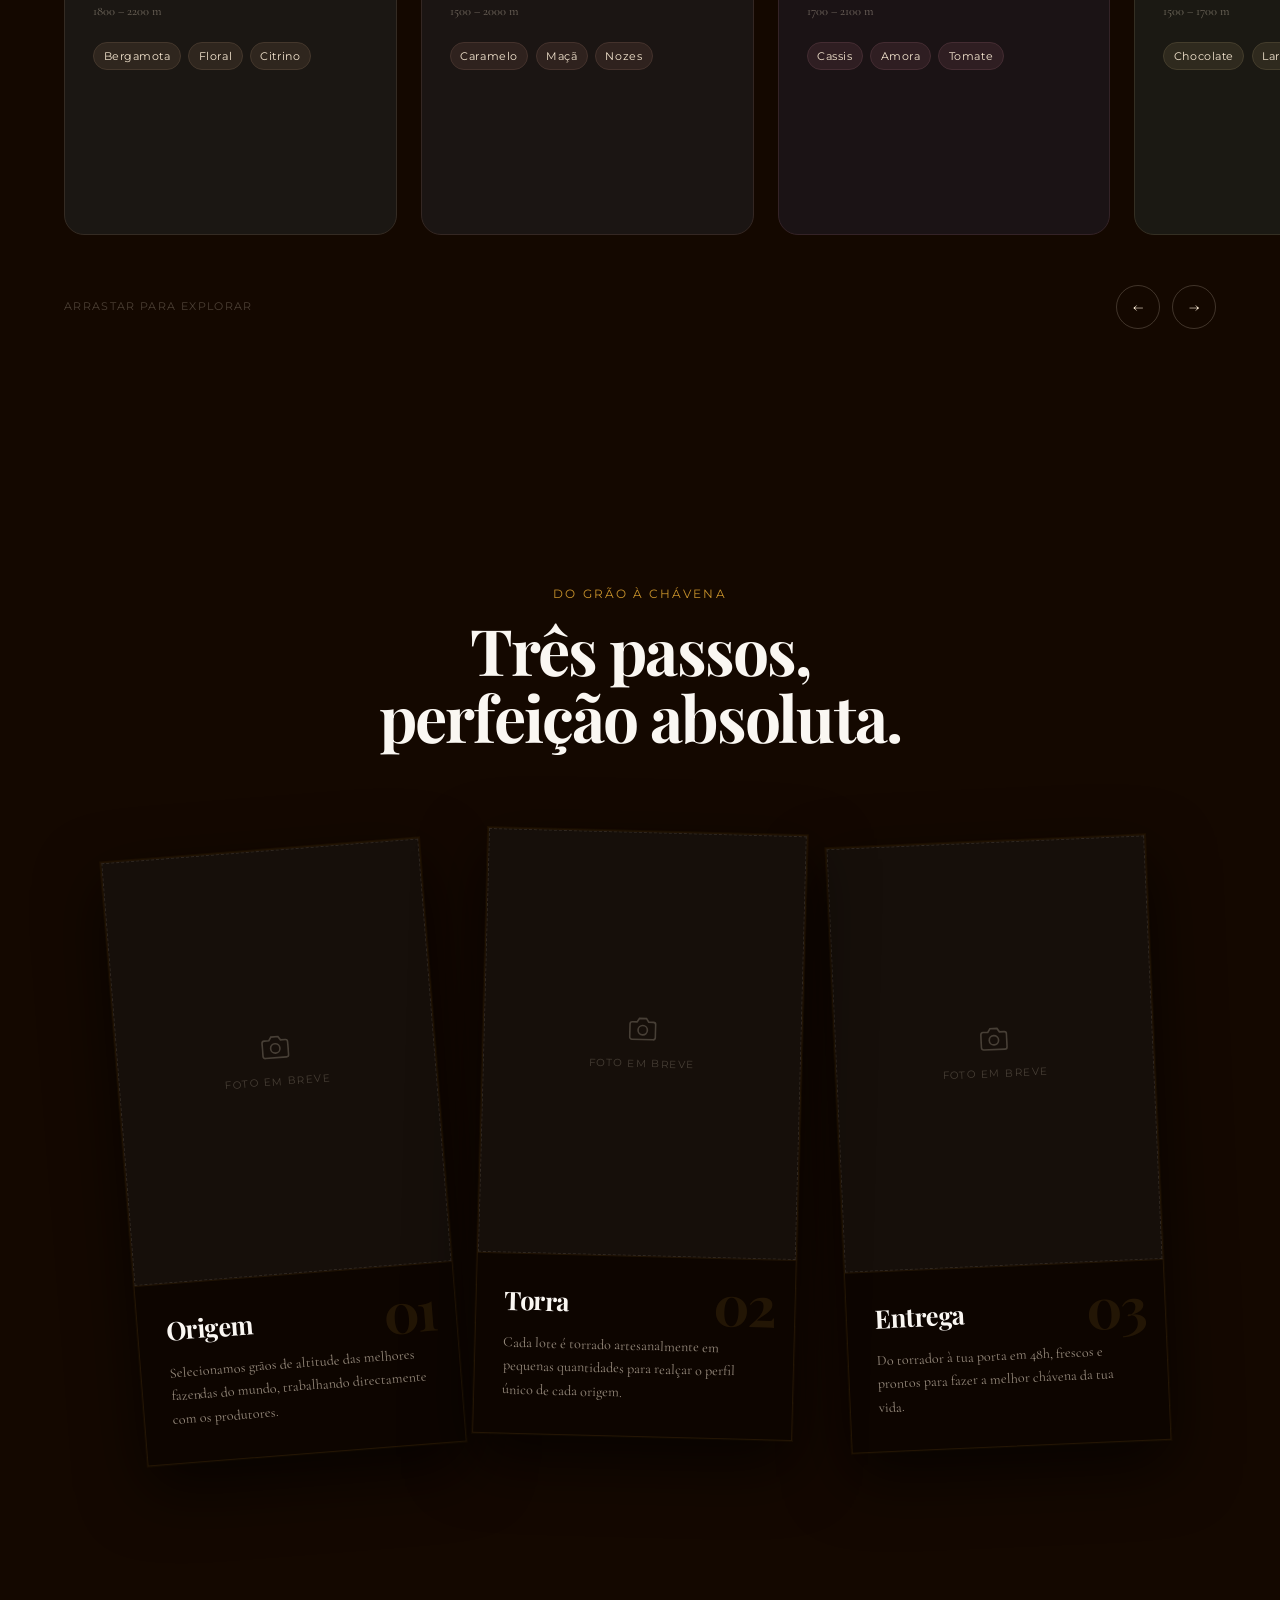
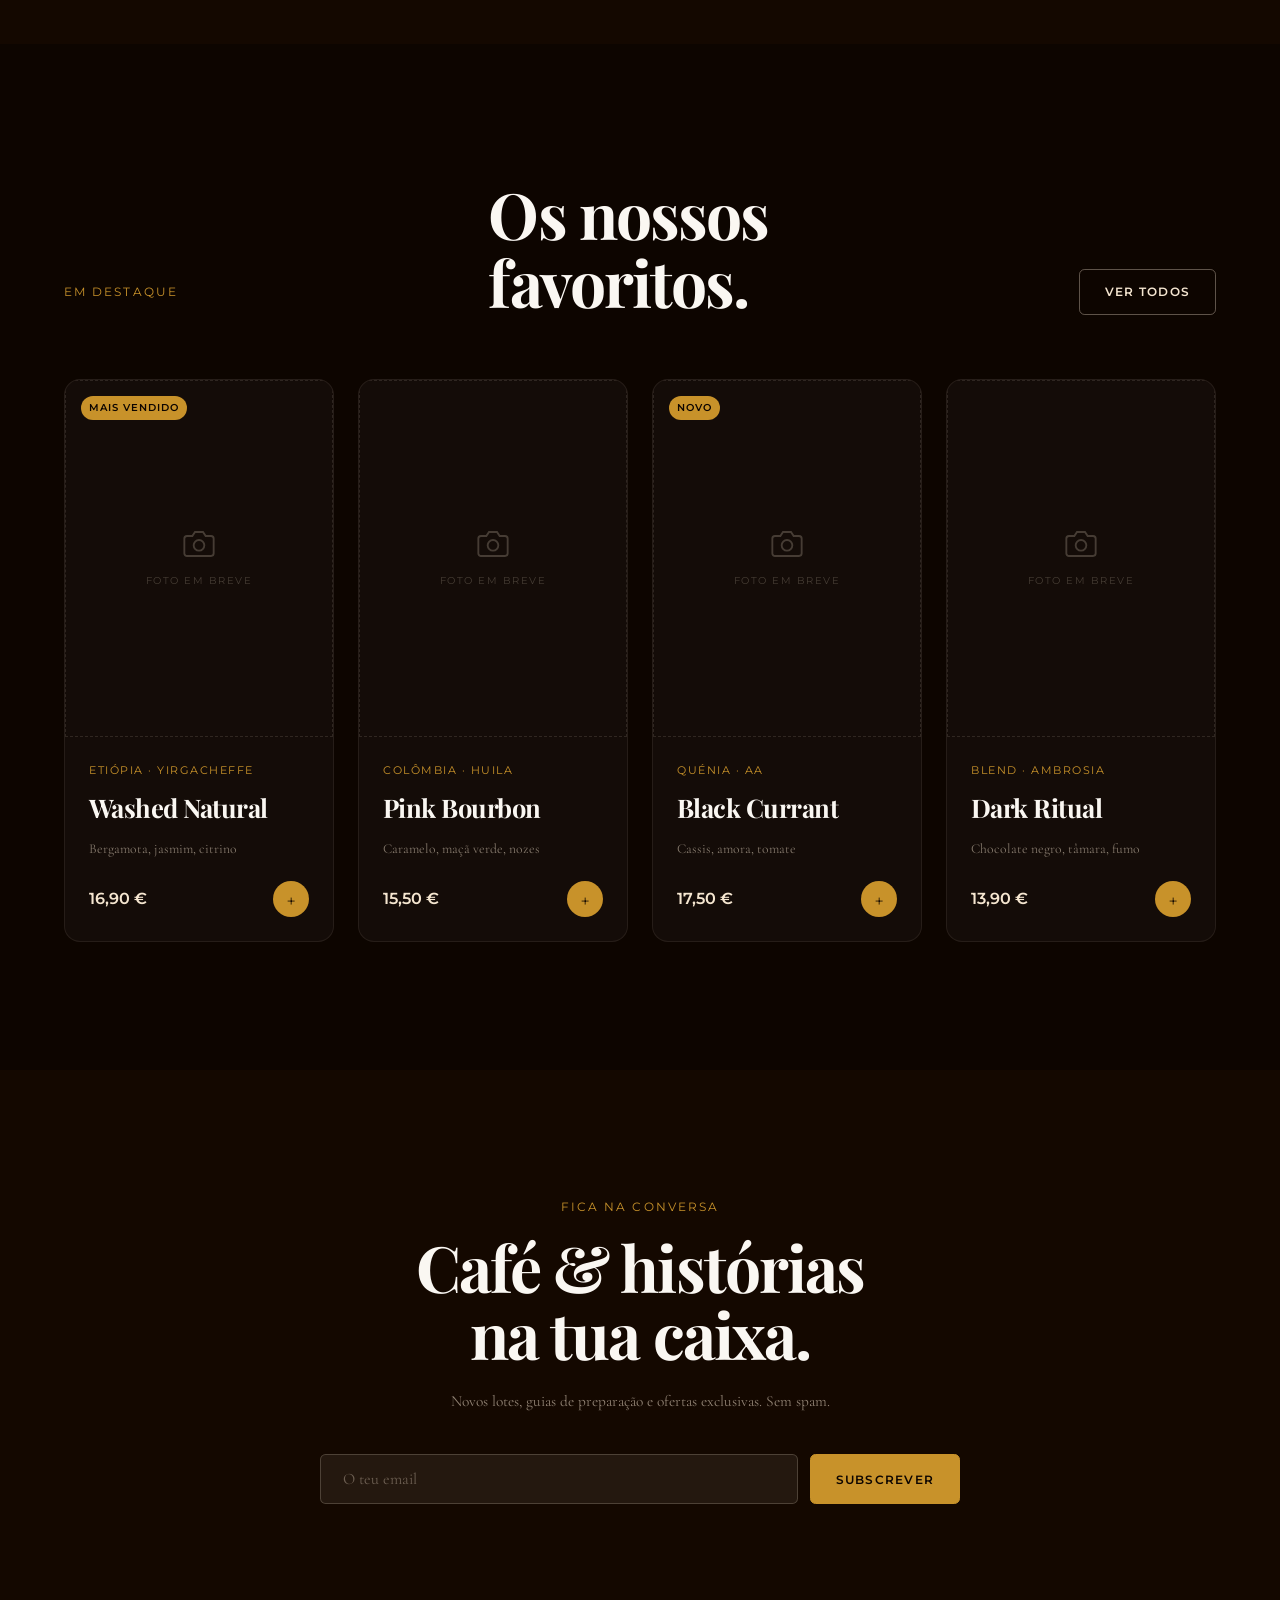
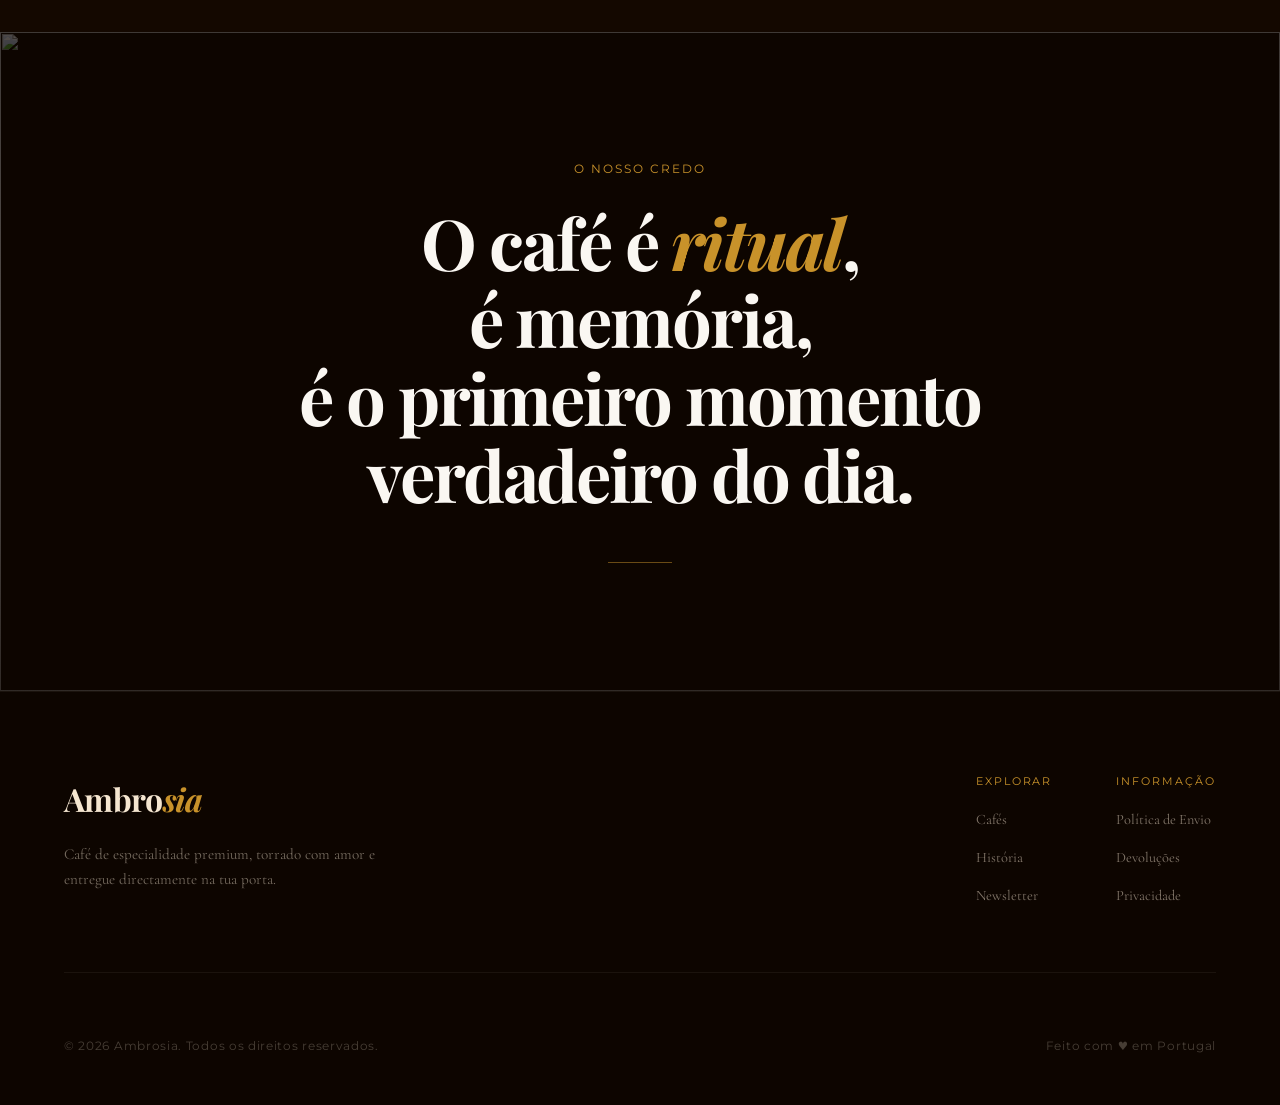
==== commit 19d1046e: "Reorder sections & rebuild Process as tilted photo cards - Moved Manifesto section to last position " ====
--- a/index.html
+++ b/index.html
@@ -207,20 +207,6 @@
   </div>
 </section>
 
-<!-- ─── MANIFESTO ───────────────────────────────────────────── -->
-<section id="manifesto" aria-label="Manifesto">
-  <div class="manifesto-inner">
-    <p class="section-label">O Nosso Credo</p>
-    <blockquote class="manifesto-quote">
-      O café é <em>ritual</em>,<br>
-      é memória,<br>
-      é o primeiro momento<br>
-      verdadeiro do dia.
-    </blockquote>
-    <div class="manifesto-line" aria-hidden="true"></div>
-  </div>
-</section>
-
 <!-- ─── PROCESS ─────────────────────────────────────────────── -->
 <section id="process" aria-label="O nosso processo">
   <div class="process-head">
@@ -228,22 +214,50 @@
     <h2 class="process-title">Três passos,<br>perfeição absoluta.</h2>
   </div>
 
-  <div class="process-steps">
-    <div class="process-step">
-      <div class="step-num" aria-hidden="true">01</div>
-      <h3>Origem</h3>
-      <p>Selecionamos grãos de altitude das melhores fazendas do mundo, trabalhando directamente com os produtores.</p>
-    </div>
-    <div class="process-step">
-      <div class="step-num" aria-hidden="true">02</div>
-      <h3>Torra</h3>
-      <p>Cada lote é torrado artesanalmente em pequenas quantidades para realçar o perfil único de cada origem.</p>
-    </div>
-    <div class="process-step">
-      <div class="step-num" aria-hidden="true">03</div>
-      <h3>Entrega</h3>
-      <p>Do torrador à tua porta em 48h, frescos e prontos para fazer a melhor chávena da tua vida.</p>
-    </div>
+  <div class="process-cards">
+
+    <div class="process-card process-card--1">
+      <div class="pc-img">
+        <div class="img-placeholder">
+          <svg width="28" height="28" viewBox="0 0 24 24" fill="none" stroke="currentColor" stroke-width="1.4" aria-hidden="true"><path d="M23 19a2 2 0 0 1-2 2H3a2 2 0 0 1-2-2V8a2 2 0 0 1 2-2h4l2-3h6l2 3h4a2 2 0 0 1 2 2z"/><circle cx="12" cy="13" r="4"/></svg>
+          <span>Foto em breve</span>
+        </div>
+      </div>
+      <div class="pc-body">
+        <span class="pc-num" aria-hidden="true">01</span>
+        <h3 class="pc-title">Origem</h3>
+        <p class="pc-text">Selecionamos grãos de altitude das melhores fazendas do mundo, trabalhando directamente com os produtores.</p>
+      </div>
+    </div>
+
+    <div class="process-card process-card--2">
+      <div class="pc-img">
+        <div class="img-placeholder">
+          <svg width="28" height="28" viewBox="0 0 24 24" fill="none" stroke="currentColor" stroke-width="1.4" aria-hidden="true"><path d="M23 19a2 2 0 0 1-2 2H3a2 2 0 0 1-2-2V8a2 2 0 0 1 2-2h4l2-3h6l2 3h4a2 2 0 0 1 2 2z"/><circle cx="12" cy="13" r="4"/></svg>
+          <span>Foto em breve</span>
+        </div>
+      </div>
+      <div class="pc-body">
+        <span class="pc-num" aria-hidden="true">02</span>
+        <h3 class="pc-title">Torra</h3>
+        <p class="pc-text">Cada lote é torrado artesanalmente em pequenas quantidades para realçar o perfil único de cada origem.</p>
+      </div>
+    </div>
+
+    <div class="process-card process-card--3">
+      <div class="pc-img">
+        <div class="img-placeholder">
+          <svg width="28" height="28" viewBox="0 0 24 24" fill="none" stroke="currentColor" stroke-width="1.4" aria-hidden="true"><path d="M23 19a2 2 0 0 1-2 2H3a2 2 0 0 1-2-2V8a2 2 0 0 1 2-2h4l2-3h6l2 3h4a2 2 0 0 1 2 2z"/><circle cx="12" cy="13" r="4"/></svg>
+          <span>Foto em breve</span>
+        </div>
+      </div>
+      <div class="pc-body">
+        <span class="pc-num" aria-hidden="true">03</span>
+        <h3 class="pc-title">Entrega</h3>
+        <p class="pc-text">Do torrador à tua porta em 48h, frescos e prontos para fazer a melhor chávena da tua vida.</p>
+      </div>
+    </div>
+
   </div>
 </section>
 
@@ -345,6 +359,24 @@
       <input type="email" id="nl-email" class="nl-input" placeholder="O teu email" required autocomplete="email">
       <button type="submit" class="btn btn-primary">Subscrever</button>
     </form>
+  </div>
+</section>
+
+<!-- ─── MANIFESTO ───────────────────────────────────────────── -->
+<section id="manifesto" aria-label="Manifesto">
+  <div class="manifesto-bg" aria-hidden="true">
+    <img src="assets/images/manifesto-bg.png" alt="">
+    <div class="manifesto-overlay"></div>
+  </div>
+  <div class="manifesto-inner">
+    <p class="section-label">O Nosso Credo</p>
+    <blockquote class="manifesto-quote">
+      O café é <em>ritual</em>,<br>
+      é memória,<br>
+      é o primeiro momento<br>
+      verdadeiro do dia.
+    </blockquote>
+    <div class="manifesto-line" aria-hidden="true"></div>
   </div>
 </section>
 
--- a/css/style.css
+++ b/css/style.css
@@ -641,11 +641,40 @@
 
 /* ── MANIFESTO ──────────────────────────────────────────────── */
 #manifesto {
+  position: relative;
   padding: var(--sv) var(--g);
+  text-align: center;
+  overflow: hidden;
+  /* fallback bg while image loads */
   background: var(--espresso);
-  text-align: center;
-}
-.manifesto-inner { max-width: 900px; margin: 0 auto; }
+}
+.manifesto-bg {
+  position: absolute;
+  inset: 0;
+}
+.manifesto-bg img {
+  width: 100%;
+  height: 100%;
+  object-fit: cover;
+  object-position: center;
+  display: block;
+}
+.manifesto-overlay {
+  position: absolute;
+  inset: 0;
+  background: linear-gradient(
+    to bottom,
+    rgba(13,5,0,.72) 0%,
+    rgba(13,5,0,.60) 50%,
+    rgba(13,5,0,.80) 100%
+  );
+}
+.manifesto-inner {
+  position: relative;
+  z-index: 2;
+  max-width: 900px;
+  margin: 0 auto;
+}
 .manifesto-quote {
   font-family: var(--f-display);
   font-size: clamp(2.2rem, 5.5vw, 6rem);
@@ -668,10 +697,12 @@
 #process {
   padding: var(--sv) var(--g);
   background: var(--dark);
+  overflow: hidden;
 }
 .process-head {
   max-width: 600px;
-  margin-bottom: 5rem;
+  margin: 0 auto 5rem;
+  text-align: center;
 }
 .process-title {
   font-family: var(--f-display);
@@ -683,41 +714,97 @@
   margin-top: .5rem;
 }
 
-.process-steps {
-  display: grid;
-  grid-template-columns: repeat(auto-fit, minmax(240px, 1fr));
-  gap: 3rem;
-}
-.process-step { position: relative; padding-top: 1.5rem; }
-.process-step::before {
-  content: '';
+/* Three tilted photo cards */
+.process-cards {
+  display: flex;
+  justify-content: center;
+  align-items: flex-end;
+  gap: clamp(1.25rem, 3vw, 2.5rem);
+  padding-bottom: 5rem;
+}
+
+.process-card {
+  flex-shrink: 0;
+  width: clamp(240px, 25vw, 320px);
+  background: var(--espresso);
+  border: 1px solid rgba(200,146,42,.12);
+  box-shadow: 0 24px 64px rgba(0,0,0,.65), 0 0 0 1px rgba(200,146,42,.06);
+  transition: transform .45s var(--ease), box-shadow .45s var(--ease), z-index 0s .45s;
+  position: relative;
+}
+.process-card--1 { transform: rotate(-4.5deg) translateY(18px); }
+.process-card--2 { transform: rotate(1.5deg); z-index: 2; }
+.process-card--3 { transform: rotate(-2.5deg) translateY(10px); }
+
+.process-card:hover {
+  transform: rotate(0deg) translateY(-12px) !important;
+  box-shadow: 0 40px 90px rgba(0,0,0,.75), 0 0 0 1px rgba(200,146,42,.25);
+  z-index: 10;
+  transition: transform .45s var(--ease), box-shadow .45s var(--ease), z-index 0s;
+}
+
+.pc-img {
+  width: 100%;
+  aspect-ratio: 3/4;
+  overflow: hidden;
+  background: rgba(255,255,255,.04);
+}
+.pc-img img {
+  width: 100%;
+  height: 100%;
+  object-fit: cover;
+  display: block;
+  transition: transform .6s var(--ease);
+}
+.pc-img .img-placeholder {
+  width: 100%;
+  height: 100%;
+  aspect-ratio: unset;
+}
+.process-card:hover .pc-img img { transform: scale(1.05); }
+
+.pc-body {
+  padding: 1.5rem 1.75rem 2rem;
+  position: relative;
+  border-top: 1px solid rgba(200,146,42,.1);
+}
+.pc-num {
   position: absolute;
-  top: 0; left: 0;
-  width: 2.5rem; height: 1px;
-  background: var(--amber);
-}
-
-.step-num {
-  font-family: var(--f-display);
-  font-size: 5rem;
+  top: 1rem; right: 1.25rem;
+  font-family: var(--f-display);
+  font-size: 3.5rem;
   font-weight: 700;
   line-height: 1;
   letter-spacing: -.04em;
-  color: rgba(200,146,42,.15);
-  margin-bottom: .5rem;
-}
-.process-step h3 {
-  font-family: var(--f-display);
-  font-size: clamp(1.5rem, 2.5vw, 2.2rem);
+  color: rgba(200,146,42,.12);
+  user-select: none;
+}
+.pc-title {
+  font-family: var(--f-display);
+  font-size: clamp(1.3rem, 2vw, 1.8rem);
   font-weight: 700;
   color: var(--linen);
   letter-spacing: -.02em;
-  margin-bottom: 1rem;
-}
-.process-step p {
-  font-size: clamp(.95rem, 1.2vw, 1.1rem);
-  color: rgba(245,230,208,.65);
-  line-height: 1.7;
+  margin-bottom: .6rem;
+}
+.pc-text {
+  font-size: clamp(.85rem, 1.1vw, 1rem);
+  color: rgba(245,230,208,.6);
+  line-height: 1.65;
+}
+
+@media (max-width: 768px) {
+  .process-cards {
+    flex-direction: column;
+    align-items: center;
+    padding-bottom: 2rem;
+    gap: 2rem;
+  }
+  .process-card--1,
+  .process-card--2,
+  .process-card--3 { transform: none !important; }
+  .process-card { width: min(320px, 90vw); }
+  .pc-img { aspect-ratio: 16/9; }
 }
 
 /* ── FEATURED PRODUCTS ──────────────────────────────────────── */
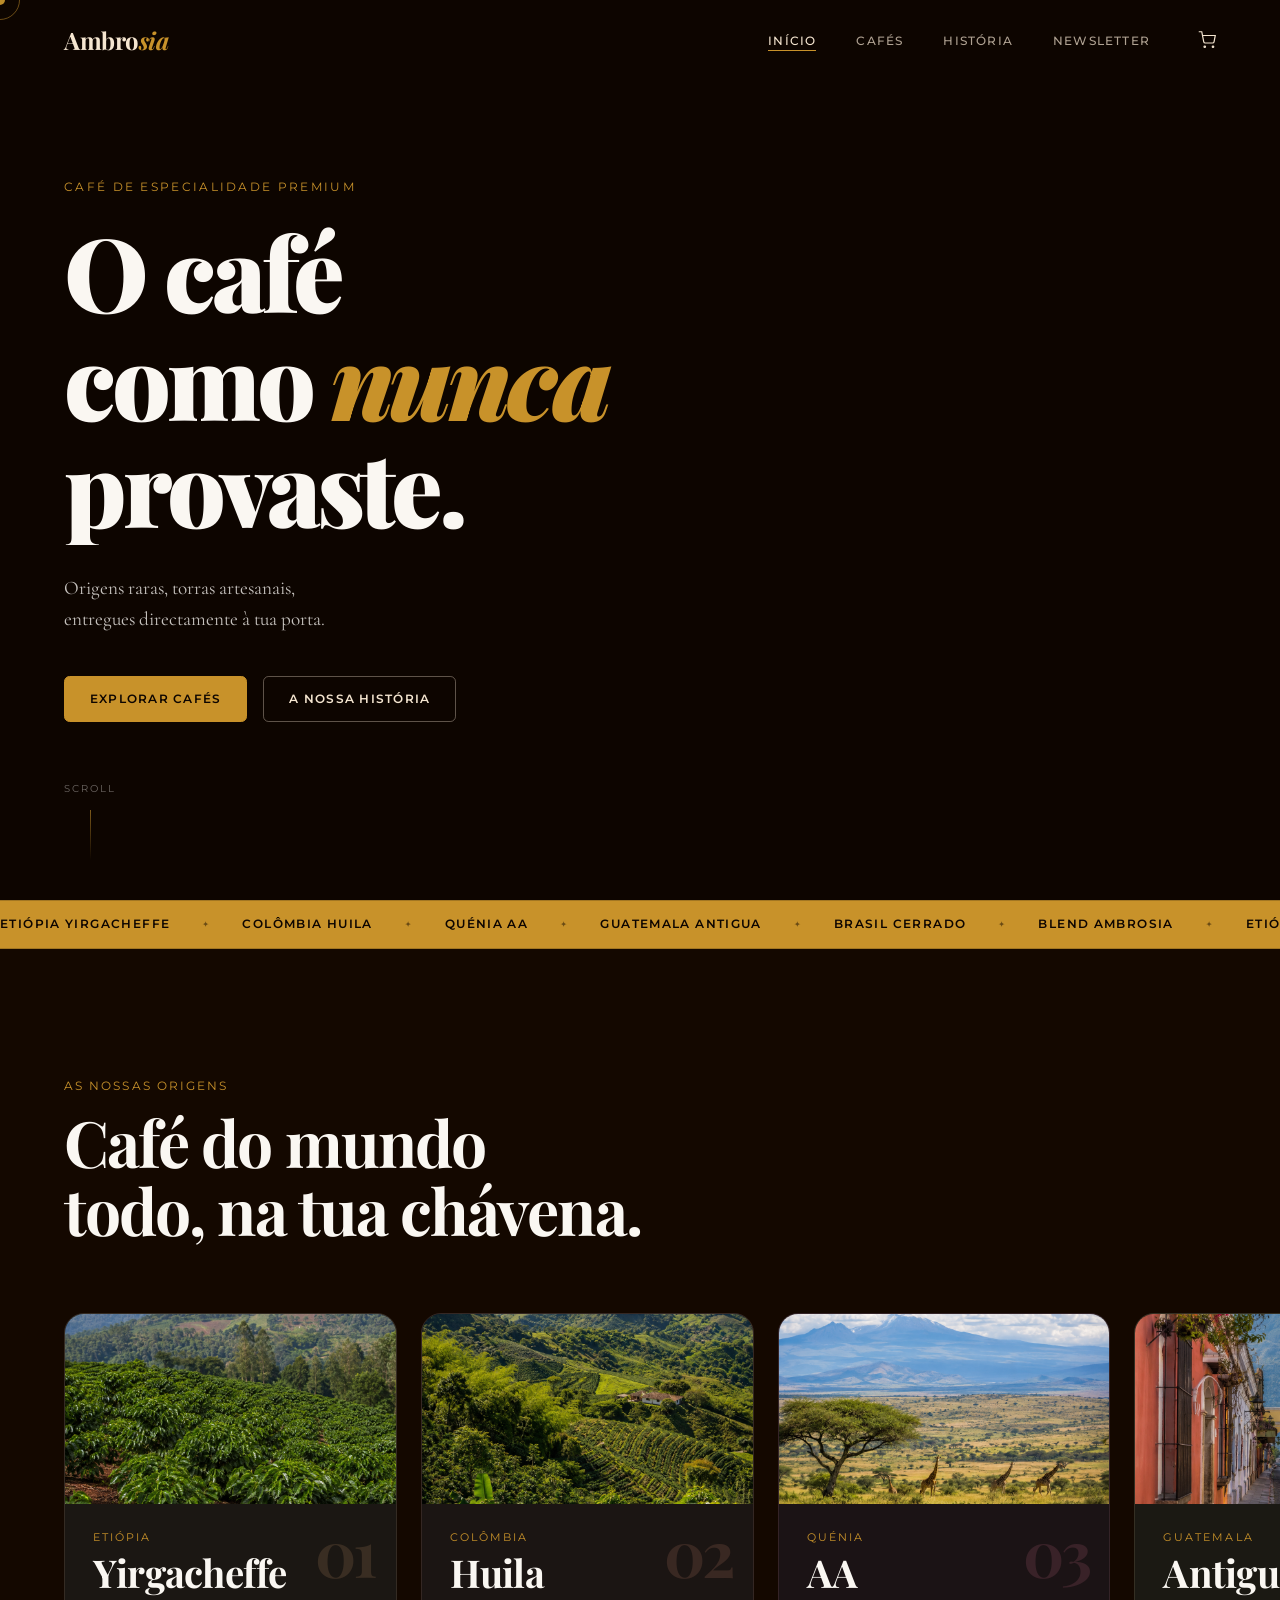
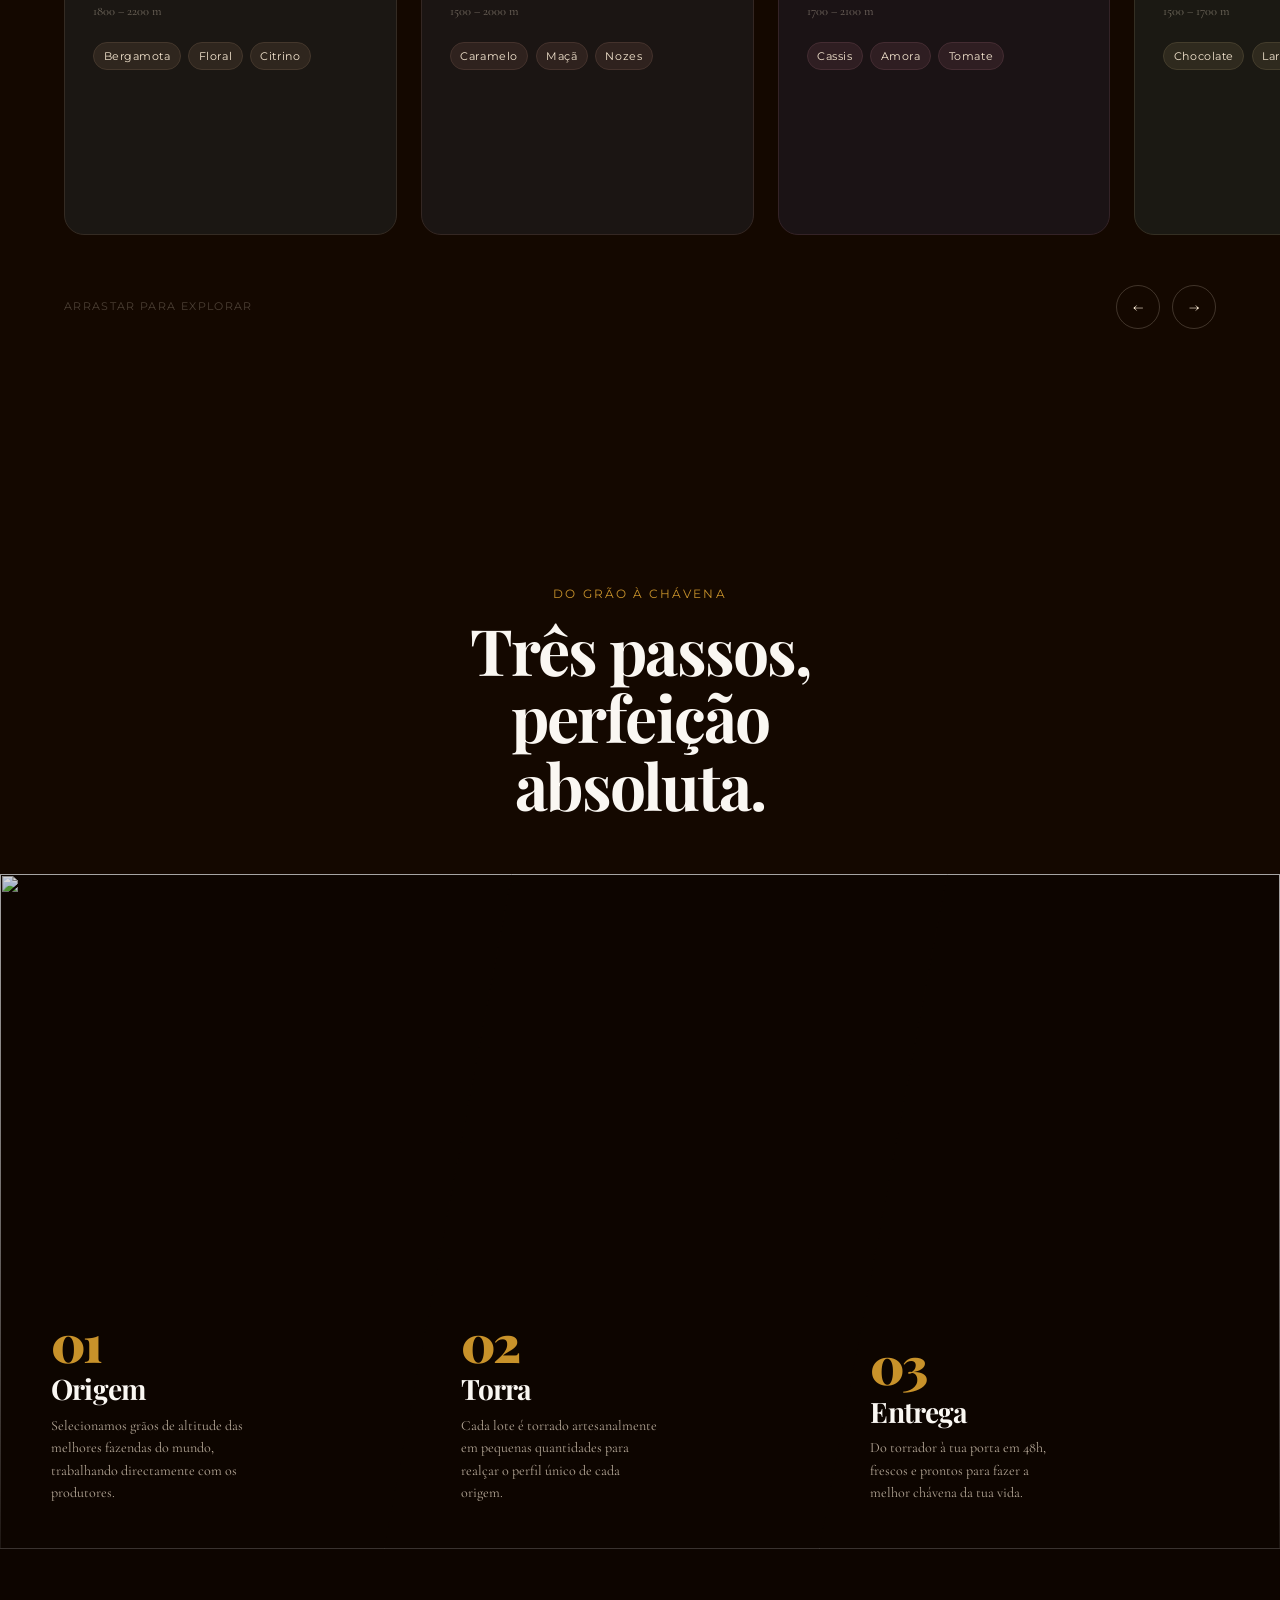
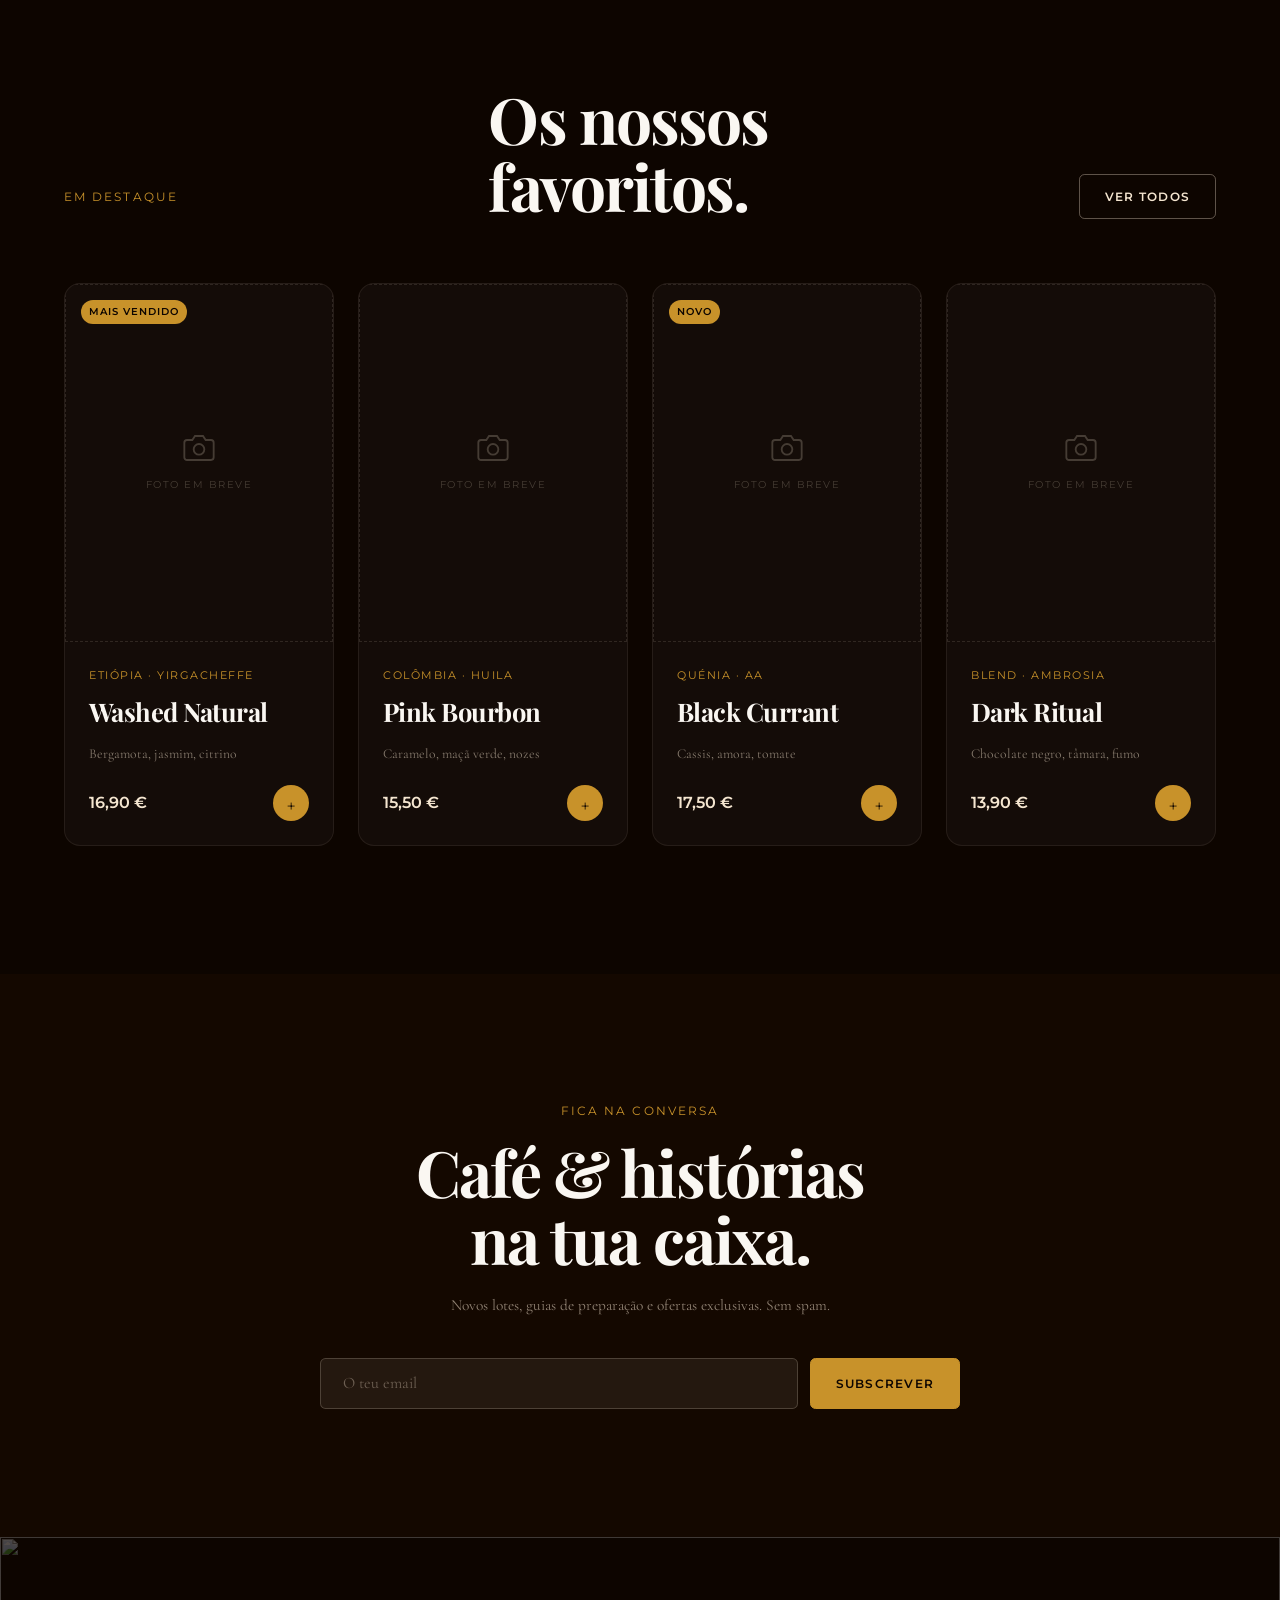
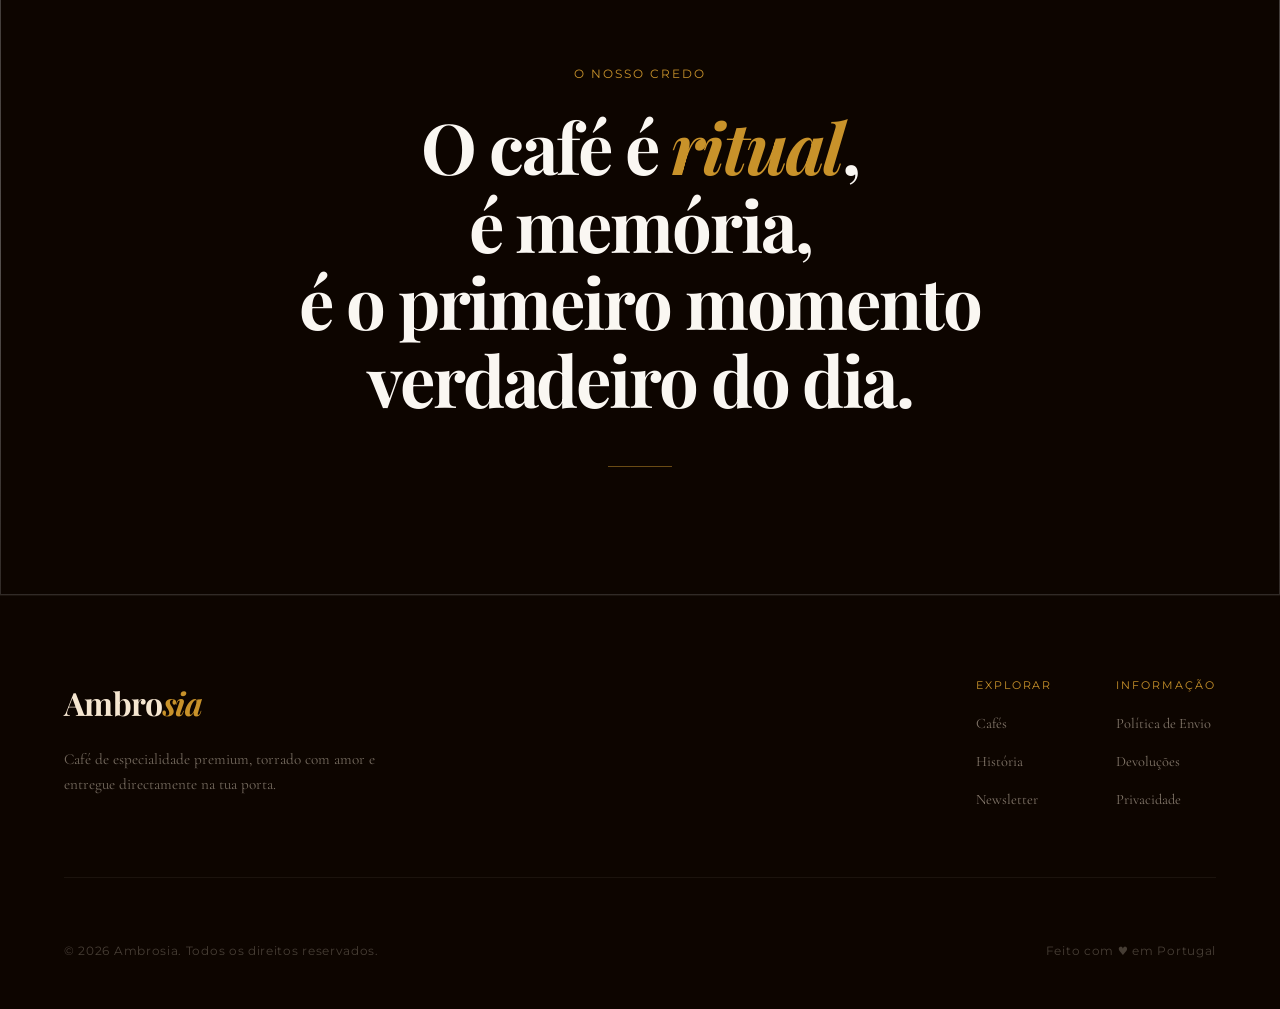
==== commit 92c0a18f: "Rebuild process section as full-bleed diagonal panels Replaces tilted card layout with three clip-pa" ====
--- a/index.html
+++ b/index.html
@@ -214,47 +214,41 @@
     <h2 class="process-title">Três passos,<br>perfeição absoluta.</h2>
   </div>
 
-  <div class="process-cards">
-
-    <div class="process-card process-card--1">
-      <div class="pc-img">
-        <div class="img-placeholder">
-          <svg width="28" height="28" viewBox="0 0 24 24" fill="none" stroke="currentColor" stroke-width="1.4" aria-hidden="true"><path d="M23 19a2 2 0 0 1-2 2H3a2 2 0 0 1-2-2V8a2 2 0 0 1 2-2h4l2-3h6l2 3h4a2 2 0 0 1 2 2z"/><circle cx="12" cy="13" r="4"/></svg>
-          <span>Foto em breve</span>
-        </div>
-      </div>
-      <div class="pc-body">
-        <span class="pc-num" aria-hidden="true">01</span>
-        <h3 class="pc-title">Origem</h3>
-        <p class="pc-text">Selecionamos grãos de altitude das melhores fazendas do mundo, trabalhando directamente com os produtores.</p>
-      </div>
-    </div>
-
-    <div class="process-card process-card--2">
-      <div class="pc-img">
-        <div class="img-placeholder">
-          <svg width="28" height="28" viewBox="0 0 24 24" fill="none" stroke="currentColor" stroke-width="1.4" aria-hidden="true"><path d="M23 19a2 2 0 0 1-2 2H3a2 2 0 0 1-2-2V8a2 2 0 0 1 2-2h4l2-3h6l2 3h4a2 2 0 0 1 2 2z"/><circle cx="12" cy="13" r="4"/></svg>
-          <span>Foto em breve</span>
-        </div>
-      </div>
-      <div class="pc-body">
-        <span class="pc-num" aria-hidden="true">02</span>
-        <h3 class="pc-title">Torra</h3>
-        <p class="pc-text">Cada lote é torrado artesanalmente em pequenas quantidades para realçar o perfil único de cada origem.</p>
-      </div>
-    </div>
-
-    <div class="process-card process-card--3">
-      <div class="pc-img">
-        <div class="img-placeholder">
-          <svg width="28" height="28" viewBox="0 0 24 24" fill="none" stroke="currentColor" stroke-width="1.4" aria-hidden="true"><path d="M23 19a2 2 0 0 1-2 2H3a2 2 0 0 1-2-2V8a2 2 0 0 1 2-2h4l2-3h6l2 3h4a2 2 0 0 1 2 2z"/><circle cx="12" cy="13" r="4"/></svg>
-          <span>Foto em breve</span>
-        </div>
-      </div>
-      <div class="pc-body">
-        <span class="pc-num" aria-hidden="true">03</span>
-        <h3 class="pc-title">Entrega</h3>
-        <p class="pc-text">Do torrador à tua porta em 48h, frescos e prontos para fazer a melhor chávena da tua vida.</p>
+  <div class="process-panels">
+
+    <div class="process-panel process-panel--1">
+      <div class="pp-bg">
+        <img src="assets/images/process-01.png" alt="" loading="lazy">
+        <div class="pp-overlay"></div>
+      </div>
+      <div class="pp-content">
+        <span class="pp-num">01</span>
+        <h3 class="pp-title">Origem</h3>
+        <p class="pp-text">Selecionamos grãos de altitude das melhores fazendas do mundo, trabalhando directamente com os produtores.</p>
+      </div>
+    </div>
+
+    <div class="process-panel process-panel--2">
+      <div class="pp-bg">
+        <img src="assets/images/process-02.png" alt="" loading="lazy">
+        <div class="pp-overlay"></div>
+      </div>
+      <div class="pp-content">
+        <span class="pp-num">02</span>
+        <h3 class="pp-title">Torra</h3>
+        <p class="pp-text">Cada lote é torrado artesanalmente em pequenas quantidades para realçar o perfil único de cada origem.</p>
+      </div>
+    </div>
+
+    <div class="process-panel process-panel--3">
+      <div class="pp-bg">
+        <img src="assets/images/process-03.png" alt="" loading="lazy">
+        <div class="pp-overlay"></div>
+      </div>
+      <div class="pp-content">
+        <span class="pp-num">03</span>
+        <h3 class="pp-title">Entrega</h3>
+        <p class="pp-text">Do torrador à tua porta em 48h, frescos e prontos para fazer a melhor chávena da tua vida.</p>
       </div>
     </div>
 
--- a/css/style.css
+++ b/css/style.css
@@ -695,14 +695,14 @@
 
 /* ── PROCESS ────────────────────────────────────────────────── */
 #process {
-  padding: var(--sv) var(--g);
   background: var(--dark);
   overflow: hidden;
 }
 .process-head {
   max-width: 600px;
-  margin: 0 auto 5rem;
+  margin: 0 auto 0;
   text-align: center;
+  padding: var(--sv) var(--g) 3.5rem;
 }
 .process-title {
   font-family: var(--f-display);
@@ -714,97 +714,96 @@
   margin-top: .5rem;
 }
 
-/* Three tilted photo cards */
-.process-cards {
-  display: flex;
-  justify-content: center;
-  align-items: flex-end;
-  gap: clamp(1.25rem, 3vw, 2.5rem);
-  padding-bottom: 5rem;
-}
-
-.process-card {
-  flex-shrink: 0;
-  width: clamp(240px, 25vw, 320px);
+/* ── Full-bleed diagonal panels ── */
+.process-panels {
+  position: relative;
+  width: 100%;
+  height: 75vh;
+  min-height: 500px;
+  max-height: 800px;
+}
+.process-panel {
+  position: absolute;
+  inset: 0;
+}
+/* Diagonal cuts: each panel is a trapezoid via clip-path */
+.process-panel--1 { clip-path: polygon(0 0, 40% 0, 30% 100%, 0 100%); z-index: 3; }
+.process-panel--2 { clip-path: polygon(40% 0, 74% 0, 64% 100%, 30% 100%); z-index: 2; }
+.process-panel--3 { clip-path: polygon(74% 0, 100% 0, 100% 100%, 64% 100%); z-index: 1; }
+
+.pp-bg {
+  position: absolute;
+  inset: 0;
   background: var(--espresso);
-  border: 1px solid rgba(200,146,42,.12);
-  box-shadow: 0 24px 64px rgba(0,0,0,.65), 0 0 0 1px rgba(200,146,42,.06);
-  transition: transform .45s var(--ease), box-shadow .45s var(--ease), z-index 0s .45s;
-  position: relative;
-}
-.process-card--1 { transform: rotate(-4.5deg) translateY(18px); }
-.process-card--2 { transform: rotate(1.5deg); z-index: 2; }
-.process-card--3 { transform: rotate(-2.5deg) translateY(10px); }
-
-.process-card:hover {
-  transform: rotate(0deg) translateY(-12px) !important;
-  box-shadow: 0 40px 90px rgba(0,0,0,.75), 0 0 0 1px rgba(200,146,42,.25);
-  z-index: 10;
-  transition: transform .45s var(--ease), box-shadow .45s var(--ease), z-index 0s;
-}
-
-.pc-img {
-  width: 100%;
-  aspect-ratio: 3/4;
-  overflow: hidden;
-  background: rgba(255,255,255,.04);
-}
-.pc-img img {
+}
+.pp-bg img {
   width: 100%;
   height: 100%;
   object-fit: cover;
+  object-position: center;
   display: block;
-  transition: transform .6s var(--ease);
-}
-.pc-img .img-placeholder {
-  width: 100%;
-  height: 100%;
-  aspect-ratio: unset;
-}
-.process-card:hover .pc-img img { transform: scale(1.05); }
-
-.pc-body {
-  padding: 1.5rem 1.75rem 2rem;
-  position: relative;
-  border-top: 1px solid rgba(200,146,42,.1);
-}
-.pc-num {
-  position: absolute;
-  top: 1rem; right: 1.25rem;
-  font-family: var(--f-display);
-  font-size: 3.5rem;
-  font-weight: 700;
+}
+.pp-overlay {
+  position: absolute;
+  inset: 0;
+  background: linear-gradient(to top, rgba(13,5,0,.90) 0%, rgba(13,5,0,.40) 55%, rgba(13,5,0,.15) 100%);
+}
+
+.pp-content {
+  position: absolute;
+  bottom: 2.75rem;
+  z-index: 2;
+  color: var(--linen);
+  max-width: 200px;
+}
+.process-panel--1 .pp-content { left: 4%;  }
+.process-panel--2 .pp-content { left: 36%; }
+.process-panel--3 .pp-content { left: 68%; }
+
+.pp-num {
+  display: block;
+  font-family: var(--f-display);
+  font-size: clamp(2.5rem, 4vw, 4rem);
+  font-weight: 900;
+  letter-spacing: -.06em;
   line-height: 1;
-  letter-spacing: -.04em;
-  color: rgba(200,146,42,.12);
-  user-select: none;
-}
-.pc-title {
-  font-family: var(--f-display);
-  font-size: clamp(1.3rem, 2vw, 1.8rem);
-  font-weight: 700;
-  color: var(--linen);
-  letter-spacing: -.02em;
+  color: var(--amber);
+  margin-bottom: .4rem;
+}
+.pp-title {
+  font-family: var(--f-display);
+  font-size: clamp(1.3rem, 2.2vw, 2rem);
+  font-weight: 700;
+  letter-spacing: -.03em;
+  line-height: 1.1;
   margin-bottom: .6rem;
 }
-.pc-text {
-  font-size: clamp(.85rem, 1.1vw, 1rem);
-  color: rgba(245,230,208,.6);
-  line-height: 1.65;
-}
-
-@media (max-width: 768px) {
-  .process-cards {
+.pp-text {
+  font-size: clamp(.8rem, 1.1vw, .95rem);
+  color: rgba(245,230,208,.72);
+  line-height: 1.6;
+}
+
+/* Mobile: stack panels vertically, remove diagonal */
+@media (max-width: 700px) {
+  .process-panels {
+    height: auto;
+    max-height: none;
+    display: flex;
     flex-direction: column;
-    align-items: center;
-    padding-bottom: 2rem;
-    gap: 2rem;
   }
-  .process-card--1,
-  .process-card--2,
-  .process-card--3 { transform: none !important; }
-  .process-card { width: min(320px, 90vw); }
-  .pc-img { aspect-ratio: 16/9; }
+  .process-panel {
+    position: relative;
+    inset: auto;
+    clip-path: none !important;
+    height: 55vw;
+    min-height: 240px;
+  }
+  .pp-content {
+    max-width: 80%;
+    left: 1.5rem !important;
+    bottom: 1.75rem;
+  }
 }
 
 /* ── FEATURED PRODUCTS ──────────────────────────────────────── */
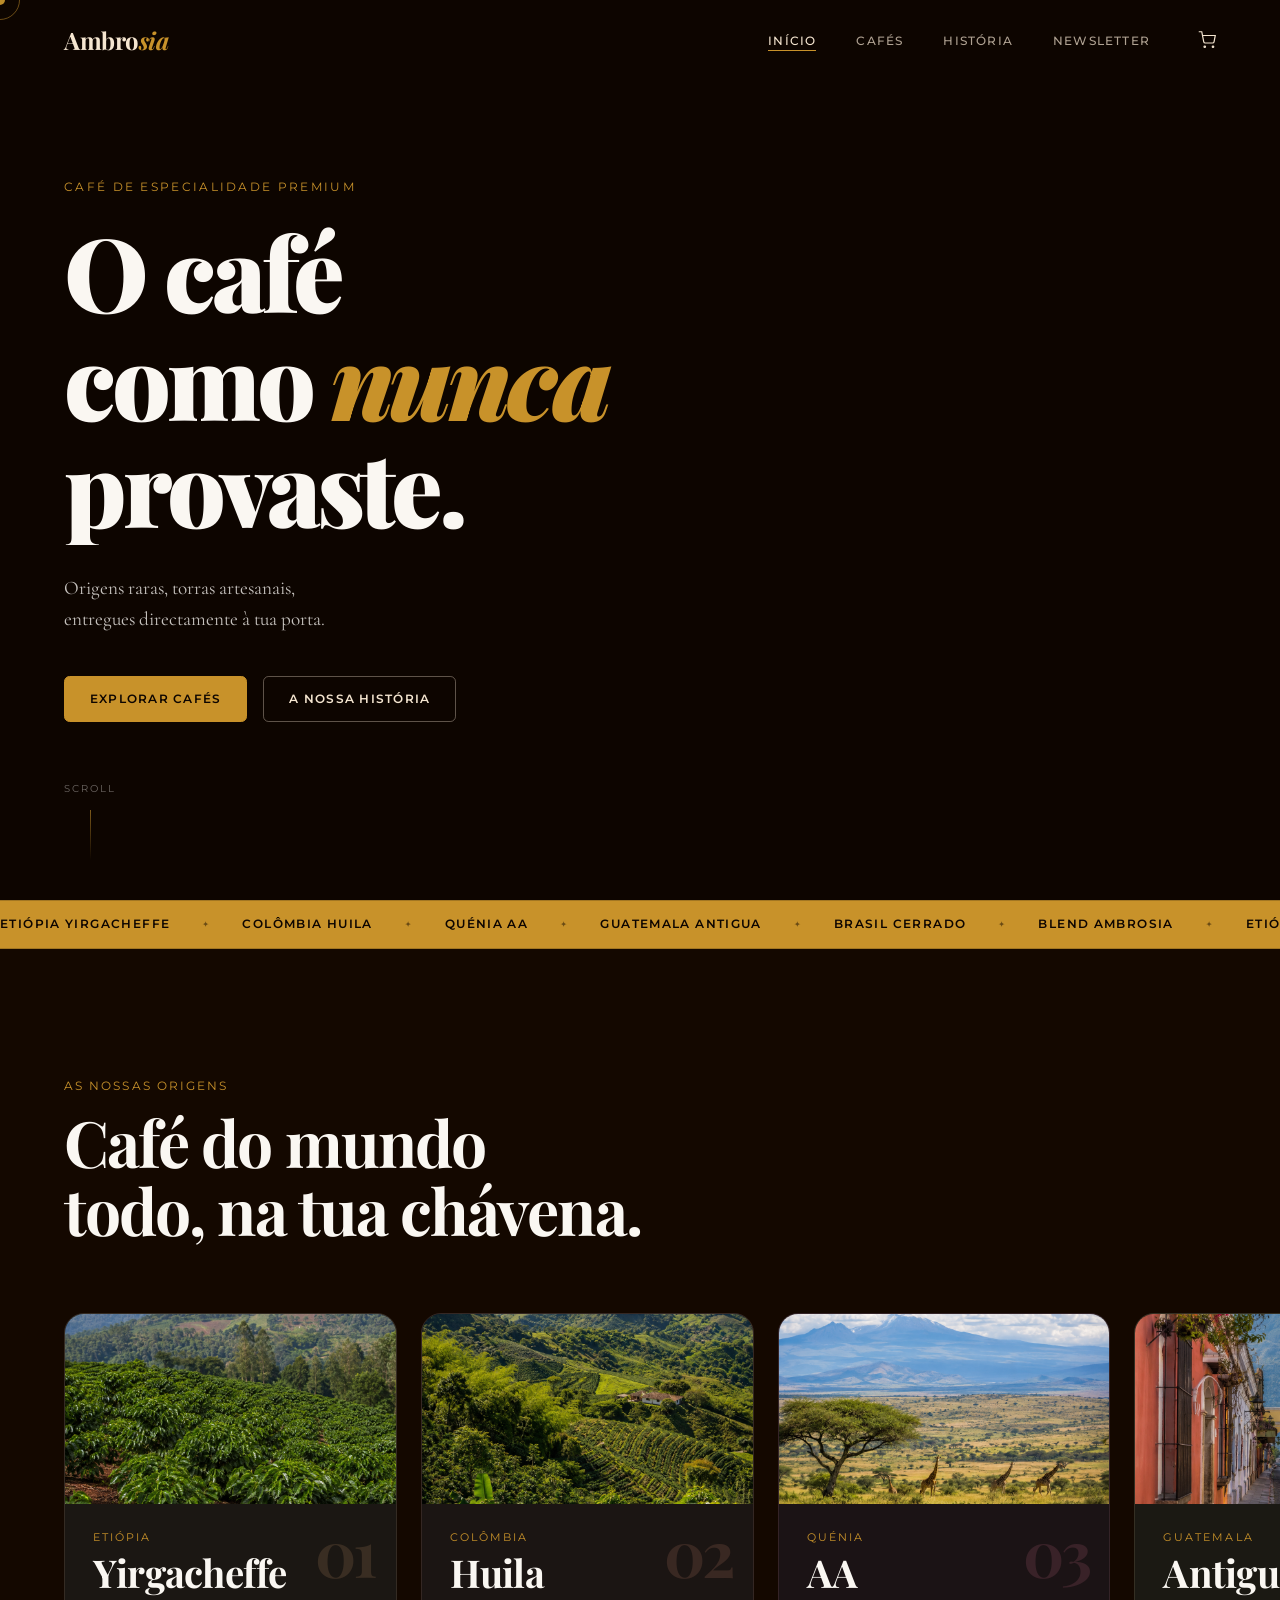
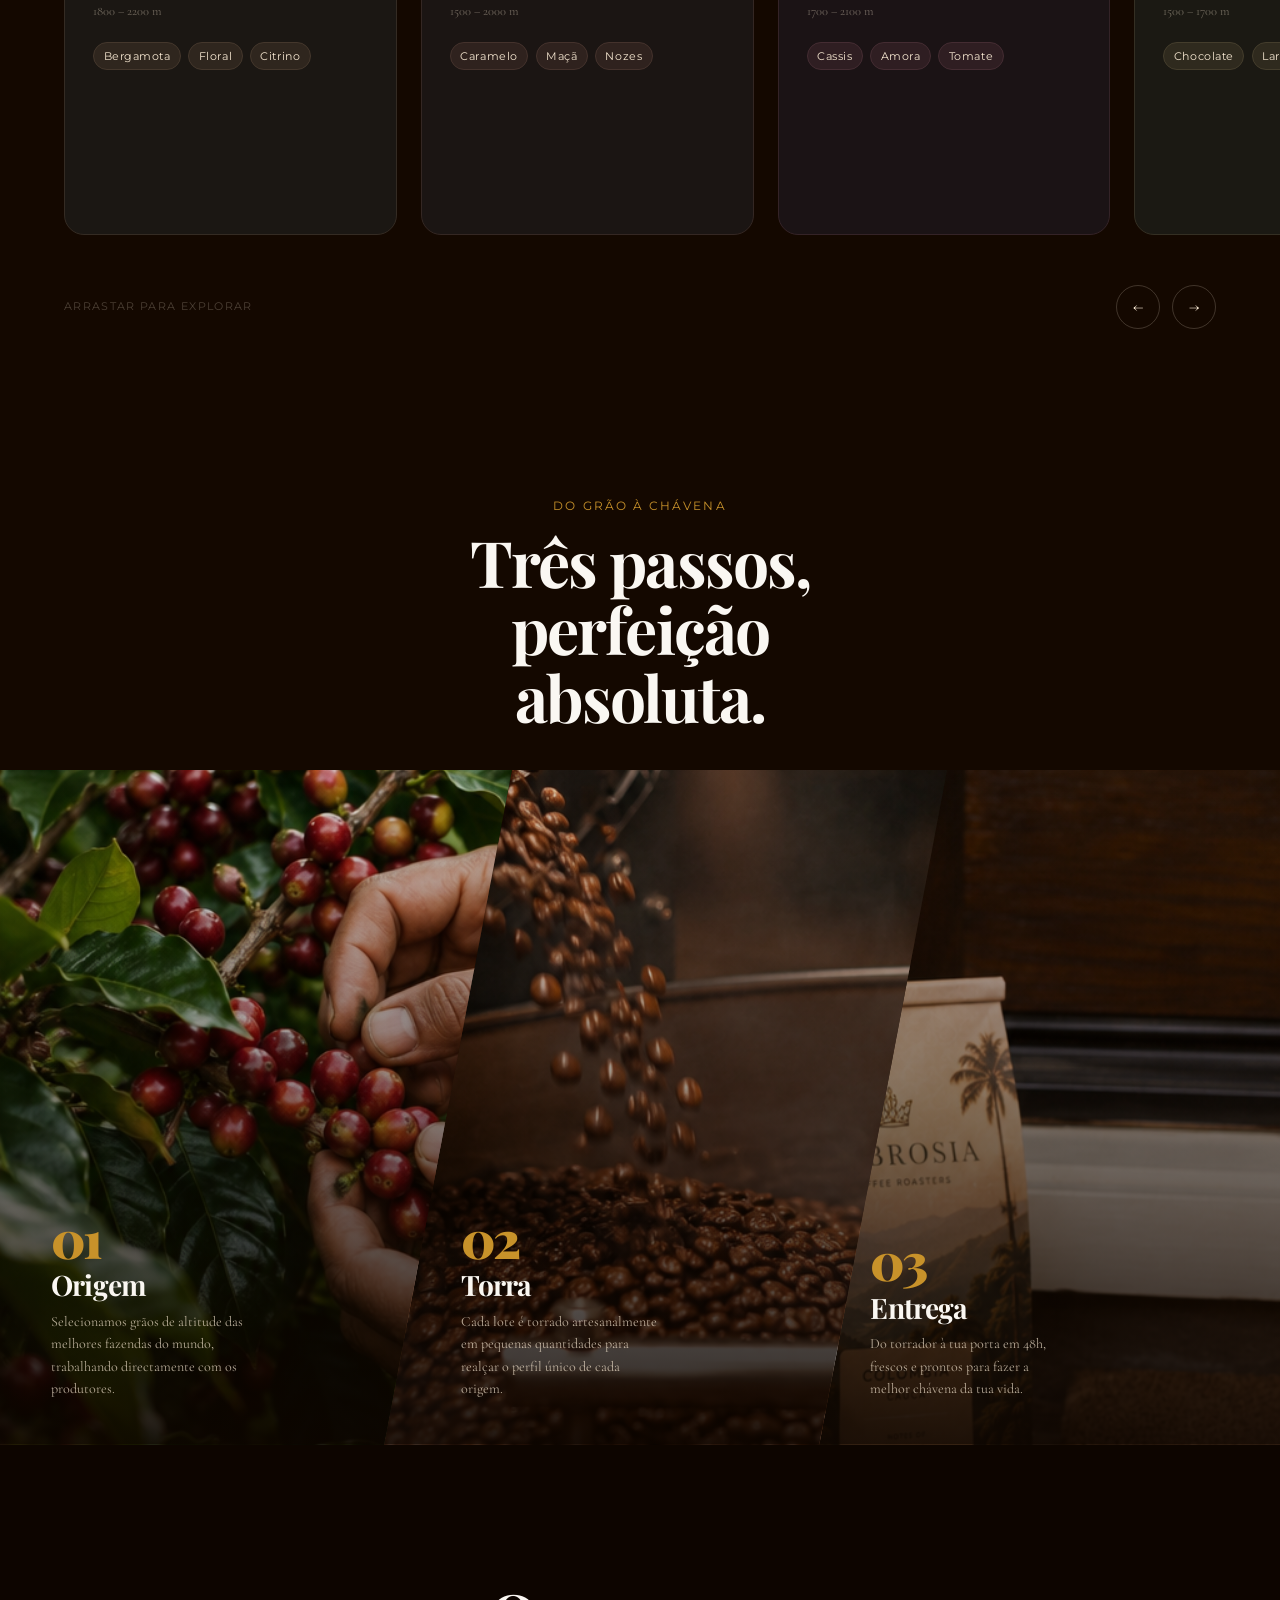
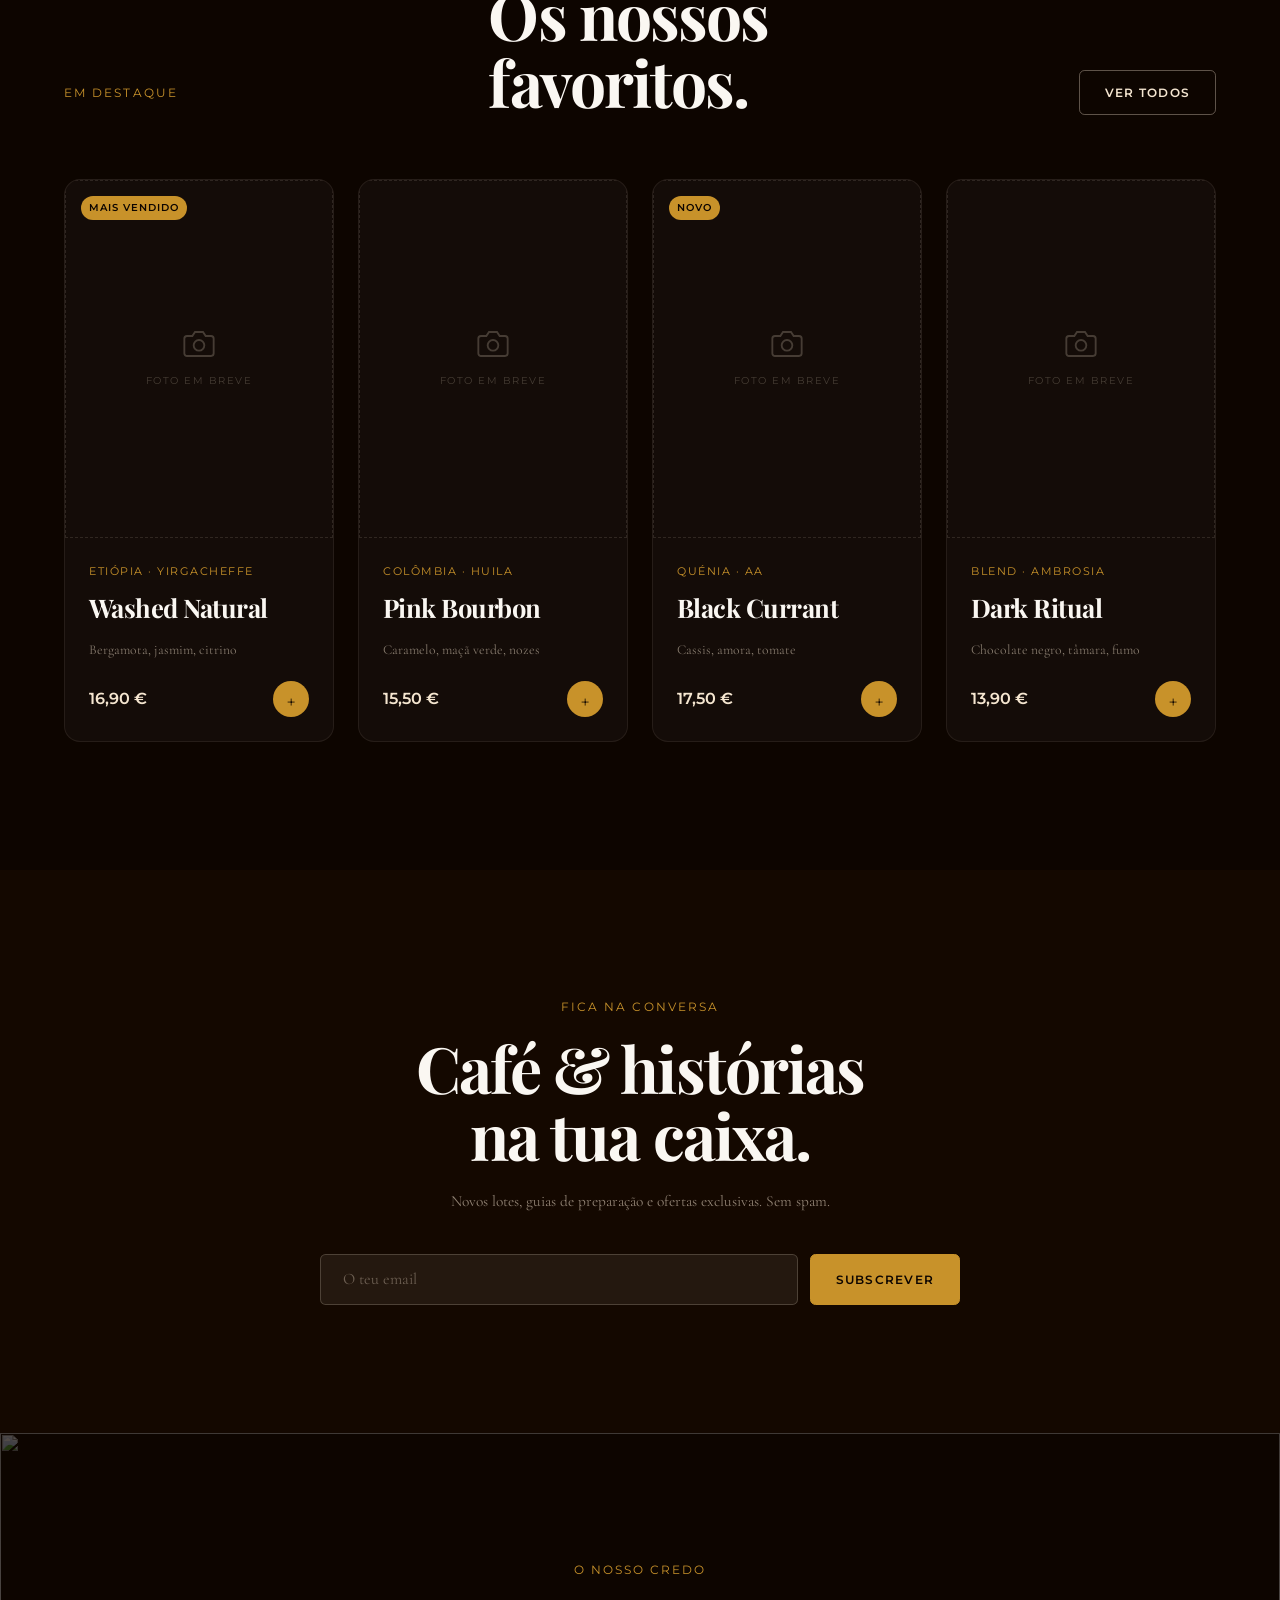
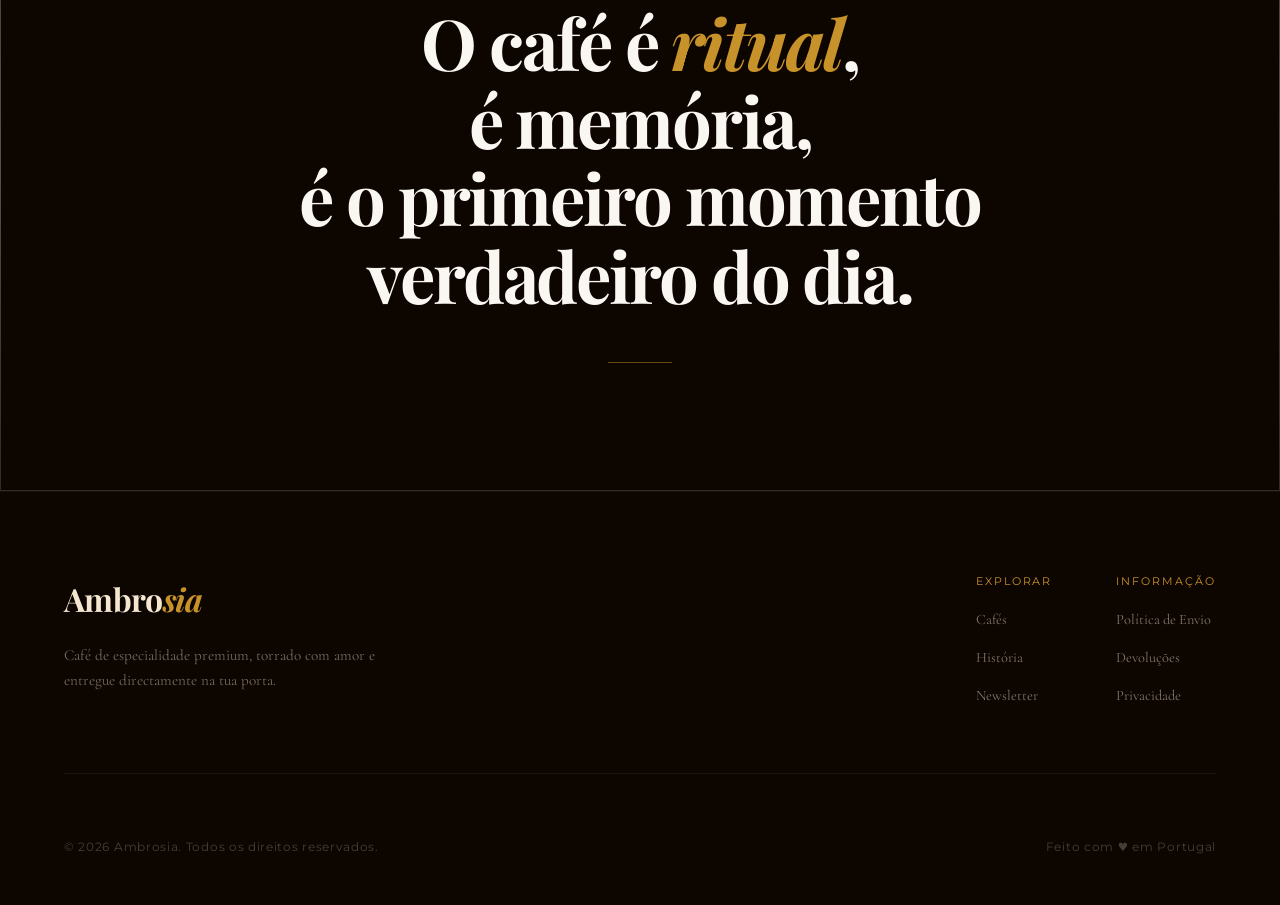
==== commit e61d3550: "Process section: single-line title, reduce top padding Co-Authored-By: Claude Sonnet 4.6 <noreply@an" ====
--- a/index.html
+++ b/index.html
@@ -211,7 +211,7 @@
 <section id="process" aria-label="O nosso processo">
   <div class="process-head">
     <p class="section-label">Do Grão à Chávena</p>
-    <h2 class="process-title">Três passos,<br>perfeição absoluta.</h2>
+    <h2 class="process-title">Três passos, perfeição absoluta.</h2>
   </div>
 
   <div class="process-panels">
--- a/css/style.css
+++ b/css/style.css
@@ -702,7 +702,7 @@
   max-width: 600px;
   margin: 0 auto 0;
   text-align: center;
-  padding: var(--sv) var(--g) 3.5rem;
+  padding: 2.5rem var(--g) 2.5rem;
 }
 .process-title {
   font-family: var(--f-display);
